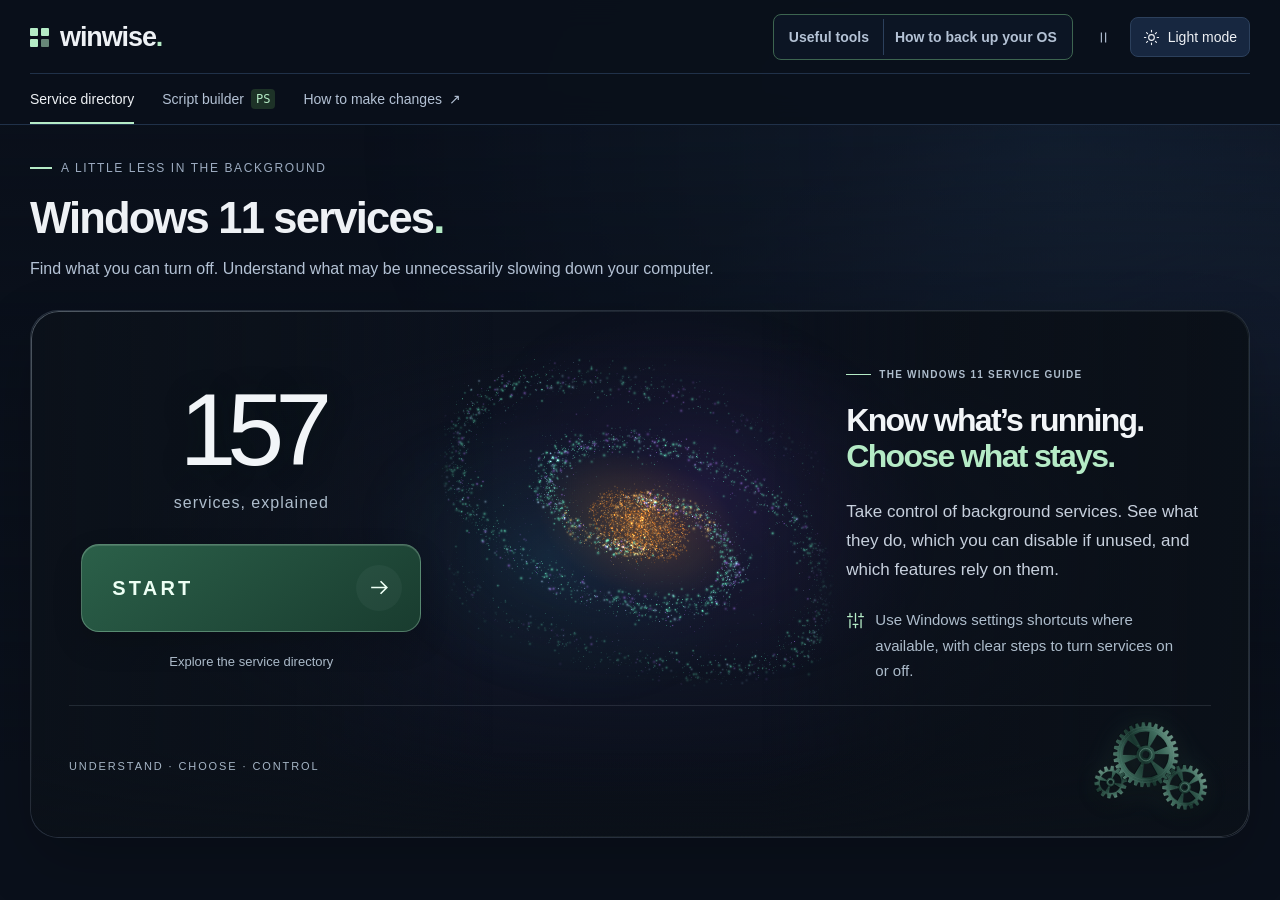
==== src/index.html @ 553a7d53 "Rework the backup page around Windows 11 recovery choices Add a table of what each option does to pe" ====
<!doctype html>
<html lang="en" data-theme="dark" data-motion="running">
<head>
  <meta charset="utf-8">
  <meta name="viewport" content="width=device-width,initial-scale=1">
  <meta name="theme-color" content="#0a101b">
  <meta name="color-scheme" content="dark light">
  <meta name="description" content="Explore Windows 11 services and useful tools, understand privacy and performance tradeoffs, and build a PowerShell script with backup and restore instructions.">
  <title>Winwise — Windows 11 service guide</title>
  <link rel="icon" href="favicon.svg" type="image/svg+xml">
  <script src="appearance-init.js"></script>
  <link rel="stylesheet" href="theme.css">
  <link rel="stylesheet" href="styles.css">
  <link rel="stylesheet" href="intro.css">
  <script src="services.js" defer></script>
  <script src="script-builder.js" defer></script>
  <script src="galaxy.js" defer></script>
  <script src="intro.js" defer></script>
  <script src="launch-glass.js" defer></script>
  <script src="app.js" defer></script>
  <script src="appearance.js" defer></script>
</head>
<body>
  <div class="ambient-scene" aria-hidden="true"><div class="ambient-halo"></div><canvas id="ambient-particles"></canvas><div class="ambient-vignette"></div></div>
  <canvas id="launch-effects" aria-hidden="true" hidden></canvas>
  <a class="skip-link" href="#directory">Skip to services</a>
  <header class="site-header"><div class="header-inner">
    <a href="#directory" class="brand" aria-label="Winwise home"><span class="brand-symbol" aria-hidden="true"><i></i><i></i><i></i><i></i></span>winwise<span class="brand-dot">.</span></a>
    <nav class="top-nav" aria-label="Main navigation"><a class="active" href="#directory" data-view="directory">Service directory</a><a href="#builder" data-view="builder">Script builder <span class="nav-pill">PS</span></a><button data-dialog="guide">How to make changes <span aria-hidden="true">↗</span></button></nav>
    <div class="header-utilities"><span class="os-tag"><svg viewBox="0 0 20 20" aria-hidden="true"><path d="M2 3h7v6H2zm9 0h7v6h-7zM2 11h7v6H2zm9 0h7v6h-7z" fill="currentColor"/></svg>Windows 11</span><nav class="header-resources" aria-label="Tools and recovery"><a href="#tools" data-view="tools">Useful tools</a><a href="#backup" data-view="backup">How to back up your OS</a></nav><div class="appearance-controls"><button id="motion-toggle" class="appearance-button" aria-label="Pause background animation" title="Pause background animation"><svg class="pause-icon" viewBox="0 0 24 24" fill="none" stroke="currentColor" stroke-width="1.6" aria-hidden="true"><path d="M9 5v14M15 5v14"/></svg><svg class="play-icon" viewBox="0 0 24 24" fill="none" stroke="currentColor" stroke-width="1.6" aria-hidden="true"><path d="m8 5 11 7-11 7V5Z"/></svg></button><button id="theme-toggle" class="appearance-button theme-toggle" aria-label="Switch to light mode" title="Switch to light mode"><svg class="sun-icon" viewBox="0 0 24 24" fill="none" stroke="currentColor" stroke-width="1.6" stroke-linecap="round" aria-hidden="true"><circle cx="12" cy="12" r="4"/><path d="M12 2v2m0 16v2M2 12h2m16 0h2M5 5l1.5 1.5m11 11L19 19M5 19l1.5-1.5m11-11L19 5"/></svg><svg class="moon-icon" viewBox="0 0 24 24" fill="none" stroke="currentColor" stroke-width="1.6" stroke-linejoin="round" aria-hidden="true"><path d="M20.5 14.2A9 9 0 0 1 9.8 3.5 9 9 0 1 0 20.5 14.2Z"/></svg><span class="theme-toggle-label">Light mode</span></button></div></div>
  </div></header>
  <main class="page-shell">
    <section class="intro" aria-labelledby="page-title"><div><p class="eyebrow"><span class="tiny-line"></span>A LITTLE LESS IN THE BACKGROUND</p><h1 id="page-title">Windows 11 services<span>.</span></h1><p class="intro-copy">Find what you can turn off. Understand what may be unnecessarily slowing down your computer.</p></div><div class="intro-action"><a class="primary-button" href="#builder" data-view="builder"><span data-icon="terminal"></span>Build a PowerShell script <span aria-hidden="true">↗</span></a><span class="builder-button-note">Select services using the creator, then download the script.</span><span>Updated <time datetime="2026-10-27">October 27, 2026</time></span></div></section>
    <div class="directory-stage">
    <section id="welcome" class="launch-panel" aria-labelledby="launch-title" hidden>
      <canvas class="launch-glass" id="launch-glass" aria-hidden="true"></canvas>
      <div class="launch-universe" id="launch-universe" aria-hidden="true">
        <canvas class="launch-orbits" id="launch-orbits"></canvas>
      </div>
      <div class="launch-focus" aria-hidden="true"></div>
      <div class="launch-copy">
        <p class="launch-eyebrow"><span></span>THE WINDOWS 11 SERVICE GUIDE</p>
        <h2 id="launch-title">Know what’s running.<br><span>Choose what stays.</span></h2>
        <p class="launch-description">Take control of background services. See what they do, which you can disable if unused, and which features rely on them.</p>
        <p class="launch-settings"><span data-icon="sliders"></span><span>Use Windows settings shortcuts where available, with clear steps to turn services on or off.</span></p>
      </div>
      <div class="launch-action">
        <div class="launch-count"><strong id="launch-count">157</strong><span>services, explained</span></div>
        <button id="start-directory" class="launch-start" type="button" aria-controls="directory"><span>START</span><span class="launch-start-arrow" aria-hidden="true"><svg viewBox="0 0 24 24" fill="none" stroke="currentColor" stroke-width="1.6"><path d="M4 12h15m-6-6 6 6-6 6"/></svg></span></button>
        <span class="launch-button-note">Explore the service directory</span>
      </div>
      <div class="launch-bottom" aria-hidden="true"><span>UNDERSTAND · CHOOSE · CONTROL</span><svg class="launch-gears" id="launch-gears" viewBox="45 15 590 520" focusable="false"></svg></div>
    </section>
    <section class="overview" aria-label="Guide overview">
      <button class="overview-total" type="button" data-category="all" aria-label="Show all services"><span class="overview-icon" data-icon="grid"></span><span class="overview-total-copy"><strong id="total-stat">—</strong><span>services explained</span></span><span class="stat-annotation">One place to understand<br>what’s running.</span></button>
      <button class="overview-item" data-category="privacy"><span class="overview-icon purple" data-icon="shield"></span><div><strong>Privacy</strong><span>Limit data &amp; connected features</span></div><span class="overview-arrow" aria-hidden="true">↗</span></button>
      <button class="overview-item" data-category="performance"><span class="overview-icon mint" data-icon="gauge"></span><div><strong>Performance</strong><span>Review background activity</span></div><span class="overview-arrow" aria-hidden="true">↗</span></button>
    </section>
    <div class="workspace" id="directory">
      <aside class="sidebar" aria-label="Directory filters"><p class="section-label">BROWSE SERVICES</p><nav id="categories" class="category-nav" aria-label="Service categories"></nav><div class="sidebar-note"><span data-icon="sliders"></span><h2>Small changes.<br>One at a time.</h2><p>Many services start only when needed. Fewer running services doesn’t automatically mean a faster PC.</p><button data-dialog="guide">Read the change guide <span aria-hidden="true">↗</span></button></div><button class="sidebar-source" data-dialog="sources"><span data-icon="book"></span>About this guide</button></aside>
      <section class="directory-content" aria-labelledby="directory-title">
        <div class="directory-heading"><div><h2 id="directory-title">All services <span id="heading-count"></span></h2><p id="category-description">The useful candidates, the tradeoffs, and the essentials to leave alone.</p></div></div>
        <div class="directory-toolbar"><label class="search-box"><span data-icon="search"></span><input id="search" type="search" placeholder="Search by service name or purpose…" aria-label="Search services" autocomplete="off"><kbd aria-hidden="true">/</kbd></label><div class="sort-control"><span class="sr-only" id="sort-label">Sort services</span><select id="sort" aria-labelledby="sort-label"><option value="recommended">Suggested order</option><option value="az">Name: A–Z</option><option value="za">Name: Z–A</option></select><span data-icon="chevron"></span></div></div>
        <div class="filter-row"><div class="recommendation-filters" role="group" aria-label="Filter by recommendation"><button data-status="all" aria-pressed="true" class="selected">All recommendations</button><button data-status="conditional" aria-pressed="false"><span class="key-mark amber"></span>Can disable if unused</button><span class="filter-tooltip"><button data-status="settings" aria-pressed="false" aria-describedby="settings-tooltip"><span class="key-mark purple"></span>Use Settings toggle in OS instead</button><span id="settings-tooltip" role="tooltip">Turn the feature off in Windows Settings rather than disabling the service.</span></span><button data-status="keep" aria-pressed="false"><span class="key-mark gray"></span>Keep enabled</button></div></div>
        <div class="context-note"><span data-icon="info"></span><div><p><strong>There’s no universal disable list.</strong> Availability varies by edition, build, and hardware. These are conditional recommendations, not a scan of your PC.</p></div></div>
        <div class="results-meta"><p id="result-count" role="status" aria-live="polite"></p><span>SELECT A SERVICE TO SEE THE TRADEOFFS</span></div>
        <div class="service-table"><div class="table-head" aria-hidden="true"><span>SERVICE</span><span>RECOMMENDATION</span><span>WHAT IT DOES</span><span></span></div><div id="service-list"></div></div>
        <div id="empty-state" class="empty-state" hidden><span data-icon="search"></span><h3>No services found</h3><p>Try a different name or clear your filters.</p><button id="reset-filters" class="primary-button">Reset filters</button></div>
        <div class="directory-footer"><span data-icon="terminal"></span><p>Looking for every service installed on your PC? <button data-dialog="inventory">View your local service list <span aria-hidden="true">↗</span></button></p></div>
      </section>
    </div>
    </div>
    <section id="builder" class="builder-view" aria-labelledby="builder-title" hidden></section>
    <section id="tools" class="tools-section" aria-labelledby="tools-title" hidden>
      <div class="tools-heading"><div><h1 id="tools-title" tabindex="-1">Useful tools for Windows 11<span>.</span></h1><p>Make everyday tasks easier, find files faster, and understand what’s running on your PC.</p></div><a class="tools-directory-link" href="#directory" data-view="directory"><span aria-hidden="true">←</span> Back to services</a></div>
      <div class="tools-grid">
        <article class="tool-card tool-card-featured" aria-labelledby="tool-powertoys">
          <div class="tool-card-top"><span class="tool-icon" data-icon="sliders"></span><span class="tool-category">Everyday productivity</span><span class="tool-pick">Start here</span></div>
          <h3 id="tool-powertoys">Microsoft PowerToys</h3><p class="tool-publisher">Microsoft Corporation · Free &amp; open source</p>
          <p>Arrange windows with FancyZones, rename files in bulk with PowerRename, and preview files with Peek. A collection of useful additions to Windows.</p>
          <p class="tool-detail">Choose which utilities to enable in PowerToys Settings.</p>
          <div class="tool-links"><a class="tool-download" href="https://apps.microsoft.com/detail/xp89dcgq3k6vld" target="_blank" rel="noopener noreferrer">Get PowerToys <span data-icon="external"></span></a><a href="https://learn.microsoft.com/en-us/windows/powertoys/" target="_blank" rel="noopener noreferrer">Microsoft guide</a></div>
        </article>
        <article class="tool-card" aria-labelledby="tool-everything">
          <div class="tool-card-top"><span class="tool-icon" data-icon="search"></span><span class="tool-category">Find files</span></div>
          <h3 id="tool-everything">Everything</h3><p class="tool-publisher">voidtools</p>
          <p>Find files and folders by name as you type. Useful when you remember a filename but not where you saved it.</p>
          <p class="tool-detail">Focused on filenames. Keep Windows Search for Outlook and other features that depend on its index.</p>
          <div class="tool-links"><a class="tool-download" href="https://www.voidtools.com/downloads/" target="_blank" rel="noopener noreferrer">Get Everything <span data-icon="external"></span></a><a href="https://www.voidtools.com/support/everything/" target="_blank" rel="noopener noreferrer">Official guide</a></div>
        </article>
        <article class="tool-card" aria-labelledby="tool-sharex">
          <div class="tool-card-top"><span class="tool-icon" data-icon="monitor"></span><span class="tool-category">Capture &amp; explain</span></div>
          <h3 id="tool-sharex">ShareX</h3><p class="tool-publisher">ShareX team · Free &amp; open source</p>
          <p>Capture and annotate screenshots, record a screen or GIF, and build shortcuts for repeat capture tasks.</p>
          <p class="tool-detail">Review its after-capture tasks to choose whether captures stay local or are uploaded.</p>
          <div class="tool-links"><a class="tool-download" href="https://getsharex.com/" target="_blank" rel="noopener noreferrer">Get ShareX <span data-icon="external"></span></a></div>
        </article>
        <article class="tool-card" aria-labelledby="tool-nanazip">
          <div class="tool-card-top"><span class="tool-icon" data-icon="cube"></span><span class="tool-category">Work with archives</span></div>
          <h3 id="tool-nanazip">NanaZip</h3><p class="tool-publisher">M2-Team · Open source</p>
          <p>A file archiver based on 7-Zip, with integration into the Windows 11 right-click menu and support for many archive formats.</p>
          <p class="tool-detail">Choose the stable NanaZip release for everyday use.</p>
          <div class="tool-links"><a class="tool-download" href="https://apps.microsoft.com/detail/9n8g7tscl18r" target="_blank" rel="noopener noreferrer">Get NanaZip <span data-icon="external"></span></a><a href="https://github.com/M2Team/NanaZip" target="_blank" rel="noopener noreferrer">Official project</a></div>
        </article>
        <article class="tool-card" aria-labelledby="tool-process-explorer">
          <div class="tool-card-top"><span class="tool-icon" data-icon="gauge"></span><span class="tool-category">Understand processes</span></div>
          <h3 id="tool-process-explorer">Process Explorer</h3><p class="tool-publisher">Microsoft Sysinternals</p>
          <p>Look deeper into running processes and their loaded files. Find which program is holding a file open when Windows won’t let you move or delete it.</p>
          <p class="tool-detail">Useful for investigating an unfamiliar background process before deciding what to change.</p>
          <div class="tool-links"><a class="tool-download" href="https://learn.microsoft.com/en-us/sysinternals/downloads/process-explorer" target="_blank" rel="noopener noreferrer">Get Process Explorer <span data-icon="external"></span></a></div>
        </article>
        <article class="tool-card" aria-labelledby="tool-autoruns">
          <div class="tool-card-top"><span class="tool-icon" data-icon="terminal"></span><span class="tool-category">Review startup · Advanced</span></div>
          <h3 id="tool-autoruns">Autoruns</h3><p class="tool-publisher">Microsoft Sysinternals</p>
          <p>See what starts automatically, including sign-in entries, scheduled tasks, services, and Explorer extensions.</p>
          <p class="tool-detail">Use Hide Signed Microsoft Entries to focus on third-party items. Review each entry before disabling it.</p>
          <div class="tool-links"><a class="tool-download" href="https://learn.microsoft.com/en-us/sysinternals/downloads/autoruns" target="_blank" rel="noopener noreferrer">Get Autoruns <span data-icon="external"></span></a></div>
        </article>
        <article class="tool-card" aria-labelledby="tool-warp">
          <div class="tool-card-top"><span class="tool-icon" data-icon="terminal"></span><span class="tool-category">Work in the terminal</span></div>
          <h3 id="tool-warp">Warp</h3><p class="tool-publisher">Warp</p>
          <p>Run PowerShell commands in a modern terminal with tabs, split panes, and command output grouped into blocks. Built-in AI can help with command-line tasks.</p>
          <p class="tool-detail">Supports both Windows PowerShell and PowerShell 7. Choose your preferred shell in Settings.</p>
          <div class="tool-links"><a class="tool-download" href="https://www.warp.dev/download" target="_blank" rel="noopener noreferrer">Get Warp <span data-icon="external"></span></a><a href="https://docs.warp.dev/getting-started/migrate-to-warp/migrate-to-warp-from-windows-terminal" target="_blank" rel="noopener noreferrer">Windows guide</a></div>
        </article>
        <article class="tool-card" aria-labelledby="tool-zed">
          <div class="tool-card-top"><span class="tool-icon" data-icon="keyboard"></span><span class="tool-category">Edit code</span></div>
          <h3 id="tool-zed">Zed</h3><p class="tool-publisher">Zed Industries</p>
          <p>A native code editor built for responsive editing and collaboration. Work with language extensions, navigate projects, and use coding agents in the editor.</p>
          <p class="tool-detail">Built-in WSL support lets you edit projects inside a Linux environment from Windows.</p>
          <div class="tool-links"><a class="tool-download" href="https://zed.dev/download" target="_blank" rel="noopener noreferrer">Get Zed <span data-icon="external"></span></a><a href="https://zed.dev/windows" target="_blank" rel="noopener noreferrer">Zed on Windows</a></div>
        </article>
        <article class="tool-card" aria-labelledby="tool-localsend">
          <div class="tool-card-top"><span class="tool-icon" data-icon="network"></span><span class="tool-category">Share between devices</span></div>
          <h3 id="tool-localsend">LocalSend</h3><p class="tool-publisher">LocalSend · Free &amp; open source</p>
          <p>Send photos, files, and text between your PC and nearby phones or computers over your local network. No cloud upload or account needed.</p>
          <p class="tool-detail">Install it on both devices and connect them to the same local network. Works across Windows, macOS, Linux, Android, and iOS.</p>
          <div class="tool-links"><a class="tool-download" href="https://localsend.org/download" target="_blank" rel="noopener noreferrer">Get LocalSend <span data-icon="external"></span></a><a href="https://localsend.org/" target="_blank" rel="noopener noreferrer">How it works</a></div>
        </article>
      </div>
      <p class="tools-reviewed">Original selection checked <time datetime="2026-09-25">September 25, 2026</time>. Warp, Zed, and LocalSend checked against official sources <time datetime="2026-10-04">October 4, 2026</time>.</p>
    </section>
    <section id="backup" class="backup-view" aria-labelledby="backup-title" hidden>
      <div class="backup-heading"><p class="eyebrow"><span class="tiny-line"></span>PREPARE FOR THE UNEXPECTED</p><h1 id="backup-title" tabindex="-1">How to back up your OS<span>.</span></h1><p class="backup-lead">A drive can fail, a laptop can be lost, or Windows can stop starting normally. This guide covers Windows 11 only. It answers two questions: how to keep a copy of your files, and how to get Windows working again, with what happens to your personal files at each step.</p></div>
      <div class="backup-panel">
        <section class="backup-section" aria-labelledby="backup-overview-title">
          <div class="backup-section-heading"><h2 id="backup-overview-title">What do you need?</h2></div>
          <div class="backup-comparison backup-entry">
            <div>
              <span class="backup-type backup-type-files">Prepare</span>
              <h3>Back up my files</h3>
              <p>Keep a copy of your documents, photos, and other files somewhere other than the PC.</p>
              <ul class="backup-entry-links">
                <li><a class="backup-jump" href="#backup" data-backup-jump="file-history-title">File History <span aria-hidden="true">↓</span></a></li>
                <li><a class="backup-jump" href="#backup" data-backup-jump="windows-backup-title">Windows Backup and OneDrive <span aria-hidden="true">↓</span></a></li>
              </ul>
            </div>
            <div>
              <span class="backup-type backup-type-points">Fix a problem</span>
              <h3>Recover Windows</h3>
              <p>Repair, roll back, reset, or reinstall Windows. Start with the option that changes the least.</p>
              <ul class="backup-entry-links">
                <li><a class="backup-jump" href="#backup" data-backup-jump="keep-files-title">Which options keep my files? <span aria-hidden="true">↓</span></a></li>
                <li><a class="backup-jump" href="#backup" data-backup-jump="windows-update-repair-title">Fix problems using Windows Update <span aria-hidden="true">↓</span></a></li>
                <li><a class="backup-jump" href="#backup" data-backup-jump="system-restore-title">System Restore <span aria-hidden="true">↓</span></a></li>
                <li><a class="backup-jump" href="#backup" data-backup-jump="pitr-title">Point-in-time restore <span aria-hidden="true">↓</span></a></li>
                <li><a class="backup-jump" href="#backup" data-backup-jump="reset-title">Reset this PC <span aria-hidden="true">↓</span></a></li>
                <li><a class="backup-jump" href="#backup" data-backup-jump="install-usb-title">Windows 11 installation USB <span aria-hidden="true">↓</span></a></li>
                <li><a class="backup-jump" href="#backup" data-backup-jump="system-image-title">Full system images <span aria-hidden="true">↓</span></a></li>
              </ul>
            </div>
          </div>
          <div class="backup-note"><h3>A practical combination</h3><ul class="backup-list">
            <li>Keep a copy of important files away from the PC: on another drive with File History, or in cloud storage.</li>
            <li>Keep System Restore turned on, and check whether your PC has Point-in-time restore.</li>
            <li>Make a Windows 11 installation USB while you have a working PC.</li>
            <li>If your PC uses Device Encryption or BitLocker, know where to find its <a href="https://support.microsoft.com/en-us/windows/security/encryption/find-your-bitlocker-recovery-key" target="_blank" rel="noopener noreferrer">recovery key</a>.</li>
          </ul></div>
          <p class="backup-limits">Availability depends on your Windows 11 version and edition, installed updates, account type, storage, administrator access, and your organization’s policies. Menu names can differ slightly between builds. No backup or recovery method is guaranteed to succeed, so it helps to have more than one.</p>
        </section>
        <section class="backup-section" aria-labelledby="keep-files-title">
          <div class="backup-section-heading"><h2 id="keep-files-title" tabindex="-1">Which options keep your personal files?</h2></div>
          <p>This is what each option is designed to do when it completes successfully. It isn’t a guarantee against a failing drive or an interrupted recovery, so back up files you can’t replace first.</p>
          <div class="backup-table-wrap">
            <table class="backup-table">
              <thead><tr><th scope="col">Option</th><th scope="col">Personal files</th><th scope="col">Apps and settings</th><th scope="col">Windows must start?</th></tr></thead>
              <tbody>
                <tr><th scope="row"><a class="backup-inline-jump" href="#backup" data-backup-jump="windows-update-repair-title">Fix problems using Windows Update</a></th><td data-label="Personal files"><span class="backup-type backup-type-files">Kept</span></td><td data-label="Apps and settings"><span class="backup-type backup-type-files">Kept</span> Windows is reinstalled around them.</td><td data-label="Windows must start?">Yes</td></tr>
                <tr><th scope="row"><a class="backup-inline-jump" href="#backup" data-backup-jump="system-restore-title">System Restore</a></th><td data-label="Personal files"><span class="backup-type backup-type-files">Kept</span> Not part of the restore point.</td><td data-label="Apps and settings"><span class="backup-type backup-type-points">Rolled back</span> Apps, drivers, and updates installed after the point can be removed.</td><td data-label="Windows must start?">No, it also runs from Windows RE</td></tr>
                <tr><th scope="row"><a class="backup-inline-jump" href="#backup" data-backup-jump="pitr-title">Point-in-time restore</a></th><td data-label="Personal files"><span class="backup-type backup-type-points">Rolled back</span> Local files on the Windows drive return to the selected point. Newer files and changes are lost.</td><td data-label="Apps and settings"><span class="backup-type backup-type-points">Rolled back</span></td><td data-label="Windows must start?">No, it runs from Windows RE</td></tr>
                <tr><th scope="row"><a class="backup-inline-jump" href="#backup" data-backup-jump="reset-title">Reset this PC → Keep my files</a></th><td data-label="Personal files"><span class="backup-type backup-type-files">Kept</span></td><td data-label="Apps and settings"><span class="backup-type backup-type-removed">Removed</span> Some manufacturer apps may be restored, depending on your choices.</td><td data-label="Windows must start?">No, it also runs from Windows RE</td></tr>
                <tr><th scope="row"><a class="backup-inline-jump" href="#backup" data-backup-jump="reset-title">Reset this PC → Remove everything</a></th><td data-label="Personal files"><span class="backup-type backup-type-removed">Removed</span></td><td data-label="Apps and settings"><span class="backup-type backup-type-removed">Removed</span></td><td data-label="Windows must start?">No, it also runs from Windows RE</td></tr>
                <tr><th scope="row"><a class="backup-inline-jump" href="#backup" data-backup-jump="install-usb-title">USB: reinstall from inside Windows</a></th><td data-label="Personal files"><span class="backup-type backup-type-files">Kept</span> If Setup offers <strong>Keep personal files and apps</strong>.</td><td data-label="Apps and settings"><span class="backup-type backup-type-files">Kept</span> With the same choice.</td><td data-label="Windows must start?">Yes</td></tr>
                <tr><th scope="row"><a class="backup-inline-jump" href="#backup" data-backup-jump="install-usb-title">USB: Repair my PC</a></th><td data-label="Personal files"><span class="backup-type backup-type-media">Depends</span> On the recovery tool you choose.</td><td data-label="Apps and settings"><span class="backup-type backup-type-media">Depends</span> Opening the tools changes nothing by itself.</td><td data-label="Windows must start?">No</td></tr>
                <tr><th scope="row"><a class="backup-inline-jump" href="#backup" data-backup-jump="install-usb-title">USB: clean install</a></th><td data-label="Personal files"><span class="backup-type backup-type-removed">Removed</span> From the Windows installation and the partitions you replace.</td><td data-label="Apps and settings"><span class="backup-type backup-type-removed">Removed</span> A fresh start.</td><td data-label="Windows must start?">No</td></tr>
                <tr><th scope="row"><a class="backup-inline-jump" href="#backup" data-backup-jump="system-image-title">Restore a full system image</a></th><td data-label="Personal files"><span class="backup-type backup-type-points">Rolled back</span> Files on restored partitions return to the image. Newer files there are overwritten.</td><td data-label="Apps and settings"><span class="backup-type backup-type-points">Rolled back</span> To the image’s state, on the restored partitions.</td><td data-label="Windows must start?">No</td></tr>
              </tbody>
            </table>
          </div>
          <p class="backup-limits">Why the difference? Reset this PC and the reinstall options put a new copy of Windows around your existing files. Point-in-time restore and a system image return a whole drive to an earlier state, so the files on it go back too.</p>
        </section>
        <div class="backup-group" id="backup-files-group"><span class="backup-type backup-type-files">Prepare</span><h2>Back up my files</h2></div>
        <section class="backup-section" aria-labelledby="file-history-title">
          <div class="backup-section-heading"><span class="backup-number" aria-hidden="true">01</span><h2 id="file-history-title" tabindex="-1">File History: back up personal files</h2></div>
          <p>File History saves copies of the files in your libraries, such as Documents, Pictures, Videos, and Music, and on your Desktop. It keeps earlier versions, so you can get back a file as it was before a change or deletion.</p>
          <dl class="backup-facts">
            <div><dt>Stored</dt><dd>An external drive or a network location</dd></div>
            <div><dt>Personal files</dt><dd>Copies and earlier versions, for the included folders only</dd></div>
            <div><dt>You need</dt><dd>A drive or network location with enough free space</dd></div>
          </dl>
          <h3 class="backup-subheading">Turn on File History</h3>
          <ol class="backup-steps">
            <li>Connect an external drive, or make sure the network location you want to use is available.</li>
            <li>Open <strong>Control Panel → System and Security → File History</strong>.</li>
            <li>If the drive you want isn’t selected, choose <strong>Select drive</strong>, pick the drive, and select <strong>OK</strong>. Then select <strong>Turn on</strong>.</li>
            <li>Check which folders are covered: your libraries and Desktop. To add another folder, right-click it in File Explorer, select <strong>Show more options → Include in library</strong>, and choose a library.</li>
            <li>Leave the drive connected until the first backup finishes, then reopen File History to check that a backup has completed.</li>
          </ol>
          <h3 class="backup-subheading">Restore an earlier version</h3>
          <ol class="backup-steps">
            <li>In File Explorer, open the folder that contains, or used to contain, the file.</li>
            <li>Right-click the folder and select <strong>Restore previous versions</strong>. If you don’t see it, select <strong>Show more options</strong> first.</li>
            <li>On the <strong>Previous Versions</strong> tab, choose a version. To look at it first, select the arrow next to <strong>Open</strong>, then <strong>Open in File History</strong>.</li>
            <li>Select <strong>Restore</strong>, or select the arrow next to it and choose <strong>Restore to</strong> to save the version somewhere else.</li>
          </ol>
          <div class="backup-warning" role="note"><p><strong>Restoring replaces the current version.</strong> Microsoft notes that the replacement can’t be undone. To keep both versions, use <strong>Restore to</strong> and choose another location.</p></div>
          <p class="backup-limits">File History is a file backup. It doesn’t copy Windows, installed programs, or their settings. You can also copy important folders to a separate drive yourself; those copies don’t update, so repeat the copy after important changes.</p>
          <div class="backup-source-links"><a class="source-link" href="https://support.microsoft.com/en-us/windows/experience/backup-recovery/backup-and-restore-with-file-history" target="_blank" rel="noopener noreferrer">Microsoft: File History <span aria-hidden="true">↗</span></a></div>
        </section>
        <section class="backup-section" aria-labelledby="windows-backup-title">
          <div class="backup-section-heading"><span class="backup-number" aria-hidden="true">02</span><h2 id="windows-backup-title" tabindex="-1">Windows Backup and OneDrive</h2></div>
          <p>The Windows Backup app can sync selected folders to OneDrive and remember supported settings and app information with your Microsoft account. It helps you get set up again on a new or reinstalled PC.</p>
          <dl class="backup-facts">
            <div><dt>Stored</dt><dd>OneDrive and your Microsoft account</dd></div>
            <div><dt>Personal files</dt><dd>Selected folders, such as Desktop, Documents, and Pictures, kept in sync with OneDrive</dd></div>
            <div><dt>You need</dt><dd>A personal Microsoft account, an internet connection, and enough OneDrive storage</dd></div>
          </dl>
          <h3 class="backup-subheading">Set up Windows Backup</h3>
          <ol class="backup-steps">
            <li>Sign in to Windows with a personal Microsoft account, such as an outlook.com address. The consumer app doesn’t work with work or school accounts.</li>
            <li>Open <strong>Windows Backup</strong> from Start, or go to <strong>Settings → Accounts → Windows backup</strong>.</li>
            <li>Under <strong>Folders</strong>, choose which folders to sync to OneDrive.</li>
            <li>Choose the apps and preferences you want Windows to remember, then select <strong>Back up</strong>.</li>
            <li>Check the backup status in Windows Backup or in <strong>Settings → Accounts → Windows backup</strong>. If OneDrive reports a problem, check that you’re signed in and have enough storage.</li>
          </ol>
          <div class="backup-warning" role="note"><p><strong>OneDrive can keep a cloud copy of synced files.</strong> Changes and deletions can also sync, so keep another backup of files you cannot replace.</p></div>
          <h3 class="backup-subheading">Get things back</h3>
          <ul class="backup-list">
            <li><strong>Files:</strong> sign in to OneDrive with the same Microsoft account to get to your synced folders.</li>
            <li><strong>Deleted or changed files:</strong> OneDrive’s <strong>Recycle bin</strong> can bring back deleted files, and <strong>Version history</strong> can bring back an earlier version of a file. Both keep items only for a limited time, which depends on your account and settings.</li>
            <li><strong>New or reinstalled PC:</strong> during setup, sign in with the same account. If Windows finds a compatible backup, it offers to restore your supported settings and app information.</li>
            <li><strong>Apps:</strong> your pinned apps come back as pins. Microsoft Store apps can be reinstalled by selecting their pins; for other apps, Windows directs you to download the installer.</li>
          </ul>
          <p class="backup-limits">Windows Backup isn’t a complete system image. It doesn’t guarantee that every app, license, setting, or file comes back automatically. On a work or school PC, settings backup is a separate feature controlled by your organization.</p>
          <div class="backup-source-links"><a class="source-link" href="https://support.microsoft.com/en-us/windows/experience/backup-recovery/back-up-and-restore-with-windows-backup" target="_blank" rel="noopener noreferrer">Microsoft: Windows Backup <span aria-hidden="true">↗</span></a><a class="source-link" href="https://support.microsoft.com/en-us/onedrive/restore-your-onedrive-files" target="_blank" rel="noopener noreferrer">Microsoft: restore deleted OneDrive files <span aria-hidden="true">↗</span></a><a class="source-link" href="https://learn.microsoft.com/en-us/windows/configuration/windows-backup/" target="_blank" rel="noopener noreferrer">Microsoft: settings backup for organizations <span aria-hidden="true">↗</span></a></div>
        </section>
        <div class="backup-group" id="backup-recover-group"><span class="backup-type backup-type-points">Fix a problem</span><h2>Recover Windows</h2></div>
        <section class="backup-section" aria-labelledby="windows-update-repair-title">
          <div class="backup-section-heading"><span class="backup-number" aria-hidden="true">03</span><h2 id="windows-update-repair-title" tabindex="-1">Fix problems using Windows Update</h2></div>
          <p>If Windows still starts but isn’t working properly, this reinstalls the current version of Windows to repair system components. It keeps your <strong>files, apps, and settings</strong>, so it’s a good first step before anything more drastic.</p>
          <dl class="backup-facts">
            <div><dt>Personal files</dt><dd>Kept</dd></div>
            <div><dt>Apps and settings</dt><dd>Kept</dd></div>
            <div><dt>You need</dt><dd>Windows that starts and an internet connection. It may not appear on PCs managed by an organization.</dd></div>
          </dl>
          <ol class="backup-steps">
            <li>Go to <strong>Settings → System → Recovery</strong>.</li>
            <li>Next to <strong>Fix problems using Windows Update</strong>, select <strong>Reinstall now</strong>.</li>
            <li>Follow the prompts. Windows downloads and installs the files, then restarts. Keep the PC plugged in.</li>
          </ol>
          <div class="backup-source-links"><a class="source-link" href="https://support.microsoft.com/en-us/windows/deployment/install-upgrade/fix-issues-by-reinstalling-the-current-version-of-windows" target="_blank" rel="noopener noreferrer">Microsoft: reinstall through Windows Update <span aria-hidden="true">↗</span></a></div>
        </section>
        <section class="backup-section" aria-labelledby="system-restore-title">
          <div class="backup-section-heading"><span class="backup-number" aria-hidden="true">04</span><h2 id="system-restore-title" tabindex="-1">System Restore</h2></div>
          <p>System Restore rolls back system files, registry settings, and installed programs to an earlier restore point. Microsoft says it doesn’t affect your personal files, which also means it doesn’t back them up.</p>
          <dl class="backup-facts">
            <div><dt>Personal files</dt><dd>Kept unchanged; not part of the restore point</dd></div>
            <div><dt>Apps and settings</dt><dd>Rolled back. Apps, drivers, and updates installed after the point can be removed.</dd></div>
            <div><dt>You need</dt><dd>System Protection turned on for the Windows drive, and a restore point. Administrator access may be needed.</dd></div>
          </dl>
          <h3 class="backup-subheading">Create a restore point</h3>
          <ol class="backup-steps">
            <li>Open <strong>Start</strong>, search for <strong>Create a restore point</strong>, and open the matching result.</li>
            <li>On the <strong>System Protection</strong> tab, select the Windows drive, usually <strong>C:</strong>.</li>
            <li>If protection is off for that drive, select <strong>Configure</strong>, choose <strong>Turn on system protection</strong>, use the slider to allow disk space, then select <strong>Apply → OK</strong>.</li>
            <li>Select <strong>Create</strong>, enter a name you’ll recognize, such as <strong>Before graphics driver update</strong>, and select <strong>Create</strong>.</li>
          </ol>
          <p class="backup-limits">Windows also creates restore points automatically. Older points can be removed as Windows manages the space you allowed, so a named point might not be available later.</p>
          <h3 class="backup-subheading">Restore</h3>
          <ul class="backup-list">
            <li><strong>Windows starts:</strong> press <strong>Windows logo key + R</strong>, type <strong>rstrui.exe</strong>, and press <strong>Enter</strong>. Choose a restore point, optionally select <strong>Scan for affected programs</strong>, then <strong>Next → Finish</strong>.</li>
            <li><strong>Windows doesn’t start:</strong> <a href="#backup" data-backup-jump="recovery-title">open Windows RE</a> and select <strong>Troubleshoot → Advanced options → System Restore</strong>.</li>
          </ul>
          <div class="backup-source-links"><a class="source-link" href="https://support.microsoft.com/en-us/windows/experience/backup-recovery/system-protection" target="_blank" rel="noopener noreferrer">Microsoft: create a restore point <span aria-hidden="true">↗</span></a><a class="source-link" href="https://support.microsoft.com/en-us/windows/experience/backup-recovery/system-restore" target="_blank" rel="noopener noreferrer">Microsoft: System Restore <span aria-hidden="true">↗</span></a></div>
        </section>
        <section class="backup-section" aria-labelledby="pitr-title">
          <div class="backup-section-heading"><span class="backup-number" aria-hidden="true">05</span><h2 id="pitr-title" tabindex="-1">Point-in-time restore</h2></div>
          <p>Point-in-time restore is separate from System Restore. When it’s on, Windows creates restore points automatically, about every 24 hours by default, and normally keeps each one for up to 72 hours. Restoring a point rolls back the <strong>whole Windows drive</strong>, including your local files.</p>
          <dl class="backup-facts">
            <div><dt>Personal files</dt><dd>Rolled back. Local files on the Windows drive return to the selected point; newer files and changes are lost. Other drives aren’t restored, and Microsoft says files in cloud services such as OneDrive aren’t affected.</dd></div>
            <div><dt>Apps and settings</dt><dd>Rolled back</dd></div>
            <div><dt>You need</dt><dd>A supported device with Windows 11, version 24H2 or later, the feature turned on, and enough free disk space</dd></div>
          </dl>
          <p>On Home devices, and on Pro devices not managed by an organization, Microsoft says it’s on by default only when the Windows volume is 200 GB or larger (its size, not its free space). On a smaller volume you can turn it on yourself. Microsoft’s documentation currently differs about the default on organization-managed devices running 26H2, so check the setting and follow your organization’s policy.</p>
          <h3 class="backup-subheading">Check that it’s on</h3>
          <ol class="backup-steps">
            <li>Go to <strong>Settings → System → Recovery → Point-in-time restore → View or edit</strong>, and approve the administrator prompt.</li>
            <li>Check that the feature is on, and look at the available restore points. If you just turned it on, check again later to confirm that one has been created.</li>
          </ol>
          <p class="backup-limits">Points are created on a schedule, not on demand. Windows removes them when they expire, when they reach their storage limit, or when free space drops to 20 GB or less. It’s short-term protection, not a replacement for a file backup.</p>
          <h3 class="backup-subheading">Restore a point</h3>
          <div class="backup-warning" role="note"><p><strong>Everything on the Windows drive returns to the selected point.</strong> Local files, apps, settings, and passwords changed after it are lost. If you can still reach important newer files, copy them to another drive or to cloud storage first.</p></div>
          <ol class="backup-steps">
            <li><a href="#backup" data-backup-jump="recovery-title">Open Windows RE</a> and select <strong>Troubleshoot → Point-in-time restore</strong>.</li>
            <li>Enter your BitLocker recovery key if asked, choose a restore point, and select <strong>Continue</strong>.</li>
            <li>Review the point, Windows version, and data-loss warning, then select <strong>Restore</strong>. Keep the PC plugged in until it restarts into Windows.</li>
          </ol>
          <p class="backup-limits">If Point-in-time restore isn’t available, or you need to go back further than about three days, Microsoft suggests System Restore instead.</p>
          <div class="backup-source-links"><a class="source-link" href="https://support.microsoft.com/en-us/windows/experience/backup-recovery/point-time-restore-for-windows" target="_blank" rel="noopener noreferrer">Microsoft: Point-in-time restore <span aria-hidden="true">↗</span></a><a class="source-link" href="https://learn.microsoft.com/en-us/windows/configuration/point-in-time-restore" target="_blank" rel="noopener noreferrer">Microsoft: Point-in-time restore technical details <span aria-hidden="true">↗</span></a></div>
        </section>
        <section class="backup-section" aria-labelledby="reset-title">
          <div class="backup-section-heading"><span class="backup-number" aria-hidden="true">06</span><h2 id="reset-title" tabindex="-1">Reset this PC</h2></div>
          <p>Reset this PC reinstalls Windows using the PC’s own recovery tools. You choose whether to keep your personal files. Either way, your installed apps and settings are removed.</p>
          <div class="backup-comparison">
            <div>
              <h3>Keep my files</h3>
              <p><strong>Personal files:</strong> kept.<br><strong>Apps and settings:</strong> removed. Some manufacturer apps or customizations may be restored, depending on the options you choose.</p>
            </div>
            <div>
              <h3>Remove everything</h3>
              <p><strong>Personal files:</strong> removed.<br><strong>Apps and settings:</strong> removed. Use this before giving the PC away, or for a fresh start.</p>
            </div>
          </div>
          <ol class="backup-steps">
            <li><strong>If Windows starts:</strong> go to <strong>Settings → System → Recovery</strong> and, next to <strong>Reset this PC</strong>, select <strong>Reset PC</strong>.<br><strong>If Windows doesn’t start:</strong> <a href="#backup" data-backup-jump="recovery-title">open Windows RE</a> and select <strong>Troubleshoot → Reset this PC</strong>.</li>
            <li>Choose <strong>Keep my files</strong> or <strong>Remove everything</strong>.</li>
            <li>Choose <strong>Cloud download</strong> or <strong>Local reinstall</strong>.</li>
            <li>Review the summary of what will happen, then select <strong>Reset</strong>. Keep the PC plugged in.</li>
          </ol>
          <p><strong>Cloud download</strong> downloads fresh Windows installation files from Microsoft. It isn’t a cloud backup of your files. <strong>Local reinstall</strong> uses files already on the PC; if it fails, try Cloud download.</p>
          <p class="backup-limits">Make a list of the apps you’ll need to reinstall, and have your installers and licenses ready.</p>
          <div class="backup-source-links"><a class="source-link" href="https://support.microsoft.com/en-us/windows/experience/backup-recovery/reset-your-pc" target="_blank" rel="noopener noreferrer">Microsoft: reset your PC <span aria-hidden="true">↗</span></a><a class="source-link" href="https://support.microsoft.com/en-us/windows/experience/backup-recovery/recovery-options-in-windows" target="_blank" rel="noopener noreferrer">Microsoft: recovery options <span aria-hidden="true">↗</span></a></div>
        </section>
        <section class="backup-section" aria-labelledby="install-usb-title">
          <div class="backup-section-heading"><span class="backup-number" aria-hidden="true">07</span><h2 id="install-usb-title" tabindex="-1">Windows 11 installation USB</h2></div>
          <p>An installation USB is the most useful thing to have when Windows won’t start. You can make it in advance, or on another working PC when you need it. It can open the recovery tools, reinstall Windows while keeping your files, or install a fresh copy.</p>
          <h3 class="backup-subheading">Make the USB</h3>
          <div class="backup-warning" role="note"><p><strong>Making the USB erases everything on it.</strong> Use a blank USB drive of at least 8 GB, or copy anything you need from it first.</p></div>
          <ol class="backup-steps">
            <li>On a working Windows PC, go to Microsoft’s <a href="https://www.microsoft.com/software-download/windows11" target="_blank" rel="noopener noreferrer">Download Windows 11</a> page. Under <strong>Create Windows 11 Installation Media</strong>, select <strong>Download now</strong>.</li>
            <li>Run the Media Creation Tool, approve the administrator prompt, and accept the license terms.</li>
            <li>Choose the language and edition, select <strong>USB flash drive</strong>, pick your USB drive, and let the tool finish.</li>
          </ol>
          <p class="backup-limits">The Media Creation Tool makes media for x64 PCs. If your PC runs Windows on Arm, follow Microsoft’s Arm instructions or use your manufacturer’s recovery media.</p>
          <h3 class="backup-subheading">Three ways to use it</h3>
          <div class="backup-usb-uses">
            <div>
              <h3>1. Repair without reinstalling</h3>
              <p class="backup-usb-result"><strong>Files, apps, settings:</strong> depend on the tool you choose</p>
              <p>Start the PC from the USB. On the first Windows Setup screen, select <strong>Next</strong>, then <strong>Repair my PC</strong>. This opens recovery tools such as Startup Repair and System Restore. The tools offered can differ from those on the PC’s own recovery menu. Opening them changes nothing by itself.</p>
            </div>
            <div>
              <h3>2. Reinstall and keep everything</h3>
              <p class="backup-usb-result"><strong>Files, apps, settings:</strong> kept</p>
              <p>Only if Windows still starts. Open the USB in File Explorer and run <strong>setup.exe</strong>. When Setup asks what to keep, choose <strong>Keep personal files and apps</strong>. Setup offers this only when the USB matches the installed Windows, such as the same language and edition.</p>
            </div>
            <div>
              <h3>3. Clean install</h3>
              <p class="backup-usb-result"><strong>Files, apps, settings:</strong> removed</p>
              <p>Start the PC from the USB and choose to install Windows. Follow the prompts and pick the drive to install to.</p>
              <div class="backup-warning" role="note"><p><strong>A clean install removes the existing Windows installation and the data on the partitions you replace.</strong> Back up your files first.</p></div>
            </div>
          </div>
          <p class="backup-limits"><strong>Starting from the USB:</strong> if Windows runs, go to <strong>Settings → System → Recovery → Advanced startup → Restart now</strong>, then select <strong>Use a device</strong>. Otherwise use your PC’s boot menu key while it starts; the key varies by manufacturer. A PC that was activated before normally reactivates after reinstalling the same edition.</p>
          <details class="backup-recovery-option"><summary>Optional: Recovery Drive</summary>
            <p>A Recovery Drive is a USB drive made on your PC with the <strong>Recovery Drive</strong> app (search Start for it). It’s still supported and can include recovery files specific to your device. It contains <strong>no backup of your personal files</strong>: reinstalling with <strong>Recover from a drive</strong> removes files, apps, and settings. It can also open the same recovery tools as the installation USB. For most people, the installation USB is the simpler choice. If you make one, recreate it about once a year.</p>
          </details>
          <div class="backup-source-links"><a class="source-link" href="https://support.microsoft.com/en-us/windows/deployment/install-upgrade/create-installation-media-for-windows" target="_blank" rel="noopener noreferrer">Microsoft: create installation media <span aria-hidden="true">↗</span></a><a class="source-link" href="https://support.microsoft.com/en-us/windows/deployment/install-upgrade/reinstall-windows-with-the-installation-media" target="_blank" rel="noopener noreferrer">Microsoft: reinstall with installation media <span aria-hidden="true">↗</span></a><a class="source-link" href="https://support.microsoft.com/en-us/windows/experience/backup-recovery/recovery-drive" target="_blank" rel="noopener noreferrer">Microsoft: Recovery Drive <span aria-hidden="true">↗</span></a></div>
        </section>
        <section class="backup-section" aria-labelledby="system-image-title">
          <div class="backup-section-heading"><span class="backup-number" aria-hidden="true">08</span><h2 id="system-image-title" tabindex="-1">Full system images</h2></div>
          <p>A system image is a copy of whole drives or partitions, saved to another drive, so you can restore the PC as a whole after a drive fails or is replaced.</p>
          <dl class="backup-facts">
            <div><dt>Personal files</dt><dd>Files on restored partitions return to the image’s state. Newer files there are overwritten.</dd></div>
            <div><dt>Apps and settings</dt><dd>Windows, apps, and settings on restored partitions return to the image’s state</dd></div>
            <div><dt>You need</dt><dd>A backup tool, enough storage on another drive, and a way to start the restore</dd></div>
          </dl>
          <p>For full-disk backups, Microsoft suggests a product from another software publisher. Winwise doesn’t recommend a specific one. Before you choose, check its Windows 11 support, how recovery works (including whether you need its own recovery media), and its pricing. Whichever tool you use, confirm that backups complete, and know how you’d start a restore before you need it.</p>
          <details class="backup-recovery-option"><summary>Legacy built-in tool: Backup and Restore (Windows 7)</summary>
            <p>Despite its name, this tool can still appear in Windows 11. Microsoft lists System Image Backup as deprecated: it’s no longer developed and might be removed in a future update, but it hasn’t been removed yet.</p>
            <ol class="backup-steps">
              <li>Connect an external drive with enough free space.</li>
              <li>Open <strong>Control Panel → System and Security → Backup and Restore (Windows 7)</strong>, and select <strong>Create a system image</strong>.</li>
              <li>Choose where to save it, then follow the steps.</li>
              <li>To restore, <a href="#backup" data-backup-jump="recovery-title">open Windows RE</a> and select <strong>Troubleshoot → Advanced options → System Image Recovery</strong>. Check that you can find it before you rely on the image.</li>
            </ol>
          </details>
          <div class="backup-source-links"><a class="source-link" href="https://learn.microsoft.com/en-us/windows/whats-new/deprecated-features" target="_blank" rel="noopener noreferrer">Microsoft: deprecated features <span aria-hidden="true">↗</span></a><a class="source-link" href="https://support.microsoft.com/en-us/accessibility/windows/use-a-screen-reader-to-back-up-and-restore-data-on-windows" target="_blank" rel="noopener noreferrer">Microsoft: create a system image <span aria-hidden="true">↗</span></a></div>
        </section>
        <section class="backup-section" aria-labelledby="recovery-title">
          <div class="backup-section-heading"><span class="backup-number" aria-hidden="true">09</span><h2 id="recovery-title" tabindex="-1">Open Windows Recovery Environment</h2></div>
          <p>Windows Recovery Environment (Windows RE) is where System Restore, Point-in-time restore, Reset this PC, and the other recovery tools run when Windows can’t. If Windows fails to start several times, it opens Windows RE automatically.</p>
          <ul class="backup-list">
            <li><strong>From Windows:</strong> go to <strong>Settings → System → Recovery</strong>, and next to <strong>Advanced startup</strong>, select <strong>Restart now</strong>. Or hold <strong>Shift</strong> while you select <strong>Power → Restart</strong>, which also works from the sign-in screen.</li>
            <li><strong>From a USB:</strong> start from your <a href="#backup" data-backup-jump="install-usb-title">installation USB</a> and select <strong>Next → Repair my PC</strong>.</li>
            <li><strong>Only if normal startup is already failing:</strong> turn the PC on, and when the logo appears, hold the power button until it shuts down. Repeat once. On the third start, let it continue to <strong>Automatic Repair</strong>, then select <strong>Advanced options</strong>. Don’t interrupt the PC while it’s installing an update or running a restore.</li>
          </ul>
          <p>Two other tools in <strong>Troubleshoot → Advanced options</strong> keep your files and apps: <strong>Startup Repair</strong> tries to fix common problems that stop Windows from starting, and <strong>Uninstall Updates</strong> removes a recent update.</p>
          <div class="backup-note"><p><strong>If your PC uses Device Encryption or BitLocker, know where to find its recovery key.</strong> Windows may ask for it when you use recovery tools. <a href="https://support.microsoft.com/en-us/windows/security/encryption/find-your-bitlocker-recovery-key" target="_blank" rel="noopener noreferrer">Check your Microsoft account or contact your organization’s IT team</a>. Device Encryption is available on supported Windows 11 Home PCs too.</p></div>
          <div class="backup-source-links"><a class="source-link" href="https://support.microsoft.com/en-us/windows/experience/backup-recovery/windows-recovery-environment" target="_blank" rel="noopener noreferrer">Microsoft: Windows Recovery Environment <span aria-hidden="true">↗</span></a><a class="source-link" href="https://support.microsoft.com/en-us/windows/security/encryption/device-encryption-in-windows" target="_blank" rel="noopener noreferrer">Microsoft: Device Encryption <span aria-hidden="true">↗</span></a></div>
        </section>
        <div class="backup-bottom"><p>Updated <time datetime="2026-10-28">October 28, 2026</time>, from Microsoft documentation. Menu names and availability can change with Windows 11 updates.</p><a class="tools-directory-link" href="#directory" data-view="directory"><span aria-hidden="true">←</span> Back to services</a></div>
      </div>
    </section>
    <footer class="site-footer"><span class="footer-wordmark">winwise.</span><p>v1.5 · Independent guide. Not affiliated with Microsoft.</p><button data-dialog="sources">Scope &amp; sources <span aria-hidden="true">↗</span></button></footer>
  </main>
  <dialog id="detail-dialog" class="detail-dialog" aria-labelledby="dialog-title"><div class="dialog-topline"><span id="dialog-eyebrow">SERVICE DETAILS</span><button id="close-dialog" class="icon-button" aria-label="Close details"><span data-icon="close"></span></button></div><div id="dialog-content"></div></dialog>
  <div id="toast" class="toast" role="status" aria-live="polite"></div>
  <noscript><p class="noscript">Enable JavaScript to search the directory. See <a href="https://learn.microsoft.com/en-us/windows/iot/iot-enterprise/optimize/services">Microsoft’s service reference</a> for service definitions; its disable advice is intended for fixed-purpose IoT devices.</p></noscript>
</body>
</html>
---- src/theme.css ----
/* The entire UI derives its colors from one palette. Dark is the fallback. */
:root {
  color-scheme: dark;
  --page: #0a101b;
  --surface: #0f1929;
  --surface-raised: #172740;
  --surface-inset: #0c1524;
  --surface-hover: #1b2e49;
  --panel-gradient: linear-gradient(135deg,#162840,#0f1929 68%);
  --header: #0a101bf2;
  --text: #eef1f5;
  --text-secondary: #b4c2d5;
  --text-muted: #9cabc0;
  --line: #2c405c;
  --line-soft: #203149;
  --accent: #b5ebc6;
  --accent-hover: #cbf5d7;
  --accent-text: #152b1d;
  --accent-soft: #1d3227;
  --accent-border: #3d6550;
  --focus: #a5d9b6;
  --tag-amber-bg: #32281c;
  --tag-amber-text: #f0c38a;
  --tag-amber-border: #624b2c;
  --tag-purple-bg: #292437;
  --tag-purple-text: #ccbaf3;
  --tag-purple-border: #514267;
  --tag-blue-bg: #202c37;
  --tag-blue-text: #b6ccdf;
  --tag-blue-border: #3b5269;
  --risk-bg: #382023;
  --risk-text: #ffc0bd;
  --risk-border: #80504d;
  --note-bg: #15243a;
  --note-border: #344d70;
  --note-text: #bccfe8;
  --code-bg: #091220;
  --code-text: #c8decf;
  --shadow: 0 20px 60px #00000022;
  --backdrop: #020406bc;
  --halo-one: #548fd11a;
  --halo-two: #6b84cf1a;
  --ambient-opacity: 1;
  --selection-bg: #365947;
  --selection-text: #f1fff5;
}
:root[data-theme="light"] {
  color-scheme: light;
  --page: #e8eef6;
  --surface: #f7faff;
  --surface-raised: #edf3fb;
  --surface-inset: #e5edf7;
  --surface-hover: #deebf9;
  --panel-gradient: linear-gradient(135deg,#eaf2ff,#f7faff 68%);
  --header: #f3f7fdf2;
  --text: #1d2832;
  --text-secondary: #4d6078;
  --text-muted: #586b82;
  --line: #c3d3e6;
  --line-soft: #d7e2f0;
  --accent: #246747;
  --accent-hover: #1c573a;
  --accent-text: #ffffff;
  --accent-soft: #e5f2e9;
  --accent-border: #afd0bb;
  --focus: #367e57;
  --tag-amber-bg: #fff5e6;
  --tag-amber-text: #825119;
  --tag-amber-border: #e8cba3;
  --tag-purple-bg: #f0eafb;
  --tag-purple-text: #694497;
  --tag-purple-border: #d4c2e8;
  --tag-blue-bg: #e8f0f7;
  --tag-blue-text: #3f5a73;
  --tag-blue-border: #bfd0df;
  --risk-bg: #fff0ef;
  --risk-text: #a32927;
  --risk-border: #e6a7a3;
  --note-bg: #e6effb;
  --note-border: #bed0e7;
  --note-text: #425e80;
  --code-bg: #e4edf7;
  --code-text: #284c36;
  --shadow: 0 15px 45px #32475d0a;
  --backdrop: #17242b75;
  --halo-one: #6699dc12;
  --halo-two: #8599d910;
  --ambient-opacity: .9;
  --selection-bg: #c5e3d0;
  --selection-text: #193322;
}
html,body { background: var(--page); color: var(--text); }
::selection { background: var(--selection-bg); color: var(--selection-text); }
---- src/styles.css ----
/* Shared layout and components: every painted UI surface uses the active palette. */
*{box-sizing:border-box}
html{font-family:Inter,-apple-system,BlinkMacSystemFont,'Segoe UI',sans-serif;font-size:16px;font-synthesis:none;scroll-padding-top:95px}
body{margin:0;min-height:100dvh;isolation:isolate;line-height:1.5}
button,input,select{font:inherit}button,a{touch-action:manipulation;-webkit-tap-highlight-color:transparent}button{border:0;background:transparent;color:inherit;cursor:pointer}a{color:inherit;text-decoration:none}button:disabled{cursor:default}svg{display:block;width:20px;height:20px;flex-shrink:0}h1,h2,h3,p{margin-top:0}button:focus-visible,a:focus-visible,input:focus-visible,select:focus-visible,summary:focus-visible{outline:2px solid var(--focus);outline-offset:4px}input{color:var(--text)}[hidden]{display:none!important}.sr-only{position:absolute;width:1px;height:1px;padding:0;margin:-1px;overflow:hidden;clip:rect(0,0,0,0);white-space:nowrap;border:0}.skip-link{position:fixed;top:-70px;left:20px;z-index:20;background:var(--accent);color:var(--accent-text);padding:12px 18px;border-radius:8px}.skip-link:focus{top:14px}
/* Quiet particle field behind the working surface. */
.ambient-scene{position:fixed;inset:0;overflow:hidden;pointer-events:none;z-index:0;contain:strict;opacity:var(--ambient-opacity)}.ambient-scene canvas{position:absolute;inset:0;width:100%;height:100%}.ambient-halo{position:absolute;inset:-15%;background:radial-gradient(ellipse at 75% 24%,var(--halo-one),transparent 40%),radial-gradient(ellipse at 92% 43%,var(--halo-two),transparent 32%);animation:ambient-drift 38s ease-in-out infinite alternate;will-change:transform}.ambient-vignette{position:absolute;inset:0;background:linear-gradient(180deg,transparent 10%,var(--page) 85%)}@keyframes ambient-drift{from{transform:translate3d(-2%,-1%,0) scale(1)}to{transform:translate3d(2%,3%,0) scale(1.06)}}[data-motion="paused"] .ambient-halo,[data-page-visibility="hidden"] .ambient-halo{animation-play-state:paused;will-change:auto}
/* Header and visible mode control. */
.site-header{position:relative;z-index:2;background:var(--header);border-bottom:1px solid var(--line-soft);backdrop-filter:blur(14px)}.header-inner{max-width:1540px;margin:auto;min-height:80px;padding:0 40px;display:flex;align-items:center;gap:44px}.brand{display:flex;align-items:center;font-size:27px;font-weight:750;letter-spacing:-1.1px;flex-shrink:0}.brand-symbol{display:grid;grid-template-columns:repeat(2,8px);gap:3px;margin-right:11px}.brand-symbol i{width:8px;height:8px;background:var(--accent);border-radius:1px}.brand-symbol i:last-child{opacity:.55}.brand-dot{color:var(--accent)}.top-nav{display:flex;align-self:stretch;align-items:stretch;gap:26px;font-size:.875rem;font-weight:500}.top-nav a,.top-nav button{display:flex;align-items:center;gap:7px;position:relative;color:var(--text-secondary);padding:0;white-space:nowrap}.top-nav a:hover,.top-nav button:hover,.top-nav a.active{color:var(--text)}.top-nav .active:after{content:'';height:2px;background:var(--accent);position:absolute;bottom:0;left:0;right:0}.nav-pill{font-family:Consolas,monospace;font-size:.75rem;line-height:1.5;color:var(--accent);background:var(--accent-soft);border-radius:4px;padding:1px 5px}.header-utilities{display:flex;align-items:center;gap:17px;margin-left:auto;flex-shrink:0}.os-tag{display:flex;align-items:center;gap:7px;font-size:.75rem;white-space:nowrap;color:var(--text-muted)}.os-tag svg{width:15px;height:15px}.appearance-controls{display:flex;align-items:center;gap:8px}.appearance-button{height:40px;width:37px;display:flex;align-items:center;justify-content:center;gap:8px;border-radius:8px;color:var(--text-secondary);border:1px solid transparent;flex-shrink:0}.appearance-button svg{height:17px;width:17px}.appearance-button:hover{background:var(--surface-hover);color:var(--text)}.appearance-button:disabled{opacity:.5}.appearance-button.theme-toggle{width:auto;padding:0 12px;background:var(--surface-raised);border-color:var(--line);color:var(--text);font-size:.875rem;font-weight:500;white-space:nowrap}.appearance-button.theme-toggle:hover{border-color:var(--accent-border);background:var(--accent-soft)}.appearance-button .sun-icon,.appearance-button .play-icon{display:none}[data-theme="dark"] .appearance-button .sun-icon{display:block}[data-theme="dark"] .appearance-button .moon-icon{display:none}[data-motion="paused"] .appearance-button .play-icon{display:block}[data-motion="paused"] .appearance-button .pause-icon{display:none}
/* Page and compact overview. */
.page-shell{position:relative;z-index:1;max-width:1540px;margin:auto;padding:40px 40px 0}.intro{display:flex;justify-content:space-between;align-items:center;gap:30px;margin-bottom:28px}.eyebrow{display:flex;align-items:center;gap:9px;font-size:.75rem;font-weight:500;letter-spacing:1.6px;color:var(--text-muted);margin:0 0 15px}.tiny-line{height:2px;width:22px;background:var(--accent)}h1{font-size:clamp(2rem,3.4vw,3rem);font-weight:650;letter-spacing:-1.8px;line-height:1.2;margin:0 0 11px}h1>span{color:var(--accent)}.intro-copy{font-size:1rem;color:var(--text-secondary);line-height:1.7;margin:0}.intro-action{display:flex;flex-direction:column;align-items:flex-end;gap:11px}.intro-action>span{font-size:.75rem;color:var(--text-muted)}.primary-button{display:inline-flex;align-items:center;justify-content:center;gap:9px;border-radius:8px;padding:12px 17px;font-size:.9rem;font-weight:600;line-height:1.5;color:var(--accent-text);background:var(--accent);min-height:44px}.primary-button svg{width:18px;height:18px}.primary-button:hover{background:var(--accent-hover)}.primary-button:disabled{background:var(--surface-hover);color:var(--text-muted);border:1px solid var(--line);cursor:not-allowed}.overview{display:grid;grid-template-columns:1.1fr 1fr 1fr;gap:13px;margin-bottom:28px}.overview-total,.overview-item{display:flex;align-items:center;gap:14px;border:1px solid var(--line);background:var(--surface);border-radius:11px;padding:19px 22px;text-align:left;min-width:0}.overview-total{background:linear-gradient(115deg,var(--accent-soft),var(--surface) 80%);border-color:var(--accent-border)}.overview-icon{display:grid;place-items:center;height:42px;width:42px;flex-shrink:0;background:var(--surface-raised);border:1px solid var(--line);color:var(--text-secondary);border-radius:9px}.overview-total .overview-icon{background:var(--accent-soft);color:var(--accent);border-color:var(--accent-border)}.overview-icon.purple{color:var(--tag-purple-text);background:var(--tag-purple-bg);border-color:var(--tag-purple-border)}.overview-icon.mint{color:var(--accent);background:var(--accent-soft);border-color:var(--accent-border)}.overview-icon svg{width:20px;height:20px}.overview-total strong{font-size:1.8rem;line-height:1.15;font-weight:600;font-variant-numeric:tabular-nums;letter-spacing:-.7px}.overview-total-copy>span{display:block;font-size:.75rem;color:var(--text-secondary);margin-top:3px}.stat-annotation{margin-left:auto;border-left:1px solid var(--line);padding-left:14px;color:var(--text-muted);font-size:.75rem;line-height:1.65}.overview-item strong{display:block;font-size:1rem;font-weight:600}.overview-item>div>span{display:block;margin-top:4px;font-size:.875rem;color:var(--text-muted);line-height:1.5}.overview-item:hover{background:var(--surface-raised);border-color:var(--accent-border)}.overview-arrow{margin-left:auto;color:var(--text-muted);font-size:20px}
/* One continuous directory workspace with a distinct navigation rail. */
.workspace{display:grid;grid-template-columns:222px minmax(0,1fr);align-items:start;background:var(--surface);border:1px solid var(--line);border-radius:15px;box-shadow:var(--shadow);overflow:hidden;scroll-margin-top:24px}.sidebar{padding:26px 15px 22px;background:var(--surface-inset);border-right:1px solid var(--line);align-self:stretch}.section-label{font-size:.75rem;font-weight:500;letter-spacing:1.4px;color:var(--text-muted);margin:0 0 17px 10px}.category-nav{display:grid;gap:5px}.category-nav button{display:flex;align-items:center;gap:10px;width:100%;padding:11px 10px;min-height:44px;text-align:left;font-size:.875rem;font-weight:500;color:var(--text-secondary);border-radius:7px;line-height:1.5}.category-nav button svg{height:18px;width:18px}.category-nav button>span{margin-left:auto;color:var(--text-muted);font-size:.75rem;font-variant-numeric:tabular-nums}.category-nav button:hover{background:var(--surface-hover)}.category-nav button.selected{color:var(--accent);background:var(--accent-soft)}.category-nav button.selected>span{color:var(--accent);background:var(--surface-inset);padding:2px 5px;border-radius:4px}.sidebar-note{border-top:1px solid var(--line);padding:22px 10px 18px;margin-top:25px}.sidebar-note>span{display:block;color:var(--accent);margin-bottom:14px}.sidebar-note h2{font-size:1.05rem;line-height:1.5;font-weight:600;letter-spacing:-.25px;margin:0 0 10px}.sidebar-note p{font-size:.875rem;line-height:1.7;color:var(--text-secondary);margin-bottom:17px}.sidebar-note button{color:var(--accent);font-size:.875rem;text-align:left;padding:0;line-height:1.6;display:flex;gap:8px}.sidebar-source{display:flex;gap:9px;align-items:center;color:var(--text-muted);font-size:.875rem;padding:9px 10px}.sidebar-source svg{width:17px;height:17px}.sidebar-source:hover{color:var(--accent)}.directory-content{padding:25px 27px 0;min-width:0}.directory-heading{display:flex;justify-content:space-between;align-items:center;margin-bottom:21px}.directory-heading h2{display:flex;align-items:center;gap:9px;font-size:1.2rem;font-weight:600;letter-spacing:-.4px;margin:0}.directory-heading h2 span{font-size:.75rem;font-weight:500;line-height:1.5;background:var(--surface-raised);border:1px solid var(--line);color:var(--text-muted);padding:2px 7px;border-radius:5px;letter-spacing:0}.directory-heading p{font-size:.875rem;color:var(--text-secondary);line-height:1.6;margin:7px 0 0}.directory-toolbar{display:flex;gap:11px;margin-bottom:15px}.search-box{flex:1;min-width:0;display:flex;align-items:center;gap:11px;background:var(--surface-inset);border:1px solid var(--line);border-radius:8px;padding:0 14px;min-height:47px}.search-box>span{color:var(--text-muted)}.search-box svg{width:18px;height:18px}.search-box input{flex:1;min-width:0;width:100%;height:45px;background:transparent;border:0;outline:0;font-size:.9rem;color:var(--text)}.search-box input::placeholder{color:var(--text-muted)}.search-box input:focus-visible{outline:0}.search-box:focus-within{border-color:var(--accent-border);box-shadow:0 0 0 2px var(--accent-soft)}.search-box kbd{font-family:inherit;font-size:.75rem;color:var(--text-muted);border:1px solid var(--line);border-radius:4px;padding:0 6px;background:var(--surface)}.sort-control{position:relative;min-width:174px;display:flex;align-items:center}.sort-control select{appearance:none;width:100%;height:47px;font-size:.875rem;padding:0 35px 0 13px;background:var(--surface-inset);border:1px solid var(--line);border-radius:8px;color:var(--text-secondary);cursor:pointer}.sort-control>span:last-child{position:absolute;right:12px;pointer-events:none;color:var(--text-muted)}.sort-control svg{width:15px;height:15px}.filter-row{margin-bottom:18px}.recommendation-filters{display:flex;flex-wrap:wrap;gap:7px}.recommendation-filters button{display:flex;align-items:center;gap:7px;min-height:34px;padding:6px 9px;border:1px solid var(--line);border-radius:6px;background:var(--surface);color:var(--text-secondary);font-size:.875rem;line-height:1.4}.recommendation-filters button:hover{background:var(--surface-hover)}.recommendation-filters button.selected{background:var(--accent-soft);border-color:var(--accent-border);color:var(--accent)}.key-mark{height:6px;width:6px;border-radius:50%;flex-shrink:0}.key-mark.amber{background:var(--tag-amber-text)}.key-mark.purple{background:var(--tag-purple-text)}.key-mark.gray{background:var(--tag-blue-text)}.context-note{display:flex;align-items:flex-start;gap:10px;padding:12px 14px;margin-bottom:22px;border:1px solid var(--note-border);background:var(--note-bg);border-radius:8px}.context-note>span{color:var(--note-text);margin-top:3px}.context-note svg{width:17px;height:17px}.context-note p{font-size:.875rem;color:var(--note-text);line-height:1.7;margin:0}.context-note strong{font-weight:600;color:var(--text)}.results-meta{display:flex;justify-content:space-between;align-items:center;gap:18px;margin-bottom:12px}.results-meta p{margin:0;font-size:.75rem;color:var(--text-muted)}.results-meta p b{color:var(--text-secondary);font-weight:600}.results-meta>span{font-size:.75rem;letter-spacing:.7px;color:var(--text-muted)}
/* Service list and readable labels. */
.service-table{border:1px solid var(--line);border-radius:9px;overflow:hidden;background:var(--surface-inset)}.table-head,.service-row{display:grid;grid-template-columns:minmax(205px,1.15fr) minmax(163px,.85fr) minmax(210px,1.2fr) 15px;gap:18px;align-items:center}.table-head{padding:13px 19px;background:var(--surface-raised);font-size:.75rem;letter-spacing:.7px;color:var(--text-muted);font-weight:500}.service-row{width:100%;text-align:left;padding:21px 19px;border-top:1px solid var(--line-soft);background:var(--surface);min-height:105px}.service-row:hover{background:var(--surface-raised)}.service-row:hover .row-arrow{color:var(--accent);transform:translateX(3px)}.service-row:focus-visible{outline-offset:-3px;border-radius:5px}.service-identity{display:flex;align-items:flex-start;gap:12px;min-width:0}.service-icon{height:34px;width:34px;display:grid;place-items:center;border:1px solid var(--line);border-radius:8px;background:var(--surface-raised);color:var(--text-secondary);flex-shrink:0}.service-icon svg{width:17px;height:17px}.service-identity h3,.service-name{display:block;font-size:.95rem;line-height:1.5;font-weight:550;letter-spacing:-.1px;margin:0 0 5px;overflow-wrap:anywhere}.service-code{font-family:'SFMono-Regular',Consolas,monospace;font-size:.75rem;line-height:1.55;color:var(--text-muted);overflow-wrap:anywhere;display:block}.recommendation{display:inline-flex;align-items:center;gap:6px;width:fit-content;border:1px solid;border-radius:5px;padding:5px 7px;font-size:.8125rem;font-weight:500;line-height:1.45}.recommendation svg{height:13px;width:13px}.recommendation.conditional{background:var(--tag-amber-bg);color:var(--tag-amber-text);border-color:var(--tag-amber-border)}.recommendation.settings{background:var(--tag-purple-bg);color:var(--tag-purple-text);border-color:var(--tag-purple-border)}.recommendation.keep{background:var(--tag-blue-bg);color:var(--tag-blue-text);border-color:var(--tag-blue-border)}.row-reason{font-size:.875rem;color:var(--text-secondary);line-height:1.75}.row-arrow{color:var(--text-muted);transition:transform .15s}.row-arrow svg{height:16px;width:16px}.directory-footer{display:flex;gap:10px;align-items:flex-start;padding:21px 0 23px;color:var(--text-muted)}.directory-footer>span{margin-top:4px;flex-shrink:0}.directory-footer p{font-size:.875rem;line-height:1.75;margin:0}.directory-footer button{color:var(--accent);font-size:inherit;padding:0;text-align:left;margin-left:3px}.site-footer{display:flex;align-items:center;gap:20px;margin-top:30px;padding:23px 0 27px;color:var(--text-muted)}.footer-wordmark{font-size:1.1rem;font-weight:650;letter-spacing:-.5px}.site-footer p{font-size:.75rem;margin:0;line-height:1.6}.site-footer button{font-size:.875rem;margin-left:auto;color:var(--text-secondary);padding:5px 0}.site-footer button:hover{color:var(--accent)}.empty-state{text-align:center;padding:50px 20px;background:var(--surface-inset);border:1px solid var(--line);border-radius:10px}.empty-state>span{display:flex;justify-content:center;color:var(--accent)}.empty-state>span svg{width:27px;height:27px}.empty-state h3{margin:17px 0 8px;font-size:1.2rem;font-weight:600}.empty-state p{color:var(--text-secondary);font-size:1rem;line-height:1.7}.small-note{font-size:.875rem;color:var(--text-muted);line-height:1.7}
/* Dialogs follow the active theme, including code, copy states, and notes. */
.detail-dialog{width:min(680px,calc(100% - 32px));max-height:calc(100dvh - 48px);border:1px solid var(--line);border-radius:14px;background:var(--surface);color:var(--text);padding:0;overflow:auto;box-shadow:var(--shadow)}.detail-dialog::backdrop{background:var(--backdrop);backdrop-filter:blur(5px)}.dialog-topline{position:sticky;top:0;z-index:1;display:flex;align-items:center;justify-content:space-between;padding:14px 27px;border-bottom:1px solid var(--line);background:var(--surface)}.dialog-topline>span{font-size:.75rem;letter-spacing:1.5px;color:var(--text-muted)}.icon-button{display:grid;place-items:center;padding:8px;border-radius:6px;color:var(--text-secondary)}.icon-button:hover{background:var(--surface-hover)}#dialog-content{padding:27px}.dialog-title-row{display:flex;align-items:flex-start;gap:15px;margin-bottom:20px}.dialog-title-row .service-icon{width:45px;height:45px;background:var(--accent-soft);border-color:var(--accent-border);color:var(--accent)}.dialog-title-row .service-icon svg{width:21px;height:21px}#dialog-title{font-size:1.65rem;font-weight:600;letter-spacing:-.7px;line-height:1.35;margin:0 0 10px;overflow-wrap:anywhere}.detail-code{font-family:'SFMono-Regular',Consolas,monospace;display:flex;align-items:center;gap:9px;font-size:.8125rem;line-height:1.6;color:var(--text-muted);overflow-wrap:anywhere}.detail-code button{padding:0;color:var(--accent)}.detail-code svg{width:15px;height:15px}.detail-tags{display:flex;flex-wrap:wrap;align-items:center;gap:8px;margin-bottom:22px}.category-tag{font-size:.8125rem;padding:5px 8px;border:1px solid var(--line);border-radius:5px;color:var(--text-secondary)}.service-explainer,#dialog-content>.lead{font-size:1rem;line-height:1.8;color:var(--text-secondary);margin:0 0 22px}.service-availability{background:var(--accent-soft);border-left:2px solid var(--accent);border-radius:0 8px 8px 0;padding:13px 15px;margin:0 0 21px;font-size:.875rem;line-height:1.75;color:var(--text-secondary)}.service-availability strong{display:block;color:var(--accent);font-weight:600;margin-bottom:5px}.detail-section{padding:20px 0;border-top:1px solid var(--line-soft)}.detail-section h3{font-size:.95rem;font-weight:600;margin:0 0 10px}.detail-section p{font-size:1rem;color:var(--text-secondary);line-height:1.75;margin:0}.detail-section code,.guide-steps code{font-size:.875rem;background:var(--surface-raised);color:var(--accent);border-radius:4px;padding:2px 5px;overflow-wrap:anywhere}.detail-callout{background:var(--note-bg);border:1px solid var(--note-border);border-radius:9px;padding:16px 18px;margin:4px 0 21px}.detail-callout h3{font-size:.875rem;color:var(--text);font-weight:600;margin:0 0 8px}.detail-callout p{font-size:.875rem;color:var(--note-text);line-height:1.75;margin:0}.detail-bottom{display:flex;justify-content:space-between;align-items:center;gap:18px;border-top:1px solid var(--line-soft);padding-top:19px}.source-link{display:inline-flex;align-items:center;gap:6px;color:var(--accent);font-size:.875rem;line-height:1.6}.source-link svg{width:14px;height:14px}.source-link:hover{text-decoration:underline}.text-button{font-size:.875rem;line-height:1.6;color:var(--text-secondary);padding:0;text-align:right}.text-button:hover{color:var(--accent)}.add-script-button{margin-bottom:22px}.guide-steps{list-style:none;padding:0;counter-reset:step;display:grid;gap:26px;margin:26px 0}.guide-steps li{padding-left:43px;position:relative;counter-increment:step}.guide-steps li:before{content:counter(step,decimal-leading-zero);position:absolute;left:0;top:1px;display:grid;place-items:center;width:28px;height:28px;border-radius:6px;background:var(--accent-soft);color:var(--accent);font-size:.75rem;font-family:Consolas,monospace}.guide-steps h3{font-size:1rem;margin:0 0 8px;font-weight:600}.guide-steps p{font-size:1rem;line-height:1.75;color:var(--text-secondary);margin:0}.guide-legend{display:grid;grid-template-columns:repeat(3,1fr);gap:10px;margin:24px 0}.guide-legend>div{padding:14px;border:1px solid var(--line);border-radius:8px;background:var(--surface-inset)}.guide-legend h3{font-size:.875rem;margin:0 0 8px}.guide-legend p{font-size:.875rem;color:var(--text-secondary);line-height:1.7;margin:0}.source-list{list-style:none;padding:0;margin:23px 0 0}.source-list li{padding:16px 0;border-top:1px solid var(--line-soft)}.source-list a{font-size:.95rem;color:var(--accent);line-height:1.6;font-weight:500}.source-list a:hover{text-decoration:underline}.source-list p{font-size:.875rem;color:var(--text-secondary);line-height:1.7;margin:5px 0 0}.code-block{position:relative;background:var(--code-bg);border:1px solid var(--line-soft);color:var(--code-text);padding:18px;border-radius:9px;margin:20px 0}.code-block pre{white-space:pre-wrap;overflow-wrap:anywhere;margin:0;font-size:.875rem;line-height:1.8;font-family:'SFMono-Regular',Consolas,monospace}.code-block button{display:flex;align-items:center;gap:6px;margin-top:12px;padding:6px 0 0;color:var(--accent);font-size:.875rem}.code-block svg{width:15px;height:15px}.script-preview{max-height:430px;overflow:auto}.script-preview>.copy-button{position:sticky;bottom:0;background:var(--code-bg);padding:7px;border-radius:5px}.toast{position:fixed;bottom:25px;left:50%;transform:translate(-50%,15px);z-index:20;max-width:calc(100% - 32px);background:var(--surface-raised);color:var(--text);border:1px solid var(--line);box-shadow:var(--shadow);border-radius:8px;padding:13px 20px;font-size:.875rem;text-align:center;opacity:0;pointer-events:none;transition:opacity .2s,transform .2s}.toast.visible{opacity:1;transform:translate(-50%,0)}.noscript{padding:20px;margin:20px;border:1px solid var(--line);background:var(--surface);color:var(--text)}.noscript a{color:var(--accent);text-decoration:underline}
/* Script creator: the same surfaces, navigation and contrast hierarchy. */
.builder-view{scroll-margin-top:24px}.builder-heading{display:flex;align-items:center;justify-content:space-between;gap:22px;margin:7px 0 25px}.builder-heading .section-label{color:var(--accent);margin:0 0 10px}.builder-heading h2{font-size:1.8rem;font-weight:600;letter-spacing:-.7px;line-height:1.3;margin:0 0 9px}.builder-heading h2>span{color:var(--accent)}.builder-heading p:last-child{font-size:1rem;color:var(--text-secondary);line-height:1.75;margin:0}.back-link{font-size:.875rem;color:var(--text-secondary);flex-shrink:0}.back-link:hover{color:var(--accent)}.builder-layout{display:grid;grid-template-columns:minmax(0,1fr) 330px;gap:24px;align-items:start}.builder-options{padding:24px;background:var(--surface);border:1px solid var(--line);border-radius:14px}.preset-card{display:flex;align-items:center;gap:14px;background:var(--accent-soft);border:1px solid var(--accent-border);border-radius:9px;padding:17px;margin-bottom:27px}.preset-icon{display:grid;place-items:center;width:38px;height:38px;flex-shrink:0;background:var(--surface-inset);border:1px solid var(--accent-border);border-radius:8px;color:var(--accent)}.preset-card h3{font-size:1rem;margin:0 0 6px;font-weight:600}.preset-card p{font-size:.875rem;line-height:1.7;color:var(--text-secondary);margin:0}.preset-card button{display:flex;align-items:center;gap:8px;margin-left:auto;padding:10px 12px;background:var(--surface);border:1px solid var(--accent-border);border-radius:7px;color:var(--accent);font-size:.875rem;font-weight:500;flex-shrink:0}.preset-card button:hover{background:var(--surface-hover)}.preset-card button svg{width:14px;height:14px}.step-heading{display:flex;align-items:flex-start;gap:11px;margin:0 0 18px}.step-heading>span{width:28px;height:28px;display:grid;place-items:center;background:var(--surface-raised);border:1px solid var(--line);color:var(--text-secondary);border-radius:6px;font-family:Consolas,monospace;font-size:.75rem;flex-shrink:0;margin-top:2px}.step-heading h3{font-size:1.05rem;font-weight:600;letter-spacing:-.25px;margin:0 0 6px}.step-heading p{font-size:.875rem;color:var(--text-secondary);line-height:1.6;margin:0}.feature-grid{display:grid;grid-template-columns:1fr 1fr;gap:12px}.feature-card{position:relative;display:flex;flex-direction:column;padding:18px;background:var(--surface-inset);border:1px solid var(--line);border-radius:9px;cursor:pointer;min-width:0}.feature-card:hover{background:var(--surface-raised);border-color:var(--accent-border)}.feature-card.chosen{background:var(--accent-soft);border-color:var(--accent-border)}.feature-card>input{position:absolute;top:17px;right:17px;width:21px;height:21px;margin:0;opacity:0}.feature-card:focus-within{outline:2px solid var(--focus);outline-offset:3px}.feature-card-top{display:flex;align-items:center;justify-content:space-between;margin-bottom:16px;color:var(--text-secondary)}.feature-card-top>svg{width:20px;height:20px}.custom-checkbox{display:grid;place-items:center;width:21px;height:21px;background:var(--surface);border:1px solid var(--text-muted);border-radius:5px}.custom-checkbox svg{display:none;width:15px;height:15px}.feature-card>input:checked~.feature-card-top .custom-checkbox{background:var(--accent);color:var(--accent-text);border-color:var(--accent)}.feature-card>input:checked~.feature-card-top .custom-checkbox svg{display:block}.feature-card>input:indeterminate~.feature-card-top .custom-checkbox{background:var(--accent-border);border-color:var(--accent)}.feature-card>strong{font-size:1rem;font-weight:550;line-height:1.5;margin-bottom:8px}.feature-description{font-size:.875rem;color:var(--text-secondary);line-height:1.75;flex:1}.feature-count{font-family:Consolas,monospace;font-size:.75rem;color:var(--text-muted);margin-top:16px}.advanced-heading{margin-top:29px}.advanced-choices{border:1px solid var(--line);background:var(--surface-inset);border-radius:9px;overflow:hidden}.advanced-option{display:flex;align-items:flex-start;gap:12px;padding:19px;cursor:pointer}.advanced-option+.advanced-option{border-top:1px solid var(--line-soft)}.advanced-option:hover{background:var(--surface-raised)}.advanced-option input,.individual-picker input{width:18px;height:18px;flex-shrink:0;margin:4px 0 0;accent-color:var(--accent);cursor:pointer}.advanced-option>span{min-width:0}.advanced-option strong{display:block;font-size:1rem;font-weight:550;line-height:1.6;margin-bottom:5px}.advanced-option>span>span{display:block;font-size:.875rem;line-height:1.75;color:var(--text-secondary)}.advanced-option>code{flex-shrink:0;font-size:.75rem;padding:4px 6px;margin:2px 0 0 auto;background:var(--surface-raised);border:1px solid var(--line-soft);color:var(--text-muted);border-radius:4px}.individual-picker{border:1px solid var(--line);border-radius:9px;background:var(--surface-inset);margin-top:20px}.individual-picker summary{padding:18px;font-size:.95rem;font-weight:550;line-height:1.6;cursor:pointer}.individual-picker summary>span{font-size:.75rem;font-weight:400;color:var(--text-muted);margin-left:8px}.individual-picker>p{font-size:.875rem;color:var(--text-secondary);line-height:1.7;margin:0 18px 17px}.individual-picker>div{display:grid;grid-template-columns:1fr 1fr;gap:15px;padding:0 18px 19px}.individual-picker label{display:flex;align-items:flex-start;gap:10px;font-size:.875rem;line-height:1.6;cursor:pointer;min-width:0}.individual-picker label>span{overflow-wrap:anywhere}.individual-picker label code{display:block;font-size:.75rem;line-height:1.5;color:var(--text-muted);margin-top:4px}.builder-boundary{display:flex;align-items:flex-start;gap:10px;padding:20px 0 0}.builder-boundary>svg{width:17px;height:17px;color:var(--accent);margin-top:3px}.builder-boundary p{font-size:.875rem;color:var(--text-secondary);line-height:1.75;margin:0}.builder-summary{position:sticky;top:24px;background:var(--surface);border:1px solid var(--line);border-radius:12px;overflow:hidden;box-shadow:var(--shadow)}.summary-title{display:flex;align-items:center;justify-content:space-between;background:var(--surface-raised);border-bottom:1px solid var(--line);padding:20px;font-size:.75rem;letter-spacing:1px;color:var(--text-secondary)}.summary-title svg{width:18px;height:18px;color:var(--accent)}.summary-body{padding:21px}.summary-count{display:flex;align-items:center;justify-content:space-between;gap:13px}.summary-count h3{font-size:1.05rem;font-weight:600;margin:0}.summary-count button{font-size:.875rem;color:var(--text-muted);padding:3px 0}.summary-count button:hover{color:var(--accent)}.summary-count button:disabled{opacity:.5}#selected-count{font-size:.875rem;line-height:1.6;color:var(--text-secondary);margin:8px 0 17px}#selected-count strong{color:var(--accent);font-weight:600}#selected-services{max-height:360px;overflow:auto}.selection-empty{display:flex;align-items:center;flex-direction:column;padding:25px 16px;text-align:center;background:var(--surface-inset);border:1px dashed var(--line);border-radius:8px}.selection-empty>svg{width:23px;height:23px;color:var(--text-muted)}.selection-empty p{font-size:.875rem;color:var(--text-secondary);line-height:1.75;margin:13px 0 0}.selected-service{display:flex;justify-content:space-between;align-items:center;gap:10px;padding:13px 0;border-top:1px solid var(--line-soft)}.selected-service strong{display:block;font-size:.875rem;font-weight:500;line-height:1.6}.selected-service code{display:block;font-size:.75rem;color:var(--text-muted);margin-top:5px;overflow-wrap:anywhere}.selected-service>button{padding:5px;color:var(--text-muted);border-radius:5px;flex-shrink:0}.selected-service>button svg{width:15px;height:15px}.selected-service>button:hover{background:var(--surface-hover);color:var(--text)}.script-properties{display:grid;gap:11px;margin:23px 0}.script-properties>span{display:flex;align-items:center;gap:9px;color:var(--text-secondary);font-size:.875rem}.script-properties svg{width:15px;height:15px;color:var(--accent)}#download-script{width:100%;font-size:.875rem;min-height:47px}.secondary-button{display:flex;align-items:center;justify-content:center;gap:9px;padding:11px 12px;border:1px solid var(--line);border-radius:7px;background:var(--surface-raised);color:var(--text);font-size:.875rem;min-height:44px}.secondary-button svg{width:16px;height:16px}.secondary-button:not(:disabled):hover{background:var(--surface-hover);border-color:var(--accent-border)}.secondary-button:disabled{color:var(--text-muted);opacity:.65;cursor:not-allowed}#preview-script{width:100%;margin-top:9px}#template-status{text-align:center;font-size:.75rem;line-height:1.6;margin:11px 0 21px}.run-instructions-link{display:flex;align-items:center;justify-content:center;gap:7px;width:100%;font-size:.875rem;color:var(--accent);font-weight:500;padding:0}.run-instructions-link svg{width:14px;height:14px}.builder-expectation{padding-top:18px;border-top:1px solid var(--line-soft);color:var(--text-muted);font-size:.875rem;line-height:1.75;margin:20px 0 0}
/* Clear script-builder actions and in-context service details. */
.intro-action{gap:8px;max-width:none;flex-shrink:0}.intro-action .builder-button-note{font-size:.875rem;line-height:1.55;color:var(--text-secondary);text-align:right;white-space:nowrap}.advanced-option{align-items:center}.advanced-option>label{display:flex;align-items:flex-start;gap:12px;min-width:0;flex:1;cursor:pointer}.advanced-option>label>span{min-width:0}.advanced-option>label strong{display:block;font-size:1rem;font-weight:550;line-height:1.6;margin-bottom:5px}.advanced-option>label>span>span{display:block;font-size:.875rem;line-height:1.75;color:var(--text-secondary)}.advanced-option>label input{width:18px;height:18px;flex-shrink:0;margin:4px 0 0;accent-color:var(--accent);cursor:pointer}.builder-read-more{color:var(--accent);font-size:.875rem;font-weight:600;line-height:1.4;padding:6px 0;white-space:nowrap}.builder-read-more:hover{text-decoration:underline}.individual-picker>div{gap:0 18px}.individual-service{display:flex;align-items:center;justify-content:space-between;gap:10px;padding:9px 0;border-bottom:1px solid var(--line-soft);min-width:0}.individual-service label{flex:1}.selected-service>div{min-width:0}.selected-service .builder-read-more{display:block;margin-top:5px;font-size:.8125rem}.script-properties{gap:13px;margin:25px 0}.script-properties>span{gap:11px;font-size:1rem;line-height:1.5;color:var(--text)}.script-properties>span strong{font-weight:600}.script-properties>span code{font-size:.9em;color:var(--accent)}.script-properties svg{width:19px;height:19px;flex-shrink:0}.run-instructions-link{min-height:46px;border:1px solid var(--accent-border);border-radius:8px;background:var(--accent-soft);font-size:1rem;font-weight:650;padding:10px 14px}.run-instructions-link:hover{background:var(--surface-hover)}.run-instructions-link svg{width:17px;height:17px}

/* Responsive layout. Typography and themes remain the same at every width. */
@media(max-width:1320px){.header-inner{gap:28px;padding:0 30px}.top-nav{gap:21px}.os-tag{display:none}.page-shell{padding:34px 30px 0}.stat-annotation{display:none}.workspace{grid-template-columns:202px minmax(0,1fr)}.directory-content{padding:22px 22px 0}.table-head,.service-row{grid-template-columns:minmax(185px,1.1fr) minmax(156px,.9fr) minmax(180px,1.1fr) 14px;gap:14px}.service-icon{display:none}.dialog-title-row .service-icon{display:grid}.overview-total,.overview-item{padding:18px}.overview-item>div>span{font-size:.8125rem}.builder-layout{grid-template-columns:minmax(0,1fr) 305px}.builder-options{padding:21px}.preset-card{flex-wrap:wrap}.preset-card>div{flex:1}.preset-card button{margin-left:52px}.advanced-option>code{display:none}}
@media(max-width:1100px){.header-inner{gap:25px}.top-nav button[data-dialog="guide"]{display:none}.workspace{grid-template-columns:185px minmax(0,1fr)}.sidebar{padding-left:11px;padding-right:11px}.category-nav button{gap:8px;padding:11px 8px}.sidebar-note{padding-left:8px;padding-right:8px}.table-head,.service-row{grid-template-columns:minmax(172px,1.1fr) minmax(156px,.9fr) 14px}.table-head>span:nth-child(3){display:none}.row-reason{grid-row:2;grid-column:1/3;padding-top:3px}.row-arrow{grid-column:3;grid-row:1/3}.results-meta>span{display:none}.service-row{gap:11px 14px}.overview-icon{width:35px;height:35px}.overview-total,.overview-item{gap:11px;padding:17px}.overview-arrow{display:none}.builder-layout{grid-template-columns:minmax(0,1fr) 290px;gap:19px}.builder-options{padding:19px}.feature-grid{grid-template-columns:1fr}.feature-card{padding:18px}.feature-card-top{margin-bottom:11px}.feature-count{margin-top:11px}.individual-picker>div{grid-template-columns:1fr}.builder-heading h2{font-size:1.65rem}.builder-heading p:last-child{font-size:.95rem}.sort-control{min-width:164px}.search-box kbd{display:none}}
@media(max-width:860px){.header-inner{padding:0 23px;gap:21px}.top-nav{gap:17px}.header-utilities{gap:0}.page-shell{padding:30px 23px 0}.intro{gap:22px}.intro-action .primary-button{font-size:.875rem;padding:12px 14px}.overview{gap:10px}.overview-icon{display:none}.overview-total-copy>span{font-size:.8125rem}.overview-item>div>span{font-size:.8125rem}.workspace{display:block}.sidebar{border-right:0;border-bottom:1px solid var(--line);padding:13px 15px}.sidebar .section-label,.sidebar-note,.sidebar-source{display:none}.category-nav{display:flex;gap:6px;overflow:auto}.category-nav button{width:auto;flex-shrink:0;white-space:nowrap;padding:9px 12px;gap:9px}.category-nav button>span{margin-left:3px}.directory-content{padding:23px 23px 0}.table-head,.service-row{grid-template-columns:minmax(210px,1.2fr) minmax(170px,1fr) 14px}.service-icon{display:grid}.row-reason{padding-left:46px}.builder-heading{align-items:flex-start}.back-link{margin-top:20px}.builder-layout{grid-template-columns:minmax(0,1fr) 280px}.builder-options{padding:17px}.preset-card{padding:15px}.preset-icon{display:none}.preset-card button{margin:0}.feature-card{padding:16px}}
@media(max-width:680px){.header-inner{min-height:72px;flex-wrap:wrap;gap:0 20px;padding:0 20px}.brand{font-size:25px}.top-nav{order:3;width:100%;min-height:45px;gap:26px;border-top:1px solid var(--line-soft);margin-top:12px}.top-nav a{padding:0 0 11px}.top-nav button{padding-bottom:11px}.header-utilities{margin-left:auto;padding-top:13px}.brand{padding-top:13px}.appearance-controls{gap:6px}.appearance-button.theme-toggle{min-width:115px}.appearance-button{height:37px;width:33px}.page-shell{padding:28px 18px 0}.intro{display:block;margin-bottom:25px}.intro h1{font-size:2.25rem;letter-spacing:-1.4px}.intro-copy{font-size:1rem}.eyebrow{font-size:.75rem;letter-spacing:1.2px}.intro-action{flex-direction:row;justify-content:space-between;align-items:center;gap:18px;margin-top:20px}.intro-action>span{max-width:120px;font-size:.75rem;text-align:right;line-height:1.7}.overview{grid-template-columns:1fr 1fr;gap:10px;margin-bottom:23px}.overview-total{grid-column:1/-1;padding:14px 17px}.overview-total .overview-icon{display:grid;width:33px;height:33px}.overview-total-copy{display:flex;align-items:baseline;gap:9px}.overview-total strong{font-size:1.6rem}.overview-total-copy>span{font-size:.875rem}.overview-item{padding:15px 16px}.overview-item strong{font-size:1rem}.overview-item>div>span{font-size:.875rem}.workspace{border-radius:11px}.sidebar{padding:11px 10px}.category-nav button{font-size:.875rem;min-height:40px}.category-nav button svg{width:16px;height:16px}.directory-content{padding:19px 15px 0}.directory-heading h2{font-size:1.2rem}.directory-toolbar{flex-wrap:wrap;gap:9px}.search-box{flex-basis:100%}.sort-control{margin-left:auto;min-width:170px}.sort-control select{height:39px}.filter-row{margin-top:2px}.recommendation-filters{gap:6px}.recommendation-filters button{font-size:.8125rem}.context-note{padding:12px}.context-note p{font-size:.875rem}.table-head,.service-row{grid-template-columns:minmax(132px,1.1fr) minmax(144px,1fr) 12px;gap:12px;padding-left:13px;padding-right:13px}.service-icon{display:none}.service-identity h3,.service-name{font-size:.95rem}.service-code{font-size:.75rem}.recommendation{font-size:.75rem;padding:5px 6px;gap:5px}.recommendation svg{display:none}.row-reason{padding-left:0}.service-row{padding-top:18px;padding-bottom:18px}.table-head{font-size:.75rem;letter-spacing:.1px}.directory-footer{padding:19px 0}.directory-footer p{font-size:.875rem}.directory-footer button{display:block;margin:4px 0 0}.site-footer{margin-top:19px;gap:15px;flex-wrap:wrap;padding:20px 0 25px}.site-footer p{font-size:.75rem}.site-footer button{font-size:.875rem}.builder-heading{display:block;margin-top:31px}.builder-heading h2{font-size:1.6rem}.back-link{margin-top:13px;padding:0}.builder-layout{display:flex;flex-direction:column;gap:18px}.builder-options,.builder-summary{width:100%}.builder-summary{position:static}.builder-options{padding:19px}.feature-grid{grid-template-columns:1fr 1fr}.feature-card{padding:16px}.feature-card>strong{font-size:.95rem}.feature-description{font-size:.875rem}.preset-card{padding:16px;gap:11px}.preset-card>div{flex-basis:100%}.preset-card button{margin:0}.individual-picker>div{grid-template-columns:1fr}.builder-boundary{padding-top:18px}.summary-body{padding:22px}.detail-dialog{width:calc(100% - 22px);max-height:calc(100dvh - 24px);border-radius:11px}#dialog-content{padding:22px}.dialog-topline{padding:13px 20px}.dialog-title-row{gap:12px}#dialog-title{font-size:1.45rem}.guide-legend{grid-template-columns:1fr}.detail-bottom{flex-wrap:wrap}.guide-steps li{padding-left:39px}.script-preview{max-height:48dvh}.ambient-scene{opacity:calc(var(--ambient-opacity) * .8)}}
@media(max-width:430px){.header-inner{padding-left:17px;padding-right:17px;gap:0 8px}.header-utilities{padding-top:12px}.brand{font-size:24px}.appearance-controls{gap:4px}.appearance-button.theme-toggle{min-width:108px;padding:0 10px}.theme-toggle-label{font-size:.875rem}.top-nav{gap:20px;font-size:.875rem}.nav-pill{display:none}.page-shell{padding:25px 13px 0}.intro{padding:0 4px}.intro h1{font-size:2rem;letter-spacing:-1.25px}.intro-action>span{max-width:113px}.intro-action .primary-button{padding:11px 12px;font-size:.875rem}.overview-item{padding:14px}.directory-content{padding:19px 11px 0}.table-head,.service-row{grid-template-columns:minmax(0,1.1fr) minmax(0,1fr) 10px;gap:10px;padding-left:11px;padding-right:11px}.service-identity h3,.service-name{font-size:.875rem}.row-reason{font-size:.875rem}.recommendation{font-size:.75rem;white-space:normal}.table-head{font-size:.75rem;letter-spacing:0}.feature-grid{grid-template-columns:1fr}.builder-options{padding:17px}.feature-card{padding:18px}.feature-card>strong{font-size:1rem}.site-footer p{flex-basis:calc(100% - 100px)}.site-footer button{margin-left:0}}
@media(prefers-reduced-motion:reduce){*,*:before,*:after{transition:none!important;scroll-behavior:auto!important}.ambient-halo{animation:none;will-change:auto}}
.feature-count[data-feature-info]{font-size:.8125rem;color:var(--accent);padding:4px 0;font-weight:600;cursor:pointer}.feature-count[data-feature-info]:hover,.feature-count[data-feature-info]:focus{text-decoration:underline}.feature-service-list{display:grid;border:1px solid var(--line);border-radius:9px;overflow:hidden}.feature-service-list>button{display:flex;align-items:center;justify-content:space-between;gap:16px;padding:16px;text-align:left;background:var(--surface-inset)}.feature-service-list>button+button{border-top:1px solid var(--line-soft)}.feature-service-list>button:hover{background:var(--surface-raised)}.feature-service-list strong{display:block;font-size:1rem;font-weight:600}.feature-service-list code{display:block;margin-top:5px;color:var(--text-muted);font-size:.8125rem}.feature-service-list svg{width:17px;height:17px;color:var(--accent);flex-shrink:0}.script-features-intro{font-size:.9rem;line-height:1.6;color:var(--text-secondary);margin:23px 0 4px;font-weight:550}

/* Recovery guidance and scoped service-risk warnings. */
.recommendation-stack{display:flex;flex-direction:column;align-items:flex-start;gap:8px;min-width:0}
.recommendation{max-width:100%}.recommendation>span{min-width:0;overflow-wrap:anywhere}
.risk-badge{display:inline-flex;align-items:flex-start;gap:7px;border:1px solid var(--risk-border);border-radius:6px;padding:7px 8px;background:var(--risk-bg);color:var(--risk-text);font-size:.875rem;font-weight:600;line-height:1.5;max-width:100%}
.risk-badge svg{width:16px;height:16px;margin-top:2px;flex-shrink:0}.risk-badge>span{min-width:0}.risk-condition{font-size:.875rem;line-height:1.6;color:var(--text-secondary)}
.risk-callout{padding:18px;border:1px solid var(--risk-border);border-radius:9px;background:var(--risk-bg);margin:0 0 23px;color:var(--risk-text)}
.risk-callout h3{font-size:1rem;font-weight:600;line-height:1.6;margin:0 0 9px}.risk-callout p{font-size:1rem;line-height:1.75;margin:0 0 12px}.risk-callout .risk-exclusion{font-size:.875rem;font-weight:600}.risk-sources{display:grid;gap:7px}.risk-sources a{font-size:.875rem;line-height:1.6;text-decoration:underline;text-underline-offset:3px}
.filter-tooltip{position:relative;display:inline-flex;max-width:100%}.filter-tooltip>button{text-align:left}.filter-tooltip [role="tooltip"]{position:absolute;z-index:4;bottom:calc(100% + 8px);left:0;width:min(290px,calc(100vw - 90px));padding:12px 14px;border:1px solid var(--line);border-radius:8px;background:var(--surface-raised);color:var(--text);font-size:.875rem;line-height:1.65;font-weight:400;box-shadow:var(--shadow);display:none}
.filter-tooltip:not(.tooltip-dismissed):hover [role="tooltip"],.filter-tooltip:not(.tooltip-dismissed):focus-within [role="tooltip"]{display:block}
.settings-callout{padding:19px;border:1px solid var(--accent-border);background:var(--accent-soft);border-radius:9px;margin:0 0 23px}.settings-callout h3{font-size:1rem;font-weight:600;margin:0 0 10px}.settings-callout p{font-size:1rem;line-height:1.75;color:var(--text-secondary);margin:0 0 13px}.settings-callout .settings-path{font-size:.875rem;font-weight:500;color:var(--text)}.settings-callout .secondary-button{display:inline-flex;background:var(--surface);color:var(--accent);border-color:var(--accent-border);margin:2px 0 13px}.settings-callout .small-note{font-size:.875rem;margin:0 0 8px}.settings-callout .small-note:last-child{margin:0}
.backup-inline-link{font-size:1rem!important;line-height:1.75!important;color:var(--text-secondary)!important;margin:13px 0 0!important}.backup-inline-link a{color:var(--accent);text-decoration:underline;text-underline-offset:4px}.backup-inline-link a:hover{color:var(--focus)}
.backup-view{max-width:920px;margin:0 auto;scroll-margin-top:24px}.backup-heading{padding:5px 0 28px}.backup-heading h1{font-size:clamp(2rem,3.4vw,2.8rem);margin:0 0 17px}.backup-heading h1:focus{outline:none}.backup-lead{font-size:1.125rem;line-height:1.85;color:var(--text-secondary);max-width:760px;margin:0}.backup-panel{background:var(--surface);border:1px solid var(--line);border-radius:14px;overflow:hidden;box-shadow:var(--shadow)}
.backup-section{padding:30px 34px}.backup-section+.backup-section{border-top:1px solid var(--line)}.backup-section-heading{display:flex;align-items:center;gap:13px;margin-bottom:22px}.backup-number{display:grid;place-items:center;flex-shrink:0;width:33px;height:33px;border:1px solid var(--accent-border);border-radius:7px;background:var(--accent-soft);color:var(--accent);font-family:Consolas,monospace;font-size:.875rem}.backup-section h2{font-size:1.35rem;letter-spacing:-.4px;font-weight:600;line-height:1.4;margin:0}.backup-section h3{font-size:1rem;font-weight:600;line-height:1.6;margin:0 0 9px}.backup-section p,.backup-steps{font-size:1rem;color:var(--text-secondary);line-height:1.85}.backup-section strong{color:var(--text);font-weight:600}.backup-steps{margin:0 0 21px;padding-left:23px}.backup-steps li{padding-left:6px;margin-bottom:14px}.backup-steps li:last-child{margin-bottom:0}.backup-steps li::marker{color:var(--accent);font-weight:600}
.backup-note{padding:18px 21px;background:var(--surface-inset);border:1px solid var(--line);border-left:3px solid var(--accent);border-radius:0 9px 9px 0;margin:21px 0}.backup-note p{margin:0}.backup-note a{color:var(--accent);text-decoration:underline;text-underline-offset:3px}.backup-comparison{display:grid;grid-template-columns:1fr 1fr;gap:15px;margin:23px 0}.backup-comparison>div{border:1px solid var(--line);border-radius:10px;padding:21px;background:var(--surface-inset)}.backup-comparison>div>span{display:block;color:var(--accent);margin-bottom:16px}.backup-comparison p{margin:0}.backup-section .backup-limits{font-size:.875rem;line-height:1.8;margin:20px 0 0;color:var(--text-muted)}
.backup-recovery-option{border:1px solid var(--line);border-radius:9px;background:var(--surface-inset);margin:21px 0}.backup-recovery-option summary{padding:17px 20px;font-size:1rem;font-weight:500;cursor:pointer}.backup-recovery-option p{padding:0 20px 20px;margin:0}.backup-source-links{display:flex;flex-wrap:wrap;gap:12px 25px;margin-top:22px}.backup-bottom{display:flex;align-items:center;justify-content:space-between;gap:20px;padding:22px 34px;background:var(--surface-raised);border-top:1px solid var(--line)}.backup-bottom p{font-size:.875rem;color:var(--text-secondary);line-height:1.7;margin:0}
.backup-section h2:focus:not(:focus-visible){outline:none}.backup-section h2:focus-visible{outline:2px solid var(--focus);outline-offset:4px;border-radius:4px}.backup-section h3.backup-subheading{font-size:1.0625rem;margin:30px 0 12px}.backup-options{list-style:none;margin:22px 0 0;padding:0;display:grid;grid-template-columns:repeat(3,minmax(0,1fr));gap:14px}.backup-option{display:flex;flex-direction:column;gap:9px;min-width:0;padding:18px 18px 6px;border:1px solid var(--line);border-radius:10px;background:var(--surface-inset)}.backup-option-top{display:flex;align-items:center;flex-wrap:wrap;gap:10px}.backup-option-number{font-family:Consolas,monospace;font-size:.8125rem;color:var(--accent)}.backup-type{display:inline-flex;padding:2px 9px;border:1px solid;border-radius:999px;font-size:.75rem;font-weight:500;line-height:1.6}.backup-type-files{background:var(--accent-soft);border-color:var(--accent-border);color:var(--accent)}.backup-type-points{background:var(--tag-blue-bg);border-color:var(--tag-blue-border);color:var(--tag-blue-text)}.backup-type-media{background:var(--tag-purple-bg);border-color:var(--tag-purple-border);color:var(--tag-purple-text)}.backup-section .backup-option h3{font-size:1.0625rem;margin:2px 0 0}.backup-section .backup-option p{margin:0;font-size:.9375rem;line-height:1.7}.backup-section .backup-option .backup-option-files{margin-top:auto;font-size:.875rem;color:var(--text-muted)}.backup-jump{display:inline-flex;align-items:center;gap:6px;min-height:44px;color:var(--accent);font-size:.875rem;font-weight:600}.backup-jump:hover{text-decoration:underline;text-underline-offset:4px}.backup-inline-jump,.backup-list a{color:var(--accent);text-decoration:underline;text-underline-offset:3px}.backup-inline-jump:hover,.backup-list a:hover{color:var(--accent-hover)}
.backup-list{margin:0 0 21px;padding-left:23px;font-size:1rem;color:var(--text-secondary);line-height:1.85}.backup-list li{padding-left:6px;margin-bottom:10px}.backup-list li:last-child{margin-bottom:0}.backup-list li::marker{color:var(--accent)}.backup-note .backup-list{margin:0;font-size:.9375rem}.backup-recovery-option .backup-list{margin:0;padding:0 20px 20px 43px}.backup-facts{margin:20px 0 0;border:1px solid var(--line);border-radius:10px;background:var(--surface-inset);overflow:hidden}.backup-facts>div{display:grid;grid-template-columns:132px minmax(0,1fr);gap:16px;padding:11px 17px}.backup-facts>div+div{border-top:1px solid var(--line-soft)}.backup-facts dt{padding-top:2px;font-size:.75rem;font-weight:600;letter-spacing:.9px;line-height:1.7;text-transform:uppercase;color:var(--text-muted)}.backup-facts dd{margin:0;font-size:.9375rem;line-height:1.7;color:var(--text)}.backup-warning{margin:21px 0;padding:16px 20px;background:var(--tag-amber-bg);border:1px solid var(--tag-amber-border);border-left:3px solid var(--tag-amber-text);border-radius:0 9px 9px 0}.backup-section .backup-warning p{margin:0;color:var(--text)}.backup-section .backup-warning strong:first-child{color:var(--tag-amber-text)}.backup-paths>div{display:flex;flex-direction:column}.backup-section .backup-paths h3{font-size:1.0625rem}.backup-section .backup-path{align-self:flex-start;margin:0 0 16px;padding:4px 11px;border:1px solid var(--accent-border);border-radius:7px;background:var(--accent-soft);color:var(--accent);font-family:Consolas,monospace;font-size:.875rem;line-height:1.6}.backup-paths .backup-warning{margin:0 0 18px}.backup-paths .backup-steps{margin-bottom:0}.backup-paths .backup-steps li{margin-bottom:10px}.backup-bottom .tools-directory-link{flex-shrink:0}
.backup-type-removed{background:var(--tag-amber-bg);border-color:var(--tag-amber-border);color:var(--tag-amber-text)}.backup-steps a,.backup-section p a:not(.source-link){color:var(--accent);text-decoration:underline;text-underline-offset:3px}.backup-steps a:hover,.backup-section p a:not(.source-link):hover{color:var(--accent-hover)}
.backup-entry{margin:0 0 4px}.backup-entry>div{display:flex;flex-direction:column;gap:9px}.backup-section .backup-entry>div>span.backup-type{display:inline-flex;align-self:flex-start;margin:0}.backup-section .backup-entry h3{font-size:1.125rem;margin:2px 0 0}.backup-section .backup-entry p{font-size:.9375rem;line-height:1.7}.backup-entry-links{list-style:none;margin:4px 0 0;padding:0}.backup-entry-links .backup-jump{min-height:36px}
.backup-table-wrap{margin:20px 0 0;border:1px solid var(--line);border-radius:10px;background:var(--surface-inset);overflow:hidden}.backup-table{width:100%;border-collapse:collapse;font-size:.9375rem;line-height:1.6}.backup-table th,.backup-table td{padding:12px 14px;text-align:left;vertical-align:top;color:var(--text-secondary)}.backup-table thead th{font-size:.75rem;font-weight:600;letter-spacing:.9px;text-transform:uppercase;color:var(--text-muted);border-bottom:1px solid var(--line)}.backup-table tbody tr+tr>*{border-top:1px solid var(--line-soft)}.backup-table tbody th{font-weight:600;color:var(--text);width:26%}.backup-table .backup-type{margin:0 6px 4px 0}.backup-table td:last-child{width:17%}
.backup-group{display:flex;align-items:center;gap:13px;padding:22px 34px;border-top:1px solid var(--line);background:var(--surface-raised)}.backup-group h2{margin:0;font-size:1.0625rem;font-weight:600;letter-spacing:-.2px}
.backup-usb-uses{display:grid;grid-template-columns:repeat(3,minmax(0,1fr));gap:14px;margin:4px 0 21px}.backup-usb-uses>div{border:1px solid var(--line);border-radius:10px;padding:18px;background:var(--surface-inset)}.backup-section .backup-usb-uses h3{font-size:1rem;margin:0 0 6px}.backup-section .backup-usb-uses p{font-size:.9375rem;line-height:1.7;margin:0 0 10px}.backup-section .backup-usb-uses .backup-usb-result{font-size:.875rem;color:var(--text-muted)}.backup-usb-uses .backup-warning{margin:10px 0 0;padding:12px 14px}.backup-section .backup-usb-uses .backup-warning p{margin:0}.backup-recovery-option .backup-steps{padding:0 20px 20px 43px;margin:0}
@media(max-width:860px){.backup-usb-uses{grid-template-columns:1fr}}
@media(max-width:680px){.backup-group{padding:20px 21px}.backup-table thead{display:none}.backup-table,.backup-table tbody,.backup-table tr,.backup-table th,.backup-table td{display:block;width:auto!important}.backup-table tbody tr{padding:6px 0}.backup-table tbody tr+tr>*{border-top:0}.backup-table tbody tr+tr{border-top:1px solid var(--line)}.backup-table th,.backup-table td{padding:6px 15px}.backup-table td::before{content:attr(data-label);display:block;font-size:.6875rem;font-weight:600;letter-spacing:.9px;text-transform:uppercase;color:var(--text-muted)}}
@media(max-width:860px){.backup-options{grid-template-columns:repeat(2,minmax(0,1fr))}}
@media(max-width:560px){.backup-options{grid-template-columns:1fr}.backup-facts>div{grid-template-columns:1fr;gap:1px;padding:10px 15px}.backup-section h3.backup-subheading{margin-top:26px}.backup-warning{padding:15px 16px}.backup-recovery-option .backup-list{padding:0 17px 18px 38px}}
@media(max-width:1450px){.header-inner{flex-wrap:wrap;gap:0 24px;padding-top:14px}.brand,.header-utilities{padding-top:0}.header-utilities{margin-left:auto}.top-nav{order:3;flex-basis:100%;width:100%;min-width:0;min-height:51px;gap:28px;margin-top:13px;border-top:1px solid var(--line-soft);overflow-x:auto}.top-nav a,.top-nav button{flex-shrink:0;padding:0}.top-nav button[data-dialog="guide"]{display:flex}}
@media(max-width:680px){.header-inner{gap:0 8px;padding-top:12px}.top-nav{gap:23px;font-size:.875rem;min-height:48px;margin-top:11px}.risk-badge{padding:6px;gap:5px}.risk-badge svg{width:15px;height:15px}.backup-heading{padding:2px 4px 24px}.backup-lead{font-size:1rem}.backup-section{padding:24px 21px}.backup-section-heading{gap:11px;margin-bottom:18px}.backup-section h2{font-size:1.2rem}.backup-comparison{grid-template-columns:1fr;gap:12px}.backup-note{padding:16px 17px}.backup-bottom{padding:21px;align-items:flex-start;flex-direction:column}.backup-bottom .primary-button{width:100%}.backup-inline-link{font-size:.95rem!important}.backup-source-links{gap:12px}.filter-tooltip [role="tooltip"]{bottom:auto;top:calc(100% + 8px)}}

/* Put the recommended feature setting before each service-disable opt-in. */
.advanced-choice+.advanced-choice{border-top:1px solid var(--line-soft)}
.builder-settings-first{margin:18px 19px 0;padding:15px 16px;border:1px solid var(--accent-border);border-radius:8px;background:var(--accent-soft);color:var(--text)}
.builder-settings-first>strong{display:flex;align-items:flex-start;gap:8px;font-size:.875rem;line-height:1.6;font-weight:600}
.builder-settings-first>strong svg{width:18px;height:18px;margin-top:2px}
.builder-settings-first p{font-size:.875rem;line-height:1.65;color:var(--text-secondary);margin:9px 0 0;overflow-wrap:anywhere}
.builder-settings-first .builder-settings-path{color:var(--text);font-weight:500}
.builder-settings-first .source-link{display:inline-flex;align-items:center;gap:6px;margin-top:12px;font-size:.875rem;line-height:1.5;white-space:normal}
.builder-settings-first .source-link svg{width:16px;height:16px}
.individual-settings-grid>.individual-choice{display:flex;flex-direction:column;min-width:0}
.individual-settings-grid .builder-settings-first{margin:0;flex:1}
.individual-settings-grid .individual-service{align-items:flex-start;padding-top:13px}
.individual-service-grid>.individual-choice{display:flex;min-width:0}
.individual-service-grid .individual-service{width:100%}
.individual-service-grid>.individual-choice:last-child:nth-child(odd),.feature-grid>.feature-card:last-child:nth-child(odd){grid-column:1/-1}
@supports(grid-template-rows:subgrid){.individual-settings-grid>.individual-choice{display:grid;grid-template-rows:subgrid;grid-row:span 2}}
.context-note p+p{margin-top:8px}
.run-instructions-link{min-height:50px;padding:12px 16px;font-size:1.125rem;color:var(--tag-purple-text);background:var(--tag-purple-bg);border-color:var(--tag-purple-border)}
.run-instructions-link:hover{background:var(--tag-purple-bg);border-color:var(--tag-purple-text);box-shadow:0 0 0 1px var(--tag-purple-border)}
.guide-actions{display:flex;flex-wrap:wrap;align-items:stretch;gap:12px;margin:20px 0}
.guide-actions .run-instructions-link{width:auto}
.selection-inclusion{display:block;margin-top:7px;color:var(--tag-purple-text);font-size:.8125rem;line-height:1.55}
.selected-service>button:disabled{color:var(--text-muted);opacity:.65}
.execution-policy-note{padding:14px 16px;border:1px solid var(--tag-purple-border);border-radius:8px;background:var(--tag-purple-bg)}
.execution-policy-note kbd{display:inline-block;padding:1px 6px;border:1px solid var(--tag-purple-border);border-radius:4px;background:var(--surface);font:inherit;font-weight:650;color:var(--tag-purple-text)}
@media(max-width:680px){.guide-actions>button,.guide-actions .run-instructions-link{width:100%}}

/* Practical utilities, with PowerToys featured and publishers made explicit. */
.tools-section{max-width:1240px;margin:0 auto 32px;scroll-margin-top:24px}
.tools-heading{display:flex;align-items:flex-start;justify-content:space-between;gap:22px;margin-bottom:20px}
.tools-heading h1{font-size:clamp(2rem,3.4vw,2.8rem);line-height:1.35;letter-spacing:-.6px;margin:0 0 13px;font-weight:650}.tools-heading h1:focus{outline:none}
.tools-heading h1>span{color:var(--accent)}
.tools-heading p{font-size:1rem;line-height:1.65;color:var(--text-secondary);margin:0}
.tools-directory-link{display:inline-flex;align-items:center;justify-content:center;gap:9px;color:var(--accent);font-size:.875rem;font-weight:600;min-height:44px;white-space:nowrap;padding:8px 0}
.tools-directory-link:hover{text-decoration:underline;text-underline-offset:4px}
.tools-grid{display:grid;grid-template-columns:repeat(3,minmax(0,1fr));gap:16px}
.tool-card{display:flex;flex-direction:column;min-width:0;padding:23px;background:var(--surface);border:1px solid var(--line);border-radius:12px}
.tool-card-featured{border-color:var(--accent-border);background:linear-gradient(145deg,var(--accent-soft),var(--surface) 65%)}
.tool-card-top{display:flex;align-items:center;flex-wrap:wrap;gap:9px;margin-bottom:17px}
.tool-icon{display:grid;place-items:center;flex-shrink:0;width:34px;height:34px;border:1px solid var(--line);border-radius:8px;background:var(--surface-raised);color:var(--text-secondary)}
.tool-card-featured .tool-icon{background:var(--accent-soft);border-color:var(--accent-border);color:var(--accent)}
.tool-icon svg{width:18px;height:18px}
.tool-category{font-size:.875rem;color:var(--text-secondary);line-height:1.5}
.tool-pick{font-size:.875rem;font-weight:600;line-height:1.5;color:var(--accent);margin-left:auto}
.tool-card h3{font-size:1.2rem;line-height:1.4;letter-spacing:-.2px;margin:0 0 5px;font-weight:650;overflow-wrap:anywhere}
.tool-card p{font-size:1rem;line-height:1.65;color:var(--text-secondary);margin:0 0 14px}
.tool-card .tool-publisher{font-size:.875rem;color:var(--text-muted);line-height:1.6;margin:0 0 16px}
.tool-card .tool-detail{font-size:.875rem;line-height:1.65;margin:0 0 19px;color:var(--text-muted)}
.tool-links{display:flex;align-items:center;flex-wrap:wrap;gap:8px 18px;margin-top:auto;padding-top:13px;border-top:1px solid var(--line-soft)}
.tool-links a{display:inline-flex;align-items:center;gap:7px;font-size:.875rem;line-height:1.5;min-height:38px;color:var(--text-secondary);overflow-wrap:anywhere}
.tool-links a:hover{text-decoration:underline;text-underline-offset:4px;color:var(--accent)}
.tool-links .tool-download{color:var(--accent);font-weight:600}
.tool-links svg{width:15px;height:15px}
.tools-reviewed{font-size:.875rem;line-height:1.65;color:var(--text-muted);margin:14px 0 0}
@media(min-width:1451px){.header-inner{gap:24px}.top-nav{gap:18px}.os-tag{display:none}}
@media(max-width:1100px){.tools-grid{grid-template-columns:repeat(2,minmax(0,1fr))}.tool-card{padding:21px}}
@media(max-width:680px){.tools-section{margin-bottom:25px}.tools-heading{display:block;margin-bottom:16px}.tools-heading h1{font-size:2rem}.tools-directory-link{margin-top:6px}.tools-grid{grid-template-columns:minmax(0,1fr);gap:12px}.tool-card{padding:21px}.tool-card-top{margin-bottom:14px}.tools-reviewed{margin-top:13px}}

/* Separate tools and recovery from the service workflow beside appearance controls. */
.header-utilities{gap:12px;min-width:0;max-width:100%}
.header-resources{display:flex;align-items:stretch;gap:3px;min-width:0;padding:4px;border:1px solid var(--accent-border);border-radius:8px;background:var(--surface-inset)}
.header-resources a{display:flex;align-items:center;justify-content:center;min-height:36px;padding:7px 11px;border-radius:4px;color:var(--text-secondary);font-size:.875rem;font-weight:550;line-height:1.5;white-space:nowrap;text-align:center}
.header-resources a+a{border-left:1px solid var(--line);border-top-left-radius:0;border-bottom-left-radius:0}
.header-resources a:hover{background:var(--surface-hover);color:var(--text)}
.header-resources a.active{background:var(--accent-soft);color:var(--accent)}
.overview-total:hover{background:var(--surface-raised);border-color:var(--accent);box-shadow:0 0 0 1px var(--accent-border)}
@media(max-width:780px){.header-utilities{flex:1 1 100%;justify-content:flex-end;padding-top:12px;gap:10px}.header-resources{flex:0 1 auto;margin-left:auto}.header-resources a{min-width:0;white-space:normal;padding:7px 9px}.header-utilities .os-tag{display:none}}
@media(max-width:560px){.header-resources{flex:1 1 auto;margin-left:0}.header-resources a{flex:1 1 auto}.header-utilities .theme-toggle-label{display:none}.header-utilities .appearance-button.theme-toggle{min-width:0;width:37px;padding:0}.header-utilities .appearance-controls{flex-shrink:0;gap:5px}}

.guide-manual-heading{font-size:1.125rem;line-height:1.5;font-weight:600;margin:26px 0 20px}

/* Carry the welcome panel's blue depth into the reading and utility sections. */
.workspace,.builder-options,.builder-summary,.backup-panel,.detail-dialog,.overview-item,.tool-card:not(.tool-card-featured){background:var(--panel-gradient)}

/* Service categories use the same colors in overview cards, rows, and details. */
.service-icon.service-icon-privacy{color:var(--tag-purple-text);background:var(--tag-purple-bg);border-color:var(--tag-purple-border)}
.service-icon.service-icon-performance{color:var(--accent);background:var(--accent-soft);border-color:var(--accent-border)}
@media(max-width:680px){.intro-action{max-width:100%;flex-direction:column;align-items:flex-start;gap:8px}.intro-action .builder-button-note{max-width:100%;font-size:clamp(.625rem,3vw,.8125rem);text-align:left}}
---- src/intro.css ----
/* The homepage starts with a short introduction, then opens into the directory. */
.directory-stage{position:relative}
[data-intro="waiting"] .overview,[data-intro="waiting"] #directory,[data-intro="waiting"] .site-footer{display:none!important}
[data-intro="waiting"] .intro-action{visibility:hidden}
[data-intro="waiting"] .launch-panel{display:grid!important}
[data-intro="revealing"] body{overflow-x:clip}
[data-intro="revealing"] .launch-panel{position:absolute;inset:0 0 auto;z-index:3;pointer-events:none;overflow:hidden;-webkit-backdrop-filter:none;backdrop-filter:none}
[data-intro="revealing"] .launch-universe{visibility:hidden}
.launch-panel{position:relative;isolation:isolate;display:grid;grid-template-columns:repeat(3,minmax(0,1fr));gap:32px;align-items:center;min-height:clamp(450px,49vh,690px);padding:64px 60px 142px;overflow:visible;border:1px solid var(--line);border-radius:28px;background:var(--surface);box-shadow:var(--shadow)}
.launch-focus{grid-column:2;grid-row:1;min-height:340px;align-self:stretch;pointer-events:none}
.launch-copy{position:relative;z-index:1;max-width:560px;grid-column:3;grid-row:1}
.launch-eyebrow{display:flex;align-items:center;gap:12px;font-size:.75rem;font-weight:550;letter-spacing:2px;color:var(--text-muted);margin-bottom:26px}
.launch-eyebrow>span{width:25px;height:1px;background:var(--accent)}
.launch-copy h2{font-size:clamp(2rem,2.5vw,3.35rem);line-height:1.13;font-weight:550;letter-spacing:-1.7px;margin:0 0 24px}
.launch-copy h2>span{color:var(--accent)}
.launch-description{max-width:40ch;color:var(--text-secondary);font-size:1.1875rem;line-height:1.7;margin-bottom:22px}
.launch-settings{display:flex;gap:13px;align-items:flex-start;color:var(--text-muted);font-size:1rem;line-height:1.7;max-width:40ch;margin:0}
.launch-settings>span:first-child{color:var(--accent);padding-top:4px}
.launch-settings svg{width:19px;height:19px}
.launch-action{position:relative;z-index:2;display:flex;align-items:center;flex-direction:column;justify-content:center;min-height:330px;padding:15px 0;grid-column:1;grid-row:1;justify-self:center;width:100%;max-width:340px}
.launch-count{display:flex;flex-direction:column;align-items:center;margin-bottom:29px}
.launch-count strong{font-size:clamp(6rem,8vw,9.5rem);font-weight:400;letter-spacing:-9px;line-height:1;color:var(--text);font-variant-numeric:tabular-nums}
.launch-count>span{color:var(--text-muted);font-size:1rem;letter-spacing:1px;margin-top:9px}
.launch-start{position:relative;isolation:isolate;display:flex;align-items:center;justify-content:space-between;gap:50px;min-height:88px;min-width:264px;padding:14px 18px 14px 30px;border:1px solid var(--accent);border-radius:10px;background:var(--accent);color:var(--accent-text);box-shadow:0 0 0 6px var(--accent-soft),0 10px 40px #91ddb315;overflow:hidden;transition:transform .2s ease,box-shadow .2s ease,background .2s ease}
.launch-start>span:first-child{font-size:1.25rem;font-weight:650;letter-spacing:3.2px}
.launch-start:before{content:'';position:absolute;inset:-100% -70%;z-index:-1;background:linear-gradient(110deg,transparent 37%,#ffffff65 50%,transparent 63%);transform:translateX(-65%);transition:transform .65s ease}
.launch-start:hover{transform:translateY(-3px);background:var(--accent-hover);box-shadow:0 0 0 8px var(--accent-soft),0 14px 55px #91ddb32b}
.launch-start:hover:before{transform:translateX(65%)}
.launch-start:active{transform:translateY(0) scale(.98)}
.launch-start-arrow{display:grid;place-items:center;height:46px;width:46px;border:1px solid currentColor;border-radius:6px}
.launch-start-arrow svg{width:25px;height:25px;transition:transform .2s ease}
.launch-start:hover svg{transform:translateX(3px)}
.launch-button-note{font-size:.875rem;color:var(--text-muted);margin-top:20px}
.launch-bottom{position:absolute;z-index:2;bottom:18px;left:60px;right:60px;display:flex;align-items:center;justify-content:space-between;gap:16px;border-top:1px solid var(--line-soft);padding-top:8px;font-size:.6875rem;letter-spacing:1.9px;color:var(--text-muted)}
#launch-effects{position:fixed;inset:0;width:100%;height:100%;z-index:4;pointer-events:none;contain:strict}
.intro-edge-glow.intro-edge-glow{all:initial;position:absolute;inset:0;z-index:2;display:block;box-sizing:border-box;margin:0;padding:0;border:1px solid transparent;pointer-events:none;opacity:0}
#ambient-particles{transition:opacity .45s ease-out}
[data-intro="revealing"] #ambient-particles{opacity:0;transition:none}
[data-intro="waiting"] #ambient-particles{opacity:0;transition:none}
[data-intro="revealing"] .overview>button{position:relative;overflow:hidden}
[data-intro="revealing"] .overview>button:after{content:'';position:absolute;inset:-100% -50%;pointer-events:none;background:linear-gradient(110deg,transparent 38%,#c6d3ff16 49%,#dae5f424 50%,transparent 63%);transform:translateX(-80%);animation:launch-card-glint 1.2s 1.55s both}
[data-intro="revealing"] .overview>button:nth-child(2):after{animation-delay:1.73s}
[data-intro="revealing"] .overview>button:nth-child(3):after{animation-delay:1.91s}
@keyframes launch-card-glint{0%{transform:translateX(-80%);opacity:0}20%{opacity:1}100%{transform:translateX(80%);opacity:0}}
@media(min-width:1800px){.page-shell,.header-inner{max-width:1880px;padding-left:56px;padding-right:56px}.page-shell{padding-top:52px}.intro{margin-bottom:36px}.launch-panel{padding-left:70px;padding-right:70px;gap:38px}.launch-copy h2{font-size:3.35rem}.launch-description{font-size:1.25rem}.launch-settings{font-size:1.0625rem}.launch-bottom{left:70px;right:70px}}
@media(max-width:1600px) and (min-width:1001px){.launch-panel{padding:44px 38px 142px;gap:24px}.launch-eyebrow{font-size:.625rem;letter-spacing:1.25px;gap:8px;margin-bottom:20px}.launch-description{font-size:1.0625rem}.launch-settings{font-size:.9375rem;gap:10px}.launch-start{min-width:0!important;width:100%;max-width:264px}.launch-button-note{font-size:.8125rem;text-align:center}.launch-bottom{left:38px;right:38px}}
@media(max-width:1000px){.launch-panel{grid-template-columns:repeat(2,minmax(0,1fr));gap:26px;padding:38px 34px 142px;min-height:0}.launch-action{grid-column:1;grid-row:1;min-height:270px;max-width:280px}.launch-focus{grid-column:2;grid-row:1;min-height:270px}.launch-copy{grid-column:1/-1;grid-row:2;max-width:none}.launch-copy h2{font-size:2.7rem;letter-spacing:-1.5px}.launch-description,.launch-settings{max-width:55ch}.launch-count strong{font-size:6rem;letter-spacing:-5px}.launch-start{min-width:0!important;width:100%;max-width:264px}.launch-bottom{left:34px;right:34px}}
@media(max-width:760px){[data-intro="waiting"] .intro-action{display:none}.launch-panel{gap:26px 16px;padding:28px 25px 120px}.launch-focus{min-height:245px}.launch-action{min-height:245px;max-width:none;padding:0}.launch-copy h2{font-size:clamp(2rem,6.6vw,2.7rem);letter-spacing:-1.2px;margin-bottom:19px}.launch-eyebrow{font-size:.6875rem;letter-spacing:1.3px;margin-bottom:20px}.launch-description{font-size:1.125rem;margin-bottom:17px}.launch-settings{font-size:1rem}.launch-count{margin-bottom:21px}.launch-count strong{font-size:4.5rem;letter-spacing:-4px}.launch-count>span{font-size:.8125rem;letter-spacing:0;text-align:center}.launch-start{min-height:65px;gap:8px;padding:12px}.launch-start>span:first-child{font-size:.9375rem;letter-spacing:1.7px}.launch-start-arrow{width:30px;height:30px;flex-shrink:0}.launch-button-note{font-size:.75rem;line-height:1.5;text-align:center;margin-top:15px}.launch-bottom{left:25px;right:25px;bottom:18px;letter-spacing:1px}}
@media(max-width:430px){.launch-start>span:first-child{font-size:.875rem;letter-spacing:1.3px}.launch-count>span{font-size:.75rem}.launch-bottom>span:first-child{font-size:.625rem;letter-spacing:.7px}}
@media(prefers-reduced-motion:reduce){.launch-start,.launch-start:before,.launch-start svg,#ambient-particles{transition:none}.launch-start:hover,.launch-start:active,.launch-start:hover svg{transform:none}.overview>button:after{animation:none!important}}
[data-motion="paused"] .launch-start,[data-motion="paused"] .launch-start:before,[data-motion="paused"] .launch-start svg,[data-motion="paused"] #ambient-particles{transition:none}
[data-motion="paused"] .launch-start:hover,[data-motion="paused"] .launch-start:active,[data-motion="paused"] .launch-start:hover svg{transform:none}

/* A quiet glass panel around the welcome galaxy. */
.launch-panel{
  border:1px solid #c4d9ed26;
  background:radial-gradient(ellipse at 50% 48%,#14192dc9,transparent 60%),linear-gradient(135deg,#0d1420f0,#0a0e18f5);
  box-shadow:0 24px 64px #00000030,inset 0 1px 0 #e7f4ff14,inset 0 -1px 0 #00000020;
  -webkit-backdrop-filter:blur(24px) saturate(120%);
  backdrop-filter:blur(24px) saturate(120%);
}
.launch-glass{position:absolute;inset:0;z-index:0;width:100%;height:100%;border-radius:inherit;pointer-events:none;opacity:0;contain:strict}
.launch-glass.is-ready{opacity:1}
.launch-universe{position:absolute;z-index:0;pointer-events:none;contain:strict;overflow:hidden}
.launch-orbits{position:absolute;inset:0;width:100%;height:100%;pointer-events:none}
.launch-gears{
  position:relative;display:block;z-index:1;width:119.8154px;height:105.6px;aspect-ratio:590/520;flex:0 0 119.8154px;max-width:none;pointer-events:none;opacity:.94;overflow:visible;
  filter:drop-shadow(0 7px 8px #00000065) drop-shadow(0 0 15px #a0ffd91c);
}
.gear-stop-bright{stop-color:#a3caba}.gear-stop-mid{stop-color:#416f60}.gear-stop-dark{stop-color:#1a3830}
.gear-stop-edge{stop-color:#b4e6d0;stop-opacity:.8}.gear-stop-shadow{stop-color:#102b26;stop-opacity:.6}
.gear-depth{fill:#060f11;stroke:#030c0e;stroke-width:2}
.gear-face{fill:url(#gear-metal);stroke:url(#gear-bevel);stroke-width:1.3;stroke-linejoin:round}
.gear-etch{fill:none;stroke:#a7d9c4;stroke-width:.85;opacity:.43}
.gear-bearing{fill:none;stroke:#a0cfbd;stroke-width:2.5;opacity:.6}
.gear-bearing-inner{fill:none;stroke:#0a1d1b;stroke-width:2}
.gear-ticks{fill:none;stroke:#b7e8d3;stroke-width:1;opacity:.43}
.gear-screws{fill:#0b2420;stroke:#a4d8c4;stroke-width:.7}
.launch-panel:before{
  content:'';position:absolute;inset:0;z-index:1;border-radius:inherit;pointer-events:none;
  background:linear-gradient(0deg,#0b1119d9,transparent 16%),linear-gradient(90deg,#0b1119c4, #0b111980 22%,transparent 38%,transparent 60%,#0b111999 74%,#0b1119d9);
}
.launch-panel:after{
  content:'';position:absolute;inset:0;z-index:3;border-radius:inherit;padding:1px;pointer-events:none;
  background:linear-gradient(140deg,#e1f1ff52,transparent 33%,#c1e6d313 66%,#e3f4ff29);
  -webkit-mask:linear-gradient(#fff 0 0) content-box,linear-gradient(#fff 0 0);
  -webkit-mask-composite:xor;
  mask:linear-gradient(#fff 0 0) content-box,linear-gradient(#fff 0 0);
  mask-composite:exclude;
}
.launch-copy{z-index:2;min-width:0}
.launch-count strong{text-shadow:0 2px 28px #07171166}
.launch-copy h2,.launch-count strong{color:#f2f5f8}
.launch-description{color:#c7d0dd}
.launch-eyebrow,.launch-settings,.launch-count>span,.launch-button-note{color:#aebdcc}
.launch-bottom{color:#a6b6c6;border-color:#cadaeb1f}
.launch-start{
  min-width:264px;max-width:100%;border-radius:18px;
  border:1px solid #c5f4d74d;background:linear-gradient(145deg,#2b6049,#193c2f);
  color:#edfff4;box-shadow:0 12px 30px #00000026,inset 0 1px 0 #edfff426;
}
.launch-start:before{background:linear-gradient(110deg,transparent 40%,#f0fff51c 50%,transparent 60%)}
.launch-start:hover{transform:translateY(-2px);background:linear-gradient(145deg,#326f53,#1e4535);box-shadow:0 15px 34px #0000002b,inset 0 1px 0 #edfff43b}
.launch-start-arrow{border:0;border-radius:50%;background:#e1ffeb0a}
.launch-start:focus-visible{outline:3px solid var(--focus);outline-offset:5px}
[data-theme="light"] .launch-panel{
  background:linear-gradient(135deg,#dfe4e8f2,#d2d9dff2);border-color:#8b9aa94d;
  box-shadow:0 20px 60px #253d5514,inset 0 1px 0 #edf1f3a6;
}
[data-theme="light"] .launch-gears{opacity:.8;filter:drop-shadow(0 7px 8px #285b3c26)}
[data-theme="light"] .gear-stop-bright{stop-color:#deeee5}
[data-theme="light"] .gear-stop-mid{stop-color:#a6c4b5}
[data-theme="light"] .gear-stop-dark{stop-color:#6f9688}
[data-theme="light"] .gear-stop-shadow{stop-color:#567567}
[data-theme="light"] .gear-depth{fill:#5c8270;stroke:#577b6b}
[data-theme="light"] .gear-etch,[data-theme="light"] .gear-ticks{stroke:#385f4c;opacity:.45}
[data-theme="light"] .gear-bearing{stroke:#456e5c}
[data-theme="light"] .gear-bearing-inner{stroke:#557b68}
[data-theme="light"] .gear-screws{fill:#4e7964;stroke:#f0fff6}
[data-theme="light"] .launch-count strong{text-shadow:none}
[data-theme="light"] .launch-panel:before{background:linear-gradient(0deg,#dce2e6eb,transparent 16%),linear-gradient(90deg,#dce2e6df,#dce2e699 22%,transparent 38%,transparent 60%,#dbe1e6ba 74%,#dbe1e6eb)}
[data-theme="light"] .launch-panel:after{background:linear-gradient(140deg,#edf1f3b3,transparent 37%,#a9b7c452 67%,#edf1f38f)}
[data-theme="light"] .launch-copy h2,[data-theme="light"] .launch-count strong{color:#1d2832}
[data-theme="light"] .launch-description{color:#435465}
[data-theme="light"] .launch-eyebrow,[data-theme="light"] .launch-settings,[data-theme="light"] .launch-count>span,[data-theme="light"] .launch-button-note,[data-theme="light"] .launch-bottom{color:#4c5e6f}
[data-theme="light"] .launch-bottom{border-color:#849bb633}
[data-theme="light"] .launch-start{color:#183e2a;background:linear-gradient(145deg,#dce9e1,#bcd5c6);border-color:#73a68b70;box-shadow:0 12px 30px #274b3714,inset 0 1px 0 #edf4efb3}
[data-theme="light"] .launch-start:hover{background:linear-gradient(145deg,#e3eee7,#c7ddcf);box-shadow:0 15px 34px #274b371c,inset 0 1px 0 #edf4efcc}
[data-theme="light"] .launch-start-arrow{background:#24674709}
@media(max-width:1000px){
  .launch-panel:before{background:linear-gradient(0deg,#0b1119d9,#0b1119ba 42%,transparent 70%),linear-gradient(90deg,#0b111999,transparent 72%)}
  [data-theme="light"] .launch-panel:before{background:linear-gradient(0deg,#dbe1e6ed,#dbe1e6cc 42%,transparent 70%),linear-gradient(90deg,#dce2e6c9,transparent 72%)}
}
@media(max-width:760px){
  .launch-panel{border-radius:22px}
  .launch-gears{width:87.1385px;height:76.8px;flex-basis:87.1385px}
  .launch-start{min-width:0;border-radius:15px}
}
@media(prefers-reduced-transparency:reduce){
  .launch-panel{-webkit-backdrop-filter:none;backdrop-filter:none;background:#101923}
  [data-theme="light"] .launch-panel{background:#dce2e6}
  .launch-glass{visibility:hidden}
}
@media(prefers-contrast:more){
  .launch-panel{border-color:var(--text-muted)}
  .launch-copy h2,.launch-count strong,.launch-description,.launch-eyebrow,.launch-settings,.launch-count>span,.launch-button-note,.launch-bottom{color:var(--text)!important}
}
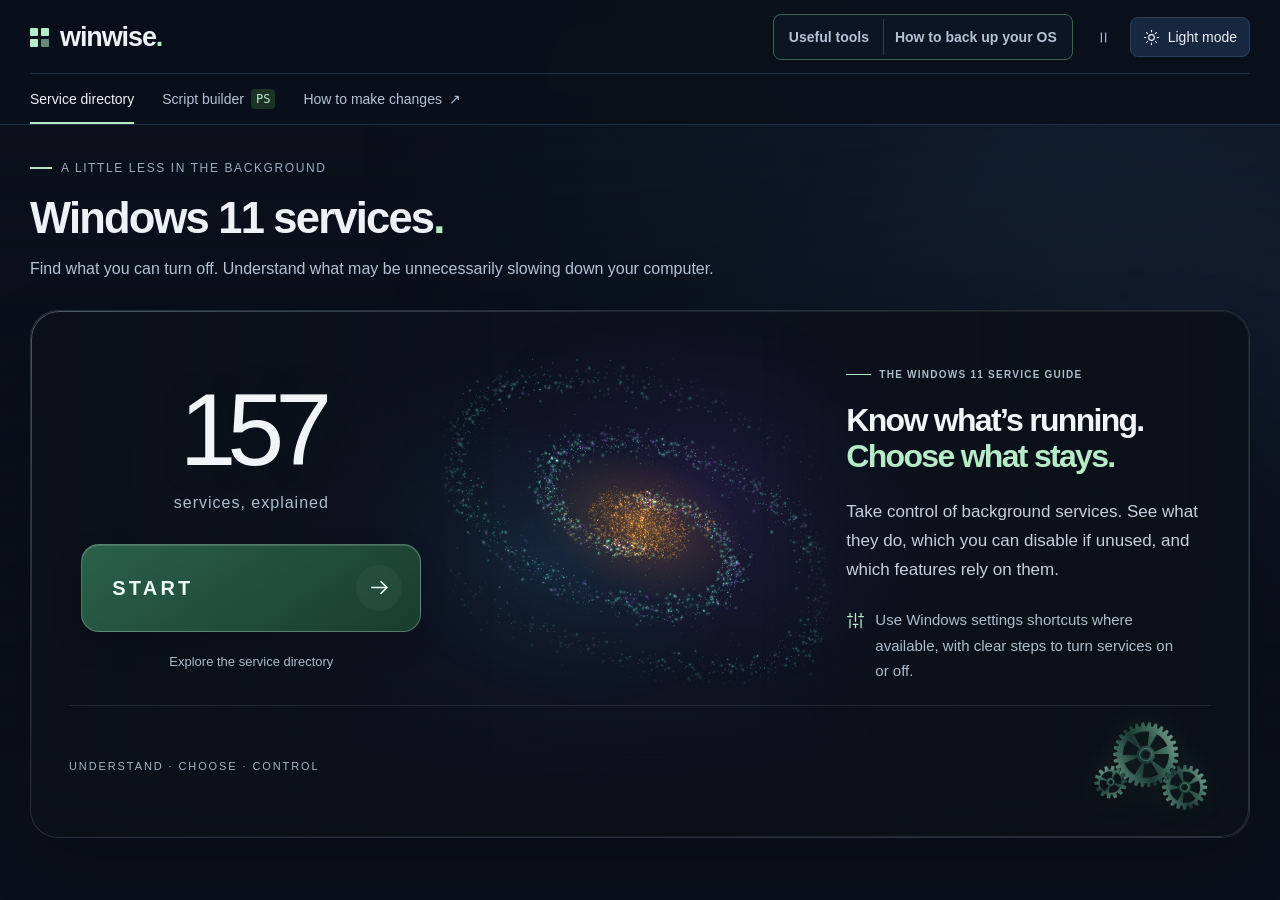
==== commit ce8fd9a6: "Winwise 1.6: backup page reorganized around Windows 11 recovery choices - Show v1.6 and the October " ====
--- a/src/index.html
+++ b/src/index.html
@@ -30,7 +30,7 @@
     <div class="header-utilities"><span class="os-tag"><svg viewBox="0 0 20 20" aria-hidden="true"><path d="M2 3h7v6H2zm9 0h7v6h-7zM2 11h7v6H2zm9 0h7v6h-7z" fill="currentColor"/></svg>Windows 11</span><nav class="header-resources" aria-label="Tools and recovery"><a href="#tools" data-view="tools">Useful tools</a><a href="#backup" data-view="backup">How to back up your OS</a></nav><div class="appearance-controls"><button id="motion-toggle" class="appearance-button" aria-label="Pause background animation" title="Pause background animation"><svg class="pause-icon" viewBox="0 0 24 24" fill="none" stroke="currentColor" stroke-width="1.6" aria-hidden="true"><path d="M9 5v14M15 5v14"/></svg><svg class="play-icon" viewBox="0 0 24 24" fill="none" stroke="currentColor" stroke-width="1.6" aria-hidden="true"><path d="m8 5 11 7-11 7V5Z"/></svg></button><button id="theme-toggle" class="appearance-button theme-toggle" aria-label="Switch to light mode" title="Switch to light mode"><svg class="sun-icon" viewBox="0 0 24 24" fill="none" stroke="currentColor" stroke-width="1.6" stroke-linecap="round" aria-hidden="true"><circle cx="12" cy="12" r="4"/><path d="M12 2v2m0 16v2M2 12h2m16 0h2M5 5l1.5 1.5m11 11L19 19M5 19l1.5-1.5m11-11L19 5"/></svg><svg class="moon-icon" viewBox="0 0 24 24" fill="none" stroke="currentColor" stroke-width="1.6" stroke-linejoin="round" aria-hidden="true"><path d="M20.5 14.2A9 9 0 0 1 9.8 3.5 9 9 0 1 0 20.5 14.2Z"/></svg><span class="theme-toggle-label">Light mode</span></button></div></div>
   </div></header>
   <main class="page-shell">
-    <section class="intro" aria-labelledby="page-title"><div><p class="eyebrow"><span class="tiny-line"></span>A LITTLE LESS IN THE BACKGROUND</p><h1 id="page-title">Windows 11 services<span>.</span></h1><p class="intro-copy">Find what you can turn off. Understand what may be unnecessarily slowing down your computer.</p></div><div class="intro-action"><a class="primary-button" href="#builder" data-view="builder"><span data-icon="terminal"></span>Build a PowerShell script <span aria-hidden="true">↗</span></a><span class="builder-button-note">Select services using the creator, then download the script.</span><span>Updated <time datetime="2026-10-27">October 27, 2026</time></span></div></section>
+    <section class="intro" aria-labelledby="page-title"><div><p class="eyebrow"><span class="tiny-line"></span>A LITTLE LESS IN THE BACKGROUND</p><h1 id="page-title">Windows 11 services<span>.</span></h1><p class="intro-copy">Find what you can turn off. Understand what may be unnecessarily slowing down your computer.</p></div><div class="intro-action"><a class="primary-button" href="#builder" data-view="builder"><span data-icon="terminal"></span>Build a PowerShell script <span aria-hidden="true">↗</span></a><span class="builder-button-note">Select services using the creator, then download the script.</span><span>Updated <time datetime="2026-10-28">October 28, 2026</time></span></div></section>
     <div class="directory-stage">
     <section id="welcome" class="launch-panel" aria-labelledby="launch-title" hidden>
       <canvas class="launch-glass" id="launch-glass" aria-hidden="true"></canvas>
@@ -412,7 +412,7 @@
         <div class="backup-bottom"><p>Updated <time datetime="2026-10-28">October 28, 2026</time>, from Microsoft documentation. Menu names and availability can change with Windows 11 updates.</p><a class="tools-directory-link" href="#directory" data-view="directory"><span aria-hidden="true">←</span> Back to services</a></div>
       </div>
     </section>
-    <footer class="site-footer"><span class="footer-wordmark">winwise.</span><p>v1.5 · Independent guide. Not affiliated with Microsoft.</p><button data-dialog="sources">Scope &amp; sources <span aria-hidden="true">↗</span></button></footer>
+    <footer class="site-footer"><span class="footer-wordmark">winwise.</span><p>v1.6 · Independent guide. Not affiliated with Microsoft.</p><button data-dialog="sources">Scope &amp; sources <span aria-hidden="true">↗</span></button></footer>
   </main>
   <dialog id="detail-dialog" class="detail-dialog" aria-labelledby="dialog-title"><div class="dialog-topline"><span id="dialog-eyebrow">SERVICE DETAILS</span><button id="close-dialog" class="icon-button" aria-label="Close details"><span data-icon="close"></span></button></div><div id="dialog-content"></div></dialog>
   <div id="toast" class="toast" role="status" aria-live="polite"></div>
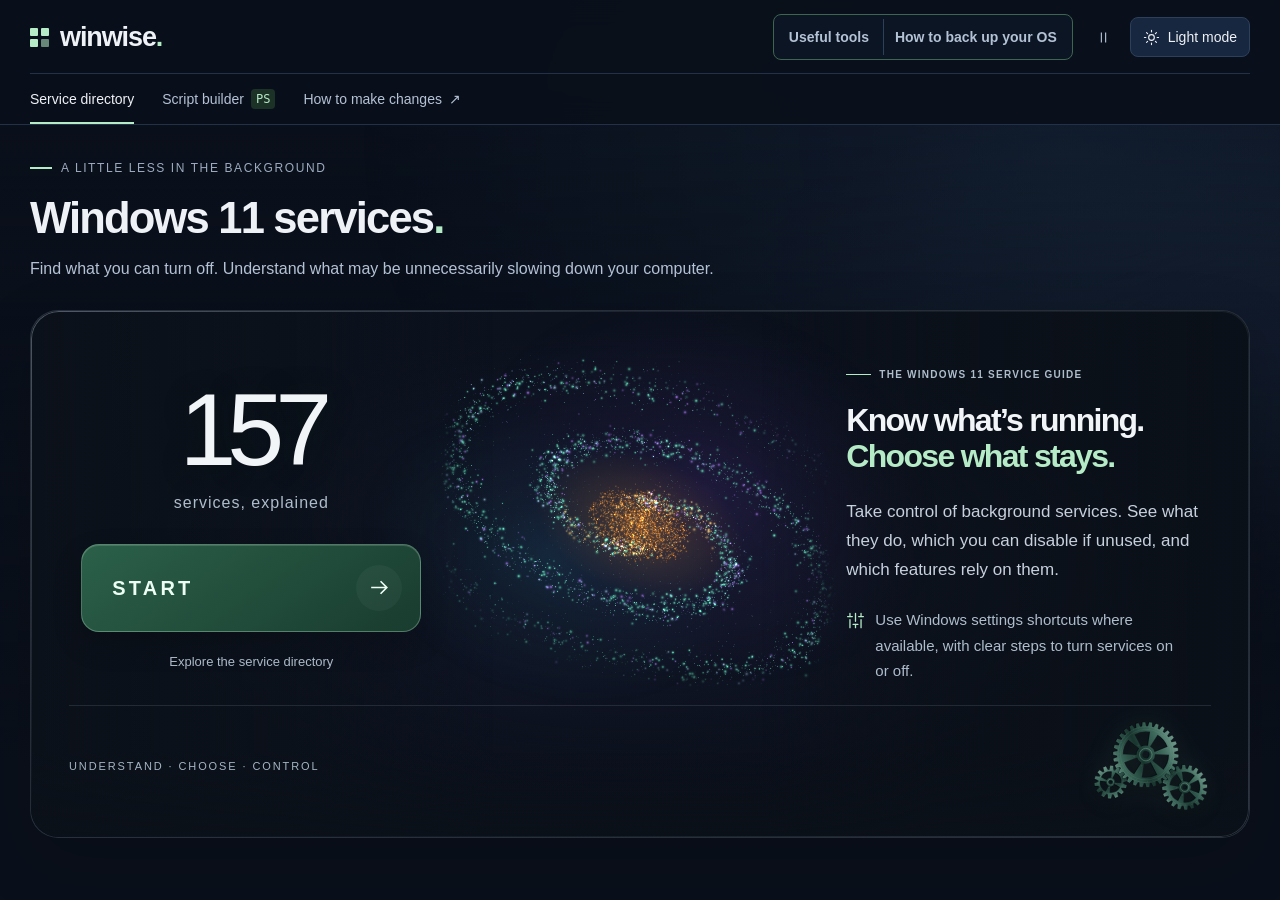
==== commit 41984d63: "Winwise 1.6.1: backup page corrections from the 1.6 review Backup guide - Clean install: Microsoft's" ====
--- a/src/index.html
+++ b/src/index.html
@@ -30,7 +30,7 @@
     <div class="header-utilities"><span class="os-tag"><svg viewBox="0 0 20 20" aria-hidden="true"><path d="M2 3h7v6H2zm9 0h7v6h-7zM2 11h7v6H2zm9 0h7v6h-7z" fill="currentColor"/></svg>Windows 11</span><nav class="header-resources" aria-label="Tools and recovery"><a href="#tools" data-view="tools">Useful tools</a><a href="#backup" data-view="backup">How to back up your OS</a></nav><div class="appearance-controls"><button id="motion-toggle" class="appearance-button" aria-label="Pause background animation" title="Pause background animation"><svg class="pause-icon" viewBox="0 0 24 24" fill="none" stroke="currentColor" stroke-width="1.6" aria-hidden="true"><path d="M9 5v14M15 5v14"/></svg><svg class="play-icon" viewBox="0 0 24 24" fill="none" stroke="currentColor" stroke-width="1.6" aria-hidden="true"><path d="m8 5 11 7-11 7V5Z"/></svg></button><button id="theme-toggle" class="appearance-button theme-toggle" aria-label="Switch to light mode" title="Switch to light mode"><svg class="sun-icon" viewBox="0 0 24 24" fill="none" stroke="currentColor" stroke-width="1.6" stroke-linecap="round" aria-hidden="true"><circle cx="12" cy="12" r="4"/><path d="M12 2v2m0 16v2M2 12h2m16 0h2M5 5l1.5 1.5m11 11L19 19M5 19l1.5-1.5m11-11L19 5"/></svg><svg class="moon-icon" viewBox="0 0 24 24" fill="none" stroke="currentColor" stroke-width="1.6" stroke-linejoin="round" aria-hidden="true"><path d="M20.5 14.2A9 9 0 0 1 9.8 3.5 9 9 0 1 0 20.5 14.2Z"/></svg><span class="theme-toggle-label">Light mode</span></button></div></div>
   </div></header>
   <main class="page-shell">
-    <section class="intro" aria-labelledby="page-title"><div><p class="eyebrow"><span class="tiny-line"></span>A LITTLE LESS IN THE BACKGROUND</p><h1 id="page-title">Windows 11 services<span>.</span></h1><p class="intro-copy">Find what you can turn off. Understand what may be unnecessarily slowing down your computer.</p></div><div class="intro-action"><a class="primary-button" href="#builder" data-view="builder"><span data-icon="terminal"></span>Build a PowerShell script <span aria-hidden="true">↗</span></a><span class="builder-button-note">Select services using the creator, then download the script.</span><span>Updated <time datetime="2026-10-28">October 28, 2026</time></span></div></section>
+    <section class="intro" aria-labelledby="page-title"><div><p class="eyebrow"><span class="tiny-line"></span>A LITTLE LESS IN THE BACKGROUND</p><h1 id="page-title">Windows 11 services<span>.</span></h1><p class="intro-copy">Find what you can turn off. Understand what may be unnecessarily slowing down your computer.</p></div><div class="intro-action"><a class="primary-button" href="#builder" data-view="builder"><span data-icon="terminal"></span>Build a PowerShell script <span aria-hidden="true">↗</span></a><span class="builder-button-note">Select services using the creator, then download the script.</span><span>Updated <time datetime="2026-10-29">October 29, 2026</time></span></div></section>
     <div class="directory-stage">
     <section id="welcome" class="launch-panel" aria-labelledby="launch-title" hidden>
       <canvas class="launch-glass" id="launch-glass" aria-hidden="true"></canvas>
@@ -173,7 +173,7 @@
           <div class="backup-note"><h3>A practical combination</h3><ul class="backup-list">
             <li>Keep a copy of important files away from the PC: on another drive with File History, or in cloud storage.</li>
             <li>Keep System Restore turned on, and check whether your PC has Point-in-time restore.</li>
-            <li>Make a Windows 11 installation USB while you have a working PC.</li>
+            <li>While the PC works, make a Windows 11 installation USB or a Recovery Drive. Your PC’s manufacturer may also offer recovery media with its own drivers.</li>
             <li>If your PC uses Device Encryption or BitLocker, know where to find its <a href="https://support.microsoft.com/en-us/windows/security/encryption/find-your-bitlocker-recovery-key" target="_blank" rel="noopener noreferrer">recovery key</a>.</li>
           </ul></div>
           <p class="backup-limits">Availability depends on your Windows 11 version and edition, installed updates, account type, storage, administrator access, and your organization’s policies. Menu names can differ slightly between builds. No backup or recovery method is guaranteed to succeed, so it helps to have more than one.</p>
@@ -182,18 +182,18 @@
           <div class="backup-section-heading"><h2 id="keep-files-title" tabindex="-1">Which options keep your personal files?</h2></div>
           <p>This is what each option is designed to do when it completes successfully. It isn’t a guarantee against a failing drive or an interrupted recovery, so back up files you can’t replace first.</p>
           <div class="backup-table-wrap">
-            <table class="backup-table">
-              <thead><tr><th scope="col">Option</th><th scope="col">Personal files</th><th scope="col">Apps and settings</th><th scope="col">Windows must start?</th></tr></thead>
-              <tbody>
-                <tr><th scope="row"><a class="backup-inline-jump" href="#backup" data-backup-jump="windows-update-repair-title">Fix problems using Windows Update</a></th><td data-label="Personal files"><span class="backup-type backup-type-files">Kept</span></td><td data-label="Apps and settings"><span class="backup-type backup-type-files">Kept</span> Windows is reinstalled around them.</td><td data-label="Windows must start?">Yes</td></tr>
-                <tr><th scope="row"><a class="backup-inline-jump" href="#backup" data-backup-jump="system-restore-title">System Restore</a></th><td data-label="Personal files"><span class="backup-type backup-type-files">Kept</span> Not part of the restore point.</td><td data-label="Apps and settings"><span class="backup-type backup-type-points">Rolled back</span> Apps, drivers, and updates installed after the point can be removed.</td><td data-label="Windows must start?">No, it also runs from Windows RE</td></tr>
-                <tr><th scope="row"><a class="backup-inline-jump" href="#backup" data-backup-jump="pitr-title">Point-in-time restore</a></th><td data-label="Personal files"><span class="backup-type backup-type-points">Rolled back</span> Local files on the Windows drive return to the selected point. Newer files and changes are lost.</td><td data-label="Apps and settings"><span class="backup-type backup-type-points">Rolled back</span></td><td data-label="Windows must start?">No, it runs from Windows RE</td></tr>
-                <tr><th scope="row"><a class="backup-inline-jump" href="#backup" data-backup-jump="reset-title">Reset this PC → Keep my files</a></th><td data-label="Personal files"><span class="backup-type backup-type-files">Kept</span></td><td data-label="Apps and settings"><span class="backup-type backup-type-removed">Removed</span> Some manufacturer apps may be restored, depending on your choices.</td><td data-label="Windows must start?">No, it also runs from Windows RE</td></tr>
-                <tr><th scope="row"><a class="backup-inline-jump" href="#backup" data-backup-jump="reset-title">Reset this PC → Remove everything</a></th><td data-label="Personal files"><span class="backup-type backup-type-removed">Removed</span></td><td data-label="Apps and settings"><span class="backup-type backup-type-removed">Removed</span></td><td data-label="Windows must start?">No, it also runs from Windows RE</td></tr>
-                <tr><th scope="row"><a class="backup-inline-jump" href="#backup" data-backup-jump="install-usb-title">USB: reinstall from inside Windows</a></th><td data-label="Personal files"><span class="backup-type backup-type-files">Kept</span> If Setup offers <strong>Keep personal files and apps</strong>.</td><td data-label="Apps and settings"><span class="backup-type backup-type-files">Kept</span> With the same choice.</td><td data-label="Windows must start?">Yes</td></tr>
-                <tr><th scope="row"><a class="backup-inline-jump" href="#backup" data-backup-jump="install-usb-title">USB: Repair my PC</a></th><td data-label="Personal files"><span class="backup-type backup-type-media">Depends</span> On the recovery tool you choose.</td><td data-label="Apps and settings"><span class="backup-type backup-type-media">Depends</span> Opening the tools changes nothing by itself.</td><td data-label="Windows must start?">No</td></tr>
-                <tr><th scope="row"><a class="backup-inline-jump" href="#backup" data-backup-jump="install-usb-title">USB: clean install</a></th><td data-label="Personal files"><span class="backup-type backup-type-removed">Removed</span> From the Windows installation and the partitions you replace.</td><td data-label="Apps and settings"><span class="backup-type backup-type-removed">Removed</span> A fresh start.</td><td data-label="Windows must start?">No</td></tr>
-                <tr><th scope="row"><a class="backup-inline-jump" href="#backup" data-backup-jump="system-image-title">Restore a full system image</a></th><td data-label="Personal files"><span class="backup-type backup-type-points">Rolled back</span> Files on restored partitions return to the image. Newer files there are overwritten.</td><td data-label="Apps and settings"><span class="backup-type backup-type-points">Rolled back</span> To the image’s state, on the restored partitions.</td><td data-label="Windows must start?">No</td></tr>
+            <table class="backup-table" role="table">
+              <thead role="rowgroup"><tr role="row"><th scope="col" role="columnheader">Option</th><th scope="col" role="columnheader">Personal files</th><th scope="col" role="columnheader">Apps and settings</th><th scope="col" role="columnheader">Windows must start?</th></tr></thead>
+              <tbody role="rowgroup">
+                <tr role="row"><th scope="row" role="rowheader"><a class="backup-inline-jump" href="#backup" data-backup-jump="windows-update-repair-title">Fix problems using Windows Update</a></th><td role="cell" data-label="Personal files"><span class="backup-type backup-type-files">Kept</span></td><td role="cell" data-label="Apps and settings"><span class="backup-type backup-type-files">Kept</span> Windows is reinstalled around them.</td><td role="cell" data-label="Windows must start?">Yes</td></tr>
+                <tr role="row"><th scope="row" role="rowheader"><a class="backup-inline-jump" href="#backup" data-backup-jump="system-restore-title">System Restore</a></th><td role="cell" data-label="Personal files"><span class="backup-type backup-type-files">Kept</span> Not part of the restore point.</td><td role="cell" data-label="Apps and settings"><span class="backup-type backup-type-points">Rolled back</span> Apps, drivers, and updates installed after the point can be removed.</td><td role="cell" data-label="Windows must start?">No, it also runs from Windows RE</td></tr>
+                <tr role="row"><th scope="row" role="rowheader"><a class="backup-inline-jump" href="#backup" data-backup-jump="pitr-title">Point-in-time restore</a></th><td role="cell" data-label="Personal files"><span class="backup-type backup-type-points">Rolled back</span> Local files on the Windows drive return to the selected point. Newer files and changes are lost.</td><td role="cell" data-label="Apps and settings"><span class="backup-type backup-type-points">Rolled back</span></td><td role="cell" data-label="Windows must start?">No, it runs from Windows RE</td></tr>
+                <tr role="row"><th scope="row" role="rowheader"><a class="backup-inline-jump" href="#backup" data-backup-jump="reset-title">Reset this PC → Keep my files</a></th><td role="cell" data-label="Personal files"><span class="backup-type backup-type-files">Kept</span></td><td role="cell" data-label="Apps and settings"><span class="backup-type backup-type-removed">Removed</span> Some manufacturer apps may be restored, depending on your choices.</td><td role="cell" data-label="Windows must start?">No, it also runs from Windows RE</td></tr>
+                <tr role="row"><th scope="row" role="rowheader"><a class="backup-inline-jump" href="#backup" data-backup-jump="reset-title">Reset this PC → Remove everything</a></th><td role="cell" data-label="Personal files"><span class="backup-type backup-type-removed">Removed</span></td><td role="cell" data-label="Apps and settings"><span class="backup-type backup-type-removed">Removed</span></td><td role="cell" data-label="Windows must start?">No, it also runs from Windows RE</td></tr>
+                <tr role="row"><th scope="row" role="rowheader"><a class="backup-inline-jump" href="#backup" data-backup-jump="install-usb-title">USB: reinstall from inside Windows</a></th><td role="cell" data-label="Personal files"><span class="backup-type backup-type-files">Kept</span> If Setup offers <strong>Keep personal files and apps</strong>.</td><td role="cell" data-label="Apps and settings"><span class="backup-type backup-type-files">Kept</span> With the same choice.</td><td role="cell" data-label="Windows must start?">Yes</td></tr>
+                <tr role="row"><th scope="row" role="rowheader"><a class="backup-inline-jump" href="#backup" data-backup-jump="install-usb-title">USB: Repair my PC</a></th><td role="cell" data-label="Personal files"><span class="backup-type backup-type-media">Depends</span> On the recovery tool you choose.</td><td role="cell" data-label="Apps and settings"><span class="backup-type backup-type-media">Depends</span> Opening the tools changes nothing by itself.</td><td role="cell" data-label="Windows must start?">No</td></tr>
+                <tr role="row"><th scope="row" role="rowheader"><a class="backup-inline-jump" href="#backup" data-backup-jump="install-usb-title">USB: clean install</a></th><td role="cell" data-label="Personal files"><span class="backup-type backup-type-removed">Removed</span> Everything on the drive you install to.</td><td role="cell" data-label="Apps and settings"><span class="backup-type backup-type-removed">Removed</span> A fresh start.</td><td role="cell" data-label="Windows must start?">No</td></tr>
+                <tr role="row"><th scope="row" role="rowheader"><a class="backup-inline-jump" href="#backup" data-backup-jump="system-image-title">Restore a full system image</a></th><td role="cell" data-label="Personal files"><span class="backup-type backup-type-points">Rolled back</span> Files on restored partitions return to the image. Newer files there are overwritten.</td><td role="cell" data-label="Apps and settings"><span class="backup-type backup-type-points">Rolled back</span> To the image’s state, on the restored partitions.</td><td role="cell" data-label="Windows must start?">No</td></tr>
               </tbody>
             </table>
           </div>
@@ -201,14 +201,16 @@
         </section>
         <div class="backup-group" id="backup-files-group"><span class="backup-type backup-type-files">Prepare</span><h2>Back up my files</h2></div>
         <section class="backup-section" aria-labelledby="file-history-title">
-          <div class="backup-section-heading"><span class="backup-number" aria-hidden="true">01</span><h2 id="file-history-title" tabindex="-1">File History: back up personal files</h2></div>
+          <div class="backup-section-heading"><span class="backup-number" aria-hidden="true">01</span><h3 id="file-history-title" tabindex="-1">File History: back up personal files</h3></div>
           <p>File History saves copies of the files in your libraries, such as Documents, Pictures, Videos, and Music, and on your Desktop. It keeps earlier versions, so you can get back a file as it was before a change or deletion.</p>
           <dl class="backup-facts">
+            <div><dt>Protects</dt><dd>Personal files in your libraries and on your Desktop</dd></div>
             <div><dt>Stored</dt><dd>An external drive or a network location</dd></div>
             <div><dt>Personal files</dt><dd>Copies and earlier versions, for the included folders only</dd></div>
             <div><dt>You need</dt><dd>A drive or network location with enough free space</dd></div>
-          </dl>
-          <h3 class="backup-subheading">Turn on File History</h3>
+            <div><dt>Useful when</dt><dd>A file is deleted or overwritten, or the PC’s drive fails</dd></div>
+          </dl>
+          <h4 class="backup-subheading">Turn on File History</h4>
           <ol class="backup-steps">
             <li>Connect an external drive, or make sure the network location you want to use is available.</li>
             <li>Open <strong>Control Panel → System and Security → File History</strong>.</li>
@@ -216,7 +218,7 @@
             <li>Check which folders are covered: your libraries and Desktop. To add another folder, right-click it in File Explorer, select <strong>Show more options → Include in library</strong>, and choose a library.</li>
             <li>Leave the drive connected until the first backup finishes, then reopen File History to check that a backup has completed.</li>
           </ol>
-          <h3 class="backup-subheading">Restore an earlier version</h3>
+          <h4 class="backup-subheading">Restore an earlier version</h4>
           <ol class="backup-steps">
             <li>In File Explorer, open the folder that contains, or used to contain, the file.</li>
             <li>Right-click the folder and select <strong>Restore previous versions</strong>. If you don’t see it, select <strong>Show more options</strong> first.</li>
@@ -228,14 +230,16 @@
           <div class="backup-source-links"><a class="source-link" href="https://support.microsoft.com/en-us/windows/experience/backup-recovery/backup-and-restore-with-file-history" target="_blank" rel="noopener noreferrer">Microsoft: File History <span aria-hidden="true">↗</span></a></div>
         </section>
         <section class="backup-section" aria-labelledby="windows-backup-title">
-          <div class="backup-section-heading"><span class="backup-number" aria-hidden="true">02</span><h2 id="windows-backup-title" tabindex="-1">Windows Backup and OneDrive</h2></div>
+          <div class="backup-section-heading"><span class="backup-number" aria-hidden="true">02</span><h3 id="windows-backup-title" tabindex="-1">Windows Backup and OneDrive</h3></div>
           <p>The Windows Backup app can sync selected folders to OneDrive and remember supported settings and app information with your Microsoft account. It helps you get set up again on a new or reinstalled PC.</p>
           <dl class="backup-facts">
+            <div><dt>Protects</dt><dd>Selected folders, supported Windows settings, and information about your apps</dd></div>
             <div><dt>Stored</dt><dd>OneDrive and your Microsoft account</dd></div>
             <div><dt>Personal files</dt><dd>Selected folders, such as Desktop, Documents, and Pictures, kept in sync with OneDrive</dd></div>
             <div><dt>You need</dt><dd>A personal Microsoft account, an internet connection, and enough OneDrive storage</dd></div>
-          </dl>
-          <h3 class="backup-subheading">Set up Windows Backup</h3>
+            <div><dt>Useful when</dt><dd>You move to a new PC, reinstall Windows, or want your files on more than one device</dd></div>
+          </dl>
+          <h4 class="backup-subheading">Set up Windows Backup</h4>
           <ol class="backup-steps">
             <li>Sign in to Windows with a personal Microsoft account, such as an outlook.com address. The consumer app doesn’t work with work or school accounts.</li>
             <li>Open <strong>Windows Backup</strong> from Start, or go to <strong>Settings → Accounts → Windows backup</strong>.</li>
@@ -244,7 +248,7 @@
             <li>Check the backup status in Windows Backup or in <strong>Settings → Accounts → Windows backup</strong>. If OneDrive reports a problem, check that you’re signed in and have enough storage.</li>
           </ol>
           <div class="backup-warning" role="note"><p><strong>OneDrive can keep a cloud copy of synced files.</strong> Changes and deletions can also sync, so keep another backup of files you cannot replace.</p></div>
-          <h3 class="backup-subheading">Get things back</h3>
+          <h4 class="backup-subheading">Get things back</h4>
           <ul class="backup-list">
             <li><strong>Files:</strong> sign in to OneDrive with the same Microsoft account to get to your synced folders.</li>
             <li><strong>Deleted or changed files:</strong> OneDrive’s <strong>Recycle bin</strong> can bring back deleted files, and <strong>Version history</strong> can bring back an earlier version of a file. Both keep items only for a limited time, which depends on your account and settings.</li>
@@ -256,12 +260,13 @@
         </section>
         <div class="backup-group" id="backup-recover-group"><span class="backup-type backup-type-points">Fix a problem</span><h2>Recover Windows</h2></div>
         <section class="backup-section" aria-labelledby="windows-update-repair-title">
-          <div class="backup-section-heading"><span class="backup-number" aria-hidden="true">03</span><h2 id="windows-update-repair-title" tabindex="-1">Fix problems using Windows Update</h2></div>
+          <div class="backup-section-heading"><span class="backup-number" aria-hidden="true">03</span><h3 id="windows-update-repair-title" tabindex="-1">Fix problems using Windows Update</h3></div>
           <p>If Windows still starts but isn’t working properly, this reinstalls the current version of Windows to repair system components. It keeps your <strong>files, apps, and settings</strong>, so it’s a good first step before anything more drastic.</p>
           <dl class="backup-facts">
             <div><dt>Personal files</dt><dd>Kept</dd></div>
             <div><dt>Apps and settings</dt><dd>Kept</dd></div>
-            <div><dt>You need</dt><dd>Windows that starts and an internet connection. It may not appear on PCs managed by an organization.</dd></div>
+            <div><dt>You need</dt><dd>Windows 11, version 22H2 or later with the February 2024 optional update or a later update, Windows that starts, and an internet connection. It may not appear on PCs managed by an organization.</dd></div>
+            <div><dt>Useful when</dt><dd>Windows starts but system files or components seem damaged, especially after an update</dd></div>
           </dl>
           <ol class="backup-steps">
             <li>Go to <strong>Settings → System → Recovery</strong>.</li>
@@ -271,14 +276,16 @@
           <div class="backup-source-links"><a class="source-link" href="https://support.microsoft.com/en-us/windows/deployment/install-upgrade/fix-issues-by-reinstalling-the-current-version-of-windows" target="_blank" rel="noopener noreferrer">Microsoft: reinstall through Windows Update <span aria-hidden="true">↗</span></a></div>
         </section>
         <section class="backup-section" aria-labelledby="system-restore-title">
-          <div class="backup-section-heading"><span class="backup-number" aria-hidden="true">04</span><h2 id="system-restore-title" tabindex="-1">System Restore</h2></div>
+          <div class="backup-section-heading"><span class="backup-number" aria-hidden="true">04</span><h3 id="system-restore-title" tabindex="-1">System Restore</h3></div>
           <p>System Restore rolls back system files, registry settings, and installed programs to an earlier restore point. Microsoft says it doesn’t affect your personal files, which also means it doesn’t back them up.</p>
           <dl class="backup-facts">
+            <div><dt>Stored</dt><dd>On the same PC, in disk space you allow on the protected drive</dd></div>
             <div><dt>Personal files</dt><dd>Kept unchanged; not part of the restore point</dd></div>
             <div><dt>Apps and settings</dt><dd>Rolled back. Apps, drivers, and updates installed after the point can be removed.</dd></div>
             <div><dt>You need</dt><dd>System Protection turned on for the Windows drive, and a restore point. Administrator access may be needed.</dd></div>
-          </dl>
-          <h3 class="backup-subheading">Create a restore point</h3>
+            <div><dt>Useful when</dt><dd>Windows misbehaves after an app, driver, update, or settings change</dd></div>
+          </dl>
+          <h4 class="backup-subheading">Create a restore point</h4>
           <ol class="backup-steps">
             <li>Open <strong>Start</strong>, search for <strong>Create a restore point</strong>, and open the matching result.</li>
             <li>On the <strong>System Protection</strong> tab, select the Windows drive, usually <strong>C:</strong>.</li>
@@ -286,7 +293,7 @@
             <li>Select <strong>Create</strong>, enter a name you’ll recognize, such as <strong>Before graphics driver update</strong>, and select <strong>Create</strong>.</li>
           </ol>
           <p class="backup-limits">Windows also creates restore points automatically. Older points can be removed as Windows manages the space you allowed, so a named point might not be available later.</p>
-          <h3 class="backup-subheading">Restore</h3>
+          <h4 class="backup-subheading">Restore</h4>
           <ul class="backup-list">
             <li><strong>Windows starts:</strong> press <strong>Windows logo key + R</strong>, type <strong>rstrui.exe</strong>, and press <strong>Enter</strong>. Choose a restore point, optionally select <strong>Scan for affected programs</strong>, then <strong>Next → Finish</strong>.</li>
             <li><strong>Windows doesn’t start:</strong> <a href="#backup" data-backup-jump="recovery-title">open Windows RE</a> and select <strong>Troubleshoot → Advanced options → System Restore</strong>.</li>
@@ -294,21 +301,23 @@
           <div class="backup-source-links"><a class="source-link" href="https://support.microsoft.com/en-us/windows/experience/backup-recovery/system-protection" target="_blank" rel="noopener noreferrer">Microsoft: create a restore point <span aria-hidden="true">↗</span></a><a class="source-link" href="https://support.microsoft.com/en-us/windows/experience/backup-recovery/system-restore" target="_blank" rel="noopener noreferrer">Microsoft: System Restore <span aria-hidden="true">↗</span></a></div>
         </section>
         <section class="backup-section" aria-labelledby="pitr-title">
-          <div class="backup-section-heading"><span class="backup-number" aria-hidden="true">05</span><h2 id="pitr-title" tabindex="-1">Point-in-time restore</h2></div>
+          <div class="backup-section-heading"><span class="backup-number" aria-hidden="true">05</span><h3 id="pitr-title" tabindex="-1">Point-in-time restore</h3></div>
           <p>Point-in-time restore is separate from System Restore. When it’s on, Windows creates restore points automatically, about every 24 hours by default, and normally keeps each one for up to 72 hours. Restoring a point rolls back the <strong>whole Windows drive</strong>, including your local files.</p>
           <dl class="backup-facts">
+            <div><dt>Stored</dt><dd>On the same PC, for up to 72 hours; points can be removed sooner when storage runs low</dd></div>
             <div><dt>Personal files</dt><dd>Rolled back. Local files on the Windows drive return to the selected point; newer files and changes are lost. Other drives aren’t restored, and Microsoft says files in cloud services such as OneDrive aren’t affected.</dd></div>
             <div><dt>Apps and settings</dt><dd>Rolled back</dd></div>
             <div><dt>You need</dt><dd>A supported device with Windows 11, version 24H2 or later, the feature turned on, and enough free disk space</dd></div>
+            <div><dt>Useful when</dt><dd>Something went wrong in the last few days and you want the whole PC back as it was</dd></div>
           </dl>
           <p>On Home devices, and on Pro devices not managed by an organization, Microsoft says it’s on by default only when the Windows volume is 200 GB or larger (its size, not its free space). On a smaller volume you can turn it on yourself. Microsoft’s documentation currently differs about the default on organization-managed devices running 26H2, so check the setting and follow your organization’s policy.</p>
-          <h3 class="backup-subheading">Check that it’s on</h3>
+          <h4 class="backup-subheading">Check that it’s on</h4>
           <ol class="backup-steps">
             <li>Go to <strong>Settings → System → Recovery → Point-in-time restore → View or edit</strong>, and approve the administrator prompt.</li>
             <li>Check that the feature is on, and look at the available restore points. If you just turned it on, check again later to confirm that one has been created.</li>
           </ol>
           <p class="backup-limits">Points are created on a schedule, not on demand. Windows removes them when they expire, when they reach their storage limit, or when free space drops to 20 GB or less. It’s short-term protection, not a replacement for a file backup.</p>
-          <h3 class="backup-subheading">Restore a point</h3>
+          <h4 class="backup-subheading">Restore a point</h4>
           <div class="backup-warning" role="note"><p><strong>Everything on the Windows drive returns to the selected point.</strong> Local files, apps, settings, and passwords changed after it are lost. If you can still reach important newer files, copy them to another drive or to cloud storage first.</p></div>
           <ol class="backup-steps">
             <li><a href="#backup" data-backup-jump="recovery-title">Open Windows RE</a> and select <strong>Troubleshoot → Point-in-time restore</strong>.</li>
@@ -319,16 +328,16 @@
           <div class="backup-source-links"><a class="source-link" href="https://support.microsoft.com/en-us/windows/experience/backup-recovery/point-time-restore-for-windows" target="_blank" rel="noopener noreferrer">Microsoft: Point-in-time restore <span aria-hidden="true">↗</span></a><a class="source-link" href="https://learn.microsoft.com/en-us/windows/configuration/point-in-time-restore" target="_blank" rel="noopener noreferrer">Microsoft: Point-in-time restore technical details <span aria-hidden="true">↗</span></a></div>
         </section>
         <section class="backup-section" aria-labelledby="reset-title">
-          <div class="backup-section-heading"><span class="backup-number" aria-hidden="true">06</span><h2 id="reset-title" tabindex="-1">Reset this PC</h2></div>
-          <p>Reset this PC reinstalls Windows using the PC’s own recovery tools. You choose whether to keep your personal files. Either way, your installed apps and settings are removed.</p>
+          <div class="backup-section-heading"><span class="backup-number" aria-hidden="true">06</span><h3 id="reset-title" tabindex="-1">Reset this PC</h3></div>
+          <p>Reset this PC reinstalls Windows using the PC’s own recovery tools. You choose whether to keep your personal files. Either way, your installed apps and settings are removed. Microsoft suggests trying the less disruptive options above first.</p>
           <div class="backup-comparison">
             <div>
-              <h3>Keep my files</h3>
+              <h4>Keep my files</h4>
               <p><strong>Personal files:</strong> kept.<br><strong>Apps and settings:</strong> removed. Some manufacturer apps or customizations may be restored, depending on the options you choose.</p>
             </div>
             <div>
-              <h3>Remove everything</h3>
-              <p><strong>Personal files:</strong> removed.<br><strong>Apps and settings:</strong> removed. Use this before giving the PC away, or for a fresh start.</p>
+              <h4>Remove everything</h4>
+              <p><strong>Personal files:</strong> removed.<br><strong>Apps and settings:</strong> removed. Use this for a fresh start. Before giving the PC away, also turn on <strong>Clean data</strong>, which makes removed files harder to recover.</p>
             </div>
           </div>
           <ol class="backup-steps">
@@ -337,53 +346,65 @@
             <li>Choose <strong>Cloud download</strong> or <strong>Local reinstall</strong>.</li>
             <li>Review the summary of what will happen, then select <strong>Reset</strong>. Keep the PC plugged in.</li>
           </ol>
+          <div class="backup-warning" role="note"><p><strong>Don’t restart the PC during a reset.</strong> Microsoft notes that the screen can stay black for a long time, sometimes more than 15 minutes, and the PC may restart by itself. Restarting it yourself can make the reset fail.</p></div>
           <p><strong>Cloud download</strong> downloads fresh Windows installation files from Microsoft. It isn’t a cloud backup of your files. <strong>Local reinstall</strong> uses files already on the PC; if it fails, try Cloud download.</p>
           <p class="backup-limits">Make a list of the apps you’ll need to reinstall, and have your installers and licenses ready.</p>
           <div class="backup-source-links"><a class="source-link" href="https://support.microsoft.com/en-us/windows/experience/backup-recovery/reset-your-pc" target="_blank" rel="noopener noreferrer">Microsoft: reset your PC <span aria-hidden="true">↗</span></a><a class="source-link" href="https://support.microsoft.com/en-us/windows/experience/backup-recovery/recovery-options-in-windows" target="_blank" rel="noopener noreferrer">Microsoft: recovery options <span aria-hidden="true">↗</span></a></div>
         </section>
         <section class="backup-section" aria-labelledby="install-usb-title">
-          <div class="backup-section-heading"><span class="backup-number" aria-hidden="true">07</span><h2 id="install-usb-title" tabindex="-1">Windows 11 installation USB</h2></div>
+          <div class="backup-section-heading"><span class="backup-number" aria-hidden="true">07</span><h3 id="install-usb-title" tabindex="-1">Windows 11 installation USB</h3></div>
           <p>An installation USB is the most useful thing to have when Windows won’t start. You can make it in advance, or on another working PC when you need it. It can open the recovery tools, reinstall Windows while keeping your files, or install a fresh copy.</p>
-          <h3 class="backup-subheading">Make the USB</h3>
+          <h4 class="backup-subheading">Make the USB</h4>
           <div class="backup-warning" role="note"><p><strong>Making the USB erases everything on it.</strong> Use a blank USB drive of at least 8 GB, or copy anything you need from it first.</p></div>
           <ol class="backup-steps">
             <li>On a working Windows PC, go to Microsoft’s <a href="https://www.microsoft.com/software-download/windows11" target="_blank" rel="noopener noreferrer">Download Windows 11</a> page. Under <strong>Create Windows 11 Installation Media</strong>, select <strong>Download now</strong>.</li>
             <li>Run the Media Creation Tool, approve the administrator prompt, and accept the license terms.</li>
             <li>Choose the language and edition, select <strong>USB flash drive</strong>, pick your USB drive, and let the tool finish.</li>
           </ol>
-          <p class="backup-limits">The Media Creation Tool makes media for x64 PCs. If your PC runs Windows on Arm, follow Microsoft’s Arm instructions or use your manufacturer’s recovery media.</p>
-          <h3 class="backup-subheading">Three ways to use it</h3>
+          <p class="backup-limits">The Media Creation Tool makes media for x64 PCs. If your PC runs Windows on Arm, use Microsoft’s <a href="https://www.microsoft.com/software-download/windows11arm64" target="_blank" rel="noopener noreferrer">Windows 11 Arm64 download</a>, which may need drivers from your PC’s manufacturer to start, or use your manufacturer’s recovery media. For the best driver compatibility on any PC, Microsoft suggests checking whether your manufacturer offers its own recovery media.</p>
+          <h4 class="backup-subheading">Three ways to use it</h4>
           <div class="backup-usb-uses">
             <div>
-              <h3>1. Repair without reinstalling</h3>
+              <h5>1. Repair without reinstalling</h5>
               <p class="backup-usb-result"><strong>Files, apps, settings:</strong> depend on the tool you choose</p>
               <p>Start the PC from the USB. On the first Windows Setup screen, select <strong>Next</strong>, then <strong>Repair my PC</strong>. This opens recovery tools such as Startup Repair and System Restore. The tools offered can differ from those on the PC’s own recovery menu. Opening them changes nothing by itself.</p>
             </div>
             <div>
-              <h3>2. Reinstall and keep everything</h3>
+              <h5>2. Reinstall and keep everything</h5>
               <p class="backup-usb-result"><strong>Files, apps, settings:</strong> kept</p>
-              <p>Only if Windows still starts. Open the USB in File Explorer and run <strong>setup.exe</strong>. When Setup asks what to keep, choose <strong>Keep personal files and apps</strong>. Setup offers this only when the USB matches the installed Windows, such as the same language and edition.</p>
-            </div>
-            <div>
-              <h3>3. Clean install</h3>
+              <p>Only if Windows still starts. Open the USB in File Explorer and run <strong>setup.exe</strong>. Select <strong>Change what to keep</strong>, choose <strong>Keep personal files and apps</strong>, then select <strong>Next</strong> and <strong>Install</strong>. Use media for the same edition as your installed Windows. If <strong>Keep personal files and apps</strong> isn’t offered, stop unless you’re ready to reinstall your apps.</p>
+            </div>
+            <div>
+              <h5>3. Clean install</h5>
               <p class="backup-usb-result"><strong>Files, apps, settings:</strong> removed</p>
-              <p>Start the PC from the USB and choose to install Windows. Follow the prompts and pick the drive to install to.</p>
-              <div class="backup-warning" role="note"><p><strong>A clean install removes the existing Windows installation and the data on the partitions you replace.</strong> Back up your files first.</p></div>
+              <div class="backup-warning" role="note"><p><strong>A clean install removes your personal files, apps, settings, and manufacturer customizations.</strong> Back up your files first.</p></div>
+              <p>Before you start, check that the PC’s digital license is linked to your Microsoft account, or have your product key. Microsoft says not to continue without one of them.</p>
+              <p>Start the PC from the USB, select <strong>Install Windows 11</strong>, and confirm that everything will be deleted. Choose the edition that matches your license. Where Setup lists partitions, delete only those on <strong>Disk 0</strong>, then install to <strong>Disk 0 Unallocated Space</strong>.</p>
+              <div class="backup-warning" role="note"><p><strong>Don’t change partitions on any other disk,</strong> such as Disk 1. On a PC with more than one drive, that can erase a data drive.</p></div>
             </div>
           </div>
           <p class="backup-limits"><strong>Starting from the USB:</strong> if Windows runs, go to <strong>Settings → System → Recovery → Advanced startup → Restart now</strong>, then select <strong>Use a device</strong>. Otherwise use your PC’s boot menu key while it starts; the key varies by manufacturer. A PC that was activated before normally reactivates after reinstalling the same edition.</p>
-          <details class="backup-recovery-option"><summary>Optional: Recovery Drive</summary>
-            <p>A Recovery Drive is a USB drive made on your PC with the <strong>Recovery Drive</strong> app (search Start for it). It’s still supported and can include recovery files specific to your device. It contains <strong>no backup of your personal files</strong>: reinstalling with <strong>Recover from a drive</strong> removes files, apps, and settings. It can also open the same recovery tools as the installation USB. For most people, the installation USB is the simpler choice. If you make one, recreate it about once a year.</p>
+          <details class="backup-recovery-option"><summary>Alternative: Recovery Drive</summary>
+            <p>A Recovery Drive is a USB drive made on your PC. It includes the built-in Windows files, updates installed when you made it, and any customizations from your PC’s manufacturer, and it’s meant for that PC. Microsoft recommends making one while your PC works, as a last-resort option. It contains <strong>no backup of your personal files</strong>: reinstalling with <strong>Recover from a drive</strong> removes files, apps, and settings. It can also open the recovery tools.</p>
+            <div class="backup-warning" role="note"><p><strong>Creating a Recovery Drive erases existing data on the selected USB drive.</strong> Copy anything you need from it first.</p></div>
+            <ol class="backup-steps">
+              <li>Search Start for <strong>Recovery Drive</strong> and open it. Approve the administrator prompt if Windows asks.</li>
+              <li>Keep <strong>Back up system files to the recovery drive</strong> selected, then select <strong>Next</strong>.</li>
+              <li>Connect the USB drive, select it, then select <strong>Next</strong> and <strong>Create</strong>. Copying can take a while.</li>
+            </ol>
+            <p>Microsoft recommends recreating it once a year so it includes recent updates.</p>
           </details>
           <div class="backup-source-links"><a class="source-link" href="https://support.microsoft.com/en-us/windows/deployment/install-upgrade/create-installation-media-for-windows" target="_blank" rel="noopener noreferrer">Microsoft: create installation media <span aria-hidden="true">↗</span></a><a class="source-link" href="https://support.microsoft.com/en-us/windows/deployment/install-upgrade/reinstall-windows-with-the-installation-media" target="_blank" rel="noopener noreferrer">Microsoft: reinstall with installation media <span aria-hidden="true">↗</span></a><a class="source-link" href="https://support.microsoft.com/en-us/windows/experience/backup-recovery/recovery-drive" target="_blank" rel="noopener noreferrer">Microsoft: Recovery Drive <span aria-hidden="true">↗</span></a></div>
         </section>
         <section class="backup-section" aria-labelledby="system-image-title">
-          <div class="backup-section-heading"><span class="backup-number" aria-hidden="true">08</span><h2 id="system-image-title" tabindex="-1">Full system images</h2></div>
+          <div class="backup-section-heading"><span class="backup-number" aria-hidden="true">08</span><h3 id="system-image-title" tabindex="-1">Full system images</h3></div>
           <p>A system image is a copy of whole drives or partitions, saved to another drive, so you can restore the PC as a whole after a drive fails or is replaced.</p>
           <dl class="backup-facts">
+            <div><dt>Stored</dt><dd>An external drive or another location your backup tool supports</dd></div>
             <div><dt>Personal files</dt><dd>Files on restored partitions return to the image’s state. Newer files there are overwritten.</dd></div>
             <div><dt>Apps and settings</dt><dd>Windows, apps, and settings on restored partitions return to the image’s state</dd></div>
             <div><dt>You need</dt><dd>A backup tool, enough storage on another drive, and a way to start the restore</dd></div>
+            <div><dt>Useful when</dt><dd>A drive fails or is replaced and you want the whole system back, not just files</dd></div>
           </dl>
           <p>For full-disk backups, Microsoft suggests a product from another software publisher. Winwise doesn’t recommend a specific one. Before you choose, check its Windows 11 support, how recovery works (including whether you need its own recovery media), and its pricing. Whichever tool you use, confirm that backups complete, and know how you’d start a restore before you need it.</p>
           <details class="backup-recovery-option"><summary>Legacy built-in tool: Backup and Restore (Windows 7)</summary>
@@ -392,27 +413,28 @@
               <li>Connect an external drive with enough free space.</li>
               <li>Open <strong>Control Panel → System and Security → Backup and Restore (Windows 7)</strong>, and select <strong>Create a system image</strong>.</li>
               <li>Choose where to save it, then follow the steps.</li>
-              <li>To restore, <a href="#backup" data-backup-jump="recovery-title">open Windows RE</a> and select <strong>Troubleshoot → Advanced options → System Image Recovery</strong>. Check that you can find it before you rely on the image.</li>
+              <li>To restore, <a href="#backup" data-backup-jump="recovery-title">open Windows RE</a>, select <strong>Troubleshoot → Advanced options</strong>, and look for <strong>System Image Recovery</strong>. On some PCs it appears only after you select <strong>See more recovery options</strong>.</li>
             </ol>
+            <p>Microsoft’s support pages list System Image Recovery among the Windows RE tools, but a Microsoft technical reference describes it as available on Windows Server editions only. Check that you can find it on your PC before you rely on the image.</p>
           </details>
           <div class="backup-source-links"><a class="source-link" href="https://learn.microsoft.com/en-us/windows/whats-new/deprecated-features" target="_blank" rel="noopener noreferrer">Microsoft: deprecated features <span aria-hidden="true">↗</span></a><a class="source-link" href="https://support.microsoft.com/en-us/accessibility/windows/use-a-screen-reader-to-back-up-and-restore-data-on-windows" target="_blank" rel="noopener noreferrer">Microsoft: create a system image <span aria-hidden="true">↗</span></a></div>
         </section>
         <section class="backup-section" aria-labelledby="recovery-title">
-          <div class="backup-section-heading"><span class="backup-number" aria-hidden="true">09</span><h2 id="recovery-title" tabindex="-1">Open Windows Recovery Environment</h2></div>
+          <div class="backup-section-heading"><span class="backup-number" aria-hidden="true">09</span><h3 id="recovery-title" tabindex="-1">Open Windows Recovery Environment</h3></div>
           <p>Windows Recovery Environment (Windows RE) is where System Restore, Point-in-time restore, Reset this PC, and the other recovery tools run when Windows can’t. If Windows fails to start several times, it opens Windows RE automatically.</p>
           <ul class="backup-list">
             <li><strong>From Windows:</strong> go to <strong>Settings → System → Recovery</strong>, and next to <strong>Advanced startup</strong>, select <strong>Restart now</strong>. Or hold <strong>Shift</strong> while you select <strong>Power → Restart</strong>, which also works from the sign-in screen.</li>
             <li><strong>From a USB:</strong> start from your <a href="#backup" data-backup-jump="install-usb-title">installation USB</a> and select <strong>Next → Repair my PC</strong>.</li>
             <li><strong>Only if normal startup is already failing:</strong> turn the PC on, and when the logo appears, hold the power button until it shuts down. Repeat once. On the third start, let it continue to <strong>Automatic Repair</strong>, then select <strong>Advanced options</strong>. Don’t interrupt the PC while it’s installing an update or running a restore.</li>
           </ul>
-          <p>Two other tools in <strong>Troubleshoot → Advanced options</strong> keep your files and apps: <strong>Startup Repair</strong> tries to fix common problems that stop Windows from starting, and <strong>Uninstall Updates</strong> removes a recent update.</p>
-          <div class="backup-note"><p><strong>If your PC uses Device Encryption or BitLocker, know where to find its recovery key.</strong> Windows may ask for it when you use recovery tools. <a href="https://support.microsoft.com/en-us/windows/security/encryption/find-your-bitlocker-recovery-key" target="_blank" rel="noopener noreferrer">Check your Microsoft account or contact your organization’s IT team</a>. Device Encryption is available on supported Windows 11 Home PCs too.</p></div>
+          <p>Two other tools are in <strong>Troubleshoot → Advanced options</strong>. <strong>Startup Repair</strong> tries to fix common problems that stop Windows from starting. <strong>Uninstall Updates</strong> removes a recent update; Microsoft says your files and apps aren’t affected.</p>
+          <div class="backup-note"><p><strong>If your PC uses Device Encryption or BitLocker, know where to find its recovery key.</strong> Windows may ask for it when you use recovery tools. Check now that you can open it from another device: <a href="https://support.microsoft.com/en-us/windows/security/encryption/find-your-bitlocker-recovery-key" target="_blank" rel="noopener noreferrer">it’s usually in your Microsoft account, or your work or school account</a>, or your organization’s IT team can help. Keep any copy private and somewhere secure, separate from the PC. Device Encryption is available on supported Windows 11 Home PCs too.</p></div>
           <div class="backup-source-links"><a class="source-link" href="https://support.microsoft.com/en-us/windows/experience/backup-recovery/windows-recovery-environment" target="_blank" rel="noopener noreferrer">Microsoft: Windows Recovery Environment <span aria-hidden="true">↗</span></a><a class="source-link" href="https://support.microsoft.com/en-us/windows/security/encryption/device-encryption-in-windows" target="_blank" rel="noopener noreferrer">Microsoft: Device Encryption <span aria-hidden="true">↗</span></a></div>
         </section>
-        <div class="backup-bottom"><p>Updated <time datetime="2026-10-28">October 28, 2026</time>, from Microsoft documentation. Menu names and availability can change with Windows 11 updates.</p><a class="tools-directory-link" href="#directory" data-view="directory"><span aria-hidden="true">←</span> Back to services</a></div>
+        <div class="backup-bottom"><p>Checked against Microsoft documentation on <time datetime="2026-10-29">October 29, 2026</time>. Menu names and availability can change with Windows 11 updates.</p><a class="tools-directory-link" href="#directory" data-view="directory"><span aria-hidden="true">←</span> Back to services</a></div>
       </div>
     </section>
-    <footer class="site-footer"><span class="footer-wordmark">winwise.</span><p>v1.6 · Independent guide. Not affiliated with Microsoft.</p><button data-dialog="sources">Scope &amp; sources <span aria-hidden="true">↗</span></button></footer>
+    <footer class="site-footer"><span class="footer-wordmark">winwise.</span><p>v1.6.1 · Independent guide. Not affiliated with Microsoft.</p><button data-dialog="sources">Scope &amp; sources <span aria-hidden="true">↗</span></button></footer>
   </main>
   <dialog id="detail-dialog" class="detail-dialog" aria-labelledby="dialog-title"><div class="dialog-topline"><span id="dialog-eyebrow">SERVICE DETAILS</span><button id="close-dialog" class="icon-button" aria-label="Close details"><span data-icon="close"></span></button></div><div id="dialog-content"></div></dialog>
   <div id="toast" class="toast" role="status" aria-live="polite"></div>
--- a/src/styles.css
+++ b/src/styles.css
@@ -41,22 +41,22 @@
 .settings-callout{padding:19px;border:1px solid var(--accent-border);background:var(--accent-soft);border-radius:9px;margin:0 0 23px}.settings-callout h3{font-size:1rem;font-weight:600;margin:0 0 10px}.settings-callout p{font-size:1rem;line-height:1.75;color:var(--text-secondary);margin:0 0 13px}.settings-callout .settings-path{font-size:.875rem;font-weight:500;color:var(--text)}.settings-callout .secondary-button{display:inline-flex;background:var(--surface);color:var(--accent);border-color:var(--accent-border);margin:2px 0 13px}.settings-callout .small-note{font-size:.875rem;margin:0 0 8px}.settings-callout .small-note:last-child{margin:0}
 .backup-inline-link{font-size:1rem!important;line-height:1.75!important;color:var(--text-secondary)!important;margin:13px 0 0!important}.backup-inline-link a{color:var(--accent);text-decoration:underline;text-underline-offset:4px}.backup-inline-link a:hover{color:var(--focus)}
 .backup-view{max-width:920px;margin:0 auto;scroll-margin-top:24px}.backup-heading{padding:5px 0 28px}.backup-heading h1{font-size:clamp(2rem,3.4vw,2.8rem);margin:0 0 17px}.backup-heading h1:focus{outline:none}.backup-lead{font-size:1.125rem;line-height:1.85;color:var(--text-secondary);max-width:760px;margin:0}.backup-panel{background:var(--surface);border:1px solid var(--line);border-radius:14px;overflow:hidden;box-shadow:var(--shadow)}
-.backup-section{padding:30px 34px}.backup-section+.backup-section{border-top:1px solid var(--line)}.backup-section-heading{display:flex;align-items:center;gap:13px;margin-bottom:22px}.backup-number{display:grid;place-items:center;flex-shrink:0;width:33px;height:33px;border:1px solid var(--accent-border);border-radius:7px;background:var(--accent-soft);color:var(--accent);font-family:Consolas,monospace;font-size:.875rem}.backup-section h2{font-size:1.35rem;letter-spacing:-.4px;font-weight:600;line-height:1.4;margin:0}.backup-section h3{font-size:1rem;font-weight:600;line-height:1.6;margin:0 0 9px}.backup-section p,.backup-steps{font-size:1rem;color:var(--text-secondary);line-height:1.85}.backup-section strong{color:var(--text);font-weight:600}.backup-steps{margin:0 0 21px;padding-left:23px}.backup-steps li{padding-left:6px;margin-bottom:14px}.backup-steps li:last-child{margin-bottom:0}.backup-steps li::marker{color:var(--accent);font-weight:600}
+.backup-section{padding:30px 34px}.backup-section+.backup-section{border-top:1px solid var(--line)}.backup-section-heading{display:flex;align-items:center;gap:13px;margin-bottom:22px}.backup-number{display:grid;place-items:center;flex-shrink:0;width:33px;height:33px;border:1px solid var(--accent-border);border-radius:7px;background:var(--accent-soft);color:var(--accent);font-family:Consolas,monospace;font-size:.875rem}.backup-section h2,.backup-section .backup-section-heading h3{font-size:1.35rem;letter-spacing:-.4px;font-weight:600;line-height:1.4;margin:0}.backup-section h3,.backup-section h4,.backup-section h5{font-size:1rem;font-weight:600;line-height:1.6;margin:0 0 9px}.backup-section p,.backup-steps{font-size:1rem;color:var(--text-secondary);line-height:1.85}.backup-section strong{color:var(--text);font-weight:600}.backup-steps{margin:0 0 21px;padding-left:23px}.backup-steps li{padding-left:6px;margin-bottom:14px}.backup-steps li:last-child{margin-bottom:0}.backup-steps li::marker{color:var(--accent);font-weight:600}
 .backup-note{padding:18px 21px;background:var(--surface-inset);border:1px solid var(--line);border-left:3px solid var(--accent);border-radius:0 9px 9px 0;margin:21px 0}.backup-note p{margin:0}.backup-note a{color:var(--accent);text-decoration:underline;text-underline-offset:3px}.backup-comparison{display:grid;grid-template-columns:1fr 1fr;gap:15px;margin:23px 0}.backup-comparison>div{border:1px solid var(--line);border-radius:10px;padding:21px;background:var(--surface-inset)}.backup-comparison>div>span{display:block;color:var(--accent);margin-bottom:16px}.backup-comparison p{margin:0}.backup-section .backup-limits{font-size:.875rem;line-height:1.8;margin:20px 0 0;color:var(--text-muted)}
 .backup-recovery-option{border:1px solid var(--line);border-radius:9px;background:var(--surface-inset);margin:21px 0}.backup-recovery-option summary{padding:17px 20px;font-size:1rem;font-weight:500;cursor:pointer}.backup-recovery-option p{padding:0 20px 20px;margin:0}.backup-source-links{display:flex;flex-wrap:wrap;gap:12px 25px;margin-top:22px}.backup-bottom{display:flex;align-items:center;justify-content:space-between;gap:20px;padding:22px 34px;background:var(--surface-raised);border-top:1px solid var(--line)}.backup-bottom p{font-size:.875rem;color:var(--text-secondary);line-height:1.7;margin:0}
-.backup-section h2:focus:not(:focus-visible){outline:none}.backup-section h2:focus-visible{outline:2px solid var(--focus);outline-offset:4px;border-radius:4px}.backup-section h3.backup-subheading{font-size:1.0625rem;margin:30px 0 12px}.backup-options{list-style:none;margin:22px 0 0;padding:0;display:grid;grid-template-columns:repeat(3,minmax(0,1fr));gap:14px}.backup-option{display:flex;flex-direction:column;gap:9px;min-width:0;padding:18px 18px 6px;border:1px solid var(--line);border-radius:10px;background:var(--surface-inset)}.backup-option-top{display:flex;align-items:center;flex-wrap:wrap;gap:10px}.backup-option-number{font-family:Consolas,monospace;font-size:.8125rem;color:var(--accent)}.backup-type{display:inline-flex;padding:2px 9px;border:1px solid;border-radius:999px;font-size:.75rem;font-weight:500;line-height:1.6}.backup-type-files{background:var(--accent-soft);border-color:var(--accent-border);color:var(--accent)}.backup-type-points{background:var(--tag-blue-bg);border-color:var(--tag-blue-border);color:var(--tag-blue-text)}.backup-type-media{background:var(--tag-purple-bg);border-color:var(--tag-purple-border);color:var(--tag-purple-text)}.backup-section .backup-option h3{font-size:1.0625rem;margin:2px 0 0}.backup-section .backup-option p{margin:0;font-size:.9375rem;line-height:1.7}.backup-section .backup-option .backup-option-files{margin-top:auto;font-size:.875rem;color:var(--text-muted)}.backup-jump{display:inline-flex;align-items:center;gap:6px;min-height:44px;color:var(--accent);font-size:.875rem;font-weight:600}.backup-jump:hover{text-decoration:underline;text-underline-offset:4px}.backup-inline-jump,.backup-list a{color:var(--accent);text-decoration:underline;text-underline-offset:3px}.backup-inline-jump:hover,.backup-list a:hover{color:var(--accent-hover)}
+.backup-section h2:focus:not(:focus-visible),.backup-section h3:focus:not(:focus-visible){outline:none}.backup-section h2:focus-visible,.backup-section h3:focus-visible{outline:2px solid var(--focus);outline-offset:4px;border-radius:4px}.backup-section .backup-subheading{font-size:1.0625rem;margin:30px 0 12px}.backup-options{list-style:none;margin:22px 0 0;padding:0;display:grid;grid-template-columns:repeat(3,minmax(0,1fr));gap:14px}.backup-option{display:flex;flex-direction:column;gap:9px;min-width:0;padding:18px 18px 6px;border:1px solid var(--line);border-radius:10px;background:var(--surface-inset)}.backup-option-top{display:flex;align-items:center;flex-wrap:wrap;gap:10px}.backup-option-number{font-family:Consolas,monospace;font-size:.8125rem;color:var(--accent)}.backup-type{display:inline-flex;padding:2px 9px;border:1px solid;border-radius:999px;font-size:.75rem;font-weight:500;line-height:1.6}.backup-type-files{background:var(--accent-soft);border-color:var(--accent-border);color:var(--accent)}.backup-type-points{background:var(--tag-blue-bg);border-color:var(--tag-blue-border);color:var(--tag-blue-text)}.backup-type-media{background:var(--tag-purple-bg);border-color:var(--tag-purple-border);color:var(--tag-purple-text)}.backup-section .backup-option h3{font-size:1.0625rem;margin:2px 0 0}.backup-section .backup-option p{margin:0;font-size:.9375rem;line-height:1.7}.backup-section .backup-option .backup-option-files{margin-top:auto;font-size:.875rem;color:var(--text-muted)}.backup-jump{display:inline-flex;align-items:center;gap:6px;min-height:44px;color:var(--accent);font-size:.875rem;font-weight:600}.backup-jump:hover{text-decoration:underline;text-underline-offset:4px}.backup-inline-jump,.backup-list a{color:var(--accent);text-decoration:underline;text-underline-offset:3px}.backup-inline-jump:hover,.backup-list a:hover{color:var(--accent-hover)}
 .backup-list{margin:0 0 21px;padding-left:23px;font-size:1rem;color:var(--text-secondary);line-height:1.85}.backup-list li{padding-left:6px;margin-bottom:10px}.backup-list li:last-child{margin-bottom:0}.backup-list li::marker{color:var(--accent)}.backup-note .backup-list{margin:0;font-size:.9375rem}.backup-recovery-option .backup-list{margin:0;padding:0 20px 20px 43px}.backup-facts{margin:20px 0 0;border:1px solid var(--line);border-radius:10px;background:var(--surface-inset);overflow:hidden}.backup-facts>div{display:grid;grid-template-columns:132px minmax(0,1fr);gap:16px;padding:11px 17px}.backup-facts>div+div{border-top:1px solid var(--line-soft)}.backup-facts dt{padding-top:2px;font-size:.75rem;font-weight:600;letter-spacing:.9px;line-height:1.7;text-transform:uppercase;color:var(--text-muted)}.backup-facts dd{margin:0;font-size:.9375rem;line-height:1.7;color:var(--text)}.backup-warning{margin:21px 0;padding:16px 20px;background:var(--tag-amber-bg);border:1px solid var(--tag-amber-border);border-left:3px solid var(--tag-amber-text);border-radius:0 9px 9px 0}.backup-section .backup-warning p{margin:0;color:var(--text)}.backup-section .backup-warning strong:first-child{color:var(--tag-amber-text)}.backup-paths>div{display:flex;flex-direction:column}.backup-section .backup-paths h3{font-size:1.0625rem}.backup-section .backup-path{align-self:flex-start;margin:0 0 16px;padding:4px 11px;border:1px solid var(--accent-border);border-radius:7px;background:var(--accent-soft);color:var(--accent);font-family:Consolas,monospace;font-size:.875rem;line-height:1.6}.backup-paths .backup-warning{margin:0 0 18px}.backup-paths .backup-steps{margin-bottom:0}.backup-paths .backup-steps li{margin-bottom:10px}.backup-bottom .tools-directory-link{flex-shrink:0}
 .backup-type-removed{background:var(--tag-amber-bg);border-color:var(--tag-amber-border);color:var(--tag-amber-text)}.backup-steps a,.backup-section p a:not(.source-link){color:var(--accent);text-decoration:underline;text-underline-offset:3px}.backup-steps a:hover,.backup-section p a:not(.source-link):hover{color:var(--accent-hover)}
 .backup-entry{margin:0 0 4px}.backup-entry>div{display:flex;flex-direction:column;gap:9px}.backup-section .backup-entry>div>span.backup-type{display:inline-flex;align-self:flex-start;margin:0}.backup-section .backup-entry h3{font-size:1.125rem;margin:2px 0 0}.backup-section .backup-entry p{font-size:.9375rem;line-height:1.7}.backup-entry-links{list-style:none;margin:4px 0 0;padding:0}.backup-entry-links .backup-jump{min-height:36px}
 .backup-table-wrap{margin:20px 0 0;border:1px solid var(--line);border-radius:10px;background:var(--surface-inset);overflow:hidden}.backup-table{width:100%;border-collapse:collapse;font-size:.9375rem;line-height:1.6}.backup-table th,.backup-table td{padding:12px 14px;text-align:left;vertical-align:top;color:var(--text-secondary)}.backup-table thead th{font-size:.75rem;font-weight:600;letter-spacing:.9px;text-transform:uppercase;color:var(--text-muted);border-bottom:1px solid var(--line)}.backup-table tbody tr+tr>*{border-top:1px solid var(--line-soft)}.backup-table tbody th{font-weight:600;color:var(--text);width:26%}.backup-table .backup-type{margin:0 6px 4px 0}.backup-table td:last-child{width:17%}
 .backup-group{display:flex;align-items:center;gap:13px;padding:22px 34px;border-top:1px solid var(--line);background:var(--surface-raised)}.backup-group h2{margin:0;font-size:1.0625rem;font-weight:600;letter-spacing:-.2px}
-.backup-usb-uses{display:grid;grid-template-columns:repeat(3,minmax(0,1fr));gap:14px;margin:4px 0 21px}.backup-usb-uses>div{border:1px solid var(--line);border-radius:10px;padding:18px;background:var(--surface-inset)}.backup-section .backup-usb-uses h3{font-size:1rem;margin:0 0 6px}.backup-section .backup-usb-uses p{font-size:.9375rem;line-height:1.7;margin:0 0 10px}.backup-section .backup-usb-uses .backup-usb-result{font-size:.875rem;color:var(--text-muted)}.backup-usb-uses .backup-warning{margin:10px 0 0;padding:12px 14px}.backup-section .backup-usb-uses .backup-warning p{margin:0}.backup-recovery-option .backup-steps{padding:0 20px 20px 43px;margin:0}
+.backup-usb-uses{display:grid;grid-template-columns:repeat(2,minmax(0,1fr));gap:14px;margin:4px 0 21px}.backup-usb-uses>div:last-child{grid-column:1/-1}.backup-usb-uses>div{border:1px solid var(--line);border-radius:10px;padding:18px;background:var(--surface-inset)}.backup-section .backup-usb-uses h5{font-size:1rem;margin:0 0 6px}.backup-section .backup-usb-uses p{font-size:.9375rem;line-height:1.7;margin:0 0 10px}.backup-section .backup-usb-uses .backup-usb-result{font-size:.875rem;color:var(--text-muted)}.backup-usb-uses .backup-warning{margin:10px 0;padding:12px 14px}.backup-section .backup-usb-uses .backup-warning p{margin:0}.backup-recovery-option .backup-steps{padding:0 20px 20px 43px;margin:0}.backup-recovery-option .backup-warning{margin:0 20px 20px}.backup-section .backup-recovery-option .backup-warning p{padding:0}
 @media(max-width:860px){.backup-usb-uses{grid-template-columns:1fr}}
 @media(max-width:680px){.backup-group{padding:20px 21px}.backup-table thead{display:none}.backup-table,.backup-table tbody,.backup-table tr,.backup-table th,.backup-table td{display:block;width:auto!important}.backup-table tbody tr{padding:6px 0}.backup-table tbody tr+tr>*{border-top:0}.backup-table tbody tr+tr{border-top:1px solid var(--line)}.backup-table th,.backup-table td{padding:6px 15px}.backup-table td::before{content:attr(data-label);display:block;font-size:.6875rem;font-weight:600;letter-spacing:.9px;text-transform:uppercase;color:var(--text-muted)}}
 @media(max-width:860px){.backup-options{grid-template-columns:repeat(2,minmax(0,1fr))}}
-@media(max-width:560px){.backup-options{grid-template-columns:1fr}.backup-facts>div{grid-template-columns:1fr;gap:1px;padding:10px 15px}.backup-section h3.backup-subheading{margin-top:26px}.backup-warning{padding:15px 16px}.backup-recovery-option .backup-list{padding:0 17px 18px 38px}}
+@media(max-width:560px){.backup-options{grid-template-columns:1fr}.backup-facts>div{grid-template-columns:1fr;gap:1px;padding:10px 15px}.backup-section .backup-subheading{margin-top:26px}.backup-warning{padding:15px 16px}.backup-recovery-option .backup-list{padding:0 17px 18px 38px}}
 @media(max-width:1450px){.header-inner{flex-wrap:wrap;gap:0 24px;padding-top:14px}.brand,.header-utilities{padding-top:0}.header-utilities{margin-left:auto}.top-nav{order:3;flex-basis:100%;width:100%;min-width:0;min-height:51px;gap:28px;margin-top:13px;border-top:1px solid var(--line-soft);overflow-x:auto}.top-nav a,.top-nav button{flex-shrink:0;padding:0}.top-nav button[data-dialog="guide"]{display:flex}}
-@media(max-width:680px){.header-inner{gap:0 8px;padding-top:12px}.top-nav{gap:23px;font-size:.875rem;min-height:48px;margin-top:11px}.risk-badge{padding:6px;gap:5px}.risk-badge svg{width:15px;height:15px}.backup-heading{padding:2px 4px 24px}.backup-lead{font-size:1rem}.backup-section{padding:24px 21px}.backup-section-heading{gap:11px;margin-bottom:18px}.backup-section h2{font-size:1.2rem}.backup-comparison{grid-template-columns:1fr;gap:12px}.backup-note{padding:16px 17px}.backup-bottom{padding:21px;align-items:flex-start;flex-direction:column}.backup-bottom .primary-button{width:100%}.backup-inline-link{font-size:.95rem!important}.backup-source-links{gap:12px}.filter-tooltip [role="tooltip"]{bottom:auto;top:calc(100% + 8px)}}
+@media(max-width:680px){.header-inner{gap:0 8px;padding-top:12px}.top-nav{gap:23px;font-size:.875rem;min-height:48px;margin-top:11px}.risk-badge{padding:6px;gap:5px}.risk-badge svg{width:15px;height:15px}.backup-heading{padding:2px 4px 24px}.backup-lead{font-size:1rem}.backup-section{padding:24px 21px}.backup-section-heading{gap:11px;margin-bottom:18px}.backup-section h2,.backup-section .backup-section-heading h3{font-size:1.2rem}.backup-comparison{grid-template-columns:1fr;gap:12px}.backup-note{padding:16px 17px}.backup-bottom{padding:21px;align-items:flex-start;flex-direction:column}.backup-bottom .primary-button{width:100%}.backup-inline-link{font-size:.95rem!important}.backup-source-links{gap:12px}.filter-tooltip [role="tooltip"]{bottom:auto;top:calc(100% + 8px)}}
 
 /* Put the recommended feature setting before each service-disable opt-in. */
 .advanced-choice+.advanced-choice{border-top:1px solid var(--line-soft)}
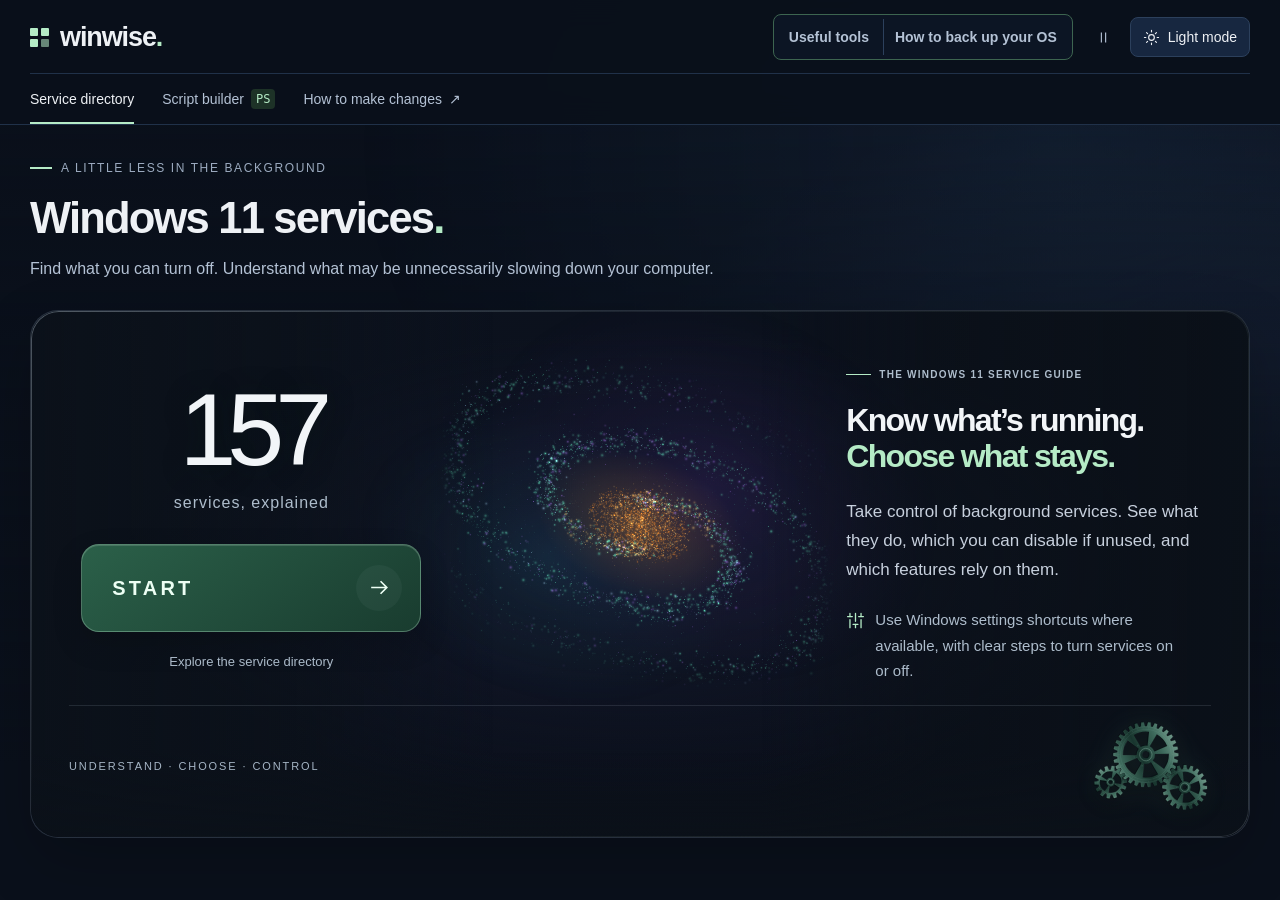
==== commit 5e1ef144: "Winwise 1.6.2: wider backup page with separate section cards Backup guide - Each section is its own " ====
--- a/src/index.html
+++ b/src/index.html
@@ -30,7 +30,7 @@
     <div class="header-utilities"><span class="os-tag"><svg viewBox="0 0 20 20" aria-hidden="true"><path d="M2 3h7v6H2zm9 0h7v6h-7zM2 11h7v6H2zm9 0h7v6h-7z" fill="currentColor"/></svg>Windows 11</span><nav class="header-resources" aria-label="Tools and recovery"><a href="#tools" data-view="tools">Useful tools</a><a href="#backup" data-view="backup">How to back up your OS</a></nav><div class="appearance-controls"><button id="motion-toggle" class="appearance-button" aria-label="Pause background animation" title="Pause background animation"><svg class="pause-icon" viewBox="0 0 24 24" fill="none" stroke="currentColor" stroke-width="1.6" aria-hidden="true"><path d="M9 5v14M15 5v14"/></svg><svg class="play-icon" viewBox="0 0 24 24" fill="none" stroke="currentColor" stroke-width="1.6" aria-hidden="true"><path d="m8 5 11 7-11 7V5Z"/></svg></button><button id="theme-toggle" class="appearance-button theme-toggle" aria-label="Switch to light mode" title="Switch to light mode"><svg class="sun-icon" viewBox="0 0 24 24" fill="none" stroke="currentColor" stroke-width="1.6" stroke-linecap="round" aria-hidden="true"><circle cx="12" cy="12" r="4"/><path d="M12 2v2m0 16v2M2 12h2m16 0h2M5 5l1.5 1.5m11 11L19 19M5 19l1.5-1.5m11-11L19 5"/></svg><svg class="moon-icon" viewBox="0 0 24 24" fill="none" stroke="currentColor" stroke-width="1.6" stroke-linejoin="round" aria-hidden="true"><path d="M20.5 14.2A9 9 0 0 1 9.8 3.5 9 9 0 1 0 20.5 14.2Z"/></svg><span class="theme-toggle-label">Light mode</span></button></div></div>
   </div></header>
   <main class="page-shell">
-    <section class="intro" aria-labelledby="page-title"><div><p class="eyebrow"><span class="tiny-line"></span>A LITTLE LESS IN THE BACKGROUND</p><h1 id="page-title">Windows 11 services<span>.</span></h1><p class="intro-copy">Find what you can turn off. Understand what may be unnecessarily slowing down your computer.</p></div><div class="intro-action"><a class="primary-button" href="#builder" data-view="builder"><span data-icon="terminal"></span>Build a PowerShell script <span aria-hidden="true">↗</span></a><span class="builder-button-note">Select services using the creator, then download the script.</span><span>Updated <time datetime="2026-10-29">October 29, 2026</time></span></div></section>
+    <section class="intro" aria-labelledby="page-title"><div><p class="eyebrow"><span class="tiny-line"></span>A LITTLE LESS IN THE BACKGROUND</p><h1 id="page-title">Windows 11 services<span>.</span></h1><p class="intro-copy">Find what you can turn off. Understand what may be unnecessarily slowing down your computer.</p></div><div class="intro-action"><a class="primary-button" href="#builder" data-view="builder"><span data-icon="terminal"></span>Build a PowerShell script <span aria-hidden="true">↗</span></a><span class="builder-button-note">Select services using the creator, then download the script.</span><span>Updated <time datetime="2026-10-30">October 30, 2026</time></span></div></section>
     <div class="directory-stage">
     <section id="welcome" class="launch-panel" aria-labelledby="launch-title" hidden>
       <canvas class="launch-glass" id="launch-glass" aria-hidden="true"></canvas>
@@ -169,13 +169,13 @@
                 <li><a class="backup-jump" href="#backup" data-backup-jump="system-image-title">Full system images <span aria-hidden="true">↓</span></a></li>
               </ul>
             </div>
-          </div>
-          <div class="backup-note"><h3>A practical combination</h3><ul class="backup-list">
+            <div class="backup-note"><h3>A practical combination</h3><ul class="backup-list">
             <li>Keep a copy of important files away from the PC: on another drive with File History, or in cloud storage.</li>
             <li>Keep System Restore turned on, and check whether your PC has Point-in-time restore.</li>
             <li>While the PC works, make a Windows 11 installation USB or a Recovery Drive. Your PC’s manufacturer may also offer recovery media with its own drivers.</li>
             <li>If your PC uses Device Encryption or BitLocker, know where to find its <a href="https://support.microsoft.com/en-us/windows/security/encryption/find-your-bitlocker-recovery-key" target="_blank" rel="noopener noreferrer">recovery key</a>.</li>
           </ul></div>
+          </div>
           <p class="backup-limits">Availability depends on your Windows 11 version and edition, installed updates, account type, storage, administrator access, and your organization’s policies. Menu names can differ slightly between builds. No backup or recovery method is guaranteed to succeed, so it helps to have more than one.</p>
         </section>
         <section class="backup-section" aria-labelledby="keep-files-title">
@@ -202,239 +202,292 @@
         <div class="backup-group" id="backup-files-group"><span class="backup-type backup-type-files">Prepare</span><h2>Back up my files</h2></div>
         <section class="backup-section" aria-labelledby="file-history-title">
           <div class="backup-section-heading"><span class="backup-number" aria-hidden="true">01</span><h3 id="file-history-title" tabindex="-1">File History: back up personal files</h3></div>
-          <p>File History saves copies of the files in your libraries, such as Documents, Pictures, Videos, and Music, and on your Desktop. It keeps earlier versions, so you can get back a file as it was before a change or deletion.</p>
-          <dl class="backup-facts">
-            <div><dt>Protects</dt><dd>Personal files in your libraries and on your Desktop</dd></div>
-            <div><dt>Stored</dt><dd>An external drive or a network location</dd></div>
-            <div><dt>Personal files</dt><dd>Copies and earlier versions, for the included folders only</dd></div>
-            <div><dt>You need</dt><dd>A drive or network location with enough free space</dd></div>
-            <div><dt>Useful when</dt><dd>A file is deleted or overwritten, or the PC’s drive fails</dd></div>
-          </dl>
-          <h4 class="backup-subheading">Turn on File History</h4>
-          <ol class="backup-steps">
-            <li>Connect an external drive, or make sure the network location you want to use is available.</li>
-            <li>Open <strong>Control Panel → System and Security → File History</strong>.</li>
-            <li>If the drive you want isn’t selected, choose <strong>Select drive</strong>, pick the drive, and select <strong>OK</strong>. Then select <strong>Turn on</strong>.</li>
-            <li>Check which folders are covered: your libraries and Desktop. To add another folder, right-click it in File Explorer, select <strong>Show more options → Include in library</strong>, and choose a library.</li>
-            <li>Leave the drive connected until the first backup finishes, then reopen File History to check that a backup has completed.</li>
-          </ol>
-          <h4 class="backup-subheading">Restore an earlier version</h4>
-          <ol class="backup-steps">
-            <li>In File Explorer, open the folder that contains, or used to contain, the file.</li>
-            <li>Right-click the folder and select <strong>Restore previous versions</strong>. If you don’t see it, select <strong>Show more options</strong> first.</li>
-            <li>On the <strong>Previous Versions</strong> tab, choose a version. To look at it first, select the arrow next to <strong>Open</strong>, then <strong>Open in File History</strong>.</li>
-            <li>Select <strong>Restore</strong>, or select the arrow next to it and choose <strong>Restore to</strong> to save the version somewhere else.</li>
-          </ol>
-          <div class="backup-warning" role="note"><p><strong>Restoring replaces the current version.</strong> Microsoft notes that the replacement can’t be undone. To keep both versions, use <strong>Restore to</strong> and choose another location.</p></div>
-          <p class="backup-limits">File History is a file backup. It doesn’t copy Windows, installed programs, or their settings. You can also copy important folders to a separate drive yourself; those copies don’t update, so repeat the copy after important changes.</p>
-          <div class="backup-source-links"><a class="source-link" href="https://support.microsoft.com/en-us/windows/experience/backup-recovery/backup-and-restore-with-file-history" target="_blank" rel="noopener noreferrer">Microsoft: File History <span aria-hidden="true">↗</span></a></div>
+          <div class="backup-split">
+            <div class="backup-aside">
+              <p>File History saves copies of the files in your libraries, such as Documents, Pictures, Videos, and Music, and on your Desktop. It keeps earlier versions, so you can get back a file as it was before a change or deletion.</p>
+              <dl class="backup-facts">
+                <div><dt>Protects</dt><dd>Personal files in your libraries and on your Desktop</dd></div>
+                <div><dt>Stored</dt><dd>An external drive or a network location</dd></div>
+                <div><dt>Personal files</dt><dd>Copies and earlier versions, for the included folders only</dd></div>
+                <div><dt>You need</dt><dd>A drive or network location with enough free space</dd></div>
+                <div><dt>Useful when</dt><dd>A file is deleted or overwritten, or the PC’s drive fails</dd></div>
+              </dl>
+              <p class="backup-limits">File History is a file backup. It doesn’t copy Windows, installed programs, or their settings. You can also copy important folders to a separate drive yourself; those copies don’t update, so repeat the copy after important changes.</p>
+              <div class="backup-source-links"><a class="source-link" href="https://support.microsoft.com/en-us/windows/experience/backup-recovery/backup-and-restore-with-file-history" target="_blank" rel="noopener noreferrer">Microsoft: File History <span aria-hidden="true">↗</span></a></div>
+            </div>
+            <div class="backup-main">
+              <h4 class="backup-subheading">Turn on File History</h4>
+              <ol class="backup-steps">
+                <li>Connect an external drive, or make sure the network location you want to use is available.</li>
+                <li>Open <strong>Control Panel → System and Security → File History</strong>.</li>
+                <li>If the drive you want isn’t selected, choose <strong>Select drive</strong>, pick the drive, and select <strong>OK</strong>. Then select <strong>Turn on</strong>.</li>
+                <li>Check which folders are covered: your libraries and Desktop. To add another folder, right-click it in File Explorer, select <strong>Show more options → Include in library</strong>, and choose a library.</li>
+                <li>Leave the drive connected until the first backup finishes, then reopen File History to check that a backup has completed.</li>
+              </ol>
+              <h4 class="backup-subheading">Restore an earlier version</h4>
+              <ol class="backup-steps">
+                <li>In File Explorer, open the folder that contains, or used to contain, the file.</li>
+                <li>Right-click the folder and select <strong>Restore previous versions</strong>. If you don’t see it, select <strong>Show more options</strong> first.</li>
+                <li>On the <strong>Previous Versions</strong> tab, choose a version. To look at it first, select the arrow next to <strong>Open</strong>, then <strong>Open in File History</strong>.</li>
+                <li>Select <strong>Restore</strong>, or select the arrow next to it and choose <strong>Restore to</strong> to save the version somewhere else.</li>
+              </ol>
+              <div class="backup-warning" role="note"><p><strong>Restoring replaces the current version.</strong> Microsoft notes that the replacement can’t be undone. To keep both versions, use <strong>Restore to</strong> and choose another location.</p></div>
+            </div>
+          </div>
         </section>
         <section class="backup-section" aria-labelledby="windows-backup-title">
           <div class="backup-section-heading"><span class="backup-number" aria-hidden="true">02</span><h3 id="windows-backup-title" tabindex="-1">Windows Backup and OneDrive</h3></div>
-          <p>The Windows Backup app can sync selected folders to OneDrive and remember supported settings and app information with your Microsoft account. It helps you get set up again on a new or reinstalled PC.</p>
-          <dl class="backup-facts">
-            <div><dt>Protects</dt><dd>Selected folders, supported Windows settings, and information about your apps</dd></div>
-            <div><dt>Stored</dt><dd>OneDrive and your Microsoft account</dd></div>
-            <div><dt>Personal files</dt><dd>Selected folders, such as Desktop, Documents, and Pictures, kept in sync with OneDrive</dd></div>
-            <div><dt>You need</dt><dd>A personal Microsoft account, an internet connection, and enough OneDrive storage</dd></div>
-            <div><dt>Useful when</dt><dd>You move to a new PC, reinstall Windows, or want your files on more than one device</dd></div>
-          </dl>
-          <h4 class="backup-subheading">Set up Windows Backup</h4>
-          <ol class="backup-steps">
-            <li>Sign in to Windows with a personal Microsoft account, such as an outlook.com address. The consumer app doesn’t work with work or school accounts.</li>
-            <li>Open <strong>Windows Backup</strong> from Start, or go to <strong>Settings → Accounts → Windows backup</strong>.</li>
-            <li>Under <strong>Folders</strong>, choose which folders to sync to OneDrive.</li>
-            <li>Choose the apps and preferences you want Windows to remember, then select <strong>Back up</strong>.</li>
-            <li>Check the backup status in Windows Backup or in <strong>Settings → Accounts → Windows backup</strong>. If OneDrive reports a problem, check that you’re signed in and have enough storage.</li>
-          </ol>
-          <div class="backup-warning" role="note"><p><strong>OneDrive can keep a cloud copy of synced files.</strong> Changes and deletions can also sync, so keep another backup of files you cannot replace.</p></div>
-          <h4 class="backup-subheading">Get things back</h4>
-          <ul class="backup-list">
-            <li><strong>Files:</strong> sign in to OneDrive with the same Microsoft account to get to your synced folders.</li>
-            <li><strong>Deleted or changed files:</strong> OneDrive’s <strong>Recycle bin</strong> can bring back deleted files, and <strong>Version history</strong> can bring back an earlier version of a file. Both keep items only for a limited time, which depends on your account and settings.</li>
-            <li><strong>New or reinstalled PC:</strong> during setup, sign in with the same account. If Windows finds a compatible backup, it offers to restore your supported settings and app information.</li>
-            <li><strong>Apps:</strong> your pinned apps come back as pins. Microsoft Store apps can be reinstalled by selecting their pins; for other apps, Windows directs you to download the installer.</li>
-          </ul>
-          <p class="backup-limits">Windows Backup isn’t a complete system image. It doesn’t guarantee that every app, license, setting, or file comes back automatically. On a work or school PC, settings backup is a separate feature controlled by your organization.</p>
-          <div class="backup-source-links"><a class="source-link" href="https://support.microsoft.com/en-us/windows/experience/backup-recovery/back-up-and-restore-with-windows-backup" target="_blank" rel="noopener noreferrer">Microsoft: Windows Backup <span aria-hidden="true">↗</span></a><a class="source-link" href="https://support.microsoft.com/en-us/onedrive/restore-your-onedrive-files" target="_blank" rel="noopener noreferrer">Microsoft: restore deleted OneDrive files <span aria-hidden="true">↗</span></a><a class="source-link" href="https://learn.microsoft.com/en-us/windows/configuration/windows-backup/" target="_blank" rel="noopener noreferrer">Microsoft: settings backup for organizations <span aria-hidden="true">↗</span></a></div>
+          <div class="backup-split">
+            <div class="backup-aside">
+              <p>The Windows Backup app can sync selected folders to OneDrive and remember supported settings and app information with your Microsoft account. It helps you get set up again on a new or reinstalled PC.</p>
+              <dl class="backup-facts">
+                <div><dt>Protects</dt><dd>Selected folders, supported Windows settings, and information about your apps</dd></div>
+                <div><dt>Stored</dt><dd>OneDrive and your Microsoft account</dd></div>
+                <div><dt>Personal files</dt><dd>Selected folders, such as Desktop, Documents, and Pictures, kept in sync with OneDrive</dd></div>
+                <div><dt>You need</dt><dd>A personal Microsoft account, an internet connection, and enough OneDrive storage</dd></div>
+                <div><dt>Useful when</dt><dd>You move to a new PC, reinstall Windows, or want your files on more than one device</dd></div>
+              </dl>
+              <p class="backup-limits">Windows Backup isn’t a complete system image. It doesn’t guarantee that every app, license, setting, or file comes back automatically. On a work or school PC, settings backup is a separate feature controlled by your organization.</p>
+              <div class="backup-source-links"><a class="source-link" href="https://support.microsoft.com/en-us/windows/experience/backup-recovery/back-up-and-restore-with-windows-backup" target="_blank" rel="noopener noreferrer">Microsoft: Windows Backup <span aria-hidden="true">↗</span></a><a class="source-link" href="https://support.microsoft.com/en-us/onedrive/restore-your-onedrive-files" target="_blank" rel="noopener noreferrer">Microsoft: restore deleted OneDrive files <span aria-hidden="true">↗</span></a><a class="source-link" href="https://learn.microsoft.com/en-us/windows/configuration/windows-backup/" target="_blank" rel="noopener noreferrer">Microsoft: settings backup for organizations <span aria-hidden="true">↗</span></a></div>
+            </div>
+            <div class="backup-main">
+              <h4 class="backup-subheading">Set up Windows Backup</h4>
+              <ol class="backup-steps">
+                <li>Sign in to Windows with a personal Microsoft account, such as an outlook.com address. The consumer app doesn’t work with work or school accounts.</li>
+                <li>Open <strong>Windows Backup</strong> from Start, or go to <strong>Settings → Accounts → Windows backup</strong>.</li>
+                <li>Under <strong>Folders</strong>, choose which folders to sync to OneDrive.</li>
+                <li>Choose the apps and preferences you want Windows to remember, then select <strong>Back up</strong>.</li>
+                <li>Check the backup status in Windows Backup or in <strong>Settings → Accounts → Windows backup</strong>. If OneDrive reports a problem, check that you’re signed in and have enough storage.</li>
+              </ol>
+              <div class="backup-warning" role="note"><p><strong>OneDrive can keep a cloud copy of synced files.</strong> Changes and deletions can also sync, so keep another backup of files you cannot replace.</p></div>
+              <h4 class="backup-subheading">Get things back</h4>
+              <ul class="backup-list">
+                <li><strong>Files:</strong> sign in to OneDrive with the same Microsoft account to get to your synced folders.</li>
+                <li><strong>Deleted or changed files:</strong> OneDrive’s <strong>Recycle bin</strong> can bring back deleted files, and <strong>Version history</strong> can bring back an earlier version of a file. Both keep items only for a limited time, which depends on your account and settings.</li>
+                <li><strong>New or reinstalled PC:</strong> during setup, sign in with the same account. If Windows finds a compatible backup, it offers to restore your supported settings and app information.</li>
+                <li><strong>Apps:</strong> your pinned apps come back as pins. Microsoft Store apps can be reinstalled by selecting their pins; for other apps, Windows directs you to download the installer.</li>
+              </ul>
+            </div>
+          </div>
         </section>
         <div class="backup-group" id="backup-recover-group"><span class="backup-type backup-type-points">Fix a problem</span><h2>Recover Windows</h2></div>
         <section class="backup-section" aria-labelledby="windows-update-repair-title">
           <div class="backup-section-heading"><span class="backup-number" aria-hidden="true">03</span><h3 id="windows-update-repair-title" tabindex="-1">Fix problems using Windows Update</h3></div>
-          <p>If Windows still starts but isn’t working properly, this reinstalls the current version of Windows to repair system components. It keeps your <strong>files, apps, and settings</strong>, so it’s a good first step before anything more drastic.</p>
-          <dl class="backup-facts">
-            <div><dt>Personal files</dt><dd>Kept</dd></div>
-            <div><dt>Apps and settings</dt><dd>Kept</dd></div>
-            <div><dt>You need</dt><dd>Windows 11, version 22H2 or later with the February 2024 optional update or a later update, Windows that starts, and an internet connection. It may not appear on PCs managed by an organization.</dd></div>
-            <div><dt>Useful when</dt><dd>Windows starts but system files or components seem damaged, especially after an update</dd></div>
-          </dl>
-          <ol class="backup-steps">
-            <li>Go to <strong>Settings → System → Recovery</strong>.</li>
-            <li>Next to <strong>Fix problems using Windows Update</strong>, select <strong>Reinstall now</strong>.</li>
-            <li>Follow the prompts. Windows downloads and installs the files, then restarts. Keep the PC plugged in.</li>
-          </ol>
-          <div class="backup-source-links"><a class="source-link" href="https://support.microsoft.com/en-us/windows/deployment/install-upgrade/fix-issues-by-reinstalling-the-current-version-of-windows" target="_blank" rel="noopener noreferrer">Microsoft: reinstall through Windows Update <span aria-hidden="true">↗</span></a></div>
+          <div class="backup-split">
+            <div class="backup-aside">
+              <p>If Windows still starts but isn’t working properly, this reinstalls the current version of Windows to repair system components. It keeps your <strong>files, apps, and settings</strong>, so it’s a good first step before anything more drastic.</p>
+              <dl class="backup-facts">
+                <div><dt>Personal files</dt><dd>Kept</dd></div>
+                <div><dt>Apps and settings</dt><dd>Kept</dd></div>
+                <div><dt>You need</dt><dd>Windows 11, version 22H2 or later with the February 2024 optional update or a later update, Windows that starts, and an internet connection. It may not appear on PCs managed by an organization.</dd></div>
+                <div><dt>Useful when</dt><dd>Windows starts but system files or components seem damaged, especially after an update</dd></div>
+              </dl>
+              <div class="backup-source-links"><a class="source-link" href="https://support.microsoft.com/en-us/windows/deployment/install-upgrade/fix-issues-by-reinstalling-the-current-version-of-windows" target="_blank" rel="noopener noreferrer">Microsoft: reinstall through Windows Update <span aria-hidden="true">↗</span></a></div>
+            </div>
+            <div class="backup-main">
+              <ol class="backup-steps">
+                <li>Go to <strong>Settings → System → Recovery</strong>.</li>
+                <li>Next to <strong>Fix problems using Windows Update</strong>, select <strong>Reinstall now</strong>.</li>
+                <li>Follow the prompts. Windows downloads and installs the files, then restarts. Keep the PC plugged in.</li>
+              </ol>
+            </div>
+          </div>
         </section>
         <section class="backup-section" aria-labelledby="system-restore-title">
           <div class="backup-section-heading"><span class="backup-number" aria-hidden="true">04</span><h3 id="system-restore-title" tabindex="-1">System Restore</h3></div>
-          <p>System Restore rolls back system files, registry settings, and installed programs to an earlier restore point. Microsoft says it doesn’t affect your personal files, which also means it doesn’t back them up.</p>
-          <dl class="backup-facts">
-            <div><dt>Stored</dt><dd>On the same PC, in disk space you allow on the protected drive</dd></div>
-            <div><dt>Personal files</dt><dd>Kept unchanged; not part of the restore point</dd></div>
-            <div><dt>Apps and settings</dt><dd>Rolled back. Apps, drivers, and updates installed after the point can be removed.</dd></div>
-            <div><dt>You need</dt><dd>System Protection turned on for the Windows drive, and a restore point. Administrator access may be needed.</dd></div>
-            <div><dt>Useful when</dt><dd>Windows misbehaves after an app, driver, update, or settings change</dd></div>
-          </dl>
-          <h4 class="backup-subheading">Create a restore point</h4>
-          <ol class="backup-steps">
-            <li>Open <strong>Start</strong>, search for <strong>Create a restore point</strong>, and open the matching result.</li>
-            <li>On the <strong>System Protection</strong> tab, select the Windows drive, usually <strong>C:</strong>.</li>
-            <li>If protection is off for that drive, select <strong>Configure</strong>, choose <strong>Turn on system protection</strong>, use the slider to allow disk space, then select <strong>Apply → OK</strong>.</li>
-            <li>Select <strong>Create</strong>, enter a name you’ll recognize, such as <strong>Before graphics driver update</strong>, and select <strong>Create</strong>.</li>
-          </ol>
-          <p class="backup-limits">Windows also creates restore points automatically. Older points can be removed as Windows manages the space you allowed, so a named point might not be available later.</p>
-          <h4 class="backup-subheading">Restore</h4>
-          <ul class="backup-list">
-            <li><strong>Windows starts:</strong> press <strong>Windows logo key + R</strong>, type <strong>rstrui.exe</strong>, and press <strong>Enter</strong>. Choose a restore point, optionally select <strong>Scan for affected programs</strong>, then <strong>Next → Finish</strong>.</li>
-            <li><strong>Windows doesn’t start:</strong> <a href="#backup" data-backup-jump="recovery-title">open Windows RE</a> and select <strong>Troubleshoot → Advanced options → System Restore</strong>.</li>
-          </ul>
-          <div class="backup-source-links"><a class="source-link" href="https://support.microsoft.com/en-us/windows/experience/backup-recovery/system-protection" target="_blank" rel="noopener noreferrer">Microsoft: create a restore point <span aria-hidden="true">↗</span></a><a class="source-link" href="https://support.microsoft.com/en-us/windows/experience/backup-recovery/system-restore" target="_blank" rel="noopener noreferrer">Microsoft: System Restore <span aria-hidden="true">↗</span></a></div>
+          <div class="backup-split">
+            <div class="backup-aside">
+              <p>System Restore rolls back system files, registry settings, and installed programs to an earlier restore point. Microsoft says it doesn’t affect your personal files, which also means it doesn’t back them up.</p>
+              <dl class="backup-facts">
+                <div><dt>Stored</dt><dd>On the same PC, in disk space you allow on the protected drive</dd></div>
+                <div><dt>Personal files</dt><dd>Kept unchanged; not part of the restore point</dd></div>
+                <div><dt>Apps and settings</dt><dd>Rolled back. Apps, drivers, and updates installed after the point can be removed.</dd></div>
+                <div><dt>You need</dt><dd>System Protection turned on for the Windows drive, and a restore point. Administrator access may be needed.</dd></div>
+                <div><dt>Useful when</dt><dd>Windows misbehaves after an app, driver, update, or settings change</dd></div>
+              </dl>
+              <p class="backup-limits">Windows also creates restore points automatically. Older points can be removed as Windows manages the space you allowed, so a named point might not be available later.</p>
+              <div class="backup-source-links"><a class="source-link" href="https://support.microsoft.com/en-us/windows/experience/backup-recovery/system-protection" target="_blank" rel="noopener noreferrer">Microsoft: create a restore point <span aria-hidden="true">↗</span></a><a class="source-link" href="https://support.microsoft.com/en-us/windows/experience/backup-recovery/system-restore" target="_blank" rel="noopener noreferrer">Microsoft: System Restore <span aria-hidden="true">↗</span></a></div>
+            </div>
+            <div class="backup-main">
+              <h4 class="backup-subheading">Create a restore point</h4>
+              <ol class="backup-steps">
+                <li>Open <strong>Start</strong>, search for <strong>Create a restore point</strong>, and open the matching result.</li>
+                <li>On the <strong>System Protection</strong> tab, select the Windows drive, usually <strong>C:</strong>.</li>
+                <li>If protection is off for that drive, select <strong>Configure</strong>, choose <strong>Turn on system protection</strong>, use the slider to allow disk space, then select <strong>Apply → OK</strong>.</li>
+                <li>Select <strong>Create</strong>, enter a name you’ll recognize, such as <strong>Before graphics driver update</strong>, and select <strong>Create</strong>.</li>
+              </ol>
+              <h4 class="backup-subheading">Restore</h4>
+              <ul class="backup-list">
+                <li><strong>Windows starts:</strong> press <strong>Windows logo key + R</strong>, type <strong>rstrui.exe</strong>, and press <strong>Enter</strong>. Choose a restore point, optionally select <strong>Scan for affected programs</strong>, then <strong>Next → Finish</strong>.</li>
+                <li><strong>Windows doesn’t start:</strong> <a href="#backup" data-backup-jump="recovery-title">open Windows RE</a> and select <strong>Troubleshoot → Advanced options → System Restore</strong>.</li>
+              </ul>
+            </div>
+          </div>
         </section>
         <section class="backup-section" aria-labelledby="pitr-title">
           <div class="backup-section-heading"><span class="backup-number" aria-hidden="true">05</span><h3 id="pitr-title" tabindex="-1">Point-in-time restore</h3></div>
-          <p>Point-in-time restore is separate from System Restore. When it’s on, Windows creates restore points automatically, about every 24 hours by default, and normally keeps each one for up to 72 hours. Restoring a point rolls back the <strong>whole Windows drive</strong>, including your local files.</p>
-          <dl class="backup-facts">
-            <div><dt>Stored</dt><dd>On the same PC, for up to 72 hours; points can be removed sooner when storage runs low</dd></div>
-            <div><dt>Personal files</dt><dd>Rolled back. Local files on the Windows drive return to the selected point; newer files and changes are lost. Other drives aren’t restored, and Microsoft says files in cloud services such as OneDrive aren’t affected.</dd></div>
-            <div><dt>Apps and settings</dt><dd>Rolled back</dd></div>
-            <div><dt>You need</dt><dd>A supported device with Windows 11, version 24H2 or later, the feature turned on, and enough free disk space</dd></div>
-            <div><dt>Useful when</dt><dd>Something went wrong in the last few days and you want the whole PC back as it was</dd></div>
-          </dl>
-          <p>On Home devices, and on Pro devices not managed by an organization, Microsoft says it’s on by default only when the Windows volume is 200 GB or larger (its size, not its free space). On a smaller volume you can turn it on yourself. Microsoft’s documentation currently differs about the default on organization-managed devices running 26H2, so check the setting and follow your organization’s policy.</p>
-          <h4 class="backup-subheading">Check that it’s on</h4>
-          <ol class="backup-steps">
-            <li>Go to <strong>Settings → System → Recovery → Point-in-time restore → View or edit</strong>, and approve the administrator prompt.</li>
-            <li>Check that the feature is on, and look at the available restore points. If you just turned it on, check again later to confirm that one has been created.</li>
-          </ol>
-          <p class="backup-limits">Points are created on a schedule, not on demand. Windows removes them when they expire, when they reach their storage limit, or when free space drops to 20 GB or less. It’s short-term protection, not a replacement for a file backup.</p>
-          <h4 class="backup-subheading">Restore a point</h4>
-          <div class="backup-warning" role="note"><p><strong>Everything on the Windows drive returns to the selected point.</strong> Local files, apps, settings, and passwords changed after it are lost. If you can still reach important newer files, copy them to another drive or to cloud storage first.</p></div>
-          <ol class="backup-steps">
-            <li><a href="#backup" data-backup-jump="recovery-title">Open Windows RE</a> and select <strong>Troubleshoot → Point-in-time restore</strong>.</li>
-            <li>Enter your BitLocker recovery key if asked, choose a restore point, and select <strong>Continue</strong>.</li>
-            <li>Review the point, Windows version, and data-loss warning, then select <strong>Restore</strong>. Keep the PC plugged in until it restarts into Windows.</li>
-          </ol>
-          <p class="backup-limits">If Point-in-time restore isn’t available, or you need to go back further than about three days, Microsoft suggests System Restore instead.</p>
-          <div class="backup-source-links"><a class="source-link" href="https://support.microsoft.com/en-us/windows/experience/backup-recovery/point-time-restore-for-windows" target="_blank" rel="noopener noreferrer">Microsoft: Point-in-time restore <span aria-hidden="true">↗</span></a><a class="source-link" href="https://learn.microsoft.com/en-us/windows/configuration/point-in-time-restore" target="_blank" rel="noopener noreferrer">Microsoft: Point-in-time restore technical details <span aria-hidden="true">↗</span></a></div>
+          <div class="backup-split">
+            <div class="backup-aside">
+              <p>Point-in-time restore is separate from System Restore. When it’s on, Windows creates restore points automatically, about every 24 hours by default, and normally keeps each one for up to 72 hours. Restoring a point rolls back the <strong>whole Windows drive</strong>, including your local files.</p>
+              <dl class="backup-facts">
+                <div><dt>Stored</dt><dd>On the same PC, for up to 72 hours; points can be removed sooner when storage runs low</dd></div>
+                <div><dt>Personal files</dt><dd>Rolled back. Local files on the Windows drive return to the selected point; newer files and changes are lost. Other drives aren’t restored, and Microsoft says files in cloud services such as OneDrive aren’t affected.</dd></div>
+                <div><dt>Apps and settings</dt><dd>Rolled back</dd></div>
+                <div><dt>You need</dt><dd>A supported device with Windows 11, version 24H2 or later, the feature turned on, and enough free disk space</dd></div>
+                <div><dt>Useful when</dt><dd>Something went wrong in the last few days and you want the whole PC back as it was</dd></div>
+              </dl>
+              <p>On Home devices, and on Pro devices not managed by an organization, Microsoft says it’s on by default only when the Windows volume is 200 GB or larger (its size, not its free space). On a smaller volume you can turn it on yourself. Microsoft’s documentation currently differs about the default on organization-managed devices running 26H2, so check the setting and follow your organization’s policy.</p>
+              <div class="backup-source-links"><a class="source-link" href="https://support.microsoft.com/en-us/windows/experience/backup-recovery/point-time-restore-for-windows" target="_blank" rel="noopener noreferrer">Microsoft: Point-in-time restore <span aria-hidden="true">↗</span></a><a class="source-link" href="https://learn.microsoft.com/en-us/windows/configuration/point-in-time-restore" target="_blank" rel="noopener noreferrer">Microsoft: Point-in-time restore technical details <span aria-hidden="true">↗</span></a></div>
+            </div>
+            <div class="backup-main">
+              <h4 class="backup-subheading">Check that it’s on</h4>
+              <ol class="backup-steps">
+                <li>Go to <strong>Settings → System → Recovery → Point-in-time restore → View or edit</strong>, and approve the administrator prompt.</li>
+                <li>Check that the feature is on, and look at the available restore points. If you just turned it on, check again later to confirm that one has been created.</li>
+              </ol>
+              <p class="backup-limits">Points are created on a schedule, not on demand. Windows removes them when they expire, when they reach their storage limit, or when free space drops to 20 GB or less. It’s short-term protection, not a replacement for a file backup.</p>
+              <h4 class="backup-subheading">Restore a point</h4>
+              <div class="backup-warning" role="note"><p><strong>Everything on the Windows drive returns to the selected point.</strong> Local files, apps, settings, and passwords changed after it are lost. If you can still reach important newer files, copy them to another drive or to cloud storage first.</p></div>
+              <ol class="backup-steps">
+                <li><a href="#backup" data-backup-jump="recovery-title">Open Windows RE</a> and select <strong>Troubleshoot → Point-in-time restore</strong>.</li>
+                <li>Enter your BitLocker recovery key if asked, choose a restore point, and select <strong>Continue</strong>.</li>
+                <li>Review the point, Windows version, and data-loss warning, then select <strong>Restore</strong>. Keep the PC plugged in until it restarts into Windows.</li>
+              </ol>
+              <p class="backup-limits">If Point-in-time restore isn’t available, or you need to go back further than about three days, Microsoft suggests System Restore instead.</p>
+            </div>
+          </div>
         </section>
         <section class="backup-section" aria-labelledby="reset-title">
           <div class="backup-section-heading"><span class="backup-number" aria-hidden="true">06</span><h3 id="reset-title" tabindex="-1">Reset this PC</h3></div>
-          <p>Reset this PC reinstalls Windows using the PC’s own recovery tools. You choose whether to keep your personal files. Either way, your installed apps and settings are removed. Microsoft suggests trying the less disruptive options above first.</p>
-          <div class="backup-comparison">
-            <div>
-              <h4>Keep my files</h4>
-              <p><strong>Personal files:</strong> kept.<br><strong>Apps and settings:</strong> removed. Some manufacturer apps or customizations may be restored, depending on the options you choose.</p>
-            </div>
-            <div>
-              <h4>Remove everything</h4>
-              <p><strong>Personal files:</strong> removed.<br><strong>Apps and settings:</strong> removed. Use this for a fresh start. Before giving the PC away, also turn on <strong>Clean data</strong>, which makes removed files harder to recover.</p>
-            </div>
-          </div>
-          <ol class="backup-steps">
-            <li><strong>If Windows starts:</strong> go to <strong>Settings → System → Recovery</strong> and, next to <strong>Reset this PC</strong>, select <strong>Reset PC</strong>.<br><strong>If Windows doesn’t start:</strong> <a href="#backup" data-backup-jump="recovery-title">open Windows RE</a> and select <strong>Troubleshoot → Reset this PC</strong>.</li>
-            <li>Choose <strong>Keep my files</strong> or <strong>Remove everything</strong>.</li>
-            <li>Choose <strong>Cloud download</strong> or <strong>Local reinstall</strong>.</li>
-            <li>Review the summary of what will happen, then select <strong>Reset</strong>. Keep the PC plugged in.</li>
-          </ol>
-          <div class="backup-warning" role="note"><p><strong>Don’t restart the PC during a reset.</strong> Microsoft notes that the screen can stay black for a long time, sometimes more than 15 minutes, and the PC may restart by itself. Restarting it yourself can make the reset fail.</p></div>
-          <p><strong>Cloud download</strong> downloads fresh Windows installation files from Microsoft. It isn’t a cloud backup of your files. <strong>Local reinstall</strong> uses files already on the PC; if it fails, try Cloud download.</p>
-          <p class="backup-limits">Make a list of the apps you’ll need to reinstall, and have your installers and licenses ready.</p>
-          <div class="backup-source-links"><a class="source-link" href="https://support.microsoft.com/en-us/windows/experience/backup-recovery/reset-your-pc" target="_blank" rel="noopener noreferrer">Microsoft: reset your PC <span aria-hidden="true">↗</span></a><a class="source-link" href="https://support.microsoft.com/en-us/windows/experience/backup-recovery/recovery-options-in-windows" target="_blank" rel="noopener noreferrer">Microsoft: recovery options <span aria-hidden="true">↗</span></a></div>
+          <div class="backup-split">
+            <div class="backup-aside">
+              <p>Reset this PC reinstalls Windows using the PC’s own recovery tools. You choose whether to keep your personal files. Either way, your installed apps and settings are removed. Microsoft suggests trying the less disruptive options above first.</p>
+              <div class="backup-comparison">
+                <div>
+                  <h4>Keep my files</h4>
+                  <p><strong>Personal files:</strong> kept.<br><strong>Apps and settings:</strong> removed. Some manufacturer apps or customizations may be restored, depending on the options you choose.</p>
+                </div>
+                <div>
+                  <h4>Remove everything</h4>
+                  <p><strong>Personal files:</strong> removed.<br><strong>Apps and settings:</strong> removed. Use this for a fresh start. Before giving the PC away, also turn on <strong>Clean data</strong>, which makes removed files harder to recover.</p>
+                </div>
+              </div>
+              <div class="backup-source-links"><a class="source-link" href="https://support.microsoft.com/en-us/windows/experience/backup-recovery/reset-your-pc" target="_blank" rel="noopener noreferrer">Microsoft: reset your PC <span aria-hidden="true">↗</span></a><a class="source-link" href="https://support.microsoft.com/en-us/windows/experience/backup-recovery/recovery-options-in-windows" target="_blank" rel="noopener noreferrer">Microsoft: recovery options <span aria-hidden="true">↗</span></a></div>
+            </div>
+            <div class="backup-main">
+              <ol class="backup-steps">
+                <li><strong>If Windows starts:</strong> go to <strong>Settings → System → Recovery</strong> and, next to <strong>Reset this PC</strong>, select <strong>Reset PC</strong>.<br><strong>If Windows doesn’t start:</strong> <a href="#backup" data-backup-jump="recovery-title">open Windows RE</a> and select <strong>Troubleshoot → Reset this PC</strong>.</li>
+                <li>Choose <strong>Keep my files</strong> or <strong>Remove everything</strong>.</li>
+                <li>Choose <strong>Cloud download</strong> or <strong>Local reinstall</strong>.</li>
+                <li>Review the summary of what will happen, then select <strong>Reset</strong>. Keep the PC plugged in.</li>
+              </ol>
+              <div class="backup-warning" role="note"><p><strong>Don’t restart the PC during a reset.</strong> Microsoft notes that the screen can stay black for a long time, sometimes more than 15 minutes, and the PC may restart by itself. Restarting it yourself can make the reset fail.</p></div>
+              <p><strong>Cloud download</strong> downloads fresh Windows installation files from Microsoft. It isn’t a cloud backup of your files. <strong>Local reinstall</strong> uses files already on the PC; if it fails, try Cloud download.</p>
+              <p class="backup-limits">Make a list of the apps you’ll need to reinstall, and have your installers and licenses ready.</p>
+            </div>
+          </div>
         </section>
         <section class="backup-section" aria-labelledby="install-usb-title">
           <div class="backup-section-heading"><span class="backup-number" aria-hidden="true">07</span><h3 id="install-usb-title" tabindex="-1">Windows 11 installation USB</h3></div>
-          <p>An installation USB is the most useful thing to have when Windows won’t start. You can make it in advance, or on another working PC when you need it. It can open the recovery tools, reinstall Windows while keeping your files, or install a fresh copy.</p>
-          <h4 class="backup-subheading">Make the USB</h4>
-          <div class="backup-warning" role="note"><p><strong>Making the USB erases everything on it.</strong> Use a blank USB drive of at least 8 GB, or copy anything you need from it first.</p></div>
-          <ol class="backup-steps">
-            <li>On a working Windows PC, go to Microsoft’s <a href="https://www.microsoft.com/software-download/windows11" target="_blank" rel="noopener noreferrer">Download Windows 11</a> page. Under <strong>Create Windows 11 Installation Media</strong>, select <strong>Download now</strong>.</li>
-            <li>Run the Media Creation Tool, approve the administrator prompt, and accept the license terms.</li>
-            <li>Choose the language and edition, select <strong>USB flash drive</strong>, pick your USB drive, and let the tool finish.</li>
-          </ol>
-          <p class="backup-limits">The Media Creation Tool makes media for x64 PCs. If your PC runs Windows on Arm, use Microsoft’s <a href="https://www.microsoft.com/software-download/windows11arm64" target="_blank" rel="noopener noreferrer">Windows 11 Arm64 download</a>, which may need drivers from your PC’s manufacturer to start, or use your manufacturer’s recovery media. For the best driver compatibility on any PC, Microsoft suggests checking whether your manufacturer offers its own recovery media.</p>
-          <h4 class="backup-subheading">Three ways to use it</h4>
-          <div class="backup-usb-uses">
-            <div>
-              <h5>1. Repair without reinstalling</h5>
-              <p class="backup-usb-result"><strong>Files, apps, settings:</strong> depend on the tool you choose</p>
-              <p>Start the PC from the USB. On the first Windows Setup screen, select <strong>Next</strong>, then <strong>Repair my PC</strong>. This opens recovery tools such as Startup Repair and System Restore. The tools offered can differ from those on the PC’s own recovery menu. Opening them changes nothing by itself.</p>
-            </div>
-            <div>
-              <h5>2. Reinstall and keep everything</h5>
-              <p class="backup-usb-result"><strong>Files, apps, settings:</strong> kept</p>
-              <p>Only if Windows still starts. Open the USB in File Explorer and run <strong>setup.exe</strong>. Select <strong>Change what to keep</strong>, choose <strong>Keep personal files and apps</strong>, then select <strong>Next</strong> and <strong>Install</strong>. Use media for the same edition as your installed Windows. If <strong>Keep personal files and apps</strong> isn’t offered, stop unless you’re ready to reinstall your apps.</p>
-            </div>
-            <div>
-              <h5>3. Clean install</h5>
-              <p class="backup-usb-result"><strong>Files, apps, settings:</strong> removed</p>
-              <div class="backup-warning" role="note"><p><strong>A clean install removes your personal files, apps, settings, and manufacturer customizations.</strong> Back up your files first.</p></div>
-              <p>Before you start, check that the PC’s digital license is linked to your Microsoft account, or have your product key. Microsoft says not to continue without one of them.</p>
-              <p>Start the PC from the USB, select <strong>Install Windows 11</strong>, and confirm that everything will be deleted. Choose the edition that matches your license. Where Setup lists partitions, delete only those on <strong>Disk 0</strong>, then install to <strong>Disk 0 Unallocated Space</strong>.</p>
-              <div class="backup-warning" role="note"><p><strong>Don’t change partitions on any other disk,</strong> such as Disk 1. On a PC with more than one drive, that can erase a data drive.</p></div>
-            </div>
-          </div>
-          <p class="backup-limits"><strong>Starting from the USB:</strong> if Windows runs, go to <strong>Settings → System → Recovery → Advanced startup → Restart now</strong>, then select <strong>Use a device</strong>. Otherwise use your PC’s boot menu key while it starts; the key varies by manufacturer. A PC that was activated before normally reactivates after reinstalling the same edition.</p>
-          <details class="backup-recovery-option"><summary>Alternative: Recovery Drive</summary>
-            <p>A Recovery Drive is a USB drive made on your PC. It includes the built-in Windows files, updates installed when you made it, and any customizations from your PC’s manufacturer, and it’s meant for that PC. Microsoft recommends making one while your PC works, as a last-resort option. It contains <strong>no backup of your personal files</strong>: reinstalling with <strong>Recover from a drive</strong> removes files, apps, and settings. It can also open the recovery tools.</p>
-            <div class="backup-warning" role="note"><p><strong>Creating a Recovery Drive erases existing data on the selected USB drive.</strong> Copy anything you need from it first.</p></div>
-            <ol class="backup-steps">
-              <li>Search Start for <strong>Recovery Drive</strong> and open it. Approve the administrator prompt if Windows asks.</li>
-              <li>Keep <strong>Back up system files to the recovery drive</strong> selected, then select <strong>Next</strong>.</li>
-              <li>Connect the USB drive, select it, then select <strong>Next</strong> and <strong>Create</strong>. Copying can take a while.</li>
-            </ol>
-            <p>Microsoft recommends recreating it once a year so it includes recent updates.</p>
-          </details>
-          <div class="backup-source-links"><a class="source-link" href="https://support.microsoft.com/en-us/windows/deployment/install-upgrade/create-installation-media-for-windows" target="_blank" rel="noopener noreferrer">Microsoft: create installation media <span aria-hidden="true">↗</span></a><a class="source-link" href="https://support.microsoft.com/en-us/windows/deployment/install-upgrade/reinstall-windows-with-the-installation-media" target="_blank" rel="noopener noreferrer">Microsoft: reinstall with installation media <span aria-hidden="true">↗</span></a><a class="source-link" href="https://support.microsoft.com/en-us/windows/experience/backup-recovery/recovery-drive" target="_blank" rel="noopener noreferrer">Microsoft: Recovery Drive <span aria-hidden="true">↗</span></a></div>
+          <div class="backup-split">
+            <div class="backup-aside">
+              <p>An installation USB is the most useful thing to have when Windows won’t start. You can make it in advance, or on another working PC when you need it. It can open the recovery tools, reinstall Windows while keeping your files, or install a fresh copy.</p>
+              <h4 class="backup-subheading">Make the USB</h4>
+              <div class="backup-warning" role="note"><p><strong>Making the USB erases everything on it.</strong> Use a blank USB drive of at least 8 GB, or copy anything you need from it first.</p></div>
+              <ol class="backup-steps">
+                <li>On a working Windows PC, go to Microsoft’s <a href="https://www.microsoft.com/software-download/windows11" target="_blank" rel="noopener noreferrer">Download Windows 11</a> page. Under <strong>Create Windows 11 Installation Media</strong>, select <strong>Download now</strong>.</li>
+                <li>Run the Media Creation Tool, approve the administrator prompt, and accept the license terms.</li>
+                <li>Choose the language and edition, select <strong>USB flash drive</strong>, pick your USB drive, and let the tool finish.</li>
+              </ol>
+              <p class="backup-limits">The Media Creation Tool makes media for x64 PCs. If your PC runs Windows on Arm, use Microsoft’s <a href="https://www.microsoft.com/software-download/windows11arm64" target="_blank" rel="noopener noreferrer">Windows 11 Arm64 download</a>, which may need drivers from your PC’s manufacturer to start, or use your manufacturer’s recovery media. For the best driver compatibility on any PC, Microsoft suggests checking whether your manufacturer offers its own recovery media.</p>
+              <div class="backup-source-links"><a class="source-link" href="https://support.microsoft.com/en-us/windows/deployment/install-upgrade/create-installation-media-for-windows" target="_blank" rel="noopener noreferrer">Microsoft: create installation media <span aria-hidden="true">↗</span></a><a class="source-link" href="https://support.microsoft.com/en-us/windows/deployment/install-upgrade/reinstall-windows-with-the-installation-media" target="_blank" rel="noopener noreferrer">Microsoft: reinstall with installation media <span aria-hidden="true">↗</span></a><a class="source-link" href="https://support.microsoft.com/en-us/windows/experience/backup-recovery/recovery-drive" target="_blank" rel="noopener noreferrer">Microsoft: Recovery Drive <span aria-hidden="true">↗</span></a></div>
+            </div>
+            <div class="backup-main">
+              <h4 class="backup-subheading">Three ways to use it</h4>
+              <div class="backup-usb-uses">
+                <div>
+                  <h5>1. Repair without reinstalling</h5>
+                  <p class="backup-usb-result"><strong>Files, apps, settings:</strong> depend on the tool you choose</p>
+                  <p>Start the PC from the USB. On the first Windows Setup screen, select <strong>Next</strong>, then <strong>Repair my PC</strong>. This opens recovery tools such as Startup Repair and System Restore. The tools offered can differ from those on the PC’s own recovery menu. Opening them changes nothing by itself.</p>
+                </div>
+                <div>
+                  <h5>2. Reinstall and keep everything</h5>
+                  <p class="backup-usb-result"><strong>Files, apps, settings:</strong> kept</p>
+                  <p>Only if Windows still starts. Open the USB in File Explorer and run <strong>setup.exe</strong>. Select <strong>Change what to keep</strong>, choose <strong>Keep personal files and apps</strong>, then select <strong>Next</strong> and <strong>Install</strong>. Use media for the same edition as your installed Windows. If <strong>Keep personal files and apps</strong> isn’t offered, stop unless you’re ready to reinstall your apps.</p>
+                </div>
+                <div>
+                  <h5>3. Clean install</h5>
+                  <p class="backup-usb-result"><strong>Files, apps, settings:</strong> removed</p>
+                  <div class="backup-warning" role="note"><p><strong>A clean install removes your personal files, apps, settings, and manufacturer customizations.</strong> Back up your files first.</p></div>
+                  <p>Start the PC from the USB, select <strong>Install Windows 11</strong>, and confirm that everything will be deleted. Choose the edition that matches your license. Where Setup lists partitions, delete only those on <strong>Disk 0</strong>, then install to <strong>Disk 0 Unallocated Space</strong>.</p>
+                  <div class="backup-warning" role="note"><p><strong>Don’t change partitions on any other disk,</strong> such as Disk 1. On a PC with more than one drive, that can erase a data drive.</p></div>
+                </div>
+              </div>
+              <p class="backup-limits"><strong>Starting from the USB:</strong> if Windows runs, go to <strong>Settings → System → Recovery → Advanced startup → Restart now</strong>, then select <strong>Use a device</strong>. Otherwise use your PC’s boot menu key while it starts; the key varies by manufacturer. A PC that was activated before normally reactivates after reinstalling the same edition.</p>
+              <details class="backup-recovery-option"><summary>Alternative: Recovery Drive</summary>
+                <p>A Recovery Drive is a USB drive made on your PC. It includes the built-in Windows files, updates installed when you made it, and any customizations from your PC’s manufacturer, and it’s meant for that PC. Microsoft recommends making one while your PC works, as a last-resort option. It contains <strong>no backup of your personal files</strong>: reinstalling with <strong>Recover from a drive</strong> removes files, apps, and settings. It can also open the recovery tools.</p>
+                <div class="backup-warning" role="note"><p><strong>Creating a Recovery Drive erases existing data on the selected USB drive.</strong> Copy anything you need from it first.</p></div>
+                <ol class="backup-steps">
+                  <li>Search Start for <strong>Recovery Drive</strong> and open it. Approve the administrator prompt if Windows asks.</li>
+                  <li>Keep <strong>Back up system files to the recovery drive</strong> selected, then select <strong>Next</strong>.</li>
+                  <li>Connect the USB drive, select it, then select <strong>Next</strong> and <strong>Create</strong>. Copying can take a while.</li>
+                </ol>
+                <p>Microsoft recommends recreating it once a year so it includes recent updates.</p>
+              </details>
+            </div>
+          </div>
         </section>
         <section class="backup-section" aria-labelledby="system-image-title">
           <div class="backup-section-heading"><span class="backup-number" aria-hidden="true">08</span><h3 id="system-image-title" tabindex="-1">Full system images</h3></div>
-          <p>A system image is a copy of whole drives or partitions, saved to another drive, so you can restore the PC as a whole after a drive fails or is replaced.</p>
-          <dl class="backup-facts">
-            <div><dt>Stored</dt><dd>An external drive or another location your backup tool supports</dd></div>
-            <div><dt>Personal files</dt><dd>Files on restored partitions return to the image’s state. Newer files there are overwritten.</dd></div>
-            <div><dt>Apps and settings</dt><dd>Windows, apps, and settings on restored partitions return to the image’s state</dd></div>
-            <div><dt>You need</dt><dd>A backup tool, enough storage on another drive, and a way to start the restore</dd></div>
-            <div><dt>Useful when</dt><dd>A drive fails or is replaced and you want the whole system back, not just files</dd></div>
-          </dl>
-          <p>For full-disk backups, Microsoft suggests a product from another software publisher. Winwise doesn’t recommend a specific one. Before you choose, check its Windows 11 support, how recovery works (including whether you need its own recovery media), and its pricing. Whichever tool you use, confirm that backups complete, and know how you’d start a restore before you need it.</p>
-          <details class="backup-recovery-option"><summary>Legacy built-in tool: Backup and Restore (Windows 7)</summary>
-            <p>Despite its name, this tool can still appear in Windows 11. Microsoft lists System Image Backup as deprecated: it’s no longer developed and might be removed in a future update, but it hasn’t been removed yet.</p>
-            <ol class="backup-steps">
-              <li>Connect an external drive with enough free space.</li>
-              <li>Open <strong>Control Panel → System and Security → Backup and Restore (Windows 7)</strong>, and select <strong>Create a system image</strong>.</li>
-              <li>Choose where to save it, then follow the steps.</li>
-              <li>To restore, <a href="#backup" data-backup-jump="recovery-title">open Windows RE</a>, select <strong>Troubleshoot → Advanced options</strong>, and look for <strong>System Image Recovery</strong>. On some PCs it appears only after you select <strong>See more recovery options</strong>.</li>
-            </ol>
-            <p>Microsoft’s support pages list System Image Recovery among the Windows RE tools, but a Microsoft technical reference describes it as available on Windows Server editions only. Check that you can find it on your PC before you rely on the image.</p>
-          </details>
-          <div class="backup-source-links"><a class="source-link" href="https://learn.microsoft.com/en-us/windows/whats-new/deprecated-features" target="_blank" rel="noopener noreferrer">Microsoft: deprecated features <span aria-hidden="true">↗</span></a><a class="source-link" href="https://support.microsoft.com/en-us/accessibility/windows/use-a-screen-reader-to-back-up-and-restore-data-on-windows" target="_blank" rel="noopener noreferrer">Microsoft: create a system image <span aria-hidden="true">↗</span></a></div>
+          <div class="backup-split">
+            <div class="backup-aside">
+              <p>A system image is a copy of whole drives or partitions, saved to another drive, so you can restore the PC as a whole after a drive fails or is replaced.</p>
+              <dl class="backup-facts">
+                <div><dt>Stored</dt><dd>An external drive or another location your backup tool supports</dd></div>
+                <div><dt>Personal files</dt><dd>Files on restored partitions return to the image’s state. Newer files there are overwritten.</dd></div>
+                <div><dt>Apps and settings</dt><dd>Windows, apps, and settings on restored partitions return to the image’s state</dd></div>
+                <div><dt>You need</dt><dd>A backup tool, enough storage on another drive, and a way to start the restore</dd></div>
+                <div><dt>Useful when</dt><dd>A drive fails or is replaced and you want the whole system back, not just files</dd></div>
+              </dl>
+              <div class="backup-source-links"><a class="source-link" href="https://learn.microsoft.com/en-us/windows/whats-new/deprecated-features" target="_blank" rel="noopener noreferrer">Microsoft: deprecated features <span aria-hidden="true">↗</span></a><a class="source-link" href="https://support.microsoft.com/en-us/accessibility/windows/use-a-screen-reader-to-back-up-and-restore-data-on-windows" target="_blank" rel="noopener noreferrer">Microsoft: create a system image <span aria-hidden="true">↗</span></a></div>
+            </div>
+            <div class="backup-main">
+              <p>For full-disk backups, Microsoft suggests a product from another software publisher. Winwise doesn’t recommend a specific one. Before you choose, check its Windows 11 support, how recovery works (including whether you need its own recovery media), and its pricing. Whichever tool you use, confirm that backups complete, and know how you’d start a restore before you need it.</p>
+              <details class="backup-recovery-option"><summary>Legacy built-in tool: Backup and Restore (Windows 7)</summary>
+                <p>Despite its name, this tool can still appear in Windows 11. Microsoft lists System Image Backup as deprecated: it’s no longer developed and might be removed in a future update, but it hasn’t been removed yet.</p>
+                <ol class="backup-steps">
+                  <li>Connect an external drive with enough free space.</li>
+                  <li>Open <strong>Control Panel → System and Security → Backup and Restore (Windows 7)</strong>, and select <strong>Create a system image</strong>.</li>
+                  <li>Choose where to save it, then follow the steps.</li>
+                  <li>To restore, <a href="#backup" data-backup-jump="recovery-title">open Windows RE</a>, select <strong>Troubleshoot → Advanced options</strong>, and look for <strong>System Image Recovery</strong>. On some PCs it appears only after you select <strong>See more recovery options</strong>.</li>
+                </ol>
+                <p>Microsoft’s support pages list System Image Recovery among the Windows RE tools, but a Microsoft technical reference describes it as available on Windows Server editions only. Check that you can find it on your PC before you rely on the image.</p>
+              </details>
+            </div>
+          </div>
         </section>
         <section class="backup-section" aria-labelledby="recovery-title">
           <div class="backup-section-heading"><span class="backup-number" aria-hidden="true">09</span><h3 id="recovery-title" tabindex="-1">Open Windows Recovery Environment</h3></div>
-          <p>Windows Recovery Environment (Windows RE) is where System Restore, Point-in-time restore, Reset this PC, and the other recovery tools run when Windows can’t. If Windows fails to start several times, it opens Windows RE automatically.</p>
-          <ul class="backup-list">
-            <li><strong>From Windows:</strong> go to <strong>Settings → System → Recovery</strong>, and next to <strong>Advanced startup</strong>, select <strong>Restart now</strong>. Or hold <strong>Shift</strong> while you select <strong>Power → Restart</strong>, which also works from the sign-in screen.</li>
-            <li><strong>From a USB:</strong> start from your <a href="#backup" data-backup-jump="install-usb-title">installation USB</a> and select <strong>Next → Repair my PC</strong>.</li>
-            <li><strong>Only if normal startup is already failing:</strong> turn the PC on, and when the logo appears, hold the power button until it shuts down. Repeat once. On the third start, let it continue to <strong>Automatic Repair</strong>, then select <strong>Advanced options</strong>. Don’t interrupt the PC while it’s installing an update or running a restore.</li>
-          </ul>
-          <p>Two other tools are in <strong>Troubleshoot → Advanced options</strong>. <strong>Startup Repair</strong> tries to fix common problems that stop Windows from starting. <strong>Uninstall Updates</strong> removes a recent update; Microsoft says your files and apps aren’t affected.</p>
-          <div class="backup-note"><p><strong>If your PC uses Device Encryption or BitLocker, know where to find its recovery key.</strong> Windows may ask for it when you use recovery tools. Check now that you can open it from another device: <a href="https://support.microsoft.com/en-us/windows/security/encryption/find-your-bitlocker-recovery-key" target="_blank" rel="noopener noreferrer">it’s usually in your Microsoft account, or your work or school account</a>, or your organization’s IT team can help. Keep any copy private and somewhere secure, separate from the PC. Device Encryption is available on supported Windows 11 Home PCs too.</p></div>
-          <div class="backup-source-links"><a class="source-link" href="https://support.microsoft.com/en-us/windows/experience/backup-recovery/windows-recovery-environment" target="_blank" rel="noopener noreferrer">Microsoft: Windows Recovery Environment <span aria-hidden="true">↗</span></a><a class="source-link" href="https://support.microsoft.com/en-us/windows/security/encryption/device-encryption-in-windows" target="_blank" rel="noopener noreferrer">Microsoft: Device Encryption <span aria-hidden="true">↗</span></a></div>
+          <div class="backup-split">
+            <div class="backup-aside">
+              <p>Windows Recovery Environment (Windows RE) is where System Restore, Point-in-time restore, Reset this PC, and the other recovery tools run when Windows can’t. If Windows fails to start several times, it opens Windows RE automatically.</p>
+              <div class="backup-note"><p><strong>If your PC uses Device Encryption or BitLocker, know where to find its recovery key.</strong> Windows may ask for it when you use recovery tools. Check now that you can open it from another device: <a href="https://support.microsoft.com/en-us/windows/security/encryption/find-your-bitlocker-recovery-key" target="_blank" rel="noopener noreferrer">it’s usually in your Microsoft account, or your work or school account</a>, or your organization’s IT team can help. Keep any copy private and somewhere secure, separate from the PC. Device Encryption is available on supported Windows 11 Home PCs too.</p></div>
+              <div class="backup-source-links"><a class="source-link" href="https://support.microsoft.com/en-us/windows/experience/backup-recovery/windows-recovery-environment" target="_blank" rel="noopener noreferrer">Microsoft: Windows Recovery Environment <span aria-hidden="true">↗</span></a><a class="source-link" href="https://support.microsoft.com/en-us/windows/security/encryption/device-encryption-in-windows" target="_blank" rel="noopener noreferrer">Microsoft: Device Encryption <span aria-hidden="true">↗</span></a></div>
+            </div>
+            <div class="backup-main">
+              <ul class="backup-list">
+                <li><strong>From Windows:</strong> go to <strong>Settings → System → Recovery</strong>, and next to <strong>Advanced startup</strong>, select <strong>Restart now</strong>. Or hold <strong>Shift</strong> while you select <strong>Power → Restart</strong>, which also works from the sign-in screen.</li>
+                <li><strong>From a USB:</strong> start from your <a href="#backup" data-backup-jump="install-usb-title">installation USB</a> and select <strong>Next → Repair my PC</strong>.</li>
+                <li><strong>Only if normal startup is already failing:</strong> turn the PC on, and when the logo appears, hold the power button until it shuts down. Repeat once. On the third start, let it continue to <strong>Automatic Repair</strong>, then select <strong>Advanced options</strong>. Don’t interrupt the PC while it’s installing an update or running a restore.</li>
+              </ul>
+              <p>Two other tools are in <strong>Troubleshoot → Advanced options</strong>. <strong>Startup Repair</strong> tries to fix common problems that stop Windows from starting. <strong>Uninstall Updates</strong> removes a recent update; Microsoft says your files and apps aren’t affected.</p>
+            </div>
+          </div>
         </section>
         <div class="backup-bottom"><p>Checked against Microsoft documentation on <time datetime="2026-10-29">October 29, 2026</time>. Menu names and availability can change with Windows 11 updates.</p><a class="tools-directory-link" href="#directory" data-view="directory"><span aria-hidden="true">←</span> Back to services</a></div>
       </div>
     </section>
-    <footer class="site-footer"><span class="footer-wordmark">winwise.</span><p>v1.6.1 · Independent guide. Not affiliated with Microsoft.</p><button data-dialog="sources">Scope &amp; sources <span aria-hidden="true">↗</span></button></footer>
+    <footer class="site-footer"><span class="footer-wordmark">winwise.</span><p>v1.6.2 · Independent guide. Not affiliated with Microsoft.</p><button data-dialog="sources">Scope &amp; sources <span aria-hidden="true">↗</span></button></footer>
   </main>
   <dialog id="detail-dialog" class="detail-dialog" aria-labelledby="dialog-title"><div class="dialog-topline"><span id="dialog-eyebrow">SERVICE DETAILS</span><button id="close-dialog" class="icon-button" aria-label="Close details"><span data-icon="close"></span></button></div><div id="dialog-content"></div></dialog>
   <div id="toast" class="toast" role="status" aria-live="polite"></div>
--- a/src/styles.css
+++ b/src/styles.css
@@ -40,19 +40,22 @@
 .filter-tooltip:not(.tooltip-dismissed):hover [role="tooltip"],.filter-tooltip:not(.tooltip-dismissed):focus-within [role="tooltip"]{display:block}
 .settings-callout{padding:19px;border:1px solid var(--accent-border);background:var(--accent-soft);border-radius:9px;margin:0 0 23px}.settings-callout h3{font-size:1rem;font-weight:600;margin:0 0 10px}.settings-callout p{font-size:1rem;line-height:1.75;color:var(--text-secondary);margin:0 0 13px}.settings-callout .settings-path{font-size:.875rem;font-weight:500;color:var(--text)}.settings-callout .secondary-button{display:inline-flex;background:var(--surface);color:var(--accent);border-color:var(--accent-border);margin:2px 0 13px}.settings-callout .small-note{font-size:.875rem;margin:0 0 8px}.settings-callout .small-note:last-child{margin:0}
 .backup-inline-link{font-size:1rem!important;line-height:1.75!important;color:var(--text-secondary)!important;margin:13px 0 0!important}.backup-inline-link a{color:var(--accent);text-decoration:underline;text-underline-offset:4px}.backup-inline-link a:hover{color:var(--focus)}
-.backup-view{max-width:920px;margin:0 auto;scroll-margin-top:24px}.backup-heading{padding:5px 0 28px}.backup-heading h1{font-size:clamp(2rem,3.4vw,2.8rem);margin:0 0 17px}.backup-heading h1:focus{outline:none}.backup-lead{font-size:1.125rem;line-height:1.85;color:var(--text-secondary);max-width:760px;margin:0}.backup-panel{background:var(--surface);border:1px solid var(--line);border-radius:14px;overflow:hidden;box-shadow:var(--shadow)}
-.backup-section{padding:30px 34px}.backup-section+.backup-section{border-top:1px solid var(--line)}.backup-section-heading{display:flex;align-items:center;gap:13px;margin-bottom:22px}.backup-number{display:grid;place-items:center;flex-shrink:0;width:33px;height:33px;border:1px solid var(--accent-border);border-radius:7px;background:var(--accent-soft);color:var(--accent);font-family:Consolas,monospace;font-size:.875rem}.backup-section h2,.backup-section .backup-section-heading h3{font-size:1.35rem;letter-spacing:-.4px;font-weight:600;line-height:1.4;margin:0}.backup-section h3,.backup-section h4,.backup-section h5{font-size:1rem;font-weight:600;line-height:1.6;margin:0 0 9px}.backup-section p,.backup-steps{font-size:1rem;color:var(--text-secondary);line-height:1.85}.backup-section strong{color:var(--text);font-weight:600}.backup-steps{margin:0 0 21px;padding-left:23px}.backup-steps li{padding-left:6px;margin-bottom:14px}.backup-steps li:last-child{margin-bottom:0}.backup-steps li::marker{color:var(--accent);font-weight:600}
+.backup-view{max-width:1320px;margin:0 auto;scroll-margin-top:24px}.backup-heading{padding:5px 0 28px}.backup-heading h1{font-size:clamp(2rem,3.4vw,2.8rem);margin:0 0 17px}.backup-heading h1:focus{outline:none}.backup-lead{font-size:1.125rem;line-height:1.85;color:var(--text-secondary);max-width:760px;margin:0}.backup-panel{display:flex;flex-direction:column;gap:18px}
+.backup-section{padding:32px 40px;background:var(--surface);border:1px solid var(--line);border-radius:14px;box-shadow:var(--shadow)}.backup-section-heading{display:flex;align-items:center;gap:13px;margin-bottom:22px}.backup-number{display:grid;place-items:center;flex-shrink:0;width:33px;height:33px;border:1px solid var(--accent-border);border-radius:7px;background:var(--accent-soft);color:var(--accent);font-family:Consolas,monospace;font-size:.875rem}.backup-section h2,.backup-section .backup-section-heading h3{font-size:1.35rem;letter-spacing:-.4px;font-weight:600;line-height:1.4;margin:0}.backup-section h3,.backup-section h4,.backup-section h5{font-size:1rem;font-weight:600;line-height:1.6;margin:0 0 9px}.backup-section p,.backup-steps{font-size:1rem;color:var(--text-secondary);line-height:1.85}.backup-section strong{color:var(--text);font-weight:600}.backup-steps{margin:0 0 21px;padding-left:23px}.backup-steps li{padding-left:6px;margin-bottom:14px}.backup-steps li:last-child{margin-bottom:0}.backup-steps li::marker{color:var(--accent);font-weight:600}
 .backup-note{padding:18px 21px;background:var(--surface-inset);border:1px solid var(--line);border-left:3px solid var(--accent);border-radius:0 9px 9px 0;margin:21px 0}.backup-note p{margin:0}.backup-note a{color:var(--accent);text-decoration:underline;text-underline-offset:3px}.backup-comparison{display:grid;grid-template-columns:1fr 1fr;gap:15px;margin:23px 0}.backup-comparison>div{border:1px solid var(--line);border-radius:10px;padding:21px;background:var(--surface-inset)}.backup-comparison>div>span{display:block;color:var(--accent);margin-bottom:16px}.backup-comparison p{margin:0}.backup-section .backup-limits{font-size:.875rem;line-height:1.8;margin:20px 0 0;color:var(--text-muted)}
-.backup-recovery-option{border:1px solid var(--line);border-radius:9px;background:var(--surface-inset);margin:21px 0}.backup-recovery-option summary{padding:17px 20px;font-size:1rem;font-weight:500;cursor:pointer}.backup-recovery-option p{padding:0 20px 20px;margin:0}.backup-source-links{display:flex;flex-wrap:wrap;gap:12px 25px;margin-top:22px}.backup-bottom{display:flex;align-items:center;justify-content:space-between;gap:20px;padding:22px 34px;background:var(--surface-raised);border-top:1px solid var(--line)}.backup-bottom p{font-size:.875rem;color:var(--text-secondary);line-height:1.7;margin:0}
+.backup-recovery-option{border:1px solid var(--line);border-radius:9px;background:var(--surface-inset);margin:21px 0}.backup-recovery-option summary{padding:17px 20px;font-size:1rem;font-weight:500;cursor:pointer}.backup-recovery-option p{padding:0 20px 20px;margin:0}.backup-source-links{display:flex;flex-wrap:wrap;gap:12px 25px;margin-top:22px}.backup-bottom{display:flex;align-items:center;justify-content:space-between;gap:20px;padding:22px 40px;background:var(--surface-raised);border:1px solid var(--line);border-radius:14px}.backup-bottom p{font-size:.875rem;color:var(--text-secondary);line-height:1.7;margin:0}
 .backup-section h2:focus:not(:focus-visible),.backup-section h3:focus:not(:focus-visible){outline:none}.backup-section h2:focus-visible,.backup-section h3:focus-visible{outline:2px solid var(--focus);outline-offset:4px;border-radius:4px}.backup-section .backup-subheading{font-size:1.0625rem;margin:30px 0 12px}.backup-options{list-style:none;margin:22px 0 0;padding:0;display:grid;grid-template-columns:repeat(3,minmax(0,1fr));gap:14px}.backup-option{display:flex;flex-direction:column;gap:9px;min-width:0;padding:18px 18px 6px;border:1px solid var(--line);border-radius:10px;background:var(--surface-inset)}.backup-option-top{display:flex;align-items:center;flex-wrap:wrap;gap:10px}.backup-option-number{font-family:Consolas,monospace;font-size:.8125rem;color:var(--accent)}.backup-type{display:inline-flex;padding:2px 9px;border:1px solid;border-radius:999px;font-size:.75rem;font-weight:500;line-height:1.6}.backup-type-files{background:var(--accent-soft);border-color:var(--accent-border);color:var(--accent)}.backup-type-points{background:var(--tag-blue-bg);border-color:var(--tag-blue-border);color:var(--tag-blue-text)}.backup-type-media{background:var(--tag-purple-bg);border-color:var(--tag-purple-border);color:var(--tag-purple-text)}.backup-section .backup-option h3{font-size:1.0625rem;margin:2px 0 0}.backup-section .backup-option p{margin:0;font-size:.9375rem;line-height:1.7}.backup-section .backup-option .backup-option-files{margin-top:auto;font-size:.875rem;color:var(--text-muted)}.backup-jump{display:inline-flex;align-items:center;gap:6px;min-height:44px;color:var(--accent);font-size:.875rem;font-weight:600}.backup-jump:hover{text-decoration:underline;text-underline-offset:4px}.backup-inline-jump,.backup-list a{color:var(--accent);text-decoration:underline;text-underline-offset:3px}.backup-inline-jump:hover,.backup-list a:hover{color:var(--accent-hover)}
 .backup-list{margin:0 0 21px;padding-left:23px;font-size:1rem;color:var(--text-secondary);line-height:1.85}.backup-list li{padding-left:6px;margin-bottom:10px}.backup-list li:last-child{margin-bottom:0}.backup-list li::marker{color:var(--accent)}.backup-note .backup-list{margin:0;font-size:.9375rem}.backup-recovery-option .backup-list{margin:0;padding:0 20px 20px 43px}.backup-facts{margin:20px 0 0;border:1px solid var(--line);border-radius:10px;background:var(--surface-inset);overflow:hidden}.backup-facts>div{display:grid;grid-template-columns:132px minmax(0,1fr);gap:16px;padding:11px 17px}.backup-facts>div+div{border-top:1px solid var(--line-soft)}.backup-facts dt{padding-top:2px;font-size:.75rem;font-weight:600;letter-spacing:.9px;line-height:1.7;text-transform:uppercase;color:var(--text-muted)}.backup-facts dd{margin:0;font-size:.9375rem;line-height:1.7;color:var(--text)}.backup-warning{margin:21px 0;padding:16px 20px;background:var(--tag-amber-bg);border:1px solid var(--tag-amber-border);border-left:3px solid var(--tag-amber-text);border-radius:0 9px 9px 0}.backup-section .backup-warning p{margin:0;color:var(--text)}.backup-section .backup-warning strong:first-child{color:var(--tag-amber-text)}.backup-paths>div{display:flex;flex-direction:column}.backup-section .backup-paths h3{font-size:1.0625rem}.backup-section .backup-path{align-self:flex-start;margin:0 0 16px;padding:4px 11px;border:1px solid var(--accent-border);border-radius:7px;background:var(--accent-soft);color:var(--accent);font-family:Consolas,monospace;font-size:.875rem;line-height:1.6}.backup-paths .backup-warning{margin:0 0 18px}.backup-paths .backup-steps{margin-bottom:0}.backup-paths .backup-steps li{margin-bottom:10px}.backup-bottom .tools-directory-link{flex-shrink:0}
 .backup-type-removed{background:var(--tag-amber-bg);border-color:var(--tag-amber-border);color:var(--tag-amber-text)}.backup-steps a,.backup-section p a:not(.source-link){color:var(--accent);text-decoration:underline;text-underline-offset:3px}.backup-steps a:hover,.backup-section p a:not(.source-link):hover{color:var(--accent-hover)}
 .backup-entry{margin:0 0 4px}.backup-entry>div{display:flex;flex-direction:column;gap:9px}.backup-section .backup-entry>div>span.backup-type{display:inline-flex;align-self:flex-start;margin:0}.backup-section .backup-entry h3{font-size:1.125rem;margin:2px 0 0}.backup-section .backup-entry p{font-size:.9375rem;line-height:1.7}.backup-entry-links{list-style:none;margin:4px 0 0;padding:0}.backup-entry-links .backup-jump{min-height:36px}
 .backup-table-wrap{margin:20px 0 0;border:1px solid var(--line);border-radius:10px;background:var(--surface-inset);overflow:hidden}.backup-table{width:100%;border-collapse:collapse;font-size:.9375rem;line-height:1.6}.backup-table th,.backup-table td{padding:12px 14px;text-align:left;vertical-align:top;color:var(--text-secondary)}.backup-table thead th{font-size:.75rem;font-weight:600;letter-spacing:.9px;text-transform:uppercase;color:var(--text-muted);border-bottom:1px solid var(--line)}.backup-table tbody tr+tr>*{border-top:1px solid var(--line-soft)}.backup-table tbody th{font-weight:600;color:var(--text);width:26%}.backup-table .backup-type{margin:0 6px 4px 0}.backup-table td:last-child{width:17%}
-.backup-group{display:flex;align-items:center;gap:13px;padding:22px 34px;border-top:1px solid var(--line);background:var(--surface-raised)}.backup-group h2{margin:0;font-size:1.0625rem;font-weight:600;letter-spacing:-.2px}
+.backup-group{display:flex;align-items:center;gap:13px;padding:16px 4px 0}.backup-group h2{margin:0;font-size:1.0625rem;font-weight:600;letter-spacing:-.2px}
 .backup-usb-uses{display:grid;grid-template-columns:repeat(2,minmax(0,1fr));gap:14px;margin:4px 0 21px}.backup-usb-uses>div:last-child{grid-column:1/-1}.backup-usb-uses>div{border:1px solid var(--line);border-radius:10px;padding:18px;background:var(--surface-inset)}.backup-section .backup-usb-uses h5{font-size:1rem;margin:0 0 6px}.backup-section .backup-usb-uses p{font-size:.9375rem;line-height:1.7;margin:0 0 10px}.backup-section .backup-usb-uses .backup-usb-result{font-size:.875rem;color:var(--text-muted)}.backup-usb-uses .backup-warning{margin:10px 0;padding:12px 14px}.backup-section .backup-usb-uses .backup-warning p{margin:0}.backup-recovery-option .backup-steps{padding:0 20px 20px 43px;margin:0}.backup-recovery-option .backup-warning{margin:0 20px 20px}.backup-section .backup-recovery-option .backup-warning p{padding:0}
+.backup-split{display:grid;grid-template-columns:minmax(0,5fr) minmax(0,7fr);gap:0 56px;align-items:start}.backup-section .backup-aside>:first-child{margin-top:0}.backup-section .backup-aside>:last-child,.backup-section .backup-main>:last-child{margin-bottom:0}.backup-aside .backup-comparison{grid-template-columns:minmax(0,1fr)}.backup-entry{grid-template-columns:repeat(3,minmax(0,1fr))}.backup-section .backup-entry>.backup-note{margin:0;border:1px solid var(--line);border-left:3px solid var(--accent);border-radius:0 10px 10px 0}
+@media(min-width:1101px){.backup-section .backup-main>:first-child{margin-top:0}}
+@media(max-width:1100px){.backup-split{grid-template-columns:minmax(0,1fr)}.backup-entry{grid-template-columns:repeat(2,minmax(0,1fr))}.backup-entry>.backup-note{grid-column:1/-1}}
 @media(max-width:860px){.backup-usb-uses{grid-template-columns:1fr}}
-@media(max-width:680px){.backup-group{padding:20px 21px}.backup-table thead{display:none}.backup-table,.backup-table tbody,.backup-table tr,.backup-table th,.backup-table td{display:block;width:auto!important}.backup-table tbody tr{padding:6px 0}.backup-table tbody tr+tr>*{border-top:0}.backup-table tbody tr+tr{border-top:1px solid var(--line)}.backup-table th,.backup-table td{padding:6px 15px}.backup-table td::before{content:attr(data-label);display:block;font-size:.6875rem;font-weight:600;letter-spacing:.9px;text-transform:uppercase;color:var(--text-muted)}}
+@media(max-width:680px){.backup-group{padding:10px 4px 0}.backup-table thead{display:none}.backup-table,.backup-table tbody,.backup-table tr,.backup-table th,.backup-table td{display:block;width:auto!important}.backup-table tbody tr{padding:6px 0}.backup-table tbody tr+tr>*{border-top:0}.backup-table tbody tr+tr{border-top:1px solid var(--line)}.backup-table th,.backup-table td{padding:6px 15px}.backup-table td::before{content:attr(data-label);display:block;font-size:.6875rem;font-weight:600;letter-spacing:.9px;text-transform:uppercase;color:var(--text-muted)}}
 @media(max-width:860px){.backup-options{grid-template-columns:repeat(2,minmax(0,1fr))}}
 @media(max-width:560px){.backup-options{grid-template-columns:1fr}.backup-facts>div{grid-template-columns:1fr;gap:1px;padding:10px 15px}.backup-section .backup-subheading{margin-top:26px}.backup-warning{padding:15px 16px}.backup-recovery-option .backup-list{padding:0 17px 18px 38px}}
 @media(max-width:1450px){.header-inner{flex-wrap:wrap;gap:0 24px;padding-top:14px}.brand,.header-utilities{padding-top:0}.header-utilities{margin-left:auto}.top-nav{order:3;flex-basis:100%;width:100%;min-width:0;min-height:51px;gap:28px;margin-top:13px;border-top:1px solid var(--line-soft);overflow-x:auto}.top-nav a,.top-nav button{flex-shrink:0;padding:0}.top-nav button[data-dialog="guide"]{display:flex}}
@@ -130,7 +133,7 @@
 .guide-manual-heading{font-size:1.125rem;line-height:1.5;font-weight:600;margin:26px 0 20px}
 
 /* Carry the welcome panel's blue depth into the reading and utility sections. */
-.workspace,.builder-options,.builder-summary,.backup-panel,.detail-dialog,.overview-item,.tool-card:not(.tool-card-featured){background:var(--panel-gradient)}
+.workspace,.builder-options,.builder-summary,.backup-section,.detail-dialog,.overview-item,.tool-card:not(.tool-card-featured){background:var(--panel-gradient)}
 
 /* Service categories use the same colors in overview cards, rows, and details. */
 .service-icon.service-icon-privacy{color:var(--tag-purple-text);background:var(--tag-purple-bg);border-color:var(--tag-purple-border)}
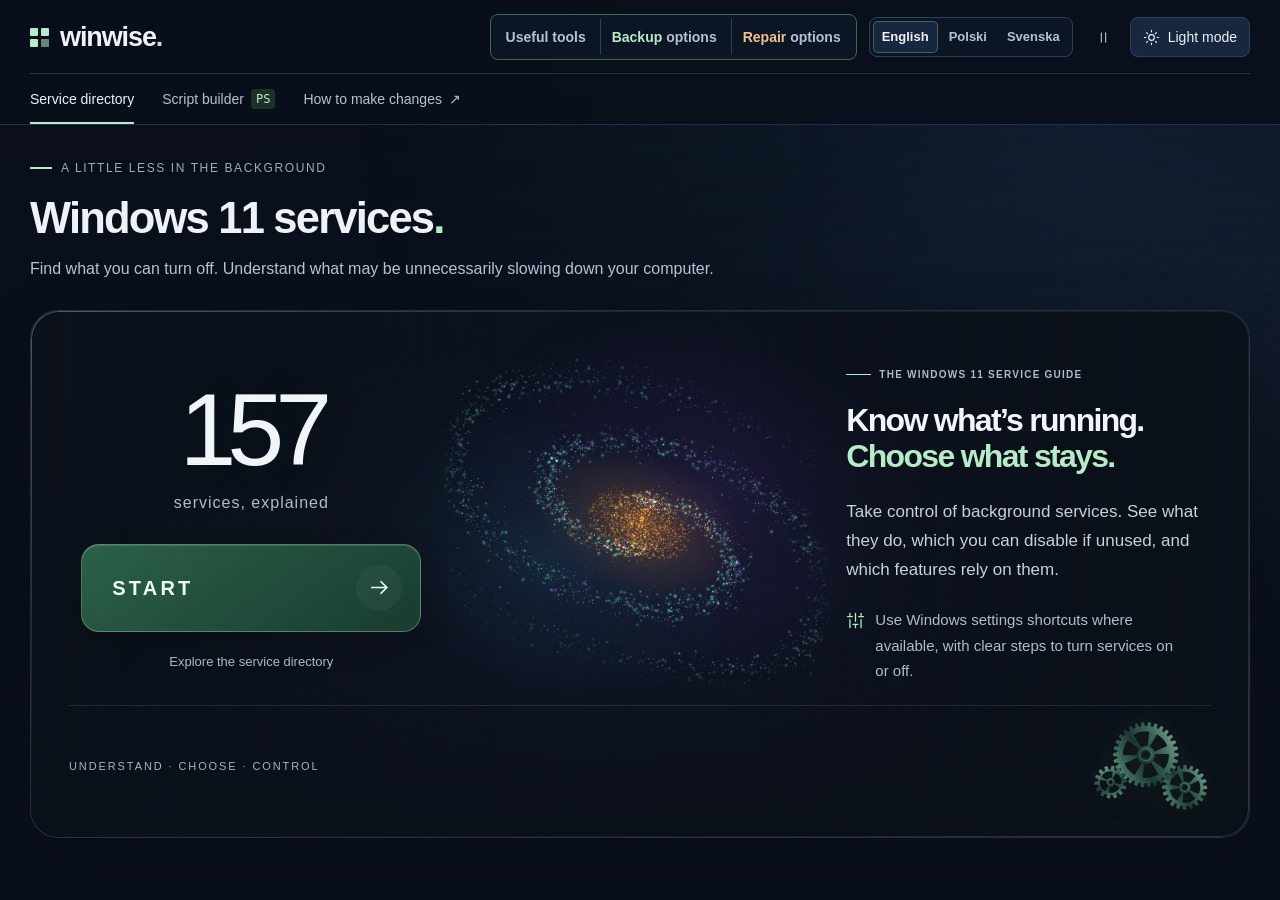
==== commit 80b6cc6f: "Winwise 1.7: Polish and Swedish, separate backup and repair pages Languages - English, Polish and Sw" ====
--- a/src/index.html
+++ b/src/index.html
@@ -14,6 +14,9 @@
   <link rel="stylesheet" href="intro.css">
   <script src="services.js" defer></script>
   <script src="script-builder.js" defer></script>
+  <script src="i18n-pl.js" defer></script>
+  <script src="i18n-sv.js" defer></script>
+  <script src="i18n.js" defer></script>
   <script src="galaxy.js" defer></script>
   <script src="intro.js" defer></script>
   <script src="launch-glass.js" defer></script>
@@ -25,12 +28,12 @@
   <canvas id="launch-effects" aria-hidden="true" hidden></canvas>
   <a class="skip-link" href="#directory">Skip to services</a>
   <header class="site-header"><div class="header-inner">
-    <a href="#directory" class="brand" aria-label="Winwise home"><span class="brand-symbol" aria-hidden="true"><i></i><i></i><i></i><i></i></span>winwise<span class="brand-dot">.</span></a>
-    <nav class="top-nav" aria-label="Main navigation"><a class="active" href="#directory" data-view="directory">Service directory</a><a href="#builder" data-view="builder">Script builder <span class="nav-pill">PS</span></a><button data-dialog="guide">How to make changes <span aria-hidden="true">↗</span></button></nav>
-    <div class="header-utilities"><span class="os-tag"><svg viewBox="0 0 20 20" aria-hidden="true"><path d="M2 3h7v6H2zm9 0h7v6h-7zM2 11h7v6H2zm9 0h7v6h-7z" fill="currentColor"/></svg>Windows 11</span><nav class="header-resources" aria-label="Tools and recovery"><a href="#tools" data-view="tools">Useful tools</a><a href="#backup" data-view="backup">How to back up your OS</a></nav><div class="appearance-controls"><button id="motion-toggle" class="appearance-button" aria-label="Pause background animation" title="Pause background animation"><svg class="pause-icon" viewBox="0 0 24 24" fill="none" stroke="currentColor" stroke-width="1.6" aria-hidden="true"><path d="M9 5v14M15 5v14"/></svg><svg class="play-icon" viewBox="0 0 24 24" fill="none" stroke="currentColor" stroke-width="1.6" aria-hidden="true"><path d="m8 5 11 7-11 7V5Z"/></svg></button><button id="theme-toggle" class="appearance-button theme-toggle" aria-label="Switch to light mode" title="Switch to light mode"><svg class="sun-icon" viewBox="0 0 24 24" fill="none" stroke="currentColor" stroke-width="1.6" stroke-linecap="round" aria-hidden="true"><circle cx="12" cy="12" r="4"/><path d="M12 2v2m0 16v2M2 12h2m16 0h2M5 5l1.5 1.5m11 11L19 19M5 19l1.5-1.5m11-11L19 5"/></svg><svg class="moon-icon" viewBox="0 0 24 24" fill="none" stroke="currentColor" stroke-width="1.6" stroke-linejoin="round" aria-hidden="true"><path d="M20.5 14.2A9 9 0 0 1 9.8 3.5 9 9 0 1 0 20.5 14.2Z"/></svg><span class="theme-toggle-label">Light mode</span></button></div></div>
+    <a href="#directory" class="brand" aria-label="Winwise home" data-i18n-attr="aria-label:header.home"><span class="brand-symbol" aria-hidden="true"><i></i><i></i><i></i><i></i></span>winwise<span class="brand-dot">.</span></a>
+    <nav class="top-nav" aria-label="Main navigation" data-i18n-attr="aria-label:header.mainNav"><a class="active" href="#directory" data-view="directory" data-i18n="nav.directory">Service directory</a><a href="#builder" data-view="builder" data-i18n="nav.builder">Script builder <span class="nav-pill">PS</span></a><button data-dialog="guide" data-i18n="nav.guide">How to make changes <span aria-hidden="true">↗</span></button></nav>
+    <div class="header-utilities"><span class="os-tag"><svg viewBox="0 0 20 20" aria-hidden="true"><path d="M2 3h7v6H2zm9 0h7v6h-7zM2 11h7v6H2zm9 0h7v6h-7z" fill="currentColor"/></svg>Windows 11</span><nav class="header-resources" aria-label="Tools and recovery" data-i18n-attr="aria-label:header.resources"><a href="#tools" data-view="tools" data-i18n="nav.tools">Useful tools</a><a href="#backup" data-view="backup" data-i18n="nav.backup"><span><span class="nav-backup">Backup</span> options</span></a><a href="#repair" data-view="repair" class="nav-repair-link" data-i18n="nav.repair"><span><span class="nav-repair">Repair</span> options</span></a></nav><div class="language-switcher" role="group" aria-label="Language" data-i18n-attr="aria-label:language.label"><button type="button" data-language="en" lang="en" aria-pressed="true">English</button><button type="button" data-language="pl" lang="pl" aria-pressed="false">Polski</button><button type="button" data-language="sv" lang="sv" aria-pressed="false">Svenska</button></div><div class="appearance-controls"><button id="motion-toggle" class="appearance-button" aria-label="Pause background animation" title="Pause background animation"><svg class="pause-icon" viewBox="0 0 24 24" fill="none" stroke="currentColor" stroke-width="1.6" aria-hidden="true"><path d="M9 5v14M15 5v14"/></svg><svg class="play-icon" viewBox="0 0 24 24" fill="none" stroke="currentColor" stroke-width="1.6" aria-hidden="true"><path d="m8 5 11 7-11 7V5Z"/></svg></button><button id="theme-toggle" class="appearance-button theme-toggle" aria-label="Switch to light mode" title="Switch to light mode"><svg class="sun-icon" viewBox="0 0 24 24" fill="none" stroke="currentColor" stroke-width="1.6" stroke-linecap="round" aria-hidden="true"><circle cx="12" cy="12" r="4"/><path d="M12 2v2m0 16v2M2 12h2m16 0h2M5 5l1.5 1.5m11 11L19 19M5 19l1.5-1.5m11-11L19 5"/></svg><svg class="moon-icon" viewBox="0 0 24 24" fill="none" stroke="currentColor" stroke-width="1.6" stroke-linejoin="round" aria-hidden="true"><path d="M20.5 14.2A9 9 0 0 1 9.8 3.5 9 9 0 1 0 20.5 14.2Z"/></svg><span class="theme-toggle-label">Light mode</span></button></div></div>
   </div></header>
   <main class="page-shell">
-    <section class="intro" aria-labelledby="page-title"><div><p class="eyebrow"><span class="tiny-line"></span>A LITTLE LESS IN THE BACKGROUND</p><h1 id="page-title">Windows 11 services<span>.</span></h1><p class="intro-copy">Find what you can turn off. Understand what may be unnecessarily slowing down your computer.</p></div><div class="intro-action"><a class="primary-button" href="#builder" data-view="builder"><span data-icon="terminal"></span>Build a PowerShell script <span aria-hidden="true">↗</span></a><span class="builder-button-note">Select services using the creator, then download the script.</span><span>Updated <time datetime="2026-10-30">October 30, 2026</time></span></div></section>
+    <section class="intro" aria-labelledby="page-title"><div><p class="eyebrow" data-i18n="intro.eyebrow"><span class="tiny-line"></span>A LITTLE LESS IN THE BACKGROUND</p><h1 id="page-title" data-i18n="intro.title">Windows 11 services<span>.</span></h1><p class="intro-copy" data-i18n="intro.copy">Find what you can turn off. Understand what may be unnecessarily slowing down your computer.</p></div><div class="intro-action"><a class="primary-button" href="#builder" data-view="builder" data-i18n="intro.build"><span data-icon="terminal"></span>Build a PowerShell script <span aria-hidden="true">↗</span></a><span class="builder-button-note" data-i18n="intro.buildNote">Select services using the creator, then download the script.</span><span><span data-i18n="intro.updated">Updated</span> <time datetime="2026-11-03" data-i18n-date>November 3, 2026</time></span></div></section>
     <div class="directory-stage">
     <section id="welcome" class="launch-panel" aria-labelledby="launch-title" hidden>
       <canvas class="launch-glass" id="launch-glass" aria-hidden="true"></canvas>
@@ -39,34 +42,34 @@
       </div>
       <div class="launch-focus" aria-hidden="true"></div>
       <div class="launch-copy">
-        <p class="launch-eyebrow"><span></span>THE WINDOWS 11 SERVICE GUIDE</p>
-        <h2 id="launch-title">Know what’s running.<br><span>Choose what stays.</span></h2>
-        <p class="launch-description">Take control of background services. See what they do, which you can disable if unused, and which features rely on them.</p>
-        <p class="launch-settings"><span data-icon="sliders"></span><span>Use Windows settings shortcuts where available, with clear steps to turn services on or off.</span></p>
+        <p class="launch-eyebrow" data-i18n="launch.eyebrow"><span></span>THE WINDOWS 11 SERVICE GUIDE</p>
+        <h2 id="launch-title" data-i18n="launch.title">Know what’s running.<br><span>Choose what stays.</span></h2>
+        <p class="launch-description" data-i18n="launch.description">Take control of background services. See what they do, which you can disable if unused, and which features rely on them.</p>
+        <p class="launch-settings"><span data-icon="sliders"></span><span data-i18n="launch.settings">Use Windows settings shortcuts where available, with clear steps to turn services on or off.</span></p>
       </div>
       <div class="launch-action">
-        <div class="launch-count"><strong id="launch-count">157</strong><span>services, explained</span></div>
+        <div class="launch-count"><strong id="launch-count">157</strong><span id="launch-label">services, explained</span></div>
         <button id="start-directory" class="launch-start" type="button" aria-controls="directory"><span>START</span><span class="launch-start-arrow" aria-hidden="true"><svg viewBox="0 0 24 24" fill="none" stroke="currentColor" stroke-width="1.6"><path d="M4 12h15m-6-6 6 6-6 6"/></svg></span></button>
-        <span class="launch-button-note">Explore the service directory</span>
+        <span class="launch-button-note" data-i18n="launch.note">Explore the service directory</span>
       </div>
-      <div class="launch-bottom" aria-hidden="true"><span>UNDERSTAND · CHOOSE · CONTROL</span><svg class="launch-gears" id="launch-gears" viewBox="45 15 590 520" focusable="false"></svg></div>
+      <div class="launch-bottom" aria-hidden="true"><span data-i18n="launch.tagline">UNDERSTAND · CHOOSE · CONTROL</span><svg class="launch-gears" id="launch-gears" viewBox="45 15 590 520" focusable="false"></svg></div>
     </section>
-    <section class="overview" aria-label="Guide overview">
-      <button class="overview-total" type="button" data-category="all" aria-label="Show all services"><span class="overview-icon" data-icon="grid"></span><span class="overview-total-copy"><strong id="total-stat">—</strong><span>services explained</span></span><span class="stat-annotation">One place to understand<br>what’s running.</span></button>
-      <button class="overview-item" data-category="privacy"><span class="overview-icon purple" data-icon="shield"></span><div><strong>Privacy</strong><span>Limit data &amp; connected features</span></div><span class="overview-arrow" aria-hidden="true">↗</span></button>
-      <button class="overview-item" data-category="performance"><span class="overview-icon mint" data-icon="gauge"></span><div><strong>Performance</strong><span>Review background activity</span></div><span class="overview-arrow" aria-hidden="true">↗</span></button>
+    <section class="overview" aria-label="Guide overview" data-i18n-attr="aria-label:overview.label">
+      <button class="overview-total" type="button" data-category="all" aria-label="Show all services" data-i18n-attr="aria-label:overview.allLabel"><span class="overview-icon" data-icon="grid"></span><span class="overview-total-copy"><strong id="total-stat">—</strong><span id="total-label">services explained</span></span><span class="stat-annotation" data-i18n="overview.annotation">One place to understand<br>what’s running.</span></button>
+      <button class="overview-item" data-category="privacy"><span class="overview-icon purple" data-icon="shield"></span><div data-i18n="overview.privacy"><strong>Privacy</strong><span>Limit data &amp; connected features</span></div><span class="overview-arrow" aria-hidden="true">↗</span></button>
+      <button class="overview-item" data-category="performance"><span class="overview-icon mint" data-icon="gauge"></span><div data-i18n="overview.performance"><strong>Performance</strong><span>Review background activity</span></div><span class="overview-arrow" aria-hidden="true">↗</span></button>
     </section>
     <div class="workspace" id="directory">
-      <aside class="sidebar" aria-label="Directory filters"><p class="section-label">BROWSE SERVICES</p><nav id="categories" class="category-nav" aria-label="Service categories"></nav><div class="sidebar-note"><span data-icon="sliders"></span><h2>Small changes.<br>One at a time.</h2><p>Many services start only when needed. Fewer running services doesn’t automatically mean a faster PC.</p><button data-dialog="guide">Read the change guide <span aria-hidden="true">↗</span></button></div><button class="sidebar-source" data-dialog="sources"><span data-icon="book"></span>About this guide</button></aside>
+      <aside class="sidebar" aria-label="Directory filters" data-i18n-attr="aria-label:sidebar.label"><p class="section-label" data-i18n="sidebar.browse">BROWSE SERVICES</p><nav id="categories" class="category-nav" aria-label="Service categories" data-i18n-attr="aria-label:sidebar.categories"></nav><div class="sidebar-note"><span data-icon="sliders"></span><h2 data-i18n="sidebar.noteTitle">Small changes.<br>One at a time.</h2><p data-i18n="sidebar.noteText">Many services start only when needed. Fewer running services doesn’t automatically mean a faster PC.</p><button data-dialog="guide" data-i18n="sidebar.guide">Read the change guide <span aria-hidden="true">↗</span></button></div><button class="sidebar-source" data-dialog="sources" data-i18n="sidebar.about"><span data-icon="book"></span>About this guide</button></aside>
       <section class="directory-content" aria-labelledby="directory-title">
         <div class="directory-heading"><div><h2 id="directory-title">All services <span id="heading-count"></span></h2><p id="category-description">The useful candidates, the tradeoffs, and the essentials to leave alone.</p></div></div>
-        <div class="directory-toolbar"><label class="search-box"><span data-icon="search"></span><input id="search" type="search" placeholder="Search by service name or purpose…" aria-label="Search services" autocomplete="off"><kbd aria-hidden="true">/</kbd></label><div class="sort-control"><span class="sr-only" id="sort-label">Sort services</span><select id="sort" aria-labelledby="sort-label"><option value="recommended">Suggested order</option><option value="az">Name: A–Z</option><option value="za">Name: Z–A</option></select><span data-icon="chevron"></span></div></div>
-        <div class="filter-row"><div class="recommendation-filters" role="group" aria-label="Filter by recommendation"><button data-status="all" aria-pressed="true" class="selected">All recommendations</button><button data-status="conditional" aria-pressed="false"><span class="key-mark amber"></span>Can disable if unused</button><span class="filter-tooltip"><button data-status="settings" aria-pressed="false" aria-describedby="settings-tooltip"><span class="key-mark purple"></span>Use Settings toggle in OS instead</button><span id="settings-tooltip" role="tooltip">Turn the feature off in Windows Settings rather than disabling the service.</span></span><button data-status="keep" aria-pressed="false"><span class="key-mark gray"></span>Keep enabled</button></div></div>
-        <div class="context-note"><span data-icon="info"></span><div><p><strong>There’s no universal disable list.</strong> Availability varies by edition, build, and hardware. These are conditional recommendations, not a scan of your PC.</p></div></div>
-        <div class="results-meta"><p id="result-count" role="status" aria-live="polite"></p><span>SELECT A SERVICE TO SEE THE TRADEOFFS</span></div>
-        <div class="service-table"><div class="table-head" aria-hidden="true"><span>SERVICE</span><span>RECOMMENDATION</span><span>WHAT IT DOES</span><span></span></div><div id="service-list"></div></div>
-        <div id="empty-state" class="empty-state" hidden><span data-icon="search"></span><h3>No services found</h3><p>Try a different name or clear your filters.</p><button id="reset-filters" class="primary-button">Reset filters</button></div>
-        <div class="directory-footer"><span data-icon="terminal"></span><p>Looking for every service installed on your PC? <button data-dialog="inventory">View your local service list <span aria-hidden="true">↗</span></button></p></div>
+        <div class="directory-toolbar"><label class="search-box"><span data-icon="search"></span><input id="search" type="search" placeholder="Search by service name or purpose…" aria-label="Search services" autocomplete="off" data-i18n-attr="placeholder:directory.searchPlaceholder;aria-label:directory.searchLabel"><kbd aria-hidden="true">/</kbd></label><div class="sort-control"><span class="sr-only" id="sort-label" data-i18n="directory.sortLabel">Sort services</span><select id="sort" aria-labelledby="sort-label"><option value="recommended" data-i18n="directory.sortRecommended">Suggested order</option><option value="az" data-i18n="directory.sortAz">Name: A–Z</option><option value="za" data-i18n="directory.sortZa">Name: Z–A</option></select><span data-icon="chevron"></span></div></div>
+        <div class="filter-row"><div class="recommendation-filters" role="group" aria-label="Filter by recommendation" data-i18n-attr="aria-label:directory.filterLabel"><button data-status="all" aria-pressed="true" class="selected" data-i18n="filter.all">All recommendations</button><button data-status="conditional" aria-pressed="false" data-i18n="filter.conditional"><span class="key-mark amber"></span>Can disable if unused</button><span class="filter-tooltip"><button data-status="settings" aria-pressed="false" aria-describedby="settings-tooltip" data-i18n="filter.settings"><span class="key-mark purple"></span>Use Settings toggle in OS instead</button><span id="settings-tooltip" role="tooltip" data-i18n="filter.settingsTooltip">Turn the feature off in Windows Settings rather than disabling the service.</span></span><button data-status="keep" aria-pressed="false" data-i18n="filter.keep"><span class="key-mark gray"></span>Keep enabled</button></div></div>
+        <div class="context-note"><span data-icon="info"></span><div><p data-i18n="directory.contextNote"><strong>There’s no universal disable list.</strong> Availability varies by edition, build, and hardware. These are conditional recommendations, not a scan of your PC.</p></div></div>
+        <div class="results-meta"><p id="result-count" role="status" aria-live="polite"></p><span data-i18n="directory.selectHint">SELECT A SERVICE TO SEE THE TRADEOFFS</span></div>
+        <div class="service-table"><div class="table-head" aria-hidden="true"><span data-i18n="table.service">SERVICE</span><span data-i18n="table.recommendation">RECOMMENDATION</span><span data-i18n="table.description">WHAT IT DOES</span><span></span></div><div id="service-list"></div></div>
+        <div id="empty-state" class="empty-state" hidden><span data-icon="search"></span><h3 data-i18n="empty.title">No services found</h3><p data-i18n="empty.text">Try a different name or clear your filters.</p><button id="reset-filters" class="primary-button" data-i18n="empty.reset">Reset filters</button></div>
+        <div class="directory-footer"><span data-icon="terminal"></span><p data-i18n="directory.inventory">Looking for every service installed on your PC? <button data-dialog="inventory">View your local service list <span aria-hidden="true">↗</span></button></p></div>
       </section>
     </div>
     </div>
@@ -140,228 +143,400 @@
       </div>
       <p class="tools-reviewed">Original selection checked <time datetime="2026-09-25">September 25, 2026</time>. Warp, Zed, and LocalSend checked against official sources <time datetime="2026-10-04">October 4, 2026</time>.</p>
     </section>
-    <section id="backup" class="backup-view" aria-labelledby="backup-title" hidden>
-      <div class="backup-heading"><p class="eyebrow"><span class="tiny-line"></span>PREPARE FOR THE UNEXPECTED</p><h1 id="backup-title" tabindex="-1">How to back up your OS<span>.</span></h1><p class="backup-lead">A drive can fail, a laptop can be lost, or Windows can stop starting normally. This guide covers Windows 11 only. It answers two questions: how to keep a copy of your files, and how to get Windows working again, with what happens to your personal files at each step.</p></div>
+    <section id="backup" class="backup-view backup-view-backup" aria-labelledby="backup-title" hidden>
+      <div class="backup-heading"><p class="eyebrow"><span class="tiny-line"></span>KEEP A COPY</p><h1 id="backup-title" tabindex="-1">Windows 11 <span>backup</span> options<span>.</span></h1><p class="backup-lead">A drive can fail, a laptop can be lost, and files can be deleted by mistake. A backup is a separate copy you can get your files back from. This page covers Windows 11 only.</p></div>
       <div class="backup-panel">
         <section class="backup-section" aria-labelledby="backup-overview-title">
-          <div class="backup-section-heading"><h2 id="backup-overview-title">What do you need?</h2></div>
+          <div class="backup-section-heading"><h2 id="backup-overview-title">Which option do I need?</h2></div>
           <div class="backup-comparison backup-entry">
             <div>
-              <span class="backup-type backup-type-files">Prepare</span>
-              <h3>Back up my files</h3>
-              <p>Keep a copy of your documents, photos, and other files somewhere other than the PC.</p>
+              <span class="backup-type backup-type-files">Files</span>
+              <h3>Only my files</h3>
+              <p>Documents, photos, and other personal files, kept somewhere other than the PC.</p>
               <ul class="backup-entry-links">
+                <li><a class="backup-jump" href="#backup" data-backup-jump="windows-backup-title">Windows Backup and OneDrive <span aria-hidden="true">↓</span></a></li>
                 <li><a class="backup-jump" href="#backup" data-backup-jump="file-history-title">File History <span aria-hidden="true">↓</span></a></li>
-                <li><a class="backup-jump" href="#backup" data-backup-jump="windows-backup-title">Windows Backup and OneDrive <span aria-hidden="true">↓</span></a></li>
               </ul>
             </div>
             <div>
-              <span class="backup-type backup-type-points">Fix a problem</span>
-              <h3>Recover Windows</h3>
-              <p>Repair, roll back, reset, or reinstall Windows. Start with the option that changes the least.</p>
+              <span class="backup-type backup-type-points">Whole PC</span>
+              <h3>My whole PC</h3>
+              <p>Windows, apps, settings, and files in one disk image, so you can get the PC back after a drive failure or a virus.</p>
               <ul class="backup-entry-links">
-                <li><a class="backup-jump" href="#backup" data-backup-jump="keep-files-title">Which options keep my files? <span aria-hidden="true">↓</span></a></li>
-                <li><a class="backup-jump" href="#backup" data-backup-jump="windows-update-repair-title">Fix problems using Windows Update <span aria-hidden="true">↓</span></a></li>
-                <li><a class="backup-jump" href="#backup" data-backup-jump="system-restore-title">System Restore <span aria-hidden="true">↓</span></a></li>
-                <li><a class="backup-jump" href="#backup" data-backup-jump="pitr-title">Point-in-time restore <span aria-hidden="true">↓</span></a></li>
-                <li><a class="backup-jump" href="#backup" data-backup-jump="reset-title">Reset this PC <span aria-hidden="true">↓</span></a></li>
-                <li><a class="backup-jump" href="#backup" data-backup-jump="install-usb-title">Windows 11 installation USB <span aria-hidden="true">↓</span></a></li>
-                <li><a class="backup-jump" href="#backup" data-backup-jump="system-image-title">Full system images <span aria-hidden="true">↓</span></a></li>
-              </ul>
-            </div>
-            <div class="backup-note"><h3>A practical combination</h3><ul class="backup-list">
-            <li>Keep a copy of important files away from the PC: on another drive with File History, or in cloud storage.</li>
-            <li>Keep System Restore turned on, and check whether your PC has Point-in-time restore.</li>
-            <li>While the PC works, make a Windows 11 installation USB or a Recovery Drive. Your PC’s manufacturer may also offer recovery media with its own drivers.</li>
-            <li>If your PC uses Device Encryption or BitLocker, know where to find its <a href="https://support.microsoft.com/en-us/windows/security/encryption/find-your-bitlocker-recovery-key" target="_blank" rel="noopener noreferrer">recovery key</a>.</li>
-          </ul></div>
-          </div>
-          <p class="backup-limits">Availability depends on your Windows 11 version and edition, installed updates, account type, storage, administrator access, and your organization’s policies. Menu names can differ slightly between builds. No backup or recovery method is guaranteed to succeed, so it helps to have more than one.</p>
-        </section>
-        <section class="backup-section" aria-labelledby="keep-files-title">
-          <div class="backup-section-heading"><h2 id="keep-files-title" tabindex="-1">Which options keep your personal files?</h2></div>
-          <p>This is what each option is designed to do when it completes successfully. It isn’t a guarantee against a failing drive or an interrupted recovery, so back up files you can’t replace first.</p>
+                <li><a class="backup-jump" href="#backup" data-backup-jump="disk-image-title">Disk image with Rescuezilla <span aria-hidden="true">↓</span></a></li>
+              </ul>
+            </div>
+          </div>
+          <div class="backup-note"><h3>Keep important files in two places</h3><p>For example, in OneDrive and on an external drive. If one copy is lost or damaged, you still have the other.</p></div>
+          <p>Restore points are not backups. They don’t keep a separate copy of your files, and they can’t help if the drive fails. <a href="#repair" data-view="repair" data-backup-jump="system-restore-title">Restore points are on the repair page</a>.</p>
+          <p class="backup-limits">Availability depends on your Windows 11 version and edition, account type, storage, and your organization’s policies. No backup is guaranteed to succeed, so check that you can get files back from yours.</p>
+        </section>
+        <section class="backup-section" aria-labelledby="backup-compare-title">
+          <div class="backup-section-heading"><h2 id="backup-compare-title">Compare the options</h2></div>
           <div class="backup-table-wrap">
             <table class="backup-table" role="table">
-              <thead role="rowgroup"><tr role="row"><th scope="col" role="columnheader">Option</th><th scope="col" role="columnheader">Personal files</th><th scope="col" role="columnheader">Apps and settings</th><th scope="col" role="columnheader">Windows must start?</th></tr></thead>
+              <thead role="rowgroup"><tr role="row"><th scope="col" role="columnheader">Option</th><th scope="col" role="columnheader">Protects</th><th scope="col" role="columnheader">Where the copy is</th><th scope="col" role="columnheader">When to choose it</th></tr></thead>
               <tbody role="rowgroup">
-                <tr role="row"><th scope="row" role="rowheader"><a class="backup-inline-jump" href="#backup" data-backup-jump="windows-update-repair-title">Fix problems using Windows Update</a></th><td role="cell" data-label="Personal files"><span class="backup-type backup-type-files">Kept</span></td><td role="cell" data-label="Apps and settings"><span class="backup-type backup-type-files">Kept</span> Windows is reinstalled around them.</td><td role="cell" data-label="Windows must start?">Yes</td></tr>
-                <tr role="row"><th scope="row" role="rowheader"><a class="backup-inline-jump" href="#backup" data-backup-jump="system-restore-title">System Restore</a></th><td role="cell" data-label="Personal files"><span class="backup-type backup-type-files">Kept</span> Not part of the restore point.</td><td role="cell" data-label="Apps and settings"><span class="backup-type backup-type-points">Rolled back</span> Apps, drivers, and updates installed after the point can be removed.</td><td role="cell" data-label="Windows must start?">No, it also runs from Windows RE</td></tr>
-                <tr role="row"><th scope="row" role="rowheader"><a class="backup-inline-jump" href="#backup" data-backup-jump="pitr-title">Point-in-time restore</a></th><td role="cell" data-label="Personal files"><span class="backup-type backup-type-points">Rolled back</span> Local files on the Windows drive return to the selected point. Newer files and changes are lost.</td><td role="cell" data-label="Apps and settings"><span class="backup-type backup-type-points">Rolled back</span></td><td role="cell" data-label="Windows must start?">No, it runs from Windows RE</td></tr>
-                <tr role="row"><th scope="row" role="rowheader"><a class="backup-inline-jump" href="#backup" data-backup-jump="reset-title">Reset this PC → Keep my files</a></th><td role="cell" data-label="Personal files"><span class="backup-type backup-type-files">Kept</span></td><td role="cell" data-label="Apps and settings"><span class="backup-type backup-type-removed">Removed</span> Some manufacturer apps may be restored, depending on your choices.</td><td role="cell" data-label="Windows must start?">No, it also runs from Windows RE</td></tr>
-                <tr role="row"><th scope="row" role="rowheader"><a class="backup-inline-jump" href="#backup" data-backup-jump="reset-title">Reset this PC → Remove everything</a></th><td role="cell" data-label="Personal files"><span class="backup-type backup-type-removed">Removed</span></td><td role="cell" data-label="Apps and settings"><span class="backup-type backup-type-removed">Removed</span></td><td role="cell" data-label="Windows must start?">No, it also runs from Windows RE</td></tr>
-                <tr role="row"><th scope="row" role="rowheader"><a class="backup-inline-jump" href="#backup" data-backup-jump="install-usb-title">USB: reinstall from inside Windows</a></th><td role="cell" data-label="Personal files"><span class="backup-type backup-type-files">Kept</span> If Setup offers <strong>Keep personal files and apps</strong>.</td><td role="cell" data-label="Apps and settings"><span class="backup-type backup-type-files">Kept</span> With the same choice.</td><td role="cell" data-label="Windows must start?">Yes</td></tr>
-                <tr role="row"><th scope="row" role="rowheader"><a class="backup-inline-jump" href="#backup" data-backup-jump="install-usb-title">USB: Repair my PC</a></th><td role="cell" data-label="Personal files"><span class="backup-type backup-type-media">Depends</span> On the recovery tool you choose.</td><td role="cell" data-label="Apps and settings"><span class="backup-type backup-type-media">Depends</span> Opening the tools changes nothing by itself.</td><td role="cell" data-label="Windows must start?">No</td></tr>
-                <tr role="row"><th scope="row" role="rowheader"><a class="backup-inline-jump" href="#backup" data-backup-jump="install-usb-title">USB: clean install</a></th><td role="cell" data-label="Personal files"><span class="backup-type backup-type-removed">Removed</span> Everything on the drive you install to.</td><td role="cell" data-label="Apps and settings"><span class="backup-type backup-type-removed">Removed</span> A fresh start.</td><td role="cell" data-label="Windows must start?">No</td></tr>
-                <tr role="row"><th scope="row" role="rowheader"><a class="backup-inline-jump" href="#backup" data-backup-jump="system-image-title">Restore a full system image</a></th><td role="cell" data-label="Personal files"><span class="backup-type backup-type-points">Rolled back</span> Files on restored partitions return to the image. Newer files there are overwritten.</td><td role="cell" data-label="Apps and settings"><span class="backup-type backup-type-points">Rolled back</span> To the image’s state, on the restored partitions.</td><td role="cell" data-label="Windows must start?">No</td></tr>
+                <tr role="row"><th scope="row" role="rowheader"><a class="backup-inline-jump" href="#backup" data-backup-jump="windows-backup-title">Windows Backup and OneDrive</a></th><td role="cell" data-label="Protects">Folders you choose (Desktop, Documents, Pictures, Videos, Music), your installed apps list, Wi-Fi networks, and settings</td><td role="cell" data-label="Where the copy is">OneDrive and your Microsoft account (5 GB free)</td><td role="cell" data-label="When to choose it">You use a personal Microsoft account and want your files on more than one device</td></tr>
+                <tr role="row"><th scope="row" role="rowheader"><a class="backup-inline-jump" href="#backup" data-backup-jump="file-history-title">File History</a></th><td role="cell" data-label="Protects">Your libraries, Desktop, and folders you add, with earlier versions</td><td role="cell" data-label="Where the copy is">An external drive or a network location</td><td role="cell" data-label="When to choose it">You want copies of your files, with earlier versions, on your own drive</td></tr>
+                <tr role="row"><th scope="row" role="rowheader"><a class="backup-inline-jump" href="#backup" data-backup-jump="disk-image-title">Disk image with Rescuezilla</a></th><td role="cell" data-label="Protects">The whole drive: Windows, apps, settings, and files</td><td role="cell" data-label="Where the copy is">Image files on an external drive or a network share</td><td role="cell" data-label="When to choose it">You want the whole PC back quickly after a drive failure or a virus</td></tr>
               </tbody>
             </table>
           </div>
-          <p class="backup-limits">Why the difference? Reset this PC and the reinstall options put a new copy of Windows around your existing files. Point-in-time restore and a system image return a whole drive to an earlier state, so the files on it go back too.</p>
-        </section>
-        <div class="backup-group" id="backup-files-group"><span class="backup-type backup-type-files">Prepare</span><h2>Back up my files</h2></div>
+        </section>
+        <section class="backup-section" aria-labelledby="windows-backup-title">
+          <div class="backup-section-heading"><span class="backup-number" aria-hidden="true">01</span><h2 id="windows-backup-title" tabindex="-1">Windows Backup and OneDrive</h2></div>
+          <div class="backup-split">
+            <div class="backup-aside">
+              <h3 class="backup-subheading">What it does</h3>
+              <p>Windows Backup syncs the folders you choose to OneDrive and remembers supported settings and your installed apps list with your Microsoft account. On a new or reinstalled PC, you sign in and get them back.</p>
+              <h3 class="backup-subheading">What you need</h3>
+              <ul class="backup-list">
+                <li>A personal Microsoft account, such as an outlook.com address. The app doesn’t work with work or school accounts.</li>
+                <li>An internet connection.</li>
+                <li>Enough OneDrive storage. A free account includes 5 GB, and photos and videos fill it quickly.</li>
+              </ul>
+              <div class="backup-source-links"><a class="source-link" href="https://support.microsoft.com/en-us/windows/experience/backup-recovery/back-up-and-restore-with-windows-backup" target="_blank" rel="noopener noreferrer">Microsoft: Windows Backup <span aria-hidden="true">↗</span></a><a class="source-link" href="https://support.microsoft.com/en-us/onedrive/restore-your-onedrive-files" target="_blank" rel="noopener noreferrer">Microsoft: restore deleted OneDrive files <span aria-hidden="true">↗</span></a></div>
+            </div>
+            <div class="backup-main">
+              <h3 class="backup-subheading">Watch out</h3>
+              <div class="backup-warning" role="note"><p><strong>Changes and deletions sync too.</strong> If you delete or change a file on the PC, OneDrive gets the change. Deleted files stay in OneDrive’s Recycle bin only for a limited time, so OneDrive doesn’t replace an external drive.</p></div>
+              <ul class="backup-list">
+                <li>When OneDrive is full, the backup stops. Check its status now and then.</li>
+                <li>It isn’t a copy of the whole PC. Some apps and licenses have to be installed again.</li>
+                <li>On a work or school PC, settings backup is a separate feature controlled by your organization.</li>
+              </ul>
+              <h3 class="backup-subheading">Steps</h3>
+              <ol class="backup-steps">
+                <li>Sign in to Windows with your personal Microsoft account.</li>
+                <li>Open <strong>Windows Backup</strong> from Start, or go to <strong>Settings → Accounts → Windows backup</strong>.</li>
+                <li>Under <strong>Folders</strong>, turn on the folders you want to sync to OneDrive.</li>
+                <li>Turn on the apps and preferences you want Windows to remember, then select <strong>Back up</strong>.</li>
+                <li>Check the backup status in Windows Backup. If OneDrive reports a problem, check that you’re signed in and have enough storage.</li>
+              </ol>
+              <h3 class="backup-subheading">Get things back</h3>
+              <ul class="backup-list">
+                <li><strong>Files:</strong> sign in to OneDrive with the same Microsoft account.</li>
+                <li><strong>Deleted or changed files:</strong> OneDrive’s <strong>Recycle bin</strong> and <strong>Version history</strong> keep them for a limited time, which depends on your account and settings.</li>
+                <li><strong>New or reinstalled PC:</strong> during setup, sign in with the same account. If Windows finds a compatible backup, it offers to restore it.</li>
+                <li><strong>Apps:</strong> your pinned apps come back as pins. Select a Microsoft Store app’s pin to install it again; for other apps, Windows directs you to the installer.</li>
+              </ul>
+            </div>
+          </div>
+        </section>
         <section class="backup-section" aria-labelledby="file-history-title">
-          <div class="backup-section-heading"><span class="backup-number" aria-hidden="true">01</span><h3 id="file-history-title" tabindex="-1">File History: back up personal files</h3></div>
-          <div class="backup-split">
-            <div class="backup-aside">
-              <p>File History saves copies of the files in your libraries, such as Documents, Pictures, Videos, and Music, and on your Desktop. It keeps earlier versions, so you can get back a file as it was before a change or deletion.</p>
-              <dl class="backup-facts">
-                <div><dt>Protects</dt><dd>Personal files in your libraries and on your Desktop</dd></div>
-                <div><dt>Stored</dt><dd>An external drive or a network location</dd></div>
-                <div><dt>Personal files</dt><dd>Copies and earlier versions, for the included folders only</dd></div>
-                <div><dt>You need</dt><dd>A drive or network location with enough free space</dd></div>
-                <div><dt>Useful when</dt><dd>A file is deleted or overwritten, or the PC’s drive fails</dd></div>
-              </dl>
-              <p class="backup-limits">File History is a file backup. It doesn’t copy Windows, installed programs, or their settings. You can also copy important folders to a separate drive yourself; those copies don’t update, so repeat the copy after important changes.</p>
+          <div class="backup-section-heading"><span class="backup-number" aria-hidden="true">02</span><h2 id="file-history-title" tabindex="-1">File History</h2></div>
+          <div class="backup-split">
+            <div class="backup-aside">
+              <h3 class="backup-subheading">What it does</h3>
+              <p>File History copies the files in your libraries, such as Documents, Pictures, Videos, and Music, and on your Desktop to another drive. It keeps earlier versions, so you can get back a file as it was before a change or deletion.</p>
+              <h3 class="backup-subheading">What you need</h3>
+              <ul class="backup-list">
+                <li>An external drive or a network location with enough free space.</li>
+                <li>The drive connected regularly, so new copies are made.</li>
+              </ul>
+              <p class="backup-limits">You can also copy important folders to a separate drive yourself. Those copies don’t update, so repeat the copy after important changes.</p>
               <div class="backup-source-links"><a class="source-link" href="https://support.microsoft.com/en-us/windows/experience/backup-recovery/backup-and-restore-with-file-history" target="_blank" rel="noopener noreferrer">Microsoft: File History <span aria-hidden="true">↗</span></a></div>
             </div>
             <div class="backup-main">
-              <h4 class="backup-subheading">Turn on File History</h4>
-              <ol class="backup-steps">
-                <li>Connect an external drive, or make sure the network location you want to use is available.</li>
+              <h3 class="backup-subheading">Watch out</h3>
+              <div class="backup-warning" role="note"><p><strong>Restoring can replace the current version.</strong> Microsoft notes that the replacement can’t be undone. Use <strong>Restore to</strong> and choose another folder to keep both versions.</p></div>
+              <ul class="backup-list">
+                <li>File History copies files only. It doesn’t copy Windows, installed apps, or their settings.</li>
+              </ul>
+              <h3 class="backup-subheading">Steps: turn it on</h3>
+              <ol class="backup-steps">
+                <li>Connect an external drive, or make sure the network location is available.</li>
                 <li>Open <strong>Control Panel → System and Security → File History</strong>.</li>
-                <li>If the drive you want isn’t selected, choose <strong>Select drive</strong>, pick the drive, and select <strong>OK</strong>. Then select <strong>Turn on</strong>.</li>
-                <li>Check which folders are covered: your libraries and Desktop. To add another folder, right-click it in File Explorer, select <strong>Show more options → Include in library</strong>, and choose a library.</li>
-                <li>Leave the drive connected until the first backup finishes, then reopen File History to check that a backup has completed.</li>
-              </ol>
-              <h4 class="backup-subheading">Restore an earlier version</h4>
+                <li>If the drive you want isn’t selected, choose <strong>Select drive</strong>, pick the drive, and select <strong>OK</strong>.</li>
+                <li>Select <strong>Turn on</strong>.</li>
+                <li>To add a folder outside your libraries, right-click it in File Explorer, select <strong>Show more options → Include in library</strong>, and choose a library.</li>
+                <li>Leave the drive connected until the first backup finishes. Then reopen File History to check that a backup has completed.</li>
+              </ol>
+              <h3 class="backup-subheading">Steps: restore an earlier version</h3>
               <ol class="backup-steps">
                 <li>In File Explorer, open the folder that contains, or used to contain, the file.</li>
                 <li>Right-click the folder and select <strong>Restore previous versions</strong>. If you don’t see it, select <strong>Show more options</strong> first.</li>
                 <li>On the <strong>Previous Versions</strong> tab, choose a version. To look at it first, select the arrow next to <strong>Open</strong>, then <strong>Open in File History</strong>.</li>
-                <li>Select <strong>Restore</strong>, or select the arrow next to it and choose <strong>Restore to</strong> to save the version somewhere else.</li>
-              </ol>
-              <div class="backup-warning" role="note"><p><strong>Restoring replaces the current version.</strong> Microsoft notes that the replacement can’t be undone. To keep both versions, use <strong>Restore to</strong> and choose another location.</p></div>
-            </div>
-          </div>
-        </section>
-        <section class="backup-section" aria-labelledby="windows-backup-title">
-          <div class="backup-section-heading"><span class="backup-number" aria-hidden="true">02</span><h3 id="windows-backup-title" tabindex="-1">Windows Backup and OneDrive</h3></div>
-          <div class="backup-split">
-            <div class="backup-aside">
-              <p>The Windows Backup app can sync selected folders to OneDrive and remember supported settings and app information with your Microsoft account. It helps you get set up again on a new or reinstalled PC.</p>
-              <dl class="backup-facts">
-                <div><dt>Protects</dt><dd>Selected folders, supported Windows settings, and information about your apps</dd></div>
-                <div><dt>Stored</dt><dd>OneDrive and your Microsoft account</dd></div>
-                <div><dt>Personal files</dt><dd>Selected folders, such as Desktop, Documents, and Pictures, kept in sync with OneDrive</dd></div>
-                <div><dt>You need</dt><dd>A personal Microsoft account, an internet connection, and enough OneDrive storage</dd></div>
-                <div><dt>Useful when</dt><dd>You move to a new PC, reinstall Windows, or want your files on more than one device</dd></div>
-              </dl>
-              <p class="backup-limits">Windows Backup isn’t a complete system image. It doesn’t guarantee that every app, license, setting, or file comes back automatically. On a work or school PC, settings backup is a separate feature controlled by your organization.</p>
-              <div class="backup-source-links"><a class="source-link" href="https://support.microsoft.com/en-us/windows/experience/backup-recovery/back-up-and-restore-with-windows-backup" target="_blank" rel="noopener noreferrer">Microsoft: Windows Backup <span aria-hidden="true">↗</span></a><a class="source-link" href="https://support.microsoft.com/en-us/onedrive/restore-your-onedrive-files" target="_blank" rel="noopener noreferrer">Microsoft: restore deleted OneDrive files <span aria-hidden="true">↗</span></a><a class="source-link" href="https://learn.microsoft.com/en-us/windows/configuration/windows-backup/" target="_blank" rel="noopener noreferrer">Microsoft: settings backup for organizations <span aria-hidden="true">↗</span></a></div>
-            </div>
-            <div class="backup-main">
-              <h4 class="backup-subheading">Set up Windows Backup</h4>
-              <ol class="backup-steps">
-                <li>Sign in to Windows with a personal Microsoft account, such as an outlook.com address. The consumer app doesn’t work with work or school accounts.</li>
-                <li>Open <strong>Windows Backup</strong> from Start, or go to <strong>Settings → Accounts → Windows backup</strong>.</li>
-                <li>Under <strong>Folders</strong>, choose which folders to sync to OneDrive.</li>
-                <li>Choose the apps and preferences you want Windows to remember, then select <strong>Back up</strong>.</li>
-                <li>Check the backup status in Windows Backup or in <strong>Settings → Accounts → Windows backup</strong>. If OneDrive reports a problem, check that you’re signed in and have enough storage.</li>
-              </ol>
-              <div class="backup-warning" role="note"><p><strong>OneDrive can keep a cloud copy of synced files.</strong> Changes and deletions can also sync, so keep another backup of files you cannot replace.</p></div>
-              <h4 class="backup-subheading">Get things back</h4>
-              <ul class="backup-list">
-                <li><strong>Files:</strong> sign in to OneDrive with the same Microsoft account to get to your synced folders.</li>
-                <li><strong>Deleted or changed files:</strong> OneDrive’s <strong>Recycle bin</strong> can bring back deleted files, and <strong>Version history</strong> can bring back an earlier version of a file. Both keep items only for a limited time, which depends on your account and settings.</li>
-                <li><strong>New or reinstalled PC:</strong> during setup, sign in with the same account. If Windows finds a compatible backup, it offers to restore your supported settings and app information.</li>
-                <li><strong>Apps:</strong> your pinned apps come back as pins. Microsoft Store apps can be reinstalled by selecting their pins; for other apps, Windows directs you to download the installer.</li>
-              </ul>
-            </div>
-          </div>
-        </section>
-        <div class="backup-group" id="backup-recover-group"><span class="backup-type backup-type-points">Fix a problem</span><h2>Recover Windows</h2></div>
+                <li>Select the arrow next to <strong>Restore</strong> and choose <strong>Restore to</strong>. Pick another folder, so the current version stays.</li>
+              </ol>
+            </div>
+          </div>
+        </section>
+        <section class="backup-section" aria-labelledby="disk-image-title">
+          <div class="backup-section-heading"><span class="backup-number" aria-hidden="true">03</span><h2 id="disk-image-title" tabindex="-1">Disk image with Rescuezilla</h2></div>
+          <div class="backup-split">
+            <div class="backup-aside">
+              <h3 class="backup-subheading">What it does</h3>
+              <p>A disk image is a copy of your whole drive, with Windows, apps, settings, and files, saved as files on another drive. You can keep several images from different days. If the drive fails or you get a virus, you restore an image to the same drive or a new one, and the PC is back as it was on that day.</p>
+              <p>Rescuezilla is free, open-source software. It runs from a USB stick, so nothing is installed on Windows.</p>
+              <h3 class="backup-subheading">What you need</h3>
+              <ul class="backup-list">
+                <li>Rescuezilla 2.6.2 or newer: <a href="https://github.com/rescuezilla/rescuezilla" target="_blank" rel="noopener noreferrer">Rescuezilla on GitHub</a> (2.8k stars, November 2026). Download the ISO file from <a href="https://github.com/rescuezilla/rescuezilla/releases/latest" target="_blank" rel="noopener noreferrer">Releases</a>. Older versions may not start on PCs with Secure Boot turned on.</li>
+                <li><a href="https://etcher.balena.io/" target="_blank" rel="noopener noreferrer">balenaEtcher</a>, to write the ISO file to a USB stick.</li>
+                <li>A USB stick that can be erased. Label it “Rescuezilla” and keep it with your backup drive.</li>
+                <li>A backup drive with enough free space. Images are compressed and include only used space, but an image of an encrypted drive can be as large as the whole drive.</li>
+                <li>Your <a href="https://support.microsoft.com/en-us/windows/security/encryption/find-your-bitlocker-recovery-key" target="_blank" rel="noopener noreferrer">BitLocker recovery key</a>, if Windows is encrypted. Windows may ask for it after a restore.</li>
+              </ul>
+              <div class="backup-source-links"><a class="source-link" href="https://rescuezilla.com/download" target="_blank" rel="noopener noreferrer">Rescuezilla: download and instructions <span aria-hidden="true">↗</span></a></div>
+            </div>
+            <div class="backup-main">
+              <h3 class="backup-subheading">Watch out</h3>
+              <div class="backup-warning" role="note"><p><strong>Restoring erases the drive you restore to.</strong> Check the drive’s size and name before you confirm. Choosing the wrong drive is the most serious mistake.</p></div>
+              <ul class="backup-list">
+                <li>An image helps after a virus only if you made it before the infection. Keep a few images from different dates.</li>
+                <li>Start the PC from the USB stick with its one-time boot menu, often <strong>F8</strong>, <strong>F11</strong>, or <strong>F12</strong>. The key depends on the manufacturer.</li>
+                <li>If the screen is hard to read, choose <strong>Graphical fallback mode</strong> in the first menu.</li>
+                <li>If the drive is starting to fail, turn on the option to ignore bad sectors on the summary screen.</li>
+                <li>An image can take from tens of minutes to a few hours, depending on the drive and how much data you have. Use a USB 3 port.</li>
+              </ul>
+              <h3 class="backup-subheading">Steps: make an image</h3>
+              <ol class="backup-steps">
+                <li>Write the Rescuezilla ISO file to the USB stick with balenaEtcher. This erases the USB stick.</li>
+                <li>Connect the backup drive. Start the PC from the USB stick.</li>
+                <li>Choose <strong>Start Rescuezilla</strong>, then select <strong>Backup</strong>.</li>
+                <li>Select the drive with Windows, and keep all its partitions selected.</li>
+                <li>Select the backup drive and a folder. The default image name includes the date.</li>
+                <li>Keep the default compression, confirm, and wait until the backup finishes.</li>
+                <li>Select <strong>Verify Image</strong> to check the new image. Then open a few files in <strong>Image Explorer (beta)</strong>.</li>
+              </ol>
+              <h3 class="backup-subheading">Steps: restore an image</h3>
+              <ol class="backup-steps">
+                <li>Start the PC from the Rescuezilla USB stick. Choose <strong>Start Rescuezilla</strong>, then select <strong>Restore</strong>.</li>
+                <li>Select the backup drive and folder, then the image with the date you want.</li>
+                <li>Select the drive to restore to. Check its size and name, because it will be erased.</li>
+                <li>Confirm, and wait until the restore finishes.</li>
+                <li>Shut down, remove the USB stick and the backup drive, then start Windows.</li>
+              </ol>
+              <p class="backup-limits">Restoring to a larger drive leaves extra unallocated space. You can leave it, or create a new partition on it in Disk Management. Rescuezilla’s <strong>Clone</strong> copies one drive straight to another. It’s useful for moving Windows to a new drive, but not as a backup: it keeps only one copy, erases the other drive, and you then have to swap the drives inside the PC.</p>
+            </div>
+          </div>
+        </section>
+        <div class="backup-bottom"><p><strong>Last step: check that you can get files back from your backup.</strong> Based on Microsoft and Rescuezilla documentation, checked in October and November 2026.</p><a class="tools-directory-link" href="#directory" data-view="directory"><span aria-hidden="true">←</span> Back to services</a></div>
+      </div>
+    </section>
+    <section id="repair" class="backup-view backup-view-repair" aria-labelledby="repair-title" hidden>
+      <div class="backup-heading"><p class="eyebrow"><span class="tiny-line"></span>FIX A PROBLEM</p><h1 id="repair-title" tabindex="-1">Windows 11 <span>repair</span> options<span>.</span></h1><p class="backup-lead">When Windows doesn’t work properly, start with the option that changes the least. Some options remove apps or files, so read the warning before each one. This page covers Windows 11 only.</p></div>
+      <div class="backup-panel">
+        <section class="backup-section" aria-labelledby="repair-overview-title">
+          <div class="backup-section-heading"><h2 id="repair-overview-title">Which option should I try?</h2></div>
+          <div class="backup-warning" role="note"><p><strong>Before you repair: back up your files.</strong> A repair can fail, and some options remove files. <a href="#backup" data-view="backup">See the backup options</a>.</p></div>
+          <h3 class="backup-subheading">Windows starts</h3>
+          <div class="backup-table-wrap">
+            <table class="backup-table" role="table">
+              <thead role="rowgroup"><tr role="row"><th scope="col" role="columnheader">Try, in this order</th><th scope="col" role="columnheader">Personal files</th><th scope="col" role="columnheader">Apps and settings</th></tr></thead>
+              <tbody role="rowgroup">
+                <tr role="row"><th scope="row" role="rowheader">1. <a class="backup-inline-jump" href="#repair" data-backup-jump="windows-update-repair-title">Fix problems using Windows Update</a></th><td role="cell" data-label="Personal files"><span class="backup-type backup-type-files">Kept</span></td><td role="cell" data-label="Apps and settings"><span class="backup-type backup-type-files">Kept</span></td></tr>
+                <tr role="row"><th scope="row" role="rowheader">2. <a class="backup-inline-jump" href="#repair" data-backup-jump="uninstall-updates-title">Uninstall Updates</a>, if the problem started after an update</th><td role="cell" data-label="Personal files"><span class="backup-type backup-type-files">Kept</span></td><td role="cell" data-label="Apps and settings"><span class="backup-type backup-type-files">Kept</span> Only the update is removed.</td></tr>
+                <tr role="row"><th scope="row" role="rowheader">3. <a class="backup-inline-jump" href="#repair" data-backup-jump="system-restore-title">System Restore</a></th><td role="cell" data-label="Personal files"><span class="backup-type backup-type-files">Kept</span></td><td role="cell" data-label="Apps and settings"><span class="backup-type backup-type-points">Rolled back</span> Changes after the restore point are undone.</td></tr>
+                <tr role="row"><th scope="row" role="rowheader">4. <a class="backup-inline-jump" href="#repair" data-backup-jump="pitr-title">Point-in-time restore</a></th><td role="cell" data-label="Personal files"><span class="backup-type backup-type-points">Rolled back</span> Newer files and changes are lost.</td><td role="cell" data-label="Apps and settings"><span class="backup-type backup-type-points">Rolled back</span></td></tr>
+                <tr role="row"><th scope="row" role="rowheader">5. <a class="backup-inline-jump" href="#repair" data-backup-jump="reset-title">Reset this PC</a></th><td role="cell" data-label="Personal files"><span class="backup-type backup-type-files">Kept</span> with Keep my files. <span class="backup-type backup-type-removed">Removed</span> with Remove everything.</td><td role="cell" data-label="Apps and settings"><span class="backup-type backup-type-removed">Removed</span></td></tr>
+              </tbody>
+            </table>
+          </div>
+          <h3 class="backup-subheading">Windows doesn’t start</h3>
+          <div class="backup-table-wrap">
+            <table class="backup-table" role="table">
+              <thead role="rowgroup"><tr role="row"><th scope="col" role="columnheader">Try, in this order</th><th scope="col" role="columnheader">Personal files</th><th scope="col" role="columnheader">Apps and settings</th></tr></thead>
+              <tbody role="rowgroup">
+                <tr role="row"><th scope="row" role="rowheader">1. <a class="backup-inline-jump" href="#repair" data-backup-jump="startup-repair-title">Startup Repair</a></th><td role="cell" data-label="Personal files">Microsoft doesn’t describe changes to your files.</td><td role="cell" data-label="Apps and settings">Repairs system and startup files.</td></tr>
+                <tr role="row"><th scope="row" role="rowheader">2. <a class="backup-inline-jump" href="#repair" data-backup-jump="uninstall-updates-title">Uninstall Updates</a></th><td role="cell" data-label="Personal files"><span class="backup-type backup-type-files">Kept</span></td><td role="cell" data-label="Apps and settings"><span class="backup-type backup-type-files">Kept</span> Only the update is removed.</td></tr>
+                <tr role="row"><th scope="row" role="rowheader">3. <a class="backup-inline-jump" href="#repair" data-backup-jump="system-restore-title">System Restore</a></th><td role="cell" data-label="Personal files"><span class="backup-type backup-type-files">Kept</span></td><td role="cell" data-label="Apps and settings"><span class="backup-type backup-type-points">Rolled back</span> Changes after the restore point are undone.</td></tr>
+                <tr role="row"><th scope="row" role="rowheader">4. <a class="backup-inline-jump" href="#repair" data-backup-jump="pitr-title">Point-in-time restore</a></th><td role="cell" data-label="Personal files"><span class="backup-type backup-type-points">Rolled back</span> Newer files and changes are lost.</td><td role="cell" data-label="Apps and settings"><span class="backup-type backup-type-points">Rolled back</span></td></tr>
+                <tr role="row"><th scope="row" role="rowheader">5. <a class="backup-inline-jump" href="#repair" data-backup-jump="reset-title">Reset this PC</a></th><td role="cell" data-label="Personal files"><span class="backup-type backup-type-files">Kept</span> with Keep my files. <span class="backup-type backup-type-removed">Removed</span> with Remove everything.</td><td role="cell" data-label="Apps and settings"><span class="backup-type backup-type-removed">Removed</span></td></tr>
+                <tr role="row"><th scope="row" role="rowheader">6. <a class="backup-inline-jump" href="#repair" data-backup-jump="install-usb-title">Installation USB</a>: Repair my PC, then a clean install</th><td role="cell" data-label="Personal files"><span class="backup-type backup-type-media">Depends</span> Repair my PC only opens the tools. <span class="backup-type backup-type-removed">Removed</span> with a clean install.</td><td role="cell" data-label="Apps and settings"><span class="backup-type backup-type-removed">Removed</span> with a clean install.</td></tr>
+                <tr role="row"><th scope="row" role="rowheader">7. The drive has failed: replace it and <a class="backup-inline-jump" href="#backup" data-view="backup" data-backup-jump="disk-image-title">restore a disk image</a></th><td role="cell" data-label="Personal files"><span class="backup-type backup-type-points">Rolled back</span> To the image’s date.</td><td role="cell" data-label="Apps and settings"><span class="backup-type backup-type-points">Rolled back</span> To the image’s date.</td></tr>
+              </tbody>
+            </table>
+          </div>
+          <p class="backup-limits">Availability depends on your Windows 11 version and edition, installed updates, administrator access, and your organization’s policies. Menu names can differ slightly between builds. No repair is guaranteed to work.</p>
+        </section>
+        <section class="backup-section" aria-labelledby="recovery-title">
+          <div class="backup-section-heading"><span class="backup-number" aria-hidden="true">01</span><h2 id="recovery-title" tabindex="-1">Open Windows Recovery Environment</h2></div>
+          <div class="backup-split">
+            <div class="backup-aside">
+              <h3 class="backup-subheading">What it does</h3>
+              <p>Windows Recovery Environment (Windows RE) is a set of repair tools that runs outside normal Windows. Startup Repair, Uninstall Updates, System Restore, Point-in-time restore, and Reset this PC can all run from it. If Windows fails to start several times, it opens Windows RE automatically.</p>
+              <h3 class="backup-subheading">What you need</h3>
+              <div class="backup-note"><p><strong>If your PC uses Device Encryption or BitLocker, know where to find its recovery key.</strong> Windows RE may ask for it. Check now that you can open it from another device: <a href="https://support.microsoft.com/en-us/windows/security/encryption/find-your-bitlocker-recovery-key" target="_blank" rel="noopener noreferrer">it’s usually in your Microsoft account, or your work or school account</a>, or your organization’s IT team can help. Keep any copy private and somewhere secure, separate from the PC. Device Encryption is available on supported Windows 11 Home PCs too.</p></div>
+              <div class="backup-source-links"><a class="source-link" href="https://support.microsoft.com/en-us/windows/experience/backup-recovery/windows-recovery-environment" target="_blank" rel="noopener noreferrer">Microsoft: Windows Recovery Environment <span aria-hidden="true">↗</span></a><a class="source-link" href="https://support.microsoft.com/en-us/windows/security/encryption/device-encryption-in-windows" target="_blank" rel="noopener noreferrer">Microsoft: Device Encryption <span aria-hidden="true">↗</span></a></div>
+            </div>
+            <div class="backup-main">
+              <h3 class="backup-subheading">Watch out</h3>
+              <ul class="backup-list">
+                <li>Force a shutdown only when normal startup is already failing.</li>
+                <li>Don’t interrupt the PC while it’s installing an update or running a repair or restore.</li>
+              </ul>
+              <h3 class="backup-subheading">Ways to open it</h3>
+              <ul class="backup-list">
+                <li><strong>From Windows:</strong> go to <strong>Settings → System → Recovery</strong>, and next to <strong>Advanced startup</strong>, select <strong>Restart now</strong>. Or hold <strong>Shift</strong> while you select <strong>Power → Restart</strong>, which also works from the sign-in screen.</li>
+                <li><strong>From a USB stick:</strong> start from your <a href="#repair" data-backup-jump="install-usb-title">installation USB</a> and select <strong>Next → Repair my PC</strong>.</li>
+                <li><strong>When normal startup is already failing:</strong> turn the PC on, and when the logo appears, hold the power button until it shuts down. Repeat once. On the third start, let it continue to <strong>Automatic Repair</strong>, then select <strong>Advanced options</strong>.</li>
+              </ul>
+            </div>
+          </div>
+        </section>
         <section class="backup-section" aria-labelledby="windows-update-repair-title">
-          <div class="backup-section-heading"><span class="backup-number" aria-hidden="true">03</span><h3 id="windows-update-repair-title" tabindex="-1">Fix problems using Windows Update</h3></div>
-          <div class="backup-split">
-            <div class="backup-aside">
-              <p>If Windows still starts but isn’t working properly, this reinstalls the current version of Windows to repair system components. It keeps your <strong>files, apps, and settings</strong>, so it’s a good first step before anything more drastic.</p>
-              <dl class="backup-facts">
-                <div><dt>Personal files</dt><dd>Kept</dd></div>
-                <div><dt>Apps and settings</dt><dd>Kept</dd></div>
-                <div><dt>You need</dt><dd>Windows 11, version 22H2 or later with the February 2024 optional update or a later update, Windows that starts, and an internet connection. It may not appear on PCs managed by an organization.</dd></div>
-                <div><dt>Useful when</dt><dd>Windows starts but system files or components seem damaged, especially after an update</dd></div>
-              </dl>
+          <div class="backup-section-heading"><span class="backup-number" aria-hidden="true">02</span><h2 id="windows-update-repair-title" tabindex="-1">Fix problems using Windows Update</h2></div>
+          <div class="backup-split">
+            <div class="backup-aside">
+              <h3 class="backup-subheading">What it does</h3>
+              <p>If Windows starts but isn’t working properly, this reinstalls the current version of Windows to repair system files and components. Your <strong>files, apps, and settings</strong> stay, so it’s the first thing to try.</p>
+              <h3 class="backup-subheading">What you need</h3>
+              <ul class="backup-list">
+                <li>Windows 11, version 22H2 or later, with the February 2024 optional update or a later update.</li>
+                <li>Windows that starts, and an internet connection.</li>
+              </ul>
               <div class="backup-source-links"><a class="source-link" href="https://support.microsoft.com/en-us/windows/deployment/install-upgrade/fix-issues-by-reinstalling-the-current-version-of-windows" target="_blank" rel="noopener noreferrer">Microsoft: reinstall through Windows Update <span aria-hidden="true">↗</span></a></div>
             </div>
             <div class="backup-main">
+              <h3 class="backup-subheading">Watch out</h3>
+              <ul class="backup-list">
+                <li>Keep the PC plugged in and connected to the internet until it finishes.</li>
+                <li>It may not appear on PCs managed by an organization.</li>
+              </ul>
+              <h3 class="backup-subheading">Steps</h3>
               <ol class="backup-steps">
                 <li>Go to <strong>Settings → System → Recovery</strong>.</li>
                 <li>Next to <strong>Fix problems using Windows Update</strong>, select <strong>Reinstall now</strong>.</li>
-                <li>Follow the prompts. Windows downloads and installs the files, then restarts. Keep the PC plugged in.</li>
+                <li>Follow the prompts. Windows downloads and installs the files, then restarts.</li>
+              </ol>
+            </div>
+          </div>
+        </section>
+        <section class="backup-section" aria-labelledby="uninstall-updates-title">
+          <div class="backup-section-heading"><span class="backup-number" aria-hidden="true">03</span><h2 id="uninstall-updates-title" tabindex="-1">Uninstall Updates</h2></div>
+          <div class="backup-split">
+            <div class="backup-aside">
+              <h3 class="backup-subheading">What it does</h3>
+              <p>Removes a recent Windows update. Microsoft says your files and apps aren’t affected. Use it when a problem started right after an update.</p>
+              <h3 class="backup-subheading">What you need</h3>
+              <ul class="backup-list">
+                <li>The name or date of the update that caused the problem. Some updates can’t be uninstalled.</li>
+              </ul>
+              <div class="backup-source-links"><a class="source-link" href="https://support.microsoft.com/en-us/windows/deployment/updates-lifecycle/how-to-uninstall-a-windows-update" target="_blank" rel="noopener noreferrer">Microsoft: uninstall a Windows update <span aria-hidden="true">↗</span></a></div>
+            </div>
+            <div class="backup-main">
+              <h3 class="backup-subheading">Watch out</h3>
+              <ul class="backup-list">
+                <li>Microsoft suggests trying <a href="#repair" data-backup-jump="windows-update-repair-title">Fix problems using Windows Update</a> first.</li>
+                <li>Removing a security update can leave the PC less protected. Microsoft advises understanding the risks first.</li>
+              </ul>
+              <h3 class="backup-subheading">Steps</h3>
+              <ul class="backup-list">
+                <li><strong>Windows starts:</strong> go to <strong>Settings → Windows Update → Update history → Uninstall updates</strong>. Next to the update, select <strong>Uninstall</strong>.</li>
+                <li><strong>Windows doesn’t start:</strong> <a href="#repair" data-backup-jump="recovery-title">open Windows RE</a> and select <strong>Troubleshoot → Advanced options → Uninstall Updates</strong>.</li>
+              </ul>
+            </div>
+          </div>
+        </section>
+        <section class="backup-section" aria-labelledby="startup-repair-title">
+          <div class="backup-section-heading"><span class="backup-number" aria-hidden="true">04</span><h2 id="startup-repair-title" tabindex="-1">Startup Repair</h2></div>
+          <div class="backup-split">
+            <div class="backup-aside">
+              <h3 class="backup-subheading">What it does</h3>
+              <p>Startup Repair tries to fix problems that stop Windows from starting, such as damaged system files or boot settings. If it can’t fix the problem, it shows a report of what it found.</p>
+              <h3 class="backup-subheading">What you need</h3>
+              <ul class="backup-list">
+                <li>Access to Windows RE.</li>
+                <li>Your BitLocker recovery key, if the drive is encrypted.</li>
+              </ul>
+              <div class="backup-source-links"><a class="source-link" href="https://support.microsoft.com/en-us/windows/experience/startup-boot/startup-repair" target="_blank" rel="noopener noreferrer">Microsoft: Startup Repair <span aria-hidden="true">↗</span></a></div>
+            </div>
+            <div class="backup-main">
+              <h3 class="backup-subheading">Watch out</h3>
+              <ul class="backup-list">
+                <li>If Startup Repair doesn’t help, Microsoft suggests <a href="#repair" data-backup-jump="system-restore-title">System Restore</a>.</li>
+              </ul>
+              <h3 class="backup-subheading">Steps</h3>
+              <ol class="backup-steps">
+                <li><a href="#repair" data-backup-jump="recovery-title">Open Windows RE</a>.</li>
+                <li>Select <strong>Troubleshoot → Advanced options → Startup Repair</strong>.</li>
+                <li>Follow the prompts and let it finish.</li>
               </ol>
             </div>
           </div>
         </section>
         <section class="backup-section" aria-labelledby="system-restore-title">
-          <div class="backup-section-heading"><span class="backup-number" aria-hidden="true">04</span><h3 id="system-restore-title" tabindex="-1">System Restore</h3></div>
-          <div class="backup-split">
-            <div class="backup-aside">
+          <div class="backup-section-heading"><span class="backup-number" aria-hidden="true">05</span><h2 id="system-restore-title" tabindex="-1">System Restore</h2></div>
+          <div class="backup-split">
+            <div class="backup-aside">
+              <h3 class="backup-subheading">What it does</h3>
               <p>System Restore rolls back system files, registry settings, and installed programs to an earlier restore point. Microsoft says it doesn’t affect your personal files, which also means it doesn’t back them up.</p>
-              <dl class="backup-facts">
-                <div><dt>Stored</dt><dd>On the same PC, in disk space you allow on the protected drive</dd></div>
-                <div><dt>Personal files</dt><dd>Kept unchanged; not part of the restore point</dd></div>
-                <div><dt>Apps and settings</dt><dd>Rolled back. Apps, drivers, and updates installed after the point can be removed.</dd></div>
-                <div><dt>You need</dt><dd>System Protection turned on for the Windows drive, and a restore point. Administrator access may be needed.</dd></div>
-                <div><dt>Useful when</dt><dd>Windows misbehaves after an app, driver, update, or settings change</dd></div>
-              </dl>
-              <p class="backup-limits">Windows also creates restore points automatically. Older points can be removed as Windows manages the space you allowed, so a named point might not be available later.</p>
+              <p>Windows also creates restore points automatically. Older points can be removed as Windows manages the space you allowed, so a named point might not be available later.</p>
+              <h3 class="backup-subheading">What you need</h3>
+              <ul class="backup-list">
+                <li>System Protection turned on for the Windows drive.</li>
+                <li>A restore point made before the problem started.</li>
+                <li>Administrator access, which may be needed.</li>
+              </ul>
               <div class="backup-source-links"><a class="source-link" href="https://support.microsoft.com/en-us/windows/experience/backup-recovery/system-protection" target="_blank" rel="noopener noreferrer">Microsoft: create a restore point <span aria-hidden="true">↗</span></a><a class="source-link" href="https://support.microsoft.com/en-us/windows/experience/backup-recovery/system-restore" target="_blank" rel="noopener noreferrer">Microsoft: System Restore <span aria-hidden="true">↗</span></a></div>
             </div>
             <div class="backup-main">
-              <h4 class="backup-subheading">Create a restore point</h4>
+              <h3 class="backup-subheading">Watch out</h3>
+              <ul class="backup-list">
+                <li>Apps, drivers, and updates installed after the restore point can be removed.</li>
+                <li>It isn’t a backup. Restore points are on the same drive and don’t include your personal files.</li>
+                <li>If the drive is encrypted, Windows RE may ask for your BitLocker recovery key.</li>
+              </ul>
+              <h3 class="backup-subheading">Steps: create a restore point</h3>
               <ol class="backup-steps">
                 <li>Open <strong>Start</strong>, search for <strong>Create a restore point</strong>, and open the matching result.</li>
                 <li>On the <strong>System Protection</strong> tab, select the Windows drive, usually <strong>C:</strong>.</li>
                 <li>If protection is off for that drive, select <strong>Configure</strong>, choose <strong>Turn on system protection</strong>, use the slider to allow disk space, then select <strong>Apply → OK</strong>.</li>
                 <li>Select <strong>Create</strong>, enter a name you’ll recognize, such as <strong>Before graphics driver update</strong>, and select <strong>Create</strong>.</li>
               </ol>
-              <h4 class="backup-subheading">Restore</h4>
+              <h3 class="backup-subheading">Steps: restore</h3>
               <ul class="backup-list">
                 <li><strong>Windows starts:</strong> press <strong>Windows logo key + R</strong>, type <strong>rstrui.exe</strong>, and press <strong>Enter</strong>. Choose a restore point, optionally select <strong>Scan for affected programs</strong>, then <strong>Next → Finish</strong>.</li>
-                <li><strong>Windows doesn’t start:</strong> <a href="#backup" data-backup-jump="recovery-title">open Windows RE</a> and select <strong>Troubleshoot → Advanced options → System Restore</strong>.</li>
+                <li><strong>Windows doesn’t start:</strong> <a href="#repair" data-backup-jump="recovery-title">open Windows RE</a> and select <strong>Troubleshoot → Advanced options → System Restore</strong>.</li>
               </ul>
             </div>
           </div>
         </section>
         <section class="backup-section" aria-labelledby="pitr-title">
-          <div class="backup-section-heading"><span class="backup-number" aria-hidden="true">05</span><h3 id="pitr-title" tabindex="-1">Point-in-time restore</h3></div>
-          <div class="backup-split">
-            <div class="backup-aside">
-              <p>Point-in-time restore is separate from System Restore. When it’s on, Windows creates restore points automatically, about every 24 hours by default, and normally keeps each one for up to 72 hours. Restoring a point rolls back the <strong>whole Windows drive</strong>, including your local files.</p>
-              <dl class="backup-facts">
-                <div><dt>Stored</dt><dd>On the same PC, for up to 72 hours; points can be removed sooner when storage runs low</dd></div>
-                <div><dt>Personal files</dt><dd>Rolled back. Local files on the Windows drive return to the selected point; newer files and changes are lost. Other drives aren’t restored, and Microsoft says files in cloud services such as OneDrive aren’t affected.</dd></div>
-                <div><dt>Apps and settings</dt><dd>Rolled back</dd></div>
-                <div><dt>You need</dt><dd>A supported device with Windows 11, version 24H2 or later, the feature turned on, and enough free disk space</dd></div>
-                <div><dt>Useful when</dt><dd>Something went wrong in the last few days and you want the whole PC back as it was</dd></div>
-              </dl>
-              <p>On Home devices, and on Pro devices not managed by an organization, Microsoft says it’s on by default only when the Windows volume is 200 GB or larger (its size, not its free space). On a smaller volume you can turn it on yourself. Microsoft’s documentation currently differs about the default on organization-managed devices running 26H2, so check the setting and follow your organization’s policy.</p>
+          <div class="backup-section-heading"><span class="backup-number" aria-hidden="true">06</span><h2 id="pitr-title" tabindex="-1">Point-in-time restore</h2></div>
+          <div class="backup-split">
+            <div class="backup-aside">
+              <h3 class="backup-subheading">What it does</h3>
+              <p>When it’s on, Windows creates restore points automatically, about every 24 hours by default, and keeps each one for up to 72 hours. Restoring a point returns the <strong>whole Windows drive</strong> to that moment, including your local files.</p>
+              <h3 class="backup-subheading">What you need</h3>
+              <ul class="backup-list">
+                <li>Windows 11, version 24H2 or later, on a supported device.</li>
+                <li>The feature turned on. Microsoft turns it on by default on Home devices, and on Pro devices not managed by an organization, when the Windows volume is 200 GB or larger (its size, not its free space). On a smaller volume, turn it on yourself. On an organization-managed device, check the setting and follow your organization’s policy.</li>
+                <li>Enough free disk space.</li>
+              </ul>
               <div class="backup-source-links"><a class="source-link" href="https://support.microsoft.com/en-us/windows/experience/backup-recovery/point-time-restore-for-windows" target="_blank" rel="noopener noreferrer">Microsoft: Point-in-time restore <span aria-hidden="true">↗</span></a><a class="source-link" href="https://learn.microsoft.com/en-us/windows/configuration/point-in-time-restore" target="_blank" rel="noopener noreferrer">Microsoft: Point-in-time restore technical details <span aria-hidden="true">↗</span></a></div>
             </div>
             <div class="backup-main">
-              <h4 class="backup-subheading">Check that it’s on</h4>
+              <h3 class="backup-subheading">Watch out</h3>
+              <div class="backup-warning" role="note"><p><strong>Everything on the Windows drive returns to the selected point.</strong> Files, apps, settings, and passwords changed after it are lost. If you can still reach important newer files, copy them to another drive or to cloud storage first.</p></div>
+              <ul class="backup-list">
+                <li>Restore points are on the same drive, so they can’t help if the drive fails.</li>
+                <li>Windows removes points when they expire, when they reach their storage limit, or when free space drops to 20 GB or less.</li>
+                <li>After restoring, install Windows updates again. Restoring can undo recent security updates.</li>
+                <li>To go back further than about three days, use <a href="#repair" data-backup-jump="system-restore-title">System Restore</a>.</li>
+              </ul>
+              <h3 class="backup-subheading">Steps: check that it’s on</h3>
               <ol class="backup-steps">
                 <li>Go to <strong>Settings → System → Recovery → Point-in-time restore → View or edit</strong>, and approve the administrator prompt.</li>
                 <li>Check that the feature is on, and look at the available restore points. If you just turned it on, check again later to confirm that one has been created.</li>
               </ol>
-              <p class="backup-limits">Points are created on a schedule, not on demand. Windows removes them when they expire, when they reach their storage limit, or when free space drops to 20 GB or less. It’s short-term protection, not a replacement for a file backup.</p>
-              <h4 class="backup-subheading">Restore a point</h4>
-              <div class="backup-warning" role="note"><p><strong>Everything on the Windows drive returns to the selected point.</strong> Local files, apps, settings, and passwords changed after it are lost. If you can still reach important newer files, copy them to another drive or to cloud storage first.</p></div>
-              <ol class="backup-steps">
-                <li><a href="#backup" data-backup-jump="recovery-title">Open Windows RE</a> and select <strong>Troubleshoot → Point-in-time restore</strong>.</li>
+              <h3 class="backup-subheading">Steps: restore a point</h3>
+              <ol class="backup-steps">
+                <li><a href="#repair" data-backup-jump="recovery-title">Open Windows RE</a> and select <strong>Troubleshoot → Point-in-time restore</strong>.</li>
                 <li>Enter your BitLocker recovery key if asked, choose a restore point, and select <strong>Continue</strong>.</li>
                 <li>Review the point, Windows version, and data-loss warning, then select <strong>Restore</strong>. Keep the PC plugged in until it restarts into Windows.</li>
               </ol>
-              <p class="backup-limits">If Point-in-time restore isn’t available, or you need to go back further than about three days, Microsoft suggests System Restore instead.</p>
             </div>
           </div>
         </section>
         <section class="backup-section" aria-labelledby="reset-title">
-          <div class="backup-section-heading"><span class="backup-number" aria-hidden="true">06</span><h3 id="reset-title" tabindex="-1">Reset this PC</h3></div>
-          <div class="backup-split">
-            <div class="backup-aside">
-              <p>Reset this PC reinstalls Windows using the PC’s own recovery tools. You choose whether to keep your personal files. Either way, your installed apps and settings are removed. Microsoft suggests trying the less disruptive options above first.</p>
+          <div class="backup-section-heading"><span class="backup-number" aria-hidden="true">07</span><h2 id="reset-title" tabindex="-1">Reset this PC</h2></div>
+          <div class="backup-split">
+            <div class="backup-aside">
+              <h3 class="backup-subheading">What it does</h3>
+              <p>Reset this PC reinstalls Windows using the PC’s own recovery tools. You choose whether to keep your personal files. Either way, your installed apps and settings are removed.</p>
               <div class="backup-comparison">
                 <div>
                   <h4>Keep my files</h4>
@@ -372,124 +547,111 @@
                   <p><strong>Personal files:</strong> removed.<br><strong>Apps and settings:</strong> removed. Use this for a fresh start. Before giving the PC away, also turn on <strong>Clean data</strong>, which makes removed files harder to recover.</p>
                 </div>
               </div>
+              <h3 class="backup-subheading">What you need</h3>
+              <ul class="backup-list">
+                <li>A list of the apps you’ll need to reinstall, with their installers and licenses.</li>
+                <li>An internet connection, if you choose Cloud download.</li>
+              </ul>
               <div class="backup-source-links"><a class="source-link" href="https://support.microsoft.com/en-us/windows/experience/backup-recovery/reset-your-pc" target="_blank" rel="noopener noreferrer">Microsoft: reset your PC <span aria-hidden="true">↗</span></a><a class="source-link" href="https://support.microsoft.com/en-us/windows/experience/backup-recovery/recovery-options-in-windows" target="_blank" rel="noopener noreferrer">Microsoft: recovery options <span aria-hidden="true">↗</span></a></div>
             </div>
             <div class="backup-main">
-              <ol class="backup-steps">
-                <li><strong>If Windows starts:</strong> go to <strong>Settings → System → Recovery</strong> and, next to <strong>Reset this PC</strong>, select <strong>Reset PC</strong>.<br><strong>If Windows doesn’t start:</strong> <a href="#backup" data-backup-jump="recovery-title">open Windows RE</a> and select <strong>Troubleshoot → Reset this PC</strong>.</li>
+              <h3 class="backup-subheading">Watch out</h3>
+              <div class="backup-warning" role="note"><p><strong>Remove everything deletes your personal files.</strong> Back up first: <a href="#backup" data-view="backup">see the backup options</a>.</p></div>
+              <div class="backup-warning" role="note"><p><strong>Don’t restart the PC during a reset.</strong> Microsoft notes that the screen can stay black for a long time, sometimes more than 15 minutes, and the PC may restart by itself. Restarting it yourself can make the reset fail.</p></div>
+              <h3 class="backup-subheading">Steps</h3>
+              <ol class="backup-steps">
+                <li><strong>If Windows starts:</strong> go to <strong>Settings → System → Recovery</strong> and, next to <strong>Reset this PC</strong>, select <strong>Reset PC</strong>.<br><strong>If Windows doesn’t start:</strong> <a href="#repair" data-backup-jump="recovery-title">open Windows RE</a> and select <strong>Troubleshoot → Reset this PC</strong>.</li>
                 <li>Choose <strong>Keep my files</strong> or <strong>Remove everything</strong>.</li>
                 <li>Choose <strong>Cloud download</strong> or <strong>Local reinstall</strong>.</li>
                 <li>Review the summary of what will happen, then select <strong>Reset</strong>. Keep the PC plugged in.</li>
               </ol>
-              <div class="backup-warning" role="note"><p><strong>Don’t restart the PC during a reset.</strong> Microsoft notes that the screen can stay black for a long time, sometimes more than 15 minutes, and the PC may restart by itself. Restarting it yourself can make the reset fail.</p></div>
               <p><strong>Cloud download</strong> downloads fresh Windows installation files from Microsoft. It isn’t a cloud backup of your files. <strong>Local reinstall</strong> uses files already on the PC; if it fails, try Cloud download.</p>
-              <p class="backup-limits">Make a list of the apps you’ll need to reinstall, and have your installers and licenses ready.</p>
             </div>
           </div>
         </section>
         <section class="backup-section" aria-labelledby="install-usb-title">
-          <div class="backup-section-heading"><span class="backup-number" aria-hidden="true">07</span><h3 id="install-usb-title" tabindex="-1">Windows 11 installation USB</h3></div>
-          <div class="backup-split">
-            <div class="backup-aside">
-              <p>An installation USB is the most useful thing to have when Windows won’t start. You can make it in advance, or on another working PC when you need it. It can open the recovery tools, reinstall Windows while keeping your files, or install a fresh copy.</p>
-              <h4 class="backup-subheading">Make the USB</h4>
-              <div class="backup-warning" role="note"><p><strong>Making the USB erases everything on it.</strong> Use a blank USB drive of at least 8 GB, or copy anything you need from it first.</p></div>
+          <div class="backup-section-heading"><span class="backup-number" aria-hidden="true">08</span><h2 id="install-usb-title" tabindex="-1">Windows 11 installation USB</h2></div>
+          <div class="backup-split">
+            <div class="backup-aside">
+              <h3 class="backup-subheading">What it does</h3>
+              <p>An installation USB can open the recovery tools, reinstall Windows while keeping your files and apps, or install a fresh copy. You can make it in advance, or on another working PC when you need it.</p>
+              <h3 class="backup-subheading">What you need</h3>
+              <ul class="backup-list">
+                <li>A blank USB stick of at least 8 GB. It will be erased.</li>
+                <li>A working Windows PC to make it.</li>
+                <li>For most PCs, Microsoft’s Media Creation Tool, which makes media for x64 PCs. For Windows on Arm, use Microsoft’s <a href="https://www.microsoft.com/software-download/windows11arm64" target="_blank" rel="noopener noreferrer">Windows 11 Arm64 download</a>, which may need drivers from your PC’s manufacturer to start, or your manufacturer’s recovery media.</li>
+              </ul>
+              <p class="backup-limits">For the best driver compatibility on any PC, Microsoft suggests checking whether your manufacturer offers its own recovery media.</p>
+              <div class="backup-source-links"><a class="source-link" href="https://support.microsoft.com/en-us/windows/deployment/install-upgrade/create-installation-media-for-windows" target="_blank" rel="noopener noreferrer">Microsoft: create installation media <span aria-hidden="true">↗</span></a><a class="source-link" href="https://support.microsoft.com/en-us/windows/deployment/install-upgrade/reinstall-windows-with-the-installation-media" target="_blank" rel="noopener noreferrer">Microsoft: reinstall with installation media <span aria-hidden="true">↗</span></a></div>
+            </div>
+            <div class="backup-main">
+              <h3 class="backup-subheading">Watch out</h3>
+              <div class="backup-warning" role="note"><p><strong>Making the USB erases everything on it.</strong> Copy anything you need from the USB stick first.</p></div>
+              <h3 class="backup-subheading">Steps: make the USB</h3>
               <ol class="backup-steps">
                 <li>On a working Windows PC, go to Microsoft’s <a href="https://www.microsoft.com/software-download/windows11" target="_blank" rel="noopener noreferrer">Download Windows 11</a> page. Under <strong>Create Windows 11 Installation Media</strong>, select <strong>Download now</strong>.</li>
                 <li>Run the Media Creation Tool, approve the administrator prompt, and accept the license terms.</li>
-                <li>Choose the language and edition, select <strong>USB flash drive</strong>, pick your USB drive, and let the tool finish.</li>
-              </ol>
-              <p class="backup-limits">The Media Creation Tool makes media for x64 PCs. If your PC runs Windows on Arm, use Microsoft’s <a href="https://www.microsoft.com/software-download/windows11arm64" target="_blank" rel="noopener noreferrer">Windows 11 Arm64 download</a>, which may need drivers from your PC’s manufacturer to start, or use your manufacturer’s recovery media. For the best driver compatibility on any PC, Microsoft suggests checking whether your manufacturer offers its own recovery media.</p>
-              <div class="backup-source-links"><a class="source-link" href="https://support.microsoft.com/en-us/windows/deployment/install-upgrade/create-installation-media-for-windows" target="_blank" rel="noopener noreferrer">Microsoft: create installation media <span aria-hidden="true">↗</span></a><a class="source-link" href="https://support.microsoft.com/en-us/windows/deployment/install-upgrade/reinstall-windows-with-the-installation-media" target="_blank" rel="noopener noreferrer">Microsoft: reinstall with installation media <span aria-hidden="true">↗</span></a><a class="source-link" href="https://support.microsoft.com/en-us/windows/experience/backup-recovery/recovery-drive" target="_blank" rel="noopener noreferrer">Microsoft: Recovery Drive <span aria-hidden="true">↗</span></a></div>
-            </div>
-            <div class="backup-main">
-              <h4 class="backup-subheading">Three ways to use it</h4>
+                <li>Choose the language and edition, select <strong>USB flash drive</strong>, pick your USB stick, and let the tool finish.</li>
+              </ol>
+              <h3 class="backup-subheading">Three ways to use it</h3>
               <div class="backup-usb-uses">
                 <div>
-                  <h5>1. Repair without reinstalling</h5>
+                  <h4>1. Repair without reinstalling</h4>
                   <p class="backup-usb-result"><strong>Files, apps, settings:</strong> depend on the tool you choose</p>
-                  <p>Start the PC from the USB. On the first Windows Setup screen, select <strong>Next</strong>, then <strong>Repair my PC</strong>. This opens recovery tools such as Startup Repair and System Restore. The tools offered can differ from those on the PC’s own recovery menu. Opening them changes nothing by itself.</p>
+                  <p>Start the PC from the USB stick. On the first Windows Setup screen, select <strong>Next</strong>, then <strong>Repair my PC</strong>. This opens recovery tools such as Startup Repair and System Restore. Opening them changes nothing by itself.</p>
                 </div>
                 <div>
-                  <h5>2. Reinstall and keep everything</h5>
+                  <h4>2. Reinstall and keep everything</h4>
                   <p class="backup-usb-result"><strong>Files, apps, settings:</strong> kept</p>
-                  <p>Only if Windows still starts. Open the USB in File Explorer and run <strong>setup.exe</strong>. Select <strong>Change what to keep</strong>, choose <strong>Keep personal files and apps</strong>, then select <strong>Next</strong> and <strong>Install</strong>. Use media for the same edition as your installed Windows. If <strong>Keep personal files and apps</strong> isn’t offered, stop unless you’re ready to reinstall your apps.</p>
+                  <p>Only if Windows still starts. Open the USB stick in File Explorer and run <strong>setup.exe</strong>. Select <strong>Change what to keep</strong>, choose <strong>Keep personal files and apps</strong>, then select <strong>Next</strong> and <strong>Install</strong>. Use media for the same edition as your installed Windows. If <strong>Keep personal files and apps</strong> isn’t offered, stop unless you’re ready to reinstall your apps.</p>
                 </div>
                 <div>
-                  <h5>3. Clean install</h5>
+                  <h4>3. Clean install</h4>
                   <p class="backup-usb-result"><strong>Files, apps, settings:</strong> removed</p>
-                  <div class="backup-warning" role="note"><p><strong>A clean install removes your personal files, apps, settings, and manufacturer customizations.</strong> Back up your files first.</p></div>
-                  <p>Start the PC from the USB, select <strong>Install Windows 11</strong>, and confirm that everything will be deleted. Choose the edition that matches your license. Where Setup lists partitions, delete only those on <strong>Disk 0</strong>, then install to <strong>Disk 0 Unallocated Space</strong>.</p>
+                  <div class="backup-warning" role="note"><p><strong>A clean install removes your personal files, apps, settings, and manufacturer customizations.</strong> <a href="#backup" data-view="backup">Back up your files first</a>, then disconnect the drives with your backups.</p></div>
+                  <p>Start the PC from the USB stick, select <strong>Install Windows 11</strong>, and confirm that everything will be deleted. Choose the edition that matches your license. Where Setup lists partitions, delete only those on <strong>Disk 0</strong>, then install to <strong>Disk 0 Unallocated Space</strong>.</p>
                   <div class="backup-warning" role="note"><p><strong>Don’t change partitions on any other disk,</strong> such as Disk 1. On a PC with more than one drive, that can erase a data drive.</p></div>
                 </div>
               </div>
-              <p class="backup-limits"><strong>Starting from the USB:</strong> if Windows runs, go to <strong>Settings → System → Recovery → Advanced startup → Restart now</strong>, then select <strong>Use a device</strong>. Otherwise use your PC’s boot menu key while it starts; the key varies by manufacturer. A PC that was activated before normally reactivates after reinstalling the same edition.</p>
-              <details class="backup-recovery-option"><summary>Alternative: Recovery Drive</summary>
-                <p>A Recovery Drive is a USB drive made on your PC. It includes the built-in Windows files, updates installed when you made it, and any customizations from your PC’s manufacturer, and it’s meant for that PC. Microsoft recommends making one while your PC works, as a last-resort option. It contains <strong>no backup of your personal files</strong>: reinstalling with <strong>Recover from a drive</strong> removes files, apps, and settings. It can also open the recovery tools.</p>
-                <div class="backup-warning" role="note"><p><strong>Creating a Recovery Drive erases existing data on the selected USB drive.</strong> Copy anything you need from it first.</p></div>
-                <ol class="backup-steps">
-                  <li>Search Start for <strong>Recovery Drive</strong> and open it. Approve the administrator prompt if Windows asks.</li>
-                  <li>Keep <strong>Back up system files to the recovery drive</strong> selected, then select <strong>Next</strong>.</li>
-                  <li>Connect the USB drive, select it, then select <strong>Next</strong> and <strong>Create</strong>. Copying can take a while.</li>
-                </ol>
-                <p>Microsoft recommends recreating it once a year so it includes recent updates.</p>
-              </details>
-            </div>
-          </div>
-        </section>
-        <section class="backup-section" aria-labelledby="system-image-title">
-          <div class="backup-section-heading"><span class="backup-number" aria-hidden="true">08</span><h3 id="system-image-title" tabindex="-1">Full system images</h3></div>
-          <div class="backup-split">
-            <div class="backup-aside">
-              <p>A system image is a copy of whole drives or partitions, saved to another drive, so you can restore the PC as a whole after a drive fails or is replaced.</p>
-              <dl class="backup-facts">
-                <div><dt>Stored</dt><dd>An external drive or another location your backup tool supports</dd></div>
-                <div><dt>Personal files</dt><dd>Files on restored partitions return to the image’s state. Newer files there are overwritten.</dd></div>
-                <div><dt>Apps and settings</dt><dd>Windows, apps, and settings on restored partitions return to the image’s state</dd></div>
-                <div><dt>You need</dt><dd>A backup tool, enough storage on another drive, and a way to start the restore</dd></div>
-                <div><dt>Useful when</dt><dd>A drive fails or is replaced and you want the whole system back, not just files</dd></div>
-              </dl>
-              <div class="backup-source-links"><a class="source-link" href="https://learn.microsoft.com/en-us/windows/whats-new/deprecated-features" target="_blank" rel="noopener noreferrer">Microsoft: deprecated features <span aria-hidden="true">↗</span></a><a class="source-link" href="https://support.microsoft.com/en-us/accessibility/windows/use-a-screen-reader-to-back-up-and-restore-data-on-windows" target="_blank" rel="noopener noreferrer">Microsoft: create a system image <span aria-hidden="true">↗</span></a></div>
-            </div>
-            <div class="backup-main">
-              <p>For full-disk backups, Microsoft suggests a product from another software publisher. Winwise doesn’t recommend a specific one. Before you choose, check its Windows 11 support, how recovery works (including whether you need its own recovery media), and its pricing. Whichever tool you use, confirm that backups complete, and know how you’d start a restore before you need it.</p>
-              <details class="backup-recovery-option"><summary>Legacy built-in tool: Backup and Restore (Windows 7)</summary>
-                <p>Despite its name, this tool can still appear in Windows 11. Microsoft lists System Image Backup as deprecated: it’s no longer developed and might be removed in a future update, but it hasn’t been removed yet.</p>
-                <ol class="backup-steps">
-                  <li>Connect an external drive with enough free space.</li>
-                  <li>Open <strong>Control Panel → System and Security → Backup and Restore (Windows 7)</strong>, and select <strong>Create a system image</strong>.</li>
-                  <li>Choose where to save it, then follow the steps.</li>
-                  <li>To restore, <a href="#backup" data-backup-jump="recovery-title">open Windows RE</a>, select <strong>Troubleshoot → Advanced options</strong>, and look for <strong>System Image Recovery</strong>. On some PCs it appears only after you select <strong>See more recovery options</strong>.</li>
-                </ol>
-                <p>Microsoft’s support pages list System Image Recovery among the Windows RE tools, but a Microsoft technical reference describes it as available on Windows Server editions only. Check that you can find it on your PC before you rely on the image.</p>
-              </details>
-            </div>
-          </div>
-        </section>
-        <section class="backup-section" aria-labelledby="recovery-title">
-          <div class="backup-section-heading"><span class="backup-number" aria-hidden="true">09</span><h3 id="recovery-title" tabindex="-1">Open Windows Recovery Environment</h3></div>
-          <div class="backup-split">
-            <div class="backup-aside">
-              <p>Windows Recovery Environment (Windows RE) is where System Restore, Point-in-time restore, Reset this PC, and the other recovery tools run when Windows can’t. If Windows fails to start several times, it opens Windows RE automatically.</p>
-              <div class="backup-note"><p><strong>If your PC uses Device Encryption or BitLocker, know where to find its recovery key.</strong> Windows may ask for it when you use recovery tools. Check now that you can open it from another device: <a href="https://support.microsoft.com/en-us/windows/security/encryption/find-your-bitlocker-recovery-key" target="_blank" rel="noopener noreferrer">it’s usually in your Microsoft account, or your work or school account</a>, or your organization’s IT team can help. Keep any copy private and somewhere secure, separate from the PC. Device Encryption is available on supported Windows 11 Home PCs too.</p></div>
-              <div class="backup-source-links"><a class="source-link" href="https://support.microsoft.com/en-us/windows/experience/backup-recovery/windows-recovery-environment" target="_blank" rel="noopener noreferrer">Microsoft: Windows Recovery Environment <span aria-hidden="true">↗</span></a><a class="source-link" href="https://support.microsoft.com/en-us/windows/security/encryption/device-encryption-in-windows" target="_blank" rel="noopener noreferrer">Microsoft: Device Encryption <span aria-hidden="true">↗</span></a></div>
-            </div>
-            <div class="backup-main">
-              <ul class="backup-list">
-                <li><strong>From Windows:</strong> go to <strong>Settings → System → Recovery</strong>, and next to <strong>Advanced startup</strong>, select <strong>Restart now</strong>. Or hold <strong>Shift</strong> while you select <strong>Power → Restart</strong>, which also works from the sign-in screen.</li>
-                <li><strong>From a USB:</strong> start from your <a href="#backup" data-backup-jump="install-usb-title">installation USB</a> and select <strong>Next → Repair my PC</strong>.</li>
-                <li><strong>Only if normal startup is already failing:</strong> turn the PC on, and when the logo appears, hold the power button until it shuts down. Repeat once. On the third start, let it continue to <strong>Automatic Repair</strong>, then select <strong>Advanced options</strong>. Don’t interrupt the PC while it’s installing an update or running a restore.</li>
-              </ul>
-              <p>Two other tools are in <strong>Troubleshoot → Advanced options</strong>. <strong>Startup Repair</strong> tries to fix common problems that stop Windows from starting. <strong>Uninstall Updates</strong> removes a recent update; Microsoft says your files and apps aren’t affected.</p>
-            </div>
-          </div>
-        </section>
-        <div class="backup-bottom"><p>Checked against Microsoft documentation on <time datetime="2026-10-29">October 29, 2026</time>. Menu names and availability can change with Windows 11 updates.</p><a class="tools-directory-link" href="#directory" data-view="directory"><span aria-hidden="true">←</span> Back to services</a></div>
+              <p class="backup-limits"><strong>Starting from the USB stick:</strong> if Windows runs, go to <strong>Settings → System → Recovery → Advanced startup → Restart now</strong>, then select <strong>Use a device</strong>. Otherwise use your PC’s boot menu key while it starts; the key varies by manufacturer. A PC that was activated before normally reactivates after reinstalling the same edition.</p>
+            </div>
+          </div>
+        </section>
+        <section class="backup-section" aria-labelledby="recovery-drive-title">
+          <div class="backup-section-heading"><span class="backup-number" aria-hidden="true">09</span><h2 id="recovery-drive-title" tabindex="-1">Recovery Drive</h2></div>
+          <div class="backup-split">
+            <div class="backup-aside">
+              <h3 class="backup-subheading">What it does</h3>
+              <p>A Recovery Drive is a USB stick made on your PC while it works. It can open Windows RE and reinstall Windows. It includes the built-in Windows files, updates installed when you made it, and any customizations from your PC’s manufacturer, and it’s meant for that PC.</p>
+              <h3 class="backup-subheading">What you need</h3>
+              <ul class="backup-list">
+                <li>A USB stick that can be erased.</li>
+                <li>A PC that still works. Microsoft recommends making one in advance, as a last-resort option.</li>
+              </ul>
+              <div class="backup-source-links"><a class="source-link" href="https://support.microsoft.com/en-us/windows/experience/backup-recovery/recovery-drive" target="_blank" rel="noopener noreferrer">Microsoft: Recovery Drive <span aria-hidden="true">↗</span></a></div>
+            </div>
+            <div class="backup-main">
+              <h3 class="backup-subheading">Watch out</h3>
+              <div class="backup-warning" role="note"><p><strong>Creating a Recovery Drive erases existing data on the selected USB drive.</strong> Copy anything you need from it first.</p></div>
+              <ul class="backup-list">
+                <li>It contains <strong>no backup of your personal files</strong>. Reinstalling with <strong>Recover from a drive</strong> removes files, apps, and settings.</li>
+                <li>Recreate it once a year so it includes recent updates.</li>
+              </ul>
+              <h3 class="backup-subheading">Steps</h3>
+              <ol class="backup-steps">
+                <li>Search Start for <strong>Recovery Drive</strong> and open it. Approve the administrator prompt if Windows asks.</li>
+                <li>Keep <strong>Back up system files to the recovery drive</strong> selected, then select <strong>Next</strong>.</li>
+                <li>Connect the USB stick, select it, then select <strong>Next</strong> and <strong>Create</strong>. Copying can take a while.</li>
+              </ol>
+            </div>
+          </div>
+        </section>
+        <div class="backup-bottom"><p>Based on Microsoft documentation, checked in October and November 2026. Menu names and availability can change with Windows 11 updates.</p><a class="tools-directory-link" href="#directory" data-view="directory"><span aria-hidden="true">←</span> Back to services</a></div>
       </div>
     </section>
-    <footer class="site-footer"><span class="footer-wordmark">winwise.</span><p>v1.6.2 · Independent guide. Not affiliated with Microsoft.</p><button data-dialog="sources">Scope &amp; sources <span aria-hidden="true">↗</span></button></footer>
+    <footer class="site-footer"><span class="footer-wordmark">winwise.</span><p>v1.7 · <span data-i18n="footer.note">Independent guide. Not affiliated with Microsoft.</span></p><button data-dialog="sources" data-i18n="footer.sources">Scope &amp; sources <span aria-hidden="true">↗</span></button></footer>
   </main>
-  <dialog id="detail-dialog" class="detail-dialog" aria-labelledby="dialog-title"><div class="dialog-topline"><span id="dialog-eyebrow">SERVICE DETAILS</span><button id="close-dialog" class="icon-button" aria-label="Close details"><span data-icon="close"></span></button></div><div id="dialog-content"></div></dialog>
+  <dialog id="detail-dialog" class="detail-dialog" aria-labelledby="dialog-title"><div class="dialog-topline"><span id="dialog-eyebrow">SERVICE DETAILS</span><button id="close-dialog" class="icon-button" aria-label="Close details" data-i18n-attr="aria-label:dialog.close"><span data-icon="close"></span></button></div><div id="dialog-content"></div></dialog>
   <div id="toast" class="toast" role="status" aria-live="polite"></div>
   <noscript><p class="noscript">Enable JavaScript to search the directory. See <a href="https://learn.microsoft.com/en-us/windows/iot/iot-enterprise/optimize/services">Microsoft’s service reference</a> for service definitions; its disable advice is intended for fixed-purpose IoT devices.</p></noscript>
 </body>
--- a/src/styles.css
+++ b/src/styles.css
@@ -42,22 +42,20 @@
 .backup-inline-link{font-size:1rem!important;line-height:1.75!important;color:var(--text-secondary)!important;margin:13px 0 0!important}.backup-inline-link a{color:var(--accent);text-decoration:underline;text-underline-offset:4px}.backup-inline-link a:hover{color:var(--focus)}
 .backup-view{max-width:1320px;margin:0 auto;scroll-margin-top:24px}.backup-heading{padding:5px 0 28px}.backup-heading h1{font-size:clamp(2rem,3.4vw,2.8rem);margin:0 0 17px}.backup-heading h1:focus{outline:none}.backup-lead{font-size:1.125rem;line-height:1.85;color:var(--text-secondary);max-width:760px;margin:0}.backup-panel{display:flex;flex-direction:column;gap:18px}
 .backup-section{padding:32px 40px;background:var(--surface);border:1px solid var(--line);border-radius:14px;box-shadow:var(--shadow)}.backup-section-heading{display:flex;align-items:center;gap:13px;margin-bottom:22px}.backup-number{display:grid;place-items:center;flex-shrink:0;width:33px;height:33px;border:1px solid var(--accent-border);border-radius:7px;background:var(--accent-soft);color:var(--accent);font-family:Consolas,monospace;font-size:.875rem}.backup-section h2,.backup-section .backup-section-heading h3{font-size:1.35rem;letter-spacing:-.4px;font-weight:600;line-height:1.4;margin:0}.backup-section h3,.backup-section h4,.backup-section h5{font-size:1rem;font-weight:600;line-height:1.6;margin:0 0 9px}.backup-section p,.backup-steps{font-size:1rem;color:var(--text-secondary);line-height:1.85}.backup-section strong{color:var(--text);font-weight:600}.backup-steps{margin:0 0 21px;padding-left:23px}.backup-steps li{padding-left:6px;margin-bottom:14px}.backup-steps li:last-child{margin-bottom:0}.backup-steps li::marker{color:var(--accent);font-weight:600}
-.backup-note{padding:18px 21px;background:var(--surface-inset);border:1px solid var(--line);border-left:3px solid var(--accent);border-radius:0 9px 9px 0;margin:21px 0}.backup-note p{margin:0}.backup-note a{color:var(--accent);text-decoration:underline;text-underline-offset:3px}.backup-comparison{display:grid;grid-template-columns:1fr 1fr;gap:15px;margin:23px 0}.backup-comparison>div{border:1px solid var(--line);border-radius:10px;padding:21px;background:var(--surface-inset)}.backup-comparison>div>span{display:block;color:var(--accent);margin-bottom:16px}.backup-comparison p{margin:0}.backup-section .backup-limits{font-size:.875rem;line-height:1.8;margin:20px 0 0;color:var(--text-muted)}
-.backup-recovery-option{border:1px solid var(--line);border-radius:9px;background:var(--surface-inset);margin:21px 0}.backup-recovery-option summary{padding:17px 20px;font-size:1rem;font-weight:500;cursor:pointer}.backup-recovery-option p{padding:0 20px 20px;margin:0}.backup-source-links{display:flex;flex-wrap:wrap;gap:12px 25px;margin-top:22px}.backup-bottom{display:flex;align-items:center;justify-content:space-between;gap:20px;padding:22px 40px;background:var(--surface-raised);border:1px solid var(--line);border-radius:14px}.backup-bottom p{font-size:.875rem;color:var(--text-secondary);line-height:1.7;margin:0}
+.backup-note{padding:18px 21px;background:var(--surface-inset);border:1px solid var(--line);border-left:3px solid var(--accent);border-radius:0 9px 9px 0;margin:21px 0}.backup-note p{margin:0}.backup-note a{color:var(--accent);text-decoration:underline;text-underline-offset:3px}.backup-comparison{display:grid;grid-template-columns:1fr 1fr;gap:15px;margin:23px 0}.backup-comparison>div{border:1px solid var(--line);border-radius:10px;padding:21px;background:var(--surface-inset)}.backup-comparison>div>span{display:block;color:var(--accent);margin-bottom:16px}.backup-comparison p{margin:0}.backup-section .backup-limits{font-size:.875rem;line-height:1.8;margin:20px 0 0;color:var(--text-muted)}.backup-source-links{display:flex;flex-wrap:wrap;gap:12px 25px;margin-top:22px}.backup-bottom{display:flex;align-items:center;justify-content:space-between;gap:20px;padding:22px 40px;background:var(--surface-raised);border:1px solid var(--line);border-radius:14px}.backup-bottom p{font-size:.875rem;color:var(--text-secondary);line-height:1.7;margin:0}
 .backup-section h2:focus:not(:focus-visible),.backup-section h3:focus:not(:focus-visible){outline:none}.backup-section h2:focus-visible,.backup-section h3:focus-visible{outline:2px solid var(--focus);outline-offset:4px;border-radius:4px}.backup-section .backup-subheading{font-size:1.0625rem;margin:30px 0 12px}.backup-options{list-style:none;margin:22px 0 0;padding:0;display:grid;grid-template-columns:repeat(3,minmax(0,1fr));gap:14px}.backup-option{display:flex;flex-direction:column;gap:9px;min-width:0;padding:18px 18px 6px;border:1px solid var(--line);border-radius:10px;background:var(--surface-inset)}.backup-option-top{display:flex;align-items:center;flex-wrap:wrap;gap:10px}.backup-option-number{font-family:Consolas,monospace;font-size:.8125rem;color:var(--accent)}.backup-type{display:inline-flex;padding:2px 9px;border:1px solid;border-radius:999px;font-size:.75rem;font-weight:500;line-height:1.6}.backup-type-files{background:var(--accent-soft);border-color:var(--accent-border);color:var(--accent)}.backup-type-points{background:var(--tag-blue-bg);border-color:var(--tag-blue-border);color:var(--tag-blue-text)}.backup-type-media{background:var(--tag-purple-bg);border-color:var(--tag-purple-border);color:var(--tag-purple-text)}.backup-section .backup-option h3{font-size:1.0625rem;margin:2px 0 0}.backup-section .backup-option p{margin:0;font-size:.9375rem;line-height:1.7}.backup-section .backup-option .backup-option-files{margin-top:auto;font-size:.875rem;color:var(--text-muted)}.backup-jump{display:inline-flex;align-items:center;gap:6px;min-height:44px;color:var(--accent);font-size:.875rem;font-weight:600}.backup-jump:hover{text-decoration:underline;text-underline-offset:4px}.backup-inline-jump,.backup-list a{color:var(--accent);text-decoration:underline;text-underline-offset:3px}.backup-inline-jump:hover,.backup-list a:hover{color:var(--accent-hover)}
-.backup-list{margin:0 0 21px;padding-left:23px;font-size:1rem;color:var(--text-secondary);line-height:1.85}.backup-list li{padding-left:6px;margin-bottom:10px}.backup-list li:last-child{margin-bottom:0}.backup-list li::marker{color:var(--accent)}.backup-note .backup-list{margin:0;font-size:.9375rem}.backup-recovery-option .backup-list{margin:0;padding:0 20px 20px 43px}.backup-facts{margin:20px 0 0;border:1px solid var(--line);border-radius:10px;background:var(--surface-inset);overflow:hidden}.backup-facts>div{display:grid;grid-template-columns:132px minmax(0,1fr);gap:16px;padding:11px 17px}.backup-facts>div+div{border-top:1px solid var(--line-soft)}.backup-facts dt{padding-top:2px;font-size:.75rem;font-weight:600;letter-spacing:.9px;line-height:1.7;text-transform:uppercase;color:var(--text-muted)}.backup-facts dd{margin:0;font-size:.9375rem;line-height:1.7;color:var(--text)}.backup-warning{margin:21px 0;padding:16px 20px;background:var(--tag-amber-bg);border:1px solid var(--tag-amber-border);border-left:3px solid var(--tag-amber-text);border-radius:0 9px 9px 0}.backup-section .backup-warning p{margin:0;color:var(--text)}.backup-section .backup-warning strong:first-child{color:var(--tag-amber-text)}.backup-paths>div{display:flex;flex-direction:column}.backup-section .backup-paths h3{font-size:1.0625rem}.backup-section .backup-path{align-self:flex-start;margin:0 0 16px;padding:4px 11px;border:1px solid var(--accent-border);border-radius:7px;background:var(--accent-soft);color:var(--accent);font-family:Consolas,monospace;font-size:.875rem;line-height:1.6}.backup-paths .backup-warning{margin:0 0 18px}.backup-paths .backup-steps{margin-bottom:0}.backup-paths .backup-steps li{margin-bottom:10px}.backup-bottom .tools-directory-link{flex-shrink:0}
+.backup-list{margin:0 0 21px;padding-left:23px;font-size:1rem;color:var(--text-secondary);line-height:1.85}.backup-list li{padding-left:6px;margin-bottom:10px}.backup-list li:last-child{margin-bottom:0}.backup-list li::marker{color:var(--accent)}.backup-note .backup-list{margin:0;font-size:.9375rem}.backup-warning{margin:21px 0;padding:16px 20px;background:var(--tag-amber-bg);border:1px solid var(--tag-amber-border);border-left:3px solid var(--tag-amber-text);border-radius:0 9px 9px 0}.backup-section .backup-warning p{margin:0;color:var(--text)}.backup-section .backup-warning strong:first-child{color:var(--tag-amber-text)}.backup-paths>div{display:flex;flex-direction:column}.backup-section .backup-paths h3{font-size:1.0625rem}.backup-section .backup-path{align-self:flex-start;margin:0 0 16px;padding:4px 11px;border:1px solid var(--accent-border);border-radius:7px;background:var(--accent-soft);color:var(--accent);font-family:Consolas,monospace;font-size:.875rem;line-height:1.6}.backup-paths .backup-warning{margin:0 0 18px}.backup-paths .backup-steps{margin-bottom:0}.backup-paths .backup-steps li{margin-bottom:10px}.backup-bottom .tools-directory-link{flex-shrink:0}
 .backup-type-removed{background:var(--tag-amber-bg);border-color:var(--tag-amber-border);color:var(--tag-amber-text)}.backup-steps a,.backup-section p a:not(.source-link){color:var(--accent);text-decoration:underline;text-underline-offset:3px}.backup-steps a:hover,.backup-section p a:not(.source-link):hover{color:var(--accent-hover)}
 .backup-entry{margin:0 0 4px}.backup-entry>div{display:flex;flex-direction:column;gap:9px}.backup-section .backup-entry>div>span.backup-type{display:inline-flex;align-self:flex-start;margin:0}.backup-section .backup-entry h3{font-size:1.125rem;margin:2px 0 0}.backup-section .backup-entry p{font-size:.9375rem;line-height:1.7}.backup-entry-links{list-style:none;margin:4px 0 0;padding:0}.backup-entry-links .backup-jump{min-height:36px}
-.backup-table-wrap{margin:20px 0 0;border:1px solid var(--line);border-radius:10px;background:var(--surface-inset);overflow:hidden}.backup-table{width:100%;border-collapse:collapse;font-size:.9375rem;line-height:1.6}.backup-table th,.backup-table td{padding:12px 14px;text-align:left;vertical-align:top;color:var(--text-secondary)}.backup-table thead th{font-size:.75rem;font-weight:600;letter-spacing:.9px;text-transform:uppercase;color:var(--text-muted);border-bottom:1px solid var(--line)}.backup-table tbody tr+tr>*{border-top:1px solid var(--line-soft)}.backup-table tbody th{font-weight:600;color:var(--text);width:26%}.backup-table .backup-type{margin:0 6px 4px 0}.backup-table td:last-child{width:17%}
-.backup-group{display:flex;align-items:center;gap:13px;padding:16px 4px 0}.backup-group h2{margin:0;font-size:1.0625rem;font-weight:600;letter-spacing:-.2px}
-.backup-usb-uses{display:grid;grid-template-columns:repeat(2,minmax(0,1fr));gap:14px;margin:4px 0 21px}.backup-usb-uses>div:last-child{grid-column:1/-1}.backup-usb-uses>div{border:1px solid var(--line);border-radius:10px;padding:18px;background:var(--surface-inset)}.backup-section .backup-usb-uses h5{font-size:1rem;margin:0 0 6px}.backup-section .backup-usb-uses p{font-size:.9375rem;line-height:1.7;margin:0 0 10px}.backup-section .backup-usb-uses .backup-usb-result{font-size:.875rem;color:var(--text-muted)}.backup-usb-uses .backup-warning{margin:10px 0;padding:12px 14px}.backup-section .backup-usb-uses .backup-warning p{margin:0}.backup-recovery-option .backup-steps{padding:0 20px 20px 43px;margin:0}.backup-recovery-option .backup-warning{margin:0 20px 20px}.backup-section .backup-recovery-option .backup-warning p{padding:0}
-.backup-split{display:grid;grid-template-columns:minmax(0,5fr) minmax(0,7fr);gap:0 56px;align-items:start}.backup-section .backup-aside>:first-child{margin-top:0}.backup-section .backup-aside>:last-child,.backup-section .backup-main>:last-child{margin-bottom:0}.backup-aside .backup-comparison{grid-template-columns:minmax(0,1fr)}.backup-entry{grid-template-columns:repeat(3,minmax(0,1fr))}.backup-section .backup-entry>.backup-note{margin:0;border:1px solid var(--line);border-left:3px solid var(--accent);border-radius:0 10px 10px 0}
+.backup-table-wrap{margin:20px 0 0;border:1px solid var(--line);border-radius:10px;background:var(--surface-inset);overflow:hidden}.backup-table{width:100%;border-collapse:collapse;font-size:.9375rem;line-height:1.6}.backup-table th,.backup-table td{padding:12px 14px;text-align:left;vertical-align:top;color:var(--text-secondary)}.backup-table thead th{font-size:.75rem;font-weight:600;letter-spacing:.9px;text-transform:uppercase;color:var(--text-muted);border-bottom:1px solid var(--line)}.backup-table tbody tr+tr>*{border-top:1px solid var(--line-soft)}.backup-table tbody th{font-weight:600;color:var(--text);width:26%}.backup-table .backup-type{margin:0 6px 4px 0}
+.backup-usb-uses{display:grid;grid-template-columns:repeat(2,minmax(0,1fr));gap:14px;margin:4px 0 21px}.backup-usb-uses>div:last-child{grid-column:1/-1}.backup-usb-uses>div{border:1px solid var(--line);border-radius:10px;padding:18px;background:var(--surface-inset)}.backup-section .backup-usb-uses h4{font-size:1rem;margin:0 0 6px}.backup-section .backup-usb-uses p{font-size:.9375rem;line-height:1.7;margin:0 0 10px}.backup-section .backup-usb-uses .backup-usb-result{font-size:.875rem;color:var(--text-muted)}.backup-usb-uses .backup-warning{margin:10px 0;padding:12px 14px}.backup-section .backup-usb-uses .backup-warning p{margin:0}
+.backup-view-backup .backup-section,.backup-view-backup .backup-bottom{border-color:var(--accent-border);border-color:color-mix(in srgb,var(--accent) 55%,transparent)}.backup-view-repair .backup-section,.backup-view-repair .backup-bottom{border-color:var(--tag-amber-border);border-color:color-mix(in srgb,var(--tag-amber-text) 55%,transparent)}.backup-view-repair h1>span{color:var(--tag-amber-text)}.backup-split{display:grid;grid-template-columns:minmax(0,5fr) minmax(0,7fr);gap:0 56px;align-items:start}.backup-section .backup-aside>:first-child{margin-top:0}.backup-section .backup-aside>:last-child,.backup-section .backup-main>:last-child{margin-bottom:0}.backup-aside .backup-comparison{grid-template-columns:minmax(0,1fr)}
 @media(min-width:1101px){.backup-section .backup-main>:first-child{margin-top:0}}
-@media(max-width:1100px){.backup-split{grid-template-columns:minmax(0,1fr)}.backup-entry{grid-template-columns:repeat(2,minmax(0,1fr))}.backup-entry>.backup-note{grid-column:1/-1}}
+@media(max-width:1100px){.backup-split{grid-template-columns:minmax(0,1fr)}}
 @media(max-width:860px){.backup-usb-uses{grid-template-columns:1fr}}
-@media(max-width:680px){.backup-group{padding:10px 4px 0}.backup-table thead{display:none}.backup-table,.backup-table tbody,.backup-table tr,.backup-table th,.backup-table td{display:block;width:auto!important}.backup-table tbody tr{padding:6px 0}.backup-table tbody tr+tr>*{border-top:0}.backup-table tbody tr+tr{border-top:1px solid var(--line)}.backup-table th,.backup-table td{padding:6px 15px}.backup-table td::before{content:attr(data-label);display:block;font-size:.6875rem;font-weight:600;letter-spacing:.9px;text-transform:uppercase;color:var(--text-muted)}}
+@media(max-width:680px){.backup-table thead{display:none}.backup-table,.backup-table tbody,.backup-table tr,.backup-table th,.backup-table td{display:block;width:auto!important}.backup-table tbody tr{padding:6px 0}.backup-table tbody tr+tr>*{border-top:0}.backup-table tbody tr+tr{border-top:1px solid var(--line)}.backup-table th,.backup-table td{padding:6px 15px}.backup-table td::before{content:attr(data-label);display:block;font-size:.6875rem;font-weight:600;letter-spacing:.9px;text-transform:uppercase;color:var(--text-muted)}}
 @media(max-width:860px){.backup-options{grid-template-columns:repeat(2,minmax(0,1fr))}}
-@media(max-width:560px){.backup-options{grid-template-columns:1fr}.backup-facts>div{grid-template-columns:1fr;gap:1px;padding:10px 15px}.backup-section .backup-subheading{margin-top:26px}.backup-warning{padding:15px 16px}.backup-recovery-option .backup-list{padding:0 17px 18px 38px}}
+@media(max-width:560px){.backup-options{grid-template-columns:1fr}.backup-section .backup-subheading{margin-top:26px}.backup-warning{padding:15px 16px}}
 @media(max-width:1450px){.header-inner{flex-wrap:wrap;gap:0 24px;padding-top:14px}.brand,.header-utilities{padding-top:0}.header-utilities{margin-left:auto}.top-nav{order:3;flex-basis:100%;width:100%;min-width:0;min-height:51px;gap:28px;margin-top:13px;border-top:1px solid var(--line-soft);overflow-x:auto}.top-nav a,.top-nav button{flex-shrink:0;padding:0}.top-nav button[data-dialog="guide"]{display:flex}}
 @media(max-width:680px){.header-inner{gap:0 8px;padding-top:12px}.top-nav{gap:23px;font-size:.875rem;min-height:48px;margin-top:11px}.risk-badge{padding:6px;gap:5px}.risk-badge svg{width:15px;height:15px}.backup-heading{padding:2px 4px 24px}.backup-lead{font-size:1rem}.backup-section{padding:24px 21px}.backup-section-heading{gap:11px;margin-bottom:18px}.backup-section h2,.backup-section .backup-section-heading h3{font-size:1.2rem}.backup-comparison{grid-template-columns:1fr;gap:12px}.backup-note{padding:16px 17px}.backup-bottom{padding:21px;align-items:flex-start;flex-direction:column}.backup-bottom .primary-button{width:100%}.backup-inline-link{font-size:.95rem!important}.backup-source-links{gap:12px}.filter-tooltip [role="tooltip"]{bottom:auto;top:calc(100% + 8px)}}
 
@@ -125,9 +123,9 @@
 .header-resources a{display:flex;align-items:center;justify-content:center;min-height:36px;padding:7px 11px;border-radius:4px;color:var(--text-secondary);font-size:.875rem;font-weight:550;line-height:1.5;white-space:nowrap;text-align:center}
 .header-resources a+a{border-left:1px solid var(--line);border-top-left-radius:0;border-bottom-left-radius:0}
 .header-resources a:hover{background:var(--surface-hover);color:var(--text)}
-.header-resources a.active{background:var(--accent-soft);color:var(--accent)}
+.header-resources a.active{background:var(--accent-soft);color:var(--accent)}.nav-backup{color:var(--accent)}.nav-repair{color:var(--tag-amber-text)}.header-resources a.nav-repair-link.active{background:var(--tag-amber-bg);color:var(--tag-amber-text)}.language-switcher{display:flex;align-items:stretch;gap:2px;padding:3px;border:1px solid var(--line);border-radius:8px;background:var(--surface-inset);flex-shrink:0}.language-switcher button{min-height:32px;padding:4px 9px;border-radius:5px;color:var(--text-secondary);font-size:.8125rem;font-weight:550;line-height:1.4;white-space:nowrap}.language-switcher button:hover{background:var(--surface-hover);color:var(--text)}.language-switcher button[aria-pressed="true"]{background:var(--surface-raised);color:var(--text);box-shadow:inset 0 0 0 1px var(--accent-border)}
 .overview-total:hover{background:var(--surface-raised);border-color:var(--accent);box-shadow:0 0 0 1px var(--accent-border)}
-@media(max-width:780px){.header-utilities{flex:1 1 100%;justify-content:flex-end;padding-top:12px;gap:10px}.header-resources{flex:0 1 auto;margin-left:auto}.header-resources a{min-width:0;white-space:normal;padding:7px 9px}.header-utilities .os-tag{display:none}}
+@media(max-width:780px){.header-utilities{flex:1 1 100%;justify-content:flex-end;padding-top:12px;gap:10px;flex-wrap:wrap}.header-utilities .header-resources{flex:1 1 100%;margin-left:0}.header-utilities .language-switcher{margin-right:auto}.header-resources{flex:0 1 auto;margin-left:auto}.header-resources a{min-width:0;white-space:normal;padding:7px 9px}.header-utilities .os-tag{display:none}}
 @media(max-width:560px){.header-resources{flex:1 1 auto;margin-left:0}.header-resources a{flex:1 1 auto}.header-utilities .theme-toggle-label{display:none}.header-utilities .appearance-button.theme-toggle{min-width:0;width:37px;padding:0}.header-utilities .appearance-controls{flex-shrink:0;gap:5px}}
 
 .guide-manual-heading{font-size:1.125rem;line-height:1.5;font-weight:600;margin:26px 0 20px}
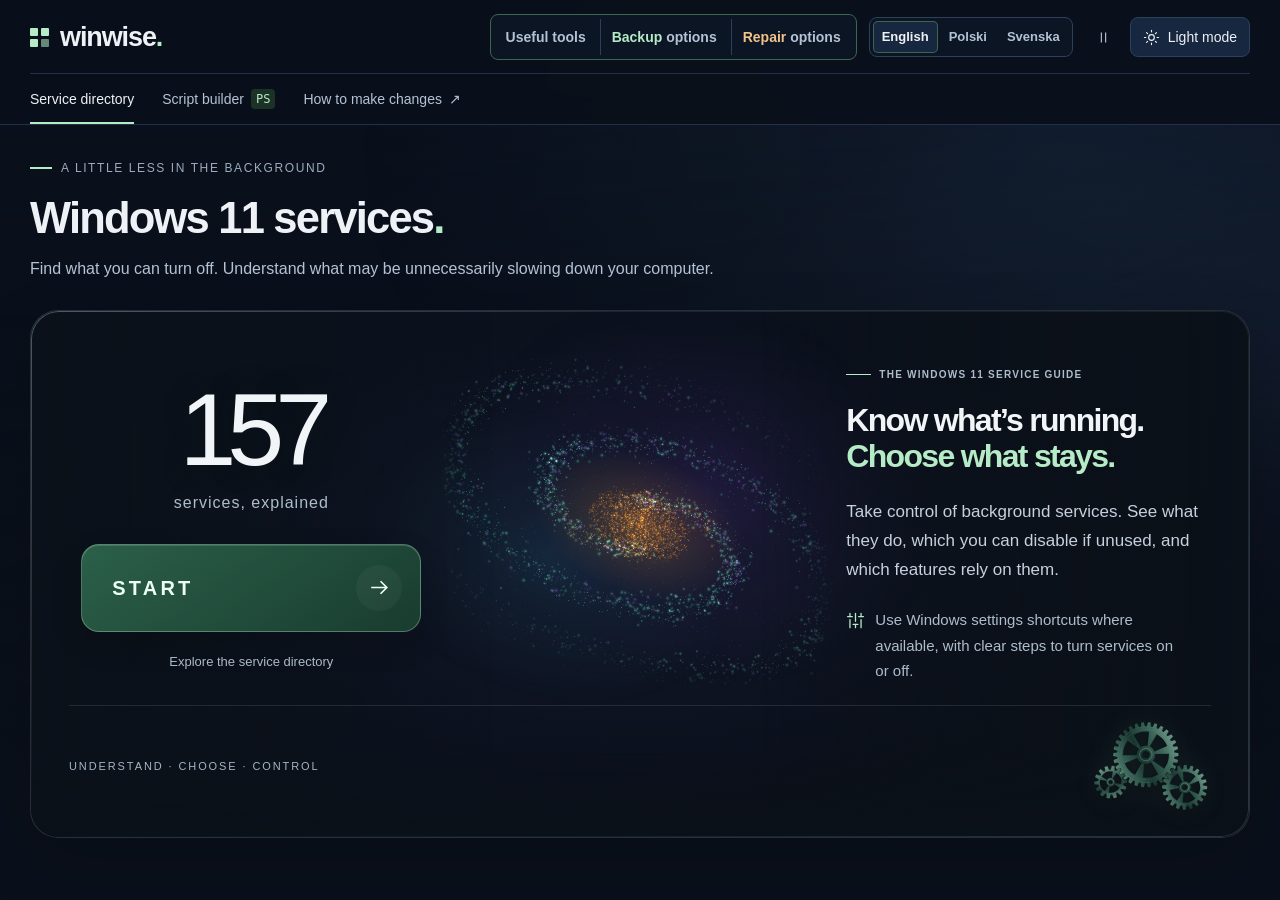
==== commit 32d2f8e8: "Winwise 1.7.1: stronger light mode, clearer backup page start Light mode - Darker borders and second" ====
--- a/src/index.html
+++ b/src/index.html
@@ -147,23 +147,23 @@
       <div class="backup-heading"><p class="eyebrow"><span class="tiny-line"></span>KEEP A COPY</p><h1 id="backup-title" tabindex="-1">Windows 11 <span>backup</span> options<span>.</span></h1><p class="backup-lead">A drive can fail, a laptop can be lost, and files can be deleted by mistake. A backup is a separate copy you can get your files back from. This page covers Windows 11 only.</p></div>
       <div class="backup-panel">
         <section class="backup-section" aria-labelledby="backup-overview-title">
-          <div class="backup-section-heading"><h2 id="backup-overview-title">Which option do I need?</h2></div>
+          <div class="backup-section-heading"><h2 id="backup-overview-title">What are you looking for?</h2></div>
           <div class="backup-comparison backup-entry">
             <div>
               <span class="backup-type backup-type-files">Files</span>
-              <h3>Only my files</h3>
+              <h3>Back up only my personal files</h3>
               <p>Documents, photos, and other personal files, kept somewhere other than the PC.</p>
               <ul class="backup-entry-links">
-                <li><a class="backup-jump" href="#backup" data-backup-jump="windows-backup-title">Windows Backup and OneDrive <span aria-hidden="true">↓</span></a></li>
-                <li><a class="backup-jump" href="#backup" data-backup-jump="file-history-title">File History <span aria-hidden="true">↓</span></a></li>
+                <li><a class="backup-jump" href="#backup" data-backup-jump="windows-backup-title">Windows Backup and OneDrive <span aria-hidden="true">↓</span></a><span class="backup-entry-note">Built into Windows. Syncs the folders you choose to OneDrive and saves your settings and apps list to your Microsoft account.</span></li>
+                <li><a class="backup-jump" href="#backup" data-backup-jump="file-history-title">File History <span aria-hidden="true">↓</span></a><span class="backup-entry-note">Built into Windows. Copies your files to an external drive and keeps earlier versions.</span></li>
               </ul>
             </div>
             <div>
               <span class="backup-type backup-type-points">Whole PC</span>
-              <h3>My whole PC</h3>
+              <h3>Back up the whole drive</h3>
               <p>Windows, apps, settings, and files in one disk image, so you can get the PC back after a drive failure or a virus.</p>
               <ul class="backup-entry-links">
-                <li><a class="backup-jump" href="#backup" data-backup-jump="disk-image-title">Disk image with Rescuezilla <span aria-hidden="true">↓</span></a></li>
+                <li><a class="backup-jump" href="#backup" data-backup-jump="disk-image-title">Disk image with Rescuezilla <span aria-hidden="true">↓</span></a><span class="backup-entry-note">Free, open-source software that runs from a USB stick. Saves the whole drive as an image on another drive.</span></li>
               </ul>
             </div>
           </div>
@@ -649,7 +649,7 @@
         <div class="backup-bottom"><p>Based on Microsoft documentation, checked in October and November 2026. Menu names and availability can change with Windows 11 updates.</p><a class="tools-directory-link" href="#directory" data-view="directory"><span aria-hidden="true">←</span> Back to services</a></div>
       </div>
     </section>
-    <footer class="site-footer"><span class="footer-wordmark">winwise.</span><p>v1.7 · <span data-i18n="footer.note">Independent guide. Not affiliated with Microsoft.</span></p><button data-dialog="sources" data-i18n="footer.sources">Scope &amp; sources <span aria-hidden="true">↗</span></button></footer>
+    <footer class="site-footer"><span class="footer-wordmark">winwise.</span><p>v1.7.1 · <span data-i18n="footer.note">Independent guide. Not affiliated with Microsoft.</span></p><button data-dialog="sources" data-i18n="footer.sources">Scope &amp; sources <span aria-hidden="true">↗</span></button></footer>
   </main>
   <dialog id="detail-dialog" class="detail-dialog" aria-labelledby="dialog-title"><div class="dialog-topline"><span id="dialog-eyebrow">SERVICE DETAILS</span><button id="close-dialog" class="icon-button" aria-label="Close details" data-i18n-attr="aria-label:dialog.close"><span data-icon="close"></span></button></div><div id="dialog-content"></div></dialog>
   <div id="toast" class="toast" role="status" aria-live="polite"></div>
--- a/src/theme.css
+++ b/src/theme.css
@@ -46,42 +46,42 @@
 }
 :root[data-theme="light"] {
   color-scheme: light;
-  --page: #e8eef6;
-  --surface: #f7faff;
-  --surface-raised: #edf3fb;
-  --surface-inset: #e5edf7;
-  --surface-hover: #deebf9;
-  --panel-gradient: linear-gradient(135deg,#eaf2ff,#f7faff 68%);
-  --header: #f3f7fdf2;
+  --page: #dce4ee;
+  --surface: #ffffff;
+  --surface-raised: #e8eff7;
+  --surface-inset: #f0f4f9;
+  --surface-hover: #dbe7f5;
+  --panel-gradient: linear-gradient(135deg,#dfeafa,#ffffff 68%);
+  --header: #f7f9fcf2;
   --text: #1d2832;
-  --text-secondary: #4d6078;
-  --text-muted: #586b82;
-  --line: #c3d3e6;
-  --line-soft: #d7e2f0;
-  --accent: #246747;
-  --accent-hover: #1c573a;
+  --text-secondary: #3b4d63;
+  --text-muted: #4a5d74;
+  --line: #a2b6cd;
+  --line-soft: #c3d1e2;
+  --accent: #1b6640;
+  --accent-hover: #14522f;
   --accent-text: #ffffff;
-  --accent-soft: #e5f2e9;
-  --accent-border: #afd0bb;
-  --focus: #367e57;
-  --tag-amber-bg: #fff5e6;
-  --tag-amber-text: #825119;
-  --tag-amber-border: #e8cba3;
-  --tag-purple-bg: #f0eafb;
-  --tag-purple-text: #694497;
-  --tag-purple-border: #d4c2e8;
-  --tag-blue-bg: #e8f0f7;
-  --tag-blue-text: #3f5a73;
-  --tag-blue-border: #bfd0df;
-  --risk-bg: #fff0ef;
-  --risk-text: #a32927;
-  --risk-border: #e6a7a3;
-  --note-bg: #e6effb;
-  --note-border: #bed0e7;
-  --note-text: #425e80;
+  --accent-soft: #d2eadb;
+  --accent-border: #6ea684;
+  --focus: #1b6640;
+  --tag-amber-bg: #fde6c4;
+  --tag-amber-text: #874a05;
+  --tag-amber-border: #d0974a;
+  --tag-purple-bg: #e5dbf7;
+  --tag-purple-text: #5b3390;
+  --tag-purple-border: #ad93d6;
+  --tag-blue-bg: #d9e6f3;
+  --tag-blue-text: #2d4a67;
+  --tag-blue-border: #8fabc6;
+  --risk-bg: #fde0de;
+  --risk-text: #9b2220;
+  --risk-border: #d47a74;
+  --note-bg: #dbe7f7;
+  --note-border: #91afd6;
+  --note-text: #324f78;
   --code-bg: #e4edf7;
   --code-text: #284c36;
-  --shadow: 0 15px 45px #32475d0a;
+  --shadow: 0 15px 45px #32475d24;
   --backdrop: #17242b75;
   --halo-one: #6699dc12;
   --halo-two: #8599d910;
--- a/src/styles.css
+++ b/src/styles.css
@@ -46,7 +46,7 @@
 .backup-section h2:focus:not(:focus-visible),.backup-section h3:focus:not(:focus-visible){outline:none}.backup-section h2:focus-visible,.backup-section h3:focus-visible{outline:2px solid var(--focus);outline-offset:4px;border-radius:4px}.backup-section .backup-subheading{font-size:1.0625rem;margin:30px 0 12px}.backup-options{list-style:none;margin:22px 0 0;padding:0;display:grid;grid-template-columns:repeat(3,minmax(0,1fr));gap:14px}.backup-option{display:flex;flex-direction:column;gap:9px;min-width:0;padding:18px 18px 6px;border:1px solid var(--line);border-radius:10px;background:var(--surface-inset)}.backup-option-top{display:flex;align-items:center;flex-wrap:wrap;gap:10px}.backup-option-number{font-family:Consolas,monospace;font-size:.8125rem;color:var(--accent)}.backup-type{display:inline-flex;padding:2px 9px;border:1px solid;border-radius:999px;font-size:.75rem;font-weight:500;line-height:1.6}.backup-type-files{background:var(--accent-soft);border-color:var(--accent-border);color:var(--accent)}.backup-type-points{background:var(--tag-blue-bg);border-color:var(--tag-blue-border);color:var(--tag-blue-text)}.backup-type-media{background:var(--tag-purple-bg);border-color:var(--tag-purple-border);color:var(--tag-purple-text)}.backup-section .backup-option h3{font-size:1.0625rem;margin:2px 0 0}.backup-section .backup-option p{margin:0;font-size:.9375rem;line-height:1.7}.backup-section .backup-option .backup-option-files{margin-top:auto;font-size:.875rem;color:var(--text-muted)}.backup-jump{display:inline-flex;align-items:center;gap:6px;min-height:44px;color:var(--accent);font-size:.875rem;font-weight:600}.backup-jump:hover{text-decoration:underline;text-underline-offset:4px}.backup-inline-jump,.backup-list a{color:var(--accent);text-decoration:underline;text-underline-offset:3px}.backup-inline-jump:hover,.backup-list a:hover{color:var(--accent-hover)}
 .backup-list{margin:0 0 21px;padding-left:23px;font-size:1rem;color:var(--text-secondary);line-height:1.85}.backup-list li{padding-left:6px;margin-bottom:10px}.backup-list li:last-child{margin-bottom:0}.backup-list li::marker{color:var(--accent)}.backup-note .backup-list{margin:0;font-size:.9375rem}.backup-warning{margin:21px 0;padding:16px 20px;background:var(--tag-amber-bg);border:1px solid var(--tag-amber-border);border-left:3px solid var(--tag-amber-text);border-radius:0 9px 9px 0}.backup-section .backup-warning p{margin:0;color:var(--text)}.backup-section .backup-warning strong:first-child{color:var(--tag-amber-text)}.backup-paths>div{display:flex;flex-direction:column}.backup-section .backup-paths h3{font-size:1.0625rem}.backup-section .backup-path{align-self:flex-start;margin:0 0 16px;padding:4px 11px;border:1px solid var(--accent-border);border-radius:7px;background:var(--accent-soft);color:var(--accent);font-family:Consolas,monospace;font-size:.875rem;line-height:1.6}.backup-paths .backup-warning{margin:0 0 18px}.backup-paths .backup-steps{margin-bottom:0}.backup-paths .backup-steps li{margin-bottom:10px}.backup-bottom .tools-directory-link{flex-shrink:0}
 .backup-type-removed{background:var(--tag-amber-bg);border-color:var(--tag-amber-border);color:var(--tag-amber-text)}.backup-steps a,.backup-section p a:not(.source-link){color:var(--accent);text-decoration:underline;text-underline-offset:3px}.backup-steps a:hover,.backup-section p a:not(.source-link):hover{color:var(--accent-hover)}
-.backup-entry{margin:0 0 4px}.backup-entry>div{display:flex;flex-direction:column;gap:9px}.backup-section .backup-entry>div>span.backup-type{display:inline-flex;align-self:flex-start;margin:0}.backup-section .backup-entry h3{font-size:1.125rem;margin:2px 0 0}.backup-section .backup-entry p{font-size:.9375rem;line-height:1.7}.backup-entry-links{list-style:none;margin:4px 0 0;padding:0}.backup-entry-links .backup-jump{min-height:36px}
+.backup-entry{margin:0 0 4px}.backup-entry>div{display:flex;flex-direction:column;gap:9px}.backup-section .backup-entry>div>span.backup-type{display:inline-flex;align-self:flex-start;margin:0}.backup-section .backup-entry h3{font-size:1.125rem;margin:2px 0 0}.backup-section .backup-entry p{font-size:.9375rem;line-height:1.7}.backup-entry-links{list-style:none;margin:6px 0 0;padding:0;display:grid;gap:12px}.backup-entry-links li{padding:4px 0 4px 14px;border-left:2px solid var(--accent-border)}.backup-entry-note{display:block;color:var(--text-secondary);font-size:.875rem;line-height:1.6}.backup-entry-links .backup-jump{display:block;min-height:36px;padding:6px 0;font-size:1rem}
 .backup-table-wrap{margin:20px 0 0;border:1px solid var(--line);border-radius:10px;background:var(--surface-inset);overflow:hidden}.backup-table{width:100%;border-collapse:collapse;font-size:.9375rem;line-height:1.6}.backup-table th,.backup-table td{padding:12px 14px;text-align:left;vertical-align:top;color:var(--text-secondary)}.backup-table thead th{font-size:.75rem;font-weight:600;letter-spacing:.9px;text-transform:uppercase;color:var(--text-muted);border-bottom:1px solid var(--line)}.backup-table tbody tr+tr>*{border-top:1px solid var(--line-soft)}.backup-table tbody th{font-weight:600;color:var(--text);width:26%}.backup-table .backup-type{margin:0 6px 4px 0}
 .backup-usb-uses{display:grid;grid-template-columns:repeat(2,minmax(0,1fr));gap:14px;margin:4px 0 21px}.backup-usb-uses>div:last-child{grid-column:1/-1}.backup-usb-uses>div{border:1px solid var(--line);border-radius:10px;padding:18px;background:var(--surface-inset)}.backup-section .backup-usb-uses h4{font-size:1rem;margin:0 0 6px}.backup-section .backup-usb-uses p{font-size:.9375rem;line-height:1.7;margin:0 0 10px}.backup-section .backup-usb-uses .backup-usb-result{font-size:.875rem;color:var(--text-muted)}.backup-usb-uses .backup-warning{margin:10px 0;padding:12px 14px}.backup-section .backup-usb-uses .backup-warning p{margin:0}
 .backup-view-backup .backup-section,.backup-view-backup .backup-bottom{border-color:var(--accent-border);border-color:color-mix(in srgb,var(--accent) 55%,transparent)}.backup-view-repair .backup-section,.backup-view-repair .backup-bottom{border-color:var(--tag-amber-border);border-color:color-mix(in srgb,var(--tag-amber-text) 55%,transparent)}.backup-view-repair h1>span{color:var(--tag-amber-text)}.backup-split{display:grid;grid-template-columns:minmax(0,5fr) minmax(0,7fr);gap:0 56px;align-items:start}.backup-section .backup-aside>:first-child{margin-top:0}.backup-section .backup-aside>:last-child,.backup-section .backup-main>:last-child{margin-bottom:0}.backup-aside .backup-comparison{grid-template-columns:minmax(0,1fr)}
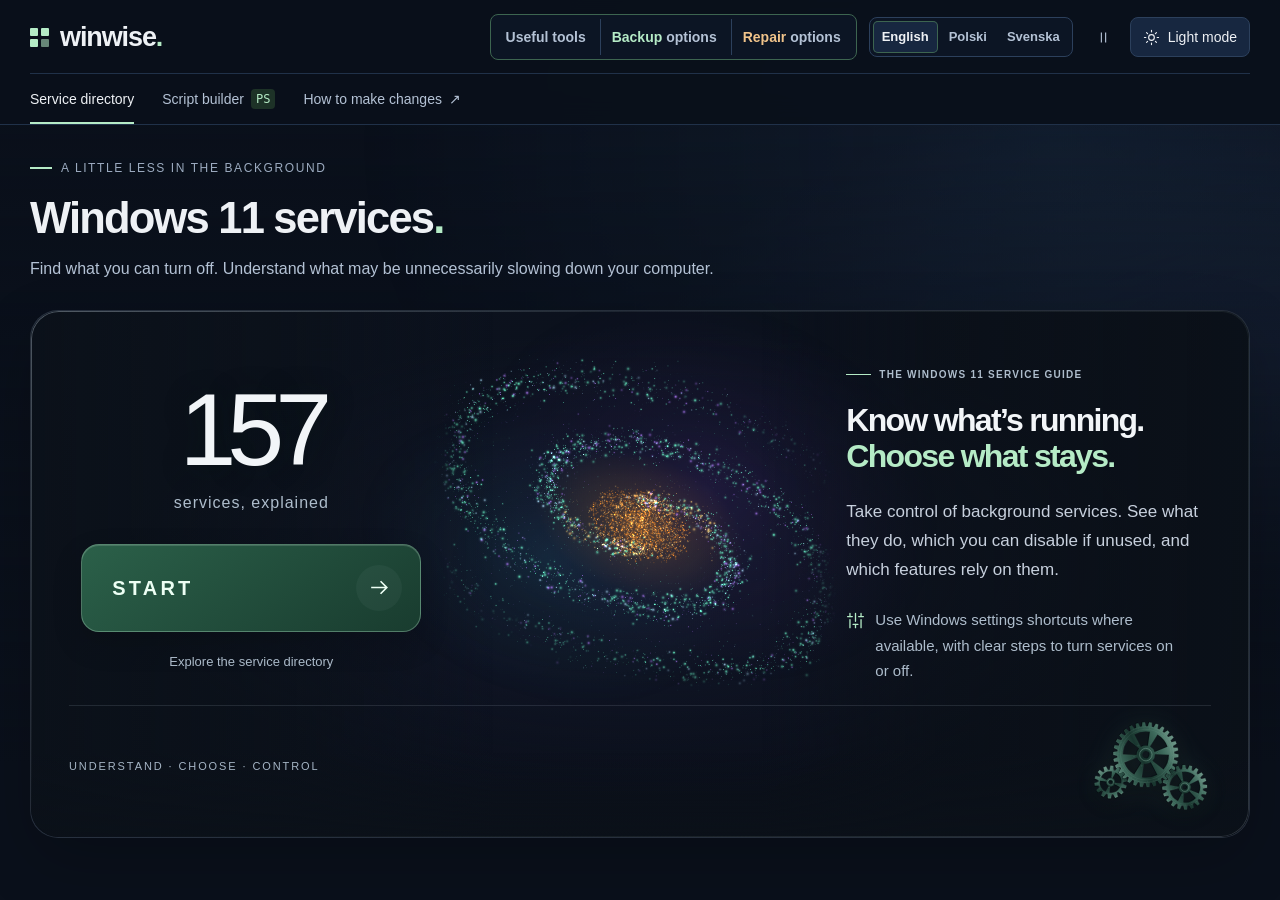
==== commit eecdc096: "Winwise 1.8: automatic disk image with Veeam Agent FREE Backup page - New section "Automatic disk im" ====
--- a/src/index.html
+++ b/src/index.html
@@ -164,12 +164,11 @@
               <p>Windows, apps, settings, and files in one disk image, so you can get the PC back after a drive failure or a virus.</p>
               <ul class="backup-entry-links">
                 <li><a class="backup-jump" href="#backup" data-backup-jump="disk-image-title">Disk image with Rescuezilla <span aria-hidden="true">↓</span></a><span class="backup-entry-note">Free, open-source software that runs from a USB stick. Saves the whole drive as an image on another drive.</span></li>
-              </ul>
-            </div>
-          </div>
-          <div class="backup-note"><h3>Keep important files in two places</h3><p>For example, in OneDrive and on an external drive. If one copy is lost or damaged, you still have the other.</p></div>
+                <li><a class="backup-jump" href="#backup" data-backup-jump="veeam-title">Automatic disk image with Veeam Agent FREE <span aria-hidden="true">↓</span></a><span class="backup-entry-note">Free software from Veeam that runs inside Windows. Backs up the whole drive on a schedule and copies only changes after the first backup.</span></li>
+              </ul>
+            </div>
+          </div>
           <p>Restore points are not backups. They don’t keep a separate copy of your files, and they can’t help if the drive fails. <a href="#repair" data-view="repair" data-backup-jump="system-restore-title">Restore points are on the repair page</a>.</p>
-          <p class="backup-limits">Availability depends on your Windows 11 version and edition, account type, storage, and your organization’s policies. No backup is guaranteed to succeed, so check that you can get files back from yours.</p>
         </section>
         <section class="backup-section" aria-labelledby="backup-compare-title">
           <div class="backup-section-heading"><h2 id="backup-compare-title">Compare the options</h2></div>
@@ -180,6 +179,7 @@
                 <tr role="row"><th scope="row" role="rowheader"><a class="backup-inline-jump" href="#backup" data-backup-jump="windows-backup-title">Windows Backup and OneDrive</a></th><td role="cell" data-label="Protects">Folders you choose (Desktop, Documents, Pictures, Videos, Music), your installed apps list, Wi-Fi networks, and settings</td><td role="cell" data-label="Where the copy is">OneDrive and your Microsoft account (5 GB free)</td><td role="cell" data-label="When to choose it">You use a personal Microsoft account and want your files on more than one device</td></tr>
                 <tr role="row"><th scope="row" role="rowheader"><a class="backup-inline-jump" href="#backup" data-backup-jump="file-history-title">File History</a></th><td role="cell" data-label="Protects">Your libraries, Desktop, and folders you add, with earlier versions</td><td role="cell" data-label="Where the copy is">An external drive or a network location</td><td role="cell" data-label="When to choose it">You want copies of your files, with earlier versions, on your own drive</td></tr>
                 <tr role="row"><th scope="row" role="rowheader"><a class="backup-inline-jump" href="#backup" data-backup-jump="disk-image-title">Disk image with Rescuezilla</a></th><td role="cell" data-label="Protects">The whole drive: Windows, apps, settings, and files</td><td role="cell" data-label="Where the copy is">Image files on an external drive or a network share</td><td role="cell" data-label="When to choose it">You want the whole PC back quickly after a drive failure or a virus</td></tr>
+                <tr role="row"><th scope="row" role="rowheader"><a class="backup-inline-jump" href="#backup" data-backup-jump="veeam-title">Automatic disk image with Veeam Agent FREE</a></th><td role="cell" data-label="Protects">The whole drive: Windows, apps, settings, and files</td><td role="cell" data-label="Where the copy is">Backup files on an external drive or a network share</td><td role="cell" data-label="When to choose it">You want whole-PC backups to run on their own, from inside Windows</td></tr>
               </tbody>
             </table>
           </div>
@@ -270,6 +270,13 @@
               <h3 class="backup-subheading">What it does</h3>
               <p>A disk image is a copy of your whole drive, with Windows, apps, settings, and files, saved as files on another drive. You can keep several images from different days. If the drive fails or you get a virus, you restore an image to the same drive or a new one, and the PC is back as it was on that day.</p>
               <p>Rescuezilla is free, open-source software. It runs from a USB stick, so nothing is installed on Windows.</p>
+              <h3 class="backup-subheading">When to choose it over Veeam</h3>
+              <ul class="backup-list">
+                <li>You want open-source software that you can download without filling in a form.</li>
+                <li>You don’t want backup software installed on Windows or running in the background.</li>
+                <li>You want each image to be a complete copy on its own. Veeam backups after the first one hold only changes and need the earlier files to restore.</li>
+                <li>You also want to clone Windows to a new drive.</li>
+              </ul>
               <h3 class="backup-subheading">What you need</h3>
               <ul class="backup-list">
                 <li>Rescuezilla 2.6.2 or newer: <a href="https://github.com/rescuezilla/rescuezilla" target="_blank" rel="noopener noreferrer">Rescuezilla on GitHub</a> (2.8k stars, November 2026). Download the ISO file from <a href="https://github.com/rescuezilla/rescuezilla/releases/latest" target="_blank" rel="noopener noreferrer">Releases</a>. Older versions may not start on PCs with Secure Boot turned on.</li>
@@ -312,7 +319,74 @@
             </div>
           </div>
         </section>
-        <div class="backup-bottom"><p><strong>Last step: check that you can get files back from your backup.</strong> Based on Microsoft and Rescuezilla documentation, checked in October and November 2026.</p><a class="tools-directory-link" href="#directory" data-view="directory"><span aria-hidden="true">←</span> Back to services</a></div>
+        <section class="backup-section" aria-labelledby="veeam-title">
+          <div class="backup-section-heading"><span class="backup-number" aria-hidden="true">04</span><h2 id="veeam-title" tabindex="-1">Automatic disk image with Veeam Agent FREE</h2></div>
+          <div class="backup-split">
+            <div class="backup-aside">
+              <h3 class="backup-subheading">What it does</h3>
+              <p>Veeam Agent for Microsoft Windows FREE makes a disk image of your whole drive from inside Windows, on a schedule or when you connect the backup drive. The first backup copies everything. Later backups copy only what changed, so they’re much faster. You can get single files back in Windows, or restore the whole PC from a recovery USB stick.</p>
+              <p>It’s free, but not open source. Veeam makes backup software for businesses, and the free edition is limited to one backup job.</p>
+              <h3 class="backup-subheading">When to choose it over Rescuezilla</h3>
+              <ul class="backup-list">
+                <li>You want backups to happen on their own, without starting the PC from a USB stick.</li>
+                <li>You want to keep working while the backup runs.</li>
+                <li>You want quick daily backups. After the first one, only changes are copied.</li>
+                <li>You often need a single file back. You can copy it from a backup without leaving Windows.</li>
+                <li>You want old backups removed automatically, keeping the last few days.</li>
+              </ul>
+              <h3 class="backup-subheading">What you need</h3>
+              <ul class="backup-list">
+                <li><a href="https://www.veeam.com/products/free/microsoft-windows.html" target="_blank" rel="noopener noreferrer">Veeam Agent for Microsoft Windows FREE</a>. The download page asks you to fill in a form with your contact details.</li>
+                <li>Windows 11 version 22H2 or newer on a PC with an x64 processor. PCs with Arm processors aren’t supported.</li>
+                <li>An external drive for the backups, with more free space than the data on your PC. Don’t use a drive formatted as FAT32, because it can’t store files larger than 4 GB.</li>
+                <li>A USB stick that can be erased, for the recovery media. Label it “Veeam” and keep it with your backup drive.</li>
+                <li>Your <a href="https://support.microsoft.com/en-us/windows/security/encryption/find-your-bitlocker-recovery-key" target="_blank" rel="noopener noreferrer">BitLocker recovery key</a>, if Windows or the backup drive is encrypted. You may need it to unlock a drive during a restore.</li>
+              </ul>
+              <div class="backup-source-links"><a class="source-link" href="https://helpcenter.veeam.com/docs/agentforwindows/userguide/howto_protect_computer.html" target="_blank" rel="noopener noreferrer">Veeam: protect a Windows computer <span aria-hidden="true">↗</span></a><a class="source-link" href="https://helpcenter.veeam.com/docs/agentforwindows/userguide/howto_restore_files.html" target="_blank" rel="noopener noreferrer">Veeam: restore files <span aria-hidden="true">↗</span></a><a class="source-link" href="https://helpcenter.veeam.com/docs/agentforwindows/userguide/howto_baremetal_recovery.html" target="_blank" rel="noopener noreferrer">Veeam: restore the whole PC <span aria-hidden="true">↗</span></a></div>
+            </div>
+            <div class="backup-main">
+              <h3 class="backup-subheading">Watch out</h3>
+              <div class="backup-warning" role="note"><p><strong>Restoring the whole PC overwrites the drive you restore to.</strong> Check the summary before you click <strong>Restore</strong>.</p></div>
+              <ul class="backup-list">
+                <li>Backups run only while the backup drive is connected. If you unplug it between backups, which keeps it safe from ransomware, select <strong>When backup target is connected</strong> so a backup starts each time you plug it in.</li>
+                <li>A PC that is off or asleep misses its scheduled backup. Select <strong>Backup once powered on</strong> to run it later.</li>
+                <li>By default, Veeam keeps backups for 7 days. To go back further, increase the number of days in <strong>Keep backups for</strong> when you set up the backup.</li>
+                <li>Start the PC from the USB stick with its one-time boot menu, often <strong>F8</strong>, <strong>F11</strong>, or <strong>F12</strong>.</li>
+              </ul>
+              <h3 class="backup-subheading">Steps: set up automatic backups</h3>
+              <ol class="backup-steps">
+                <li>Download Veeam Agent for Microsoft Windows FREE, open the archive, and run the setup file.</li>
+                <li>Click <strong>Next</strong>, then <strong>I Accept</strong>. Restart the PC if Windows asks.</li>
+                <li>On the last screen, keep <strong>Run Veeam Recovery Media creation wizard</strong> selected and click <strong>Finish</strong>.</li>
+                <li>Insert the USB stick. Click the refresh icon, select the USB stick, and click <strong>Next</strong>. Click <strong>Yes</strong> to format it, then <strong>Create</strong>. When it’s done, after about 2–5 minutes, click <strong>Finish</strong>.</li>
+                <li>Connect the backup drive. Right-click the Veeam icon in the system tray, next to the clock, and select <strong>Backup</strong> → <strong>Configure backup</strong>.</li>
+                <li>Enter a name, select <strong>Entire computer</strong>, then <strong>Local storage</strong>.</li>
+                <li>Select the backup drive and choose how many days of backups to keep.</li>
+                <li>Under <strong>Schedule</strong>, select <strong>Daily at</strong> and a time, and <strong>Backup once powered on</strong>. Click <strong>Apply</strong>.</li>
+                <li>Select <strong>Run the job when I click Finish</strong>, then click <strong>Finish</strong>. Wait until the first backup finishes; it takes the longest.</li>
+                <li>Check that you can get a file back, as described below.</li>
+              </ol>
+              <h3 class="backup-subheading">Steps: get files back</h3>
+              <ol class="backup-steps">
+                <li>Double-click the Veeam icon in the system tray. Point to the backup job and select <strong>Restore file</strong>.</li>
+                <li>Select the backup with the date you want and click <strong>Next</strong>, then <strong>Open</strong>.</li>
+                <li>In the Veeam Backup browser, right-click a file or folder and select <strong>Restore</strong> → <strong>Keep</strong>. Veeam saves it next to the original, with <code>RESTORED-</code> at the start of the name. To save it somewhere else, select <strong>Copy To</strong>.</li>
+                <li>Close the Veeam Backup browser when you’re done.</li>
+              </ol>
+              <h3 class="backup-subheading">Steps: restore the whole PC</h3>
+              <ol class="backup-steps">
+                <li>Connect the backup drive and the Veeam USB stick. Start the PC from the USB stick, and press any key if asked.</li>
+                <li>Click <strong>Bare Metal Recovery</strong>.</li>
+                <li>Veeam usually finds the latest backup on the connected drive. If it doesn’t, select <strong>Local storage</strong>, click <strong>Browse</strong>, and select the backup’s <code>.vbm</code> file.</li>
+                <li>Select the backup with the date you want, then <strong>Entire computer</strong>.</li>
+                <li>Check the summary, then click <strong>Restore</strong>. Veeam overwrites the drive with the backup.</li>
+                <li>When it finishes, close the wizard, remove the USB stick, and restart the PC.</li>
+              </ol>
+              <p class="backup-limits">If the Veeam icon is missing from the system tray, open the app from Start: search for <strong>Configure Backup</strong>, or for <strong>Create Recovery Media</strong> to make a new USB stick.</p>
+            </div>
+          </div>
+        </section>
+        <div class="backup-bottom"><p><strong>Last step: check that you can get files back from your backup.</strong> Based on Microsoft, Rescuezilla, and Veeam documentation, checked in October and November 2026.</p><a class="tools-directory-link" href="#directory" data-view="directory"><span aria-hidden="true">←</span> Back to services</a></div>
       </div>
     </section>
     <section id="repair" class="backup-view backup-view-repair" aria-labelledby="repair-title" hidden>
@@ -649,7 +723,7 @@
         <div class="backup-bottom"><p>Based on Microsoft documentation, checked in October and November 2026. Menu names and availability can change with Windows 11 updates.</p><a class="tools-directory-link" href="#directory" data-view="directory"><span aria-hidden="true">←</span> Back to services</a></div>
       </div>
     </section>
-    <footer class="site-footer"><span class="footer-wordmark">winwise.</span><p>v1.7.1 · <span data-i18n="footer.note">Independent guide. Not affiliated with Microsoft.</span></p><button data-dialog="sources" data-i18n="footer.sources">Scope &amp; sources <span aria-hidden="true">↗</span></button></footer>
+    <footer class="site-footer"><span class="footer-wordmark">winwise.</span><p>v1.8 · <span data-i18n="footer.note">Independent guide. Not affiliated with Microsoft.</span></p><button data-dialog="sources" data-i18n="footer.sources">Scope &amp; sources <span aria-hidden="true">↗</span></button></footer>
   </main>
   <dialog id="detail-dialog" class="detail-dialog" aria-labelledby="dialog-title"><div class="dialog-topline"><span id="dialog-eyebrow">SERVICE DETAILS</span><button id="close-dialog" class="icon-button" aria-label="Close details" data-i18n-attr="aria-label:dialog.close"><span data-icon="close"></span></button></div><div id="dialog-content"></div></dialog>
   <div id="toast" class="toast" role="status" aria-live="polite"></div>
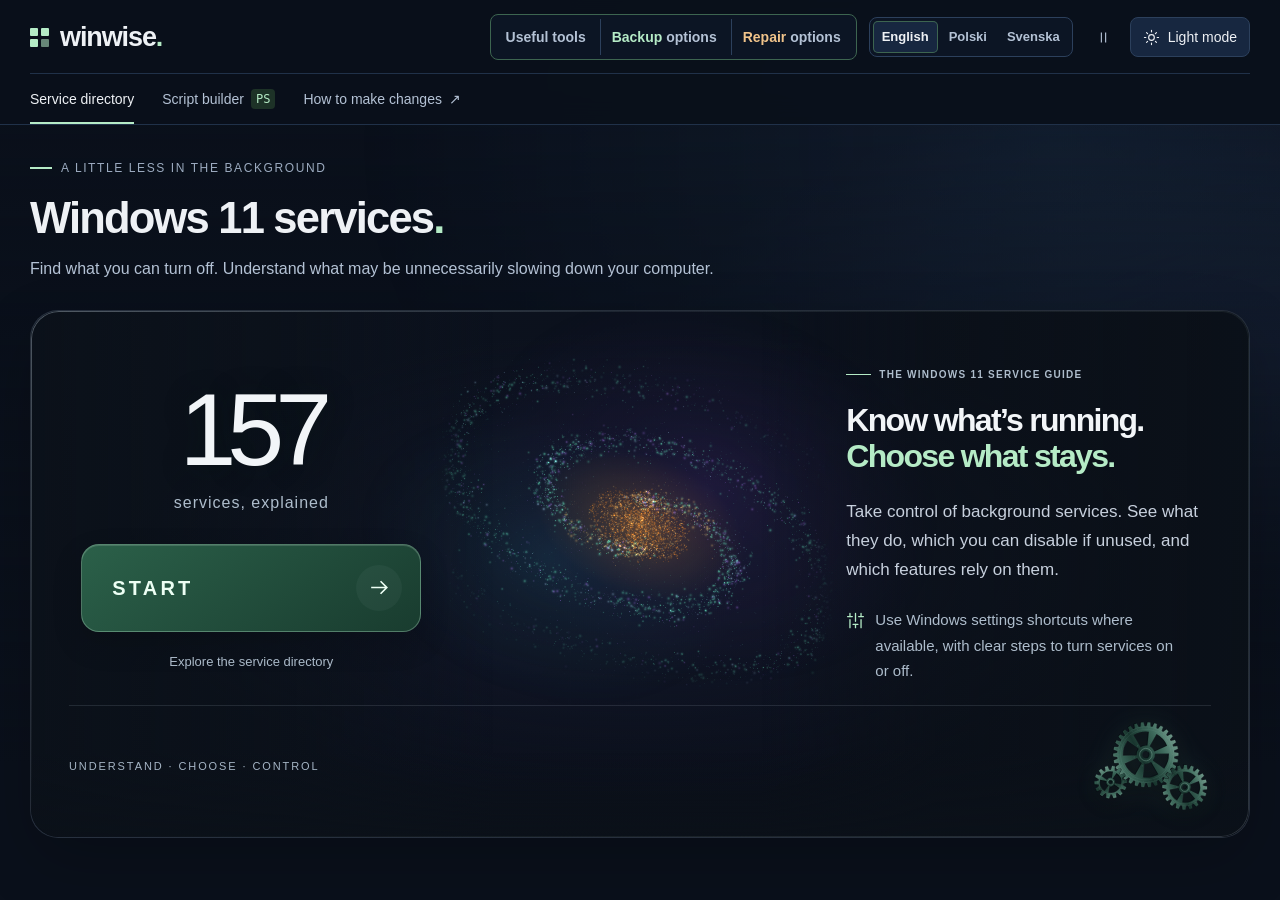
==== commit 8fba4e66: "Winwise 1.8.1: link previews Co-Authored-By: Claude Opus 5.5 <noreply@anthropic.com>" ====
--- a/src/index.html
+++ b/src/index.html
@@ -6,6 +6,17 @@
   <meta name="theme-color" content="#0a101b">
   <meta name="color-scheme" content="dark light">
   <meta name="description" content="Explore Windows 11 services and useful tools, understand privacy and performance tradeoffs, and build a PowerShell script with backup and restore instructions.">
+  <link rel="canonical" href="https://heliakon.github.io/winwise/">
+  <meta property="og:site_name" content="Winwise">
+  <meta property="og:type" content="website">
+  <meta property="og:title" content="Winwise — Windows 11 service guide">
+  <meta property="og:description" content="Explore Windows 11 services and useful tools, understand privacy and performance tradeoffs, and build a PowerShell script with backup and restore instructions.">
+  <meta property="og:url" content="https://heliakon.github.io/winwise/">
+  <meta property="og:image" content="https://heliakon.github.io/winwise/social-preview.jpg">
+  <meta property="og:image:width" content="1200">
+  <meta property="og:image:height" content="630">
+  <meta property="og:image:alt" content="Winwise: Know what's running. Choose what stays. A guide to Windows 11 services, plus a builder for a reversible PowerShell script.">
+  <meta name="twitter:card" content="summary_large_image">
   <title>Winwise — Windows 11 service guide</title>
   <link rel="icon" href="favicon.svg" type="image/svg+xml">
   <script src="appearance-init.js"></script>
@@ -723,7 +734,7 @@
         <div class="backup-bottom"><p>Based on Microsoft documentation, checked in October and November 2026. Menu names and availability can change with Windows 11 updates.</p><a class="tools-directory-link" href="#directory" data-view="directory"><span aria-hidden="true">←</span> Back to services</a></div>
       </div>
     </section>
-    <footer class="site-footer"><span class="footer-wordmark">winwise.</span><p>v1.8 · <span data-i18n="footer.note">Independent guide. Not affiliated with Microsoft.</span></p><button data-dialog="sources" data-i18n="footer.sources">Scope &amp; sources <span aria-hidden="true">↗</span></button></footer>
+    <footer class="site-footer"><span class="footer-wordmark">winwise.</span><p>v1.8.1 · <span data-i18n="footer.note">Independent guide. Not affiliated with Microsoft.</span></p><button data-dialog="sources" data-i18n="footer.sources">Scope &amp; sources <span aria-hidden="true">↗</span></button></footer>
   </main>
   <dialog id="detail-dialog" class="detail-dialog" aria-labelledby="dialog-title"><div class="dialog-topline"><span id="dialog-eyebrow">SERVICE DETAILS</span><button id="close-dialog" class="icon-button" aria-label="Close details" data-i18n-attr="aria-label:dialog.close"><span data-icon="close"></span></button></div><div id="dialog-content"></div></dialog>
   <div id="toast" class="toast" role="status" aria-live="polite"></div>
